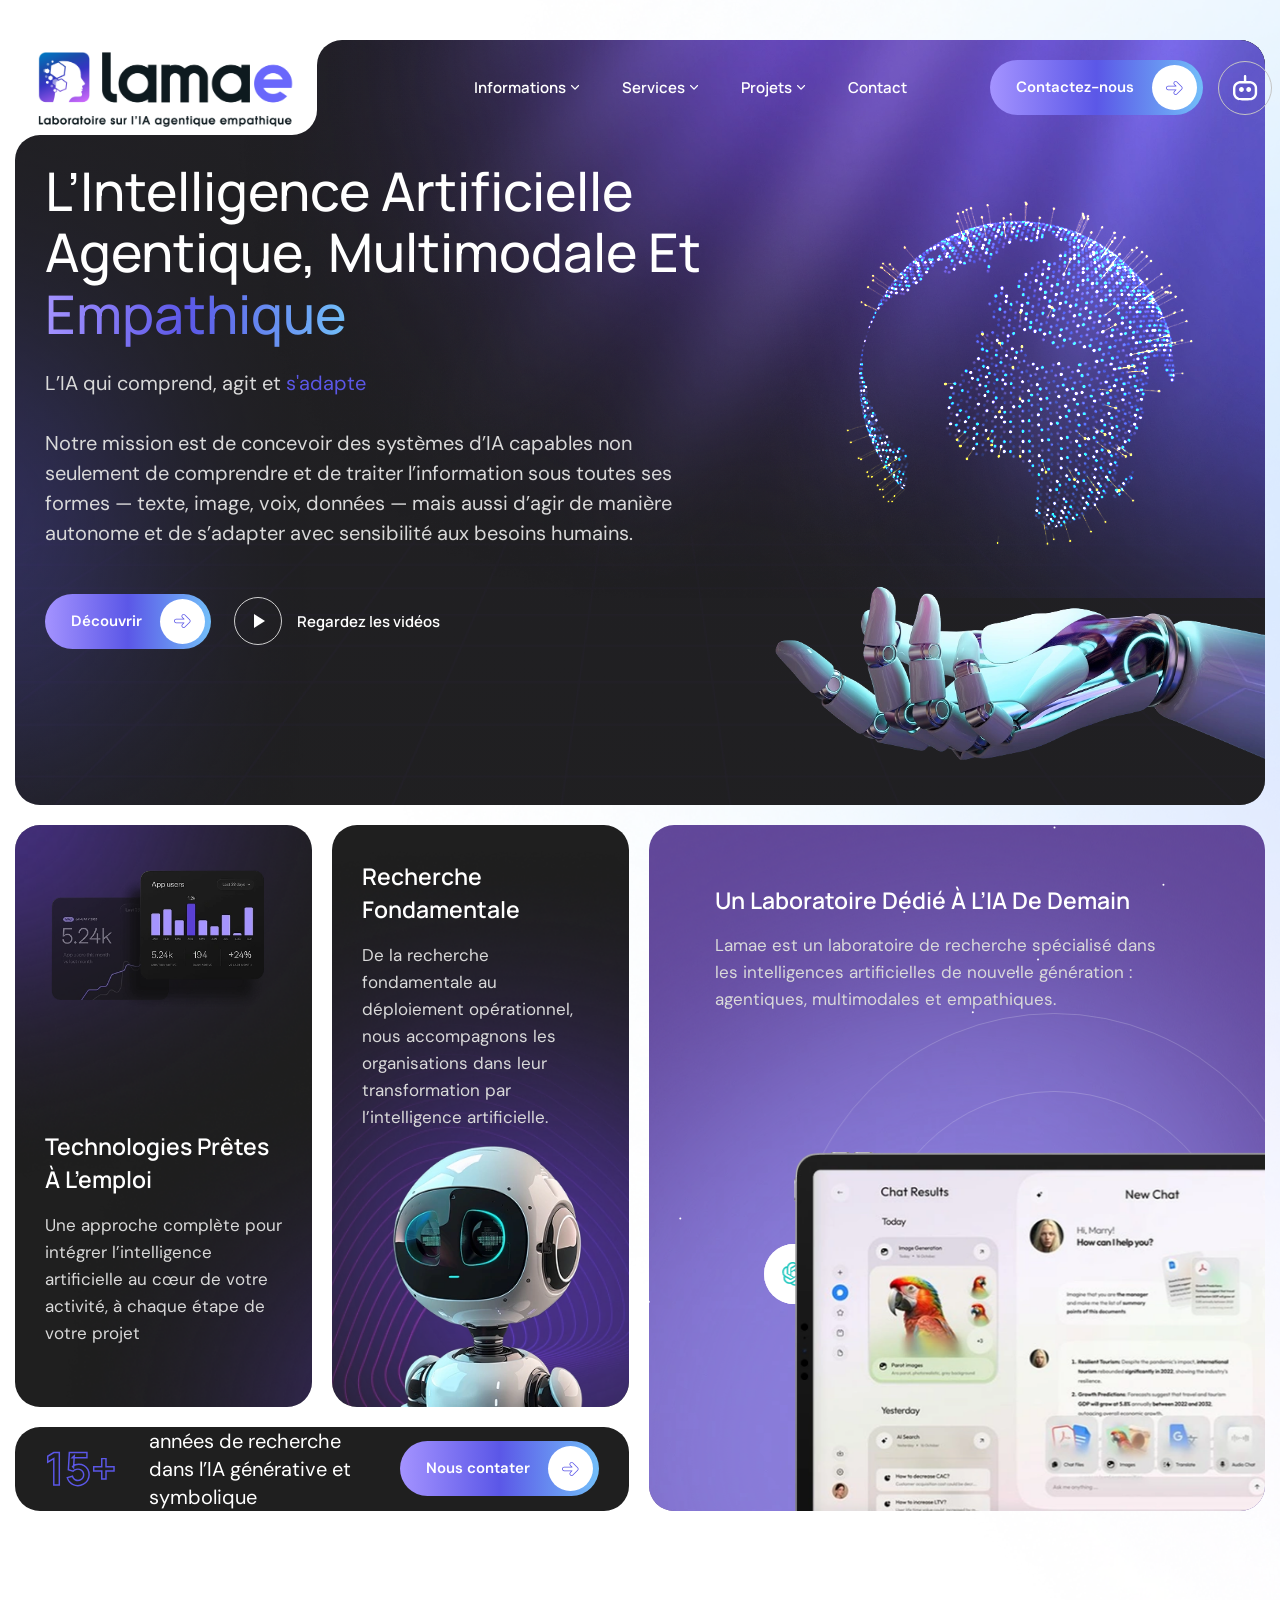
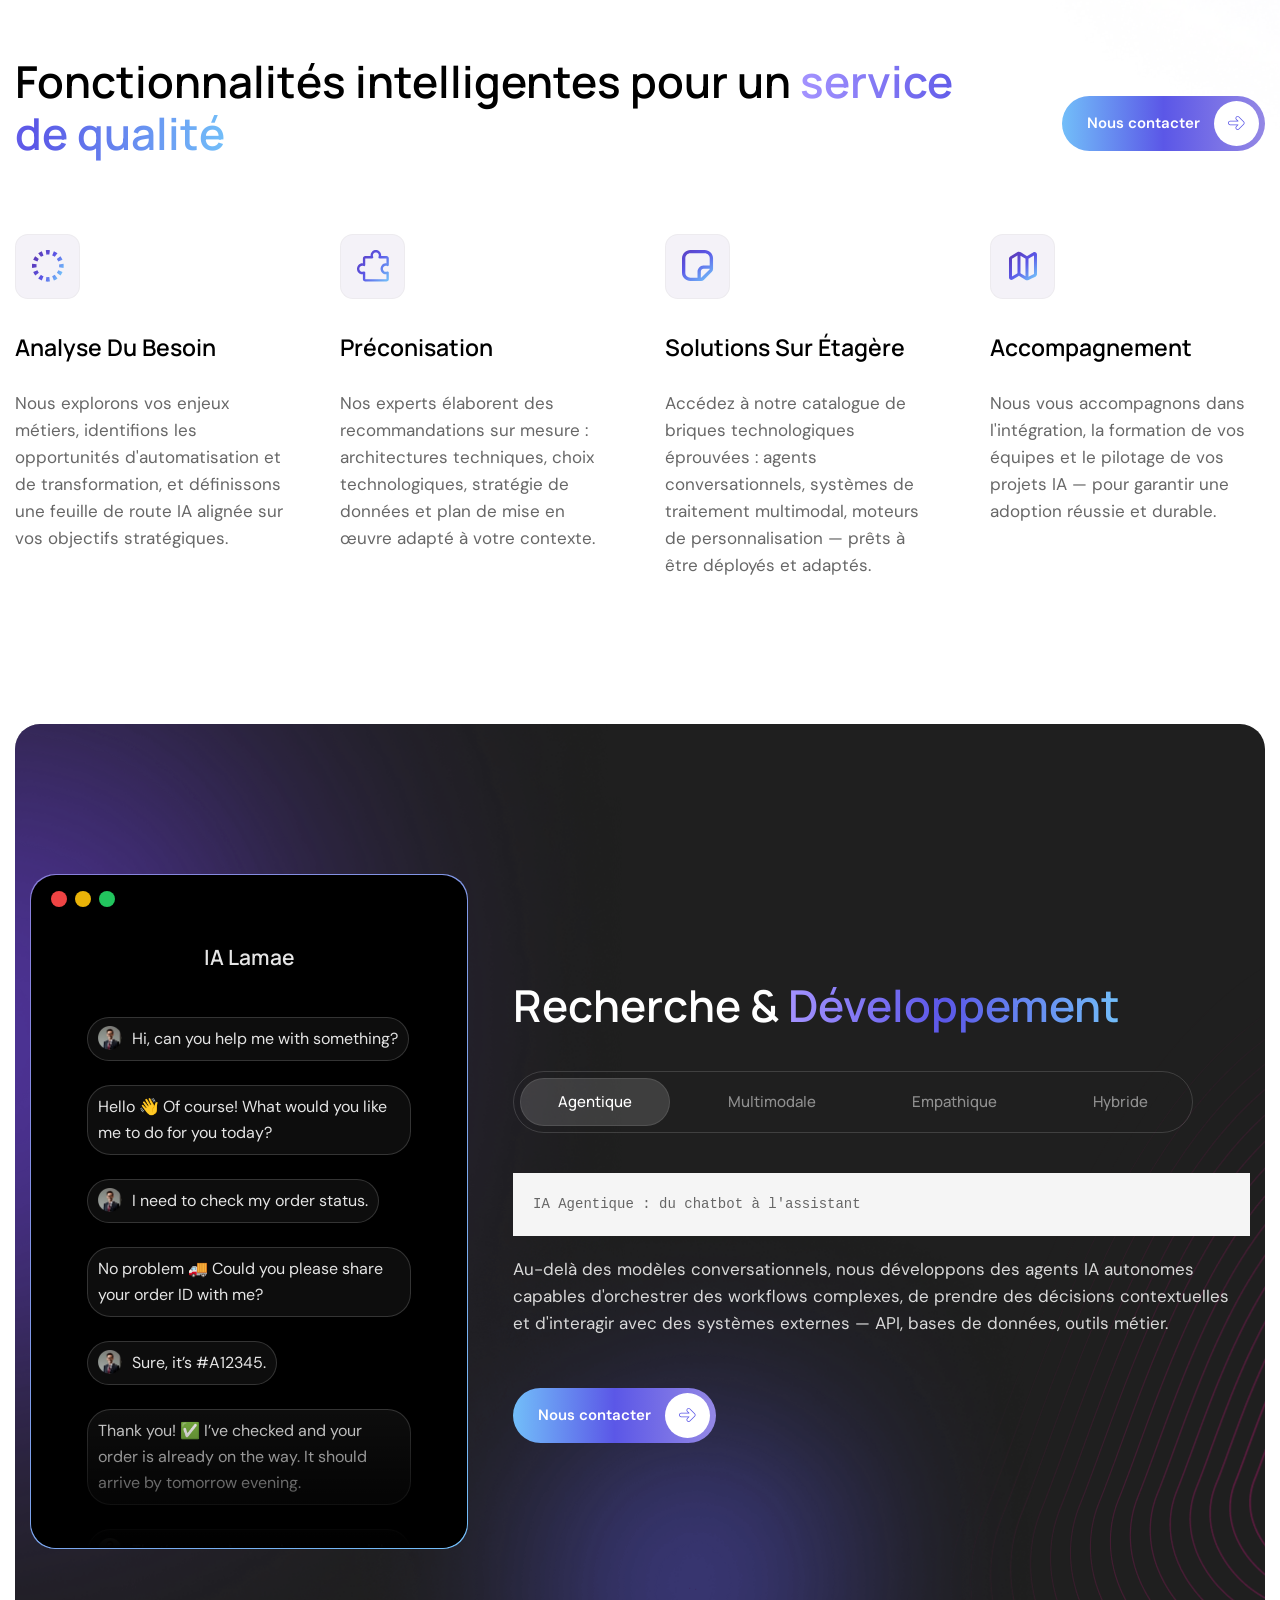
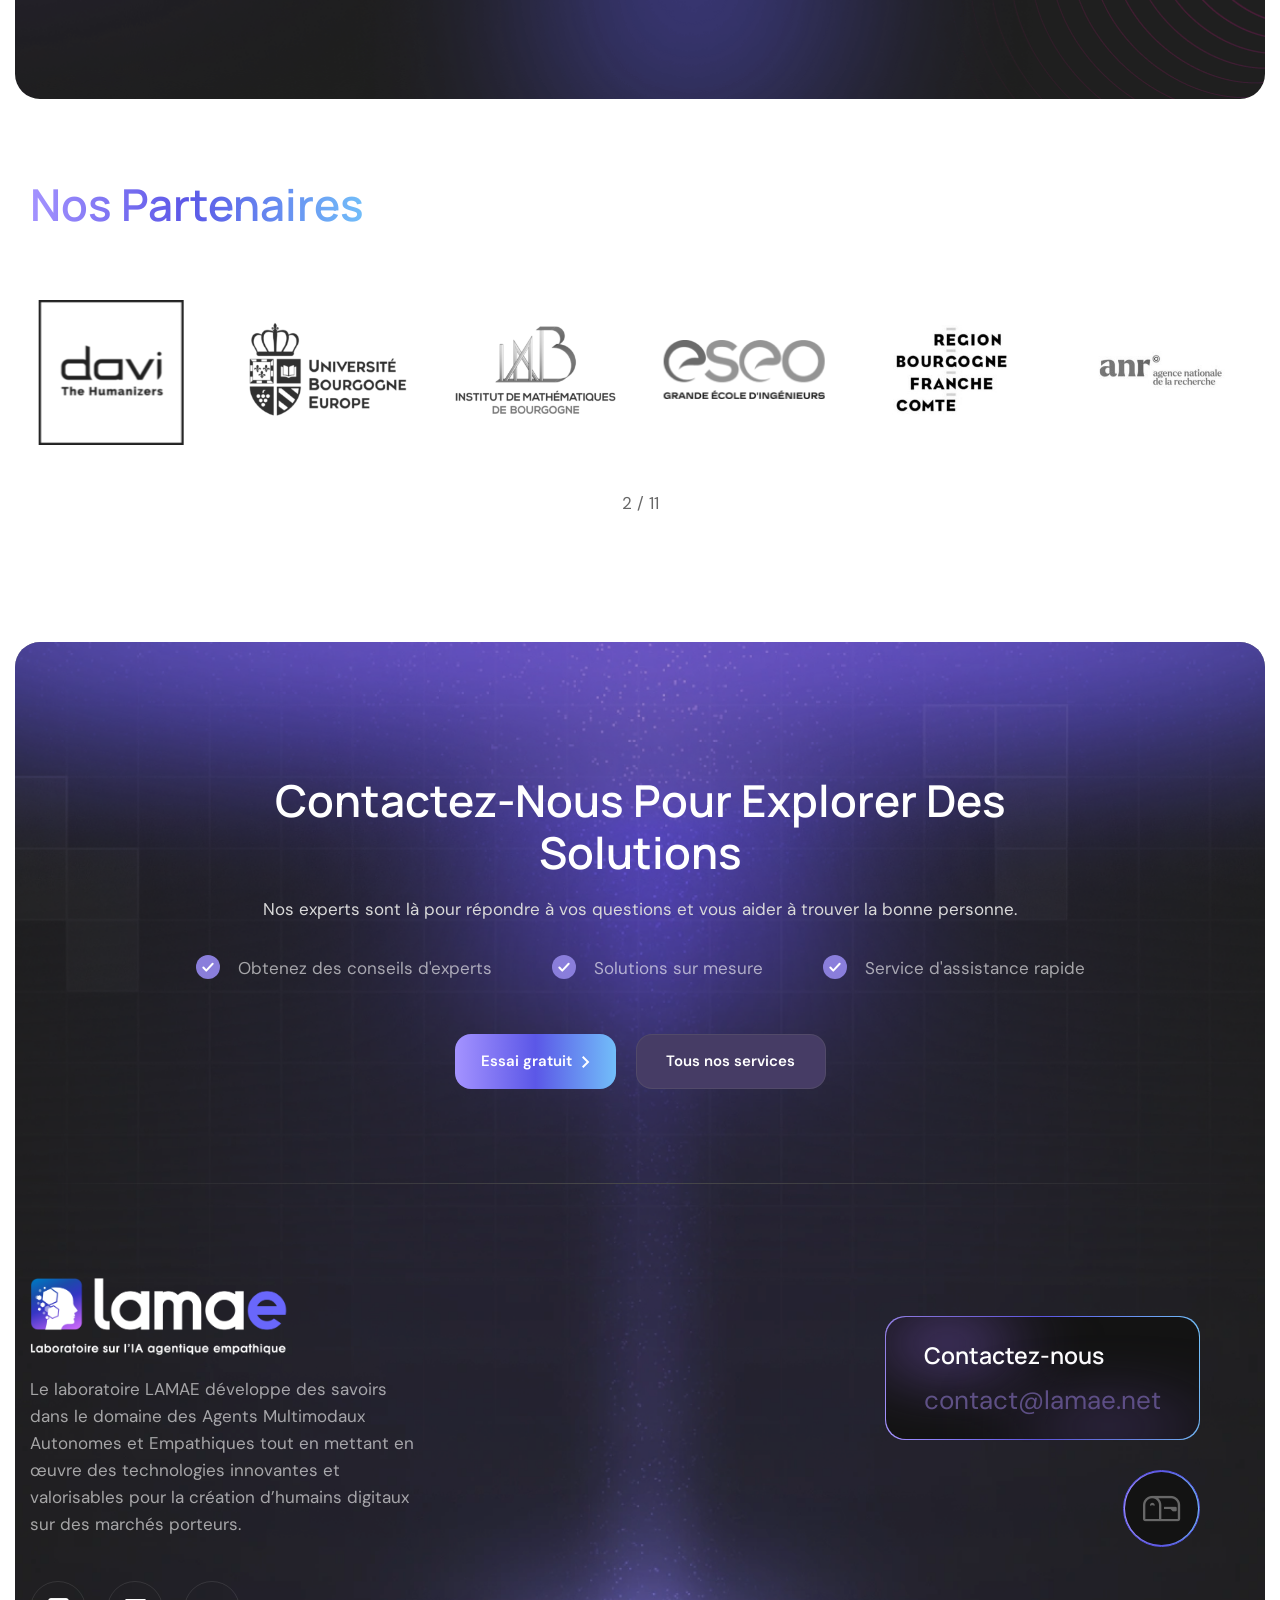
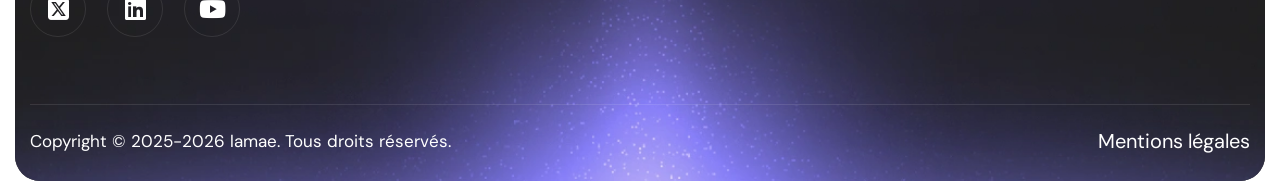
==== index.html @ 14d3033d "Site statique LAMAE (version initiale) Export statique du site WordPress (thème Auregon et Elementor" ====
<!DOCTYPE html>
<html lang="fr-FR">
<head>
    <meta charset="UTF-8">
    <meta name="viewport" content="width=device-width, initial-scale=1">
    <link rel="profile" href="http://gmpg.org/xfn/11">
    <title>lamae &#8211; IA Agentique et Empathique</title>
<meta name="description" content="LAMAE, laboratoire commun ICB (CNRS, Université Bourgogne Europe) et DAVI : IA agentique, multimodale et empathique, de la recherche fondamentale au déploiement." />
<meta property="og:type" content="website" />
<meta property="og:site_name" content="lamae" />
<meta property="og:locale" content="fr_FR" />
<meta property="og:title" content="lamae &#8211; IA Agentique et Empathique" />
<meta property="og:description" content="LAMAE, laboratoire commun ICB (CNRS, Université Bourgogne Europe) et DAVI : IA agentique, multimodale et empathique, de la recherche fondamentale au déploiement." />
<meta property="og:url" content="https://lamae.net/" />
<meta property="og:image" content="https://lamae.net/wp-content/uploads/2026/02/logo-rectangle-noir-vs2-scaled.png" />
<meta name="twitter:card" content="summary_large_image" />
<meta name='robots' content='max-image-preview:large' />
<style id='wp-img-auto-sizes-contain-inline-css' type='text/css'>
img:is([sizes=auto i],[sizes^="auto," i]){contain-intrinsic-size:3000px 1500px}
/*# sourceURL=wp-img-auto-sizes-contain-inline-css */
</style>
<link rel='stylesheet' id='font-awesome-css' href='wp-content/plugins/elementor/assets/lib/font-awesome/css/all.min.css' type='text/css' media='all' />
<link rel='stylesheet' id='pxl-main-css-css' href='wp-content/plugins/bravis-addons/assets/css/main.css' type='text/css' media='all' />
<style id='classic-theme-styles-inline-css' type='text/css'>
/*! This file is auto-generated */
.wp-block-button__link{color:#fff;background-color:#32373c;border-radius:9999px;box-shadow:none;text-decoration:none;padding:calc(.667em + 2px) calc(1.333em + 2px);font-size:1.125em}.wp-block-file__button{background:#32373c;color:#fff;text-decoration:none}
/*# sourceURL=/wp-includes/css/classic-themes.min.css */
</style>
<style id='global-styles-inline-css' type='text/css'>
:root{--wp--preset--aspect-ratio--square: 1;--wp--preset--aspect-ratio--4-3: 4/3;--wp--preset--aspect-ratio--3-4: 3/4;--wp--preset--aspect-ratio--3-2: 3/2;--wp--preset--aspect-ratio--2-3: 2/3;--wp--preset--aspect-ratio--16-9: 16/9;--wp--preset--aspect-ratio--9-16: 9/16;--wp--preset--color--black: #000000;--wp--preset--color--cyan-bluish-gray: #abb8c3;--wp--preset--color--white: #ffffff;--wp--preset--color--pale-pink: #f78da7;--wp--preset--color--vivid-red: #cf2e2e;--wp--preset--color--luminous-vivid-orange: #ff6900;--wp--preset--color--luminous-vivid-amber: #fcb900;--wp--preset--color--light-green-cyan: #7bdcb5;--wp--preset--color--vivid-green-cyan: #00d084;--wp--preset--color--pale-cyan-blue: #8ed1fc;--wp--preset--color--vivid-cyan-blue: #0693e3;--wp--preset--color--vivid-purple: #9b51e0;--wp--preset--gradient--vivid-cyan-blue-to-vivid-purple: linear-gradient(135deg,rgb(6,147,227) 0%,rgb(155,81,224) 100%);--wp--preset--gradient--light-green-cyan-to-vivid-green-cyan: linear-gradient(135deg,rgb(122,220,180) 0%,rgb(0,208,130) 100%);--wp--preset--gradient--luminous-vivid-amber-to-luminous-vivid-orange: linear-gradient(135deg,rgb(252,185,0) 0%,rgb(255,105,0) 100%);--wp--preset--gradient--luminous-vivid-orange-to-vivid-red: linear-gradient(135deg,rgb(255,105,0) 0%,rgb(207,46,46) 100%);--wp--preset--gradient--very-light-gray-to-cyan-bluish-gray: linear-gradient(135deg,rgb(238,238,238) 0%,rgb(169,184,195) 100%);--wp--preset--gradient--cool-to-warm-spectrum: linear-gradient(135deg,rgb(74,234,220) 0%,rgb(151,120,209) 20%,rgb(207,42,186) 40%,rgb(238,44,130) 60%,rgb(251,105,98) 80%,rgb(254,248,76) 100%);--wp--preset--gradient--blush-light-purple: linear-gradient(135deg,rgb(255,206,236) 0%,rgb(152,150,240) 100%);--wp--preset--gradient--blush-bordeaux: linear-gradient(135deg,rgb(254,205,165) 0%,rgb(254,45,45) 50%,rgb(107,0,62) 100%);--wp--preset--gradient--luminous-dusk: linear-gradient(135deg,rgb(255,203,112) 0%,rgb(199,81,192) 50%,rgb(65,88,208) 100%);--wp--preset--gradient--pale-ocean: linear-gradient(135deg,rgb(255,245,203) 0%,rgb(182,227,212) 50%,rgb(51,167,181) 100%);--wp--preset--gradient--electric-grass: linear-gradient(135deg,rgb(202,248,128) 0%,rgb(113,206,126) 100%);--wp--preset--gradient--midnight: linear-gradient(135deg,rgb(2,3,129) 0%,rgb(40,116,252) 100%);--wp--preset--font-size--small: 13px;--wp--preset--font-size--medium: 20px;--wp--preset--font-size--large: 36px;--wp--preset--font-size--x-large: 42px;--wp--preset--font-family--inter: "Inter", sans-serif;--wp--preset--font-family--cardo: Cardo;--wp--preset--spacing--20: 0.44rem;--wp--preset--spacing--30: 0.67rem;--wp--preset--spacing--40: 1rem;--wp--preset--spacing--50: 1.5rem;--wp--preset--spacing--60: 2.25rem;--wp--preset--spacing--70: 3.38rem;--wp--preset--spacing--80: 5.06rem;--wp--preset--shadow--natural: 6px 6px 9px rgba(0, 0, 0, 0.2);--wp--preset--shadow--deep: 12px 12px 50px rgba(0, 0, 0, 0.4);--wp--preset--shadow--sharp: 6px 6px 0px rgba(0, 0, 0, 0.2);--wp--preset--shadow--outlined: 6px 6px 0px -3px rgb(255, 255, 255), 6px 6px rgb(0, 0, 0);--wp--preset--shadow--crisp: 6px 6px 0px rgb(0, 0, 0);}:where(.is-layout-flex){gap: 0.5em;}:where(.is-layout-grid){gap: 0.5em;}body .is-layout-flex{display: flex;}.is-layout-flex{flex-wrap: wrap;align-items: center;}.is-layout-flex > :is(*, div){margin: 0;}body .is-layout-grid{display: grid;}.is-layout-grid > :is(*, div){margin: 0;}:where(.wp-block-columns.is-layout-flex){gap: 2em;}:where(.wp-block-columns.is-layout-grid){gap: 2em;}:where(.wp-block-post-template.is-layout-flex){gap: 1.25em;}:where(.wp-block-post-template.is-layout-grid){gap: 1.25em;}.has-black-color{color: var(--wp--preset--color--black) !important;}.has-cyan-bluish-gray-color{color: var(--wp--preset--color--cyan-bluish-gray) !important;}.has-white-color{color: var(--wp--preset--color--white) !important;}.has-pale-pink-color{color: var(--wp--preset--color--pale-pink) !important;}.has-vivid-red-color{color: var(--wp--preset--color--vivid-red) !important;}.has-luminous-vivid-orange-color{color: var(--wp--preset--color--luminous-vivid-orange) !important;}.has-luminous-vivid-amber-color{color: var(--wp--preset--color--luminous-vivid-amber) !important;}.has-light-green-cyan-color{color: var(--wp--preset--color--light-green-cyan) !important;}.has-vivid-green-cyan-color{color: var(--wp--preset--color--vivid-green-cyan) !important;}.has-pale-cyan-blue-color{color: var(--wp--preset--color--pale-cyan-blue) !important;}.has-vivid-cyan-blue-color{color: var(--wp--preset--color--vivid-cyan-blue) !important;}.has-vivid-purple-color{color: var(--wp--preset--color--vivid-purple) !important;}.has-black-background-color{background-color: var(--wp--preset--color--black) !important;}.has-cyan-bluish-gray-background-color{background-color: var(--wp--preset--color--cyan-bluish-gray) !important;}.has-white-background-color{background-color: var(--wp--preset--color--white) !important;}.has-pale-pink-background-color{background-color: var(--wp--preset--color--pale-pink) !important;}.has-vivid-red-background-color{background-color: var(--wp--preset--color--vivid-red) !important;}.has-luminous-vivid-orange-background-color{background-color: var(--wp--preset--color--luminous-vivid-orange) !important;}.has-luminous-vivid-amber-background-color{background-color: var(--wp--preset--color--luminous-vivid-amber) !important;}.has-light-green-cyan-background-color{background-color: var(--wp--preset--color--light-green-cyan) !important;}.has-vivid-green-cyan-background-color{background-color: var(--wp--preset--color--vivid-green-cyan) !important;}.has-pale-cyan-blue-background-color{background-color: var(--wp--preset--color--pale-cyan-blue) !important;}.has-vivid-cyan-blue-background-color{background-color: var(--wp--preset--color--vivid-cyan-blue) !important;}.has-vivid-purple-background-color{background-color: var(--wp--preset--color--vivid-purple) !important;}.has-black-border-color{border-color: var(--wp--preset--color--black) !important;}.has-cyan-bluish-gray-border-color{border-color: var(--wp--preset--color--cyan-bluish-gray) !important;}.has-white-border-color{border-color: var(--wp--preset--color--white) !important;}.has-pale-pink-border-color{border-color: var(--wp--preset--color--pale-pink) !important;}.has-vivid-red-border-color{border-color: var(--wp--preset--color--vivid-red) !important;}.has-luminous-vivid-orange-border-color{border-color: var(--wp--preset--color--luminous-vivid-orange) !important;}.has-luminous-vivid-amber-border-color{border-color: var(--wp--preset--color--luminous-vivid-amber) !important;}.has-light-green-cyan-border-color{border-color: var(--wp--preset--color--light-green-cyan) !important;}.has-vivid-green-cyan-border-color{border-color: var(--wp--preset--color--vivid-green-cyan) !important;}.has-pale-cyan-blue-border-color{border-color: var(--wp--preset--color--pale-cyan-blue) !important;}.has-vivid-cyan-blue-border-color{border-color: var(--wp--preset--color--vivid-cyan-blue) !important;}.has-vivid-purple-border-color{border-color: var(--wp--preset--color--vivid-purple) !important;}.has-vivid-cyan-blue-to-vivid-purple-gradient-background{background: var(--wp--preset--gradient--vivid-cyan-blue-to-vivid-purple) !important;}.has-light-green-cyan-to-vivid-green-cyan-gradient-background{background: var(--wp--preset--gradient--light-green-cyan-to-vivid-green-cyan) !important;}.has-luminous-vivid-amber-to-luminous-vivid-orange-gradient-background{background: var(--wp--preset--gradient--luminous-vivid-amber-to-luminous-vivid-orange) !important;}.has-luminous-vivid-orange-to-vivid-red-gradient-background{background: var(--wp--preset--gradient--luminous-vivid-orange-to-vivid-red) !important;}.has-very-light-gray-to-cyan-bluish-gray-gradient-background{background: var(--wp--preset--gradient--very-light-gray-to-cyan-bluish-gray) !important;}.has-cool-to-warm-spectrum-gradient-background{background: var(--wp--preset--gradient--cool-to-warm-spectrum) !important;}.has-blush-light-purple-gradient-background{background: var(--wp--preset--gradient--blush-light-purple) !important;}.has-blush-bordeaux-gradient-background{background: var(--wp--preset--gradient--blush-bordeaux) !important;}.has-luminous-dusk-gradient-background{background: var(--wp--preset--gradient--luminous-dusk) !important;}.has-pale-ocean-gradient-background{background: var(--wp--preset--gradient--pale-ocean) !important;}.has-electric-grass-gradient-background{background: var(--wp--preset--gradient--electric-grass) !important;}.has-midnight-gradient-background{background: var(--wp--preset--gradient--midnight) !important;}.has-small-font-size{font-size: var(--wp--preset--font-size--small) !important;}.has-medium-font-size{font-size: var(--wp--preset--font-size--medium) !important;}.has-large-font-size{font-size: var(--wp--preset--font-size--large) !important;}.has-x-large-font-size{font-size: var(--wp--preset--font-size--x-large) !important;}
:where(.wp-block-post-template.is-layout-flex){gap: 1.25em;}:where(.wp-block-post-template.is-layout-grid){gap: 1.25em;}
:where(.wp-block-term-template.is-layout-flex){gap: 1.25em;}:where(.wp-block-term-template.is-layout-grid){gap: 1.25em;}
:where(.wp-block-columns.is-layout-flex){gap: 2em;}:where(.wp-block-columns.is-layout-grid){gap: 2em;}
:root :where(.wp-block-pullquote){font-size: 1.5em;line-height: 1.6;}
/*# sourceURL=global-styles-inline-css */
</style>
<link rel='stylesheet' id='elementor-icons-css' href='wp-content/plugins/elementor/assets/lib/eicons/css/elementor-icons.min.css' type='text/css' media='all' />
<link rel='stylesheet' id='elementor-frontend-css' href='wp-content/uploads/elementor/css/custom-frontend.min.css' type='text/css' media='all' />
<style id='elementor-frontend-inline-css' type='text/css'>
.elementor-kit-8{--e-global-color-primary:#6EC1E4;--e-global-color-secondary:#54595F;--e-global-color-text:#7A7A7A;--e-global-color-accent:#61CE70;--e-global-typography-primary-font-family:"Roboto";--e-global-typography-primary-font-weight:600;--e-global-typography-secondary-font-family:"Roboto Slab";--e-global-typography-secondary-font-weight:400;--e-global-typography-text-font-family:"Roboto";--e-global-typography-text-font-weight:400;--e-global-typography-accent-font-family:"Roboto";--e-global-typography-accent-font-weight:500;}.elementor-section.elementor-section-boxed > .elementor-container{max-width:1620px;}.e-con{--container-max-width:1620px;}.elementor-widget:not(:last-child){--kit-widget-spacing:0px;}.elementor-element{--widgets-spacing:0px 0px;--widgets-spacing-row:0px;--widgets-spacing-column:0px;}{}h1.entry-title{display:var(--page-title-display);}@media(max-width:1024px){.elementor-section.elementor-section-boxed > .elementor-container{max-width:1024px;}.e-con{--container-max-width:1024px;}}@media(max-width:767px){.elementor-section.elementor-section-boxed > .elementor-container{max-width:767px;}.e-con{--container-max-width:767px;}}
.elementor-4391 .elementor-element.elementor-element-c1e612b{--display:flex;--flex-direction:column;--container-widget-width:100%;--container-widget-height:initial;--container-widget-flex-grow:0;--container-widget-align-self:initial;--flex-wrap-mobile:wrap;--padding-top:40px;--padding-bottom:0px;--padding-left:15px;--padding-right:15px;}.elementor-4391 .elementor-element.elementor-element-8efb3a3{--display:flex;--flex-direction:row;--container-widget-width:initial;--container-widget-height:100%;--container-widget-flex-grow:1;--container-widget-align-self:stretch;--flex-wrap-mobile:wrap;--overflow:hidden;--overlay-opacity:0.5;--border-radius:0px 25px 25px 25px;--padding-top:120px;--padding-bottom:0px;--padding-left:15px;--padding-right:0px;}.elementor-4391 .elementor-element.elementor-element-8efb3a3:not(.elementor-motion-effects-element-type-background), .elementor-4391 .elementor-element.elementor-element-8efb3a3 > .elementor-motion-effects-container > .elementor-motion-effects-layer{background-color:#1F1F1F;background-image:url("wp-content/uploads/2025/12/h2-shape2.webp");background-position:bottom left;background-repeat:no-repeat;background-size:contain;}.elementor-4391 .elementor-element.elementor-element-8efb3a3::before, .elementor-4391 .elementor-element.elementor-element-8efb3a3 > .elementor-background-video-container::before, .elementor-4391 .elementor-element.elementor-element-8efb3a3 > .e-con-inner > .elementor-background-video-container::before, .elementor-4391 .elementor-element.elementor-element-8efb3a3 > .elementor-background-slideshow::before, .elementor-4391 .elementor-element.elementor-element-8efb3a3 > .e-con-inner > .elementor-background-slideshow::before, .elementor-4391 .elementor-element.elementor-element-8efb3a3 > .elementor-motion-effects-container > .elementor-motion-effects-layer::before{background-image:url("wp-content/uploads/2025/12/h2-shape3.webp");--background-overlay:'';background-position:bottom center;background-repeat:no-repeat;background-size:contain;}.elementor-4391 .elementor-element.elementor-element-3c7f011{--display:flex;--position:absolute;--min-height:100%;--padding-top:0px;--padding-bottom:0px;--padding-left:0px;--padding-right:0px;top:0px;}.elementor-4391 .elementor-element.elementor-element-3c7f011:not(.elementor-motion-effects-element-type-background), .elementor-4391 .elementor-element.elementor-element-3c7f011 > .elementor-motion-effects-container > .elementor-motion-effects-layer{background-color:transparent;background-image:linear-gradient(18deg, #2120254D 0%, #212025 100%);}body:not(.rtl) .elementor-4391 .elementor-element.elementor-element-3c7f011{left:0px;}body.rtl .elementor-4391 .elementor-element.elementor-element-3c7f011{right:0px;}.elementor-4391 .elementor-element.elementor-element-e5d6609 .pxl-image-single img{width:auto;}.elementor-4391 .elementor-element.elementor-element-4e41af8{--display:flex;--justify-content:flex-end;--padding-top:0px;--padding-bottom:156px;--padding-left:0px;--padding-right:0px;--z-index:1;}.elementor-4391 .elementor-element.elementor-element-2a22c82 .pxl-heading .pxl-item--title{color:#FFFFFF;-webkit-text-stroke-color:#FFFFFF;font-weight:500;line-height:1.15;margin-bottom:24px;}.elementor-4391 .elementor-element.elementor-element-2a22c82 .pxl-heading .pxl-item--title.style-outline .pxl-text-line-backdrop svg{stroke:#FFFFFF;}.elementor-4391 .elementor-element.elementor-element-d3250b7 > .elementor-widget-container{margin:0px 0px 46px 0px;}.elementor-4391 .elementor-element.elementor-element-d3250b7 .pxl-text-editor .pxl-item--inner{max-width:660px;}.elementor-4391 .elementor-element.elementor-element-d3250b7 .pxl-text-editor , .elementor-4391 .elementor-element.elementor-element-d3250b7 .pxl-text-editor p{color:#D9D9D9;font-size:20px;font-weight:400;line-height:30px;}.elementor-4391 .elementor-element.elementor-element-db87e08{--display:flex;--flex-direction:row;--container-widget-width:calc( ( 1 - var( --container-widget-flex-grow ) ) * 100% );--container-widget-height:100%;--container-widget-flex-grow:1;--container-widget-align-self:stretch;--flex-wrap-mobile:wrap;--align-items:center;--gap:23px 23px;--row-gap:23px;--column-gap:23px;--padding-top:0px;--padding-bottom:0px;--padding-left:0px;--padding-right:0px;}.elementor-4391 .elementor-element.elementor-element-4ae4b01 .pxl-button .btn{padding:0px 69px 0px 26px;}.elementor-4391 .elementor-element.elementor-element-551b17d .pxl-video-player .pxl-btn-video{height:48px;width:48px;}.elementor-4391 .elementor-element.elementor-element-551b17d .pxl-video-player i{font-size:24px;}.elementor-4391 .elementor-element.elementor-element-551b17d .pxl-video-player svg{width:24px;height:24px;}.elementor-4391 .elementor-element.elementor-element-551b17d .pxl-video-player .label-text{font-family:"Manrope", Sans-serif;font-size:15px;font-weight:600;color:#FFFFFF;}.elementor-4391 .elementor-element.elementor-element-19a599b{--display:flex;--padding-top:0px;--padding-bottom:29px;--padding-left:0px;--padding-right:0px;}.elementor-4391 .elementor-element.elementor-element-b8f2804 > .elementor-widget-container{margin:0px 0px -24px 0px;}.elementor-4391 .elementor-element.elementor-element-b8f2804 .pxl-image-single{text-align:center;}.elementor-4391 .elementor-element.elementor-element-b8f2804 .pxl-image-single img{max-height:440px;width:auto;}.elementor-4391 .elementor-element.elementor-element-ad12f23 .pxl-image-single{text-align:right;}.elementor-4391 .elementor-element.elementor-element-b1a2fed{--display:flex;--flex-direction:row;--container-widget-width:initial;--container-widget-height:100%;--container-widget-flex-grow:1;--container-widget-align-self:stretch;--flex-wrap-mobile:wrap;--gap:20px 20px;--row-gap:20px;--column-gap:20px;--padding-top:20px;--padding-bottom:0px;--padding-left:15px;--padding-right:15px;}.elementor-4391 .elementor-element.elementor-element-97fa00d{--display:flex;--flex-direction:row;--container-widget-width:initial;--container-widget-height:100%;--container-widget-flex-grow:1;--container-widget-align-self:stretch;--flex-wrap-mobile:wrap;--gap:20px 20px;--row-gap:20px;--column-gap:20px;--flex-wrap:wrap;--padding-top:0px;--padding-bottom:0px;--padding-left:0px;--padding-right:0px;}.elementor-4391 .elementor-element.elementor-element-44e1d44{--display:flex;--overlay-opacity:1;--border-radius:25px 25px 25px 25px;--padding-top:35px;--padding-bottom:63px;--padding-left:50px;--padding-right:50px;}.elementor-4391 .elementor-element.elementor-element-44e1d44:not(.elementor-motion-effects-element-type-background), .elementor-4391 .elementor-element.elementor-element-44e1d44 > .elementor-motion-effects-container > .elementor-motion-effects-layer{background-color:#1F1F1F;}.elementor-4391 .elementor-element.elementor-element-44e1d44::before, .elementor-4391 .elementor-element.elementor-element-44e1d44 > .elementor-background-video-container::before, .elementor-4391 .elementor-element.elementor-element-44e1d44 > .e-con-inner > .elementor-background-video-container::before, .elementor-4391 .elementor-element.elementor-element-44e1d44 > .elementor-background-slideshow::before, .elementor-4391 .elementor-element.elementor-element-44e1d44 > .e-con-inner > .elementor-background-slideshow::before, .elementor-4391 .elementor-element.elementor-element-44e1d44 > .elementor-motion-effects-container > .elementor-motion-effects-layer::before{background-image:url("wp-content/uploads/2025/11/single-service2.webp");--background-overlay:'';background-position:center center;background-repeat:no-repeat;background-size:cover;}.elementor-4391 .elementor-element.elementor-element-f9f3468 > .elementor-widget-container{margin:0px 0px 70px 0px;}.elementor-4391 .elementor-element.elementor-element-f9f3468.elementor-element{--flex-grow:1;--flex-shrink:0;}.elementor-4391 .elementor-element.elementor-element-f9f3468 .pxl-image-single{text-align:center;}.elementor-4391 .elementor-element.elementor-element-710f279 .pxl-heading .pxl-item--title{color:#FFFFFF;-webkit-text-stroke-color:#FFFFFF;margin-bottom:16px;}.elementor-4391 .elementor-element.elementor-element-710f279 .pxl-heading .pxl-item--title.style-outline .pxl-text-line-backdrop svg{stroke:#FFFFFF;}.elementor-4391 .elementor-element.elementor-element-b12ae87 .pxl-text-editor , .elementor-4391 .elementor-element.elementor-element-b12ae87 .pxl-text-editor p{color:#D9D9D9;font-size:17px;line-height:27px;}.elementor-4391 .elementor-element.elementor-element-975a68b{--display:flex;--overflow:hidden;--overlay-opacity:1;--border-radius:25px 25px 25px 25px;--padding-top:54px;--padding-bottom:0px;--padding-left:50px;--padding-right:0px;}.elementor-4391 .elementor-element.elementor-element-975a68b:not(.elementor-motion-effects-element-type-background), .elementor-4391 .elementor-element.elementor-element-975a68b > .elementor-motion-effects-container > .elementor-motion-effects-layer{background-color:#1F1F1F;}.elementor-4391 .elementor-element.elementor-element-975a68b::before, .elementor-4391 .elementor-element.elementor-element-975a68b > .elementor-background-video-container::before, .elementor-4391 .elementor-element.elementor-element-975a68b > .e-con-inner > .elementor-background-video-container::before, .elementor-4391 .elementor-element.elementor-element-975a68b > .elementor-background-slideshow::before, .elementor-4391 .elementor-element.elementor-element-975a68b > .e-con-inner > .elementor-background-slideshow::before, .elementor-4391 .elementor-element.elementor-element-975a68b > .elementor-motion-effects-container > .elementor-motion-effects-layer::before{background-image:url("wp-content/uploads/2025/12/h2-img2.webp");--background-overlay:'';background-position:bottom right;background-repeat:no-repeat;background-size:cover;}.elementor-4391 .elementor-element.elementor-element-ae9da87 > .elementor-widget-container{padding:0px 50px 0px 0px;}.elementor-4391 .elementor-element.elementor-element-ae9da87 .pxl-heading .pxl-item--title{color:#FFFFFF;-webkit-text-stroke-color:#FFFFFF;margin-bottom:16px;}.elementor-4391 .elementor-element.elementor-element-ae9da87 .pxl-heading .pxl-item--title.style-outline .pxl-text-line-backdrop svg{stroke:#FFFFFF;}.elementor-4391 .elementor-element.elementor-element-87c04b1 > .elementor-widget-container{padding:0px 50px 0px 0px;}.elementor-4391 .elementor-element.elementor-element-87c04b1.elementor-element{--flex-grow:1;--flex-shrink:0;}.elementor-4391 .elementor-element.elementor-element-87c04b1 .pxl-text-editor , .elementor-4391 .elementor-element.elementor-element-87c04b1 .pxl-text-editor p{color:#D9D9D9;font-size:17px;line-height:27px;}.elementor-4391 .elementor-element.elementor-element-75a56c6 > .elementor-widget-container{--e-transform-translateX:-40px;}.elementor-4391 .elementor-element.elementor-element-75a56c6 .pxl-image-single{text-align:right;}.elementor-4391 .elementor-element.elementor-element-75a56c6 .pxl-image-single img{width:auto;}.elementor-4391 .elementor-element.elementor-element-6686a6f{--display:flex;--flex-direction:row;--container-widget-width:calc( ( 1 - var( --container-widget-flex-grow ) ) * 100% );--container-widget-height:100%;--container-widget-flex-grow:1;--container-widget-align-self:stretch;--flex-wrap-mobile:wrap;--justify-content:center;--align-items:center;--gap:32px 32px;--row-gap:32px;--column-gap:32px;--border-radius:25px 25px 25px 25px;--padding-top:0px;--padding-bottom:0px;--padding-left:50px;--padding-right:50px;}.elementor-4391 .elementor-element.elementor-element-6686a6f:not(.elementor-motion-effects-element-type-background), .elementor-4391 .elementor-element.elementor-element-6686a6f > .elementor-motion-effects-container > .elementor-motion-effects-layer{background-color:#1F1F1F;}.elementor-4391 .elementor-element.elementor-element-a21d0ba.elementor-element{--flex-grow:1;--flex-shrink:0;}.elementor-4391 .elementor-element.elementor-element-a21d0ba .pxl-counter .pxl-counter--number .pxl-counter--value{font-size:81px;font-weight:700;}.elementor-4391 .elementor-element.elementor-element-a21d0ba .pxl-counter .pxl-counter--number{margin-top:0px;}.elementor-4391 .elementor-element.elementor-element-a21d0ba .pxl-counter .pxl-counter--number .pxl-counter--suffix{font-size:82px;}.elementor-4391 .elementor-element.elementor-element-3862d47 .pxl-text-editor .pxl-item--inner{max-width:360px;}.elementor-4391 .elementor-element.elementor-element-3862d47 .pxl-text-editor , .elementor-4391 .elementor-element.elementor-element-3862d47 .pxl-text-editor p{color:#FFFFFF;font-family:"DM Sans", Sans-serif;font-size:20px;font-weight:400;line-height:28px;}.elementor-4391 .elementor-element.elementor-element-b71687b.elementor-element{--flex-shrink:0;}.elementor-4391 .elementor-element.elementor-element-b71687b .pxl-button .btn{padding:0px 69px 0px 26px;}.elementor-4391 .elementor-element.elementor-element-8b3a8f5{--display:flex;--flex-direction:column;--container-widget-width:100%;--container-widget-height:initial;--container-widget-flex-grow:0;--container-widget-align-self:initial;--flex-wrap-mobile:wrap;--overflow:hidden;--overlay-opacity:1;--border-radius:25px 25px 25px 25px;--padding-top:59px;--padding-bottom:0px;--padding-left:66px;--padding-right:28px;}.elementor-4391 .elementor-element.elementor-element-eecc088 .pxl-heading .pxl-item--title{color:#FFFFFF;-webkit-text-stroke-color:#FFFFFF;margin-bottom:15px;}.elementor-4391 .elementor-element.elementor-element-eecc088 .pxl-heading .pxl-item--title.style-outline .pxl-text-line-backdrop svg{stroke:#FFFFFF;}.elementor-4391 .elementor-element.elementor-element-0380729 .pxl-text-editor .pxl-item--inner{max-width:460px;}.elementor-4391 .elementor-element.elementor-element-0380729 .pxl-text-editor , .elementor-4391 .elementor-element.elementor-element-0380729 .pxl-text-editor p{color:#D9D9D9;}.elementor-4391 .elementor-element.elementor-element-b7450e1{--display:flex;--justify-content:flex-start;--margin-top:0px;--margin-bottom:0px;--margin-left:0px;--margin-right:0px;--padding-top:8.5417vw;--padding-bottom:0vw;--padding-left:0vw;--padding-right:0vw;}.elementor-4391 .elementor-element.elementor-element-883113a .pxl-image-single{text-align:center;}.elementor-4391 .elementor-element.elementor-element-b7450e1.e-con{--e-con-transform-translateX:15%;--flex-grow:1;--flex-shrink:0;}.elementor-4391 .elementor-element.elementor-element-8b3a8f5:not(.elementor-motion-effects-element-type-background), .elementor-4391 .elementor-element.elementor-element-8b3a8f5 > .elementor-motion-effects-container > .elementor-motion-effects-layer{background-color:#62489A;}.elementor-4391 .elementor-element.elementor-element-8b3a8f5::before, .elementor-4391 .elementor-element.elementor-element-8b3a8f5 > .elementor-background-video-container::before, .elementor-4391 .elementor-element.elementor-element-8b3a8f5 > .e-con-inner > .elementor-background-video-container::before, .elementor-4391 .elementor-element.elementor-element-8b3a8f5 > .elementor-background-slideshow::before, .elementor-4391 .elementor-element.elementor-element-8b3a8f5 > .e-con-inner > .elementor-background-slideshow::before, .elementor-4391 .elementor-element.elementor-element-8b3a8f5 > .elementor-motion-effects-container > .elementor-motion-effects-layer::before{background-image:url("wp-content/uploads/2025/12/h2-img4.webp");--background-overlay:'';background-position:bottom right;background-repeat:no-repeat;}.elementor-4391 .elementor-element.elementor-element-85787aa{--display:flex;--flex-direction:column;--container-widget-width:100%;--container-widget-height:initial;--container-widget-flex-grow:0;--container-widget-align-self:initial;--flex-wrap-mobile:wrap;--padding-top:145px;--padding-bottom:145px;--padding-left:15px;--padding-right:15px;}.elementor-4391 .elementor-element.elementor-element-f293f70{--display:flex;--flex-direction:row;--container-widget-width:calc( ( 1 - var( --container-widget-flex-grow ) ) * 100% );--container-widget-height:100%;--container-widget-flex-grow:1;--container-widget-align-self:stretch;--flex-wrap-mobile:wrap;--justify-content:space-between;--align-items:flex-end;--padding-top:0px;--padding-bottom:0px;--padding-left:0px;--padding-right:0px;}.elementor-4391 .elementor-element.elementor-element-4efbac7 > .elementor-widget-container{margin:0px 0px -16px 0px;}.elementor-4391 .elementor-element.elementor-element-4efbac7 .pxl-heading .pxl-heading--inner{max-width:989px;}.elementor-4391 .elementor-element.elementor-element-4efbac7 .pxl-heading .pxl-item--title{text-transform:none;margin-bottom:0px;}.elementor-4391 .elementor-element.elementor-element-7eb6778.elementor-element{--flex-shrink:0;}.elementor-4391 .elementor-element.elementor-element-7eb6778 .pxl-button .btn-2-icons-linear{--gradient-color-from:#72BEF9;--gradient-color-center:#5B57E7;--gradient-color-to:#9488E5;}.elementor-4391 .elementor-element.elementor-element-7eb6778 .pxl-button .btn{padding:0px 65px 0px 25px;}.elementor-4391 .elementor-element.elementor-element-7eb6778 .pxl-button .btn.pxl-icon--right:not(.btn-svg) i, .elementor-4391 .elementor-element.elementor-element-7eb6778 .pxl-button .btn.pxl-icon--right:not(.btn-svg) svg{margin-left:0px;}.elementor-4391 .elementor-element.elementor-element-7eb6778 .pxl-button .btn-svg.pxl-icon--right:hover svg{margin-left:0px;}.elementor-4391 .elementor-element.elementor-element-12c6d64{--display:flex;--flex-direction:row;--container-widget-width:initial;--container-widget-height:100%;--container-widget-flex-grow:1;--container-widget-align-self:stretch;--flex-wrap-mobile:wrap;--justify-content:space-between;--padding-top:83px;--padding-bottom:0px;--padding-left:0px;--padding-right:0px;}.elementor-4391 .elementor-element.elementor-element-d781157{width:var( --container-widget-width, 22% );max-width:22%;--container-widget-width:22%;--container-widget-flex-grow:0;}.elementor-4391 .elementor-element.elementor-element-58d6fd3{width:var( --container-widget-width, 22% );max-width:22%;--container-widget-width:22%;--container-widget-flex-grow:0;}.elementor-4391 .elementor-element.elementor-element-8a21520{width:var( --container-widget-width, 22% );max-width:22%;--container-widget-width:22%;--container-widget-flex-grow:0;}.elementor-4391 .elementor-element.elementor-element-609bd76{width:var( --container-widget-width, 22% );max-width:22%;--container-widget-width:22%;--container-widget-flex-grow:0;}.elementor-4391 .elementor-element.elementor-element-253caea{--display:flex;--flex-direction:column;--container-widget-width:100%;--container-widget-height:initial;--container-widget-flex-grow:0;--container-widget-align-self:initial;--flex-wrap-mobile:wrap;--padding-top:0px;--padding-bottom:0px;--padding-left:15px;--padding-right:15px;--z-index:1;}.elementor-4391 .elementor-element.elementor-element-b385f3c{--display:flex;--flex-direction:row;--container-widget-width:initial;--container-widget-height:100%;--container-widget-flex-grow:1;--container-widget-align-self:stretch;--flex-wrap-mobile:wrap;--overlay-opacity:1;--border-radius:25px 25px 25px 25px;--padding-top:150px;--padding-bottom:150px;--padding-left:15px;--padding-right:15px;}.elementor-4391 .elementor-element.elementor-element-b385f3c:not(.elementor-motion-effects-element-type-background), .elementor-4391 .elementor-element.elementor-element-b385f3c > .elementor-motion-effects-container > .elementor-motion-effects-layer{background-color:#1F1F1F;}.elementor-4391 .elementor-element.elementor-element-b385f3c::before, .elementor-4391 .elementor-element.elementor-element-b385f3c > .elementor-background-video-container::before, .elementor-4391 .elementor-element.elementor-element-b385f3c > .e-con-inner > .elementor-background-video-container::before, .elementor-4391 .elementor-element.elementor-element-b385f3c > .elementor-background-slideshow::before, .elementor-4391 .elementor-element.elementor-element-b385f3c > .e-con-inner > .elementor-background-slideshow::before, .elementor-4391 .elementor-element.elementor-element-b385f3c > .elementor-motion-effects-container > .elementor-motion-effects-layer::before{background-image:url("wp-content/uploads/2025/12/h2-img5.webp");--background-overlay:'';background-position:center center;background-repeat:no-repeat;background-size:cover;}.elementor-4391 .elementor-element.elementor-element-f2d6a05{--display:flex;--min-height:673px;--overflow:hidden;--border-radius:25px 25px 25px 25px;--padding-top:1px;--padding-bottom:1px;--padding-left:1px;--padding-right:1px;}.elementor-4391 .elementor-element.elementor-element-f2d6a05:not(.elementor-motion-effects-element-type-background), .elementor-4391 .elementor-element.elementor-element-f2d6a05 > .elementor-motion-effects-container > .elementor-motion-effects-layer{background-color:transparent;background-image:linear-gradient(135deg, #8A7EDB 0%, #72BEF9 100%);}.elementor-4391 .elementor-element.elementor-element-f2d6a05.e-con{--flex-grow:0;--flex-shrink:0;}.elementor-4391 .elementor-element.elementor-element-35bb46c{--display:flex;--min-height:100%;--overflow:hidden;--border-radius:25px 25px 25px 25px;--padding-top:0px;--padding-bottom:0px;--padding-left:0px;--padding-right:0px;}.elementor-4391 .elementor-element.elementor-element-35bb46c:not(.elementor-motion-effects-element-type-background), .elementor-4391 .elementor-element.elementor-element-35bb46c > .elementor-motion-effects-container > .elementor-motion-effects-layer{background-color:#000000;}.elementor-4391 .elementor-element.elementor-element-fe36035{z-index:2;}.elementor-4391 .elementor-element.elementor-element-a5f828e{--display:flex;--position:absolute;--min-height:471px;top:50%;}.elementor-4391 .elementor-element.elementor-element-a5f828e.e-con{--e-con-transform-translateX:-50%;--e-con-transform-translateY:-50%;}body:not(.rtl) .elementor-4391 .elementor-element.elementor-element-a5f828e{left:50%;}body.rtl .elementor-4391 .elementor-element.elementor-element-a5f828e{right:50%;}.elementor-4391 .elementor-element.elementor-element-c2767ea{--display:flex;--position:absolute;--min-height:139px;--border-radius:25px 25px 25px 25px;--padding-top:0px;--padding-bottom:0px;--padding-left:0px;--padding-right:0px;bottom:0px;--z-index:3;}.elementor-4391 .elementor-element.elementor-element-c2767ea:not(.elementor-motion-effects-element-type-background), .elementor-4391 .elementor-element.elementor-element-c2767ea > .elementor-motion-effects-container > .elementor-motion-effects-layer{background-color:transparent;background-image:linear-gradient(180deg, #00000000 0%, #000000 100%);}body:not(.rtl) .elementor-4391 .elementor-element.elementor-element-c2767ea{left:0px;}body.rtl .elementor-4391 .elementor-element.elementor-element-c2767ea{right:0px;}.elementor-4391 .elementor-element.elementor-element-272bdcf{--display:flex;--justify-content:center;--padding-top:0px;--padding-bottom:0px;--padding-left:86px;--padding-right:0px;}.elementor-4391 .elementor-element.elementor-element-ac9e65d .pxl-heading .pxl-item--title{color:#FFFFFF;-webkit-text-stroke-color:#FFFFFF;margin-bottom:40px;}.elementor-4391 .elementor-element.elementor-element-ac9e65d .pxl-heading .pxl-item--title.style-outline .pxl-text-line-backdrop svg{stroke:#FFFFFF;}.elementor-4391 .elementor-element.elementor-element-ac9e65d .pxl-heading .pxl-item--subtitle .pxl-item--subtext{color:#FFFFFF;-webkit-text-fill-color:unset;}.elementor-4391 .elementor-element.elementor-element-75fafb2 .pxl-tabs .pxl-item--content{color:#D9D9D9;}.elementor-4391 .elementor-element.elementor-element-07d7003 > .elementor-widget-container{margin:36px 0px 0px 0px;}.elementor-4391 .elementor-element.elementor-element-07d7003.elementor-element{--flex-shrink:0;}.elementor-4391 .elementor-element.elementor-element-07d7003 .pxl-button .btn-2-icons-linear{--gradient-color-from:#72BEF9;--gradient-color-center:#5B57E7;--gradient-color-to:#9488E5;}.elementor-4391 .elementor-element.elementor-element-07d7003 .pxl-button .btn{padding:0px 65px 0px 25px;}.elementor-4391 .elementor-element.elementor-element-07d7003 .pxl-button .btn.pxl-icon--right:not(.btn-svg) i, .elementor-4391 .elementor-element.elementor-element-07d7003 .pxl-button .btn.pxl-icon--right:not(.btn-svg) svg{margin-left:0px;}.elementor-4391 .elementor-element.elementor-element-07d7003 .pxl-button .btn-svg.pxl-icon--right:hover svg{margin-left:0px;}.elementor-4391 .elementor-element.elementor-element-d48bed5{--display:flex;--flex-direction:column;--container-widget-width:100%;--container-widget-height:initial;--container-widget-flex-grow:0;--container-widget-align-self:initial;--flex-wrap-mobile:wrap;--margin-top:050px;--margin-bottom:050px;--margin-left:0px;--margin-right:0px;}.elementor-4391 .elementor-element.elementor-element-0e1db6d{--display:flex;--min-height:0px;--flex-direction:row;--container-widget-width:initial;--container-widget-height:100%;--container-widget-flex-grow:1;--container-widget-align-self:stretch;--flex-wrap-mobile:wrap;--gap:0px 0px;--row-gap:0px;--column-gap:0px;--flex-wrap:wrap;}.elementor-4391 .elementor-element.elementor-element-5d8d138{--display:flex;--flex-direction:column;--container-widget-width:100%;--container-widget-height:initial;--container-widget-flex-grow:0;--container-widget-align-self:initial;--flex-wrap-mobile:wrap;}.elementor-4391 .elementor-element.elementor-element-f831f81 > .elementor-widget-container{margin:0px 0px 50px 0px;}.elementor-4391 .elementor-element.elementor-element-f831f81.elementor-element{--align-self:flex-start;}.elementor-4391 .elementor-element.elementor-element-f831f81 .pxl-heading{text-align:left;}.elementor-4391 .elementor-element.elementor-element-f831f81 .pxl-heading .pxl-item--title{margin-bottom:0px;}.elementor-4391 .elementor-element.elementor-element-52d7c37{--display:flex;--flex-direction:column;--container-widget-width:100%;--container-widget-height:initial;--container-widget-flex-grow:0;--container-widget-align-self:initial;--flex-wrap-mobile:wrap;}.elementor-4391 .elementor-element.elementor-element-9005c02 .pxl-partner-carousel .pxl-item--inner .pxl-item--logo{text-align:center;width:100%;}.elementor-4391 .elementor-element.elementor-element-9005c02{width:auto;max-width:auto;position:relative;}.elementor-4391 .elementor-element.elementor-element-9005c02 > .elementor-widget-container{background-color:#FFFFFF;margin:0px 0px 0px 0px;padding:0px 0px 0px 0px;border-style:none;}.elementor-4391 .elementor-element.elementor-element-9005c02.elementor-element{--align-self:stretch;--flex-grow:0;--flex-shrink:0;}.elementor-4391 .elementor-element.elementor-element-9005c02 .pxl-partner-carousel img{filter:brightness( 100% ) contrast( 100% ) saturate( 0% ) blur( 0px ) hue-rotate( 0deg );}.elementor-4391 .elementor-element.elementor-element-9005c02 .pxl-partner-carousel .pxl-item--logo:hover img{filter:brightness( 100% ) contrast( 100% ) saturate( 100% ) blur( 0px ) hue-rotate( 0deg );}@media(max-width:1366px){.elementor-4391 .elementor-element.elementor-element-44e1d44{--padding-top:35px;--padding-bottom:60px;--padding-left:30px;--padding-right:30px;}.elementor-4391 .elementor-element.elementor-element-975a68b{--padding-top:35px;--padding-bottom:0px;--padding-left:30px;--padding-right:0px;}.elementor-4391 .elementor-element.elementor-element-6686a6f{--padding-top:0px;--padding-bottom:0px;--padding-left:30px;--padding-right:30px;}.elementor-4391 .elementor-element.elementor-element-a21d0ba .pxl-counter .pxl-counter--number .pxl-counter--value{font-size:45px;}.elementor-4391 .elementor-element.elementor-element-a21d0ba .pxl-counter .pxl-counter--number .pxl-counter--suffix{font-size:45px;}.elementor-4391 .elementor-element.elementor-element-b7450e1{--justify-content:flex-end;}.elementor-4391 .elementor-element.elementor-element-b7450e1.e-con{--flex-grow:1;--flex-shrink:0;}.elementor-4391 .elementor-element.elementor-element-f293f70{--gap:30px 30px;--row-gap:30px;--column-gap:30px;}.elementor-4391 .elementor-element.elementor-element-4efbac7 > .elementor-widget-container{margin:0px 0px -8px 0px;}.elementor-4391 .elementor-element.elementor-element-272bdcf{--padding-top:0px;--padding-bottom:0px;--padding-left:45px;--padding-right:0px;}.elementor-4391 .elementor-element.elementor-element-9005c02{width:var( --container-widget-width, 1229.654px );max-width:1229.654px;--container-widget-width:1229.654px;--container-widget-flex-grow:0;}}@media(min-width:768px){.elementor-4391 .elementor-element.elementor-element-c1e612b{--content-width:1840px;}.elementor-4391 .elementor-element.elementor-element-4e41af8{--width:60%;}.elementor-4391 .elementor-element.elementor-element-19a599b{--width:40%;}.elementor-4391 .elementor-element.elementor-element-b1a2fed{--content-width:1840px;}.elementor-4391 .elementor-element.elementor-element-97fa00d{--width:50%;}.elementor-4391 .elementor-element.elementor-element-44e1d44{--width:calc(50% - 10px);}.elementor-4391 .elementor-element.elementor-element-975a68b{--width:calc(50% - 10px);}.elementor-4391 .elementor-element.elementor-element-8b3a8f5{--width:50%;}.elementor-4391 .elementor-element.elementor-element-253caea{--content-width:1840px;}.elementor-4391 .elementor-element.elementor-element-f2d6a05{--width:35.902%;}.elementor-4391 .elementor-element.elementor-element-a5f828e{--width:471px;}.elementor-4391 .elementor-element.elementor-element-5d8d138{--width:50%;}.elementor-4391 .elementor-element.elementor-element-52d7c37{--width:100%;}}@media(max-width:1200px) and (min-width:768px){.elementor-4391 .elementor-element.elementor-element-97fa00d{--width:100%;}.elementor-4391 .elementor-element.elementor-element-8b3a8f5{--width:100%;}}@media(max-width:1200px){.elementor-4391 .elementor-element.elementor-element-c1e612b{--padding-top:15px;--padding-bottom:0px;--padding-left:15px;--padding-right:15px;}.elementor-4391 .elementor-element.elementor-element-8efb3a3{--border-radius:20px 20px 20px 20px;}.elementor-4391 .elementor-element.elementor-element-b1a2fed{--flex-wrap:wrap;}.elementor-4391 .elementor-element.elementor-element-44e1d44{--padding-top:30px;--padding-bottom:40px;--padding-left:30px;--padding-right:30px;}.elementor-4391 .elementor-element.elementor-element-975a68b{--flex-direction:column;--container-widget-width:calc( ( 1 - var( --container-widget-flex-grow ) ) * 100% );--container-widget-height:initial;--container-widget-flex-grow:0;--container-widget-align-self:initial;--flex-wrap-mobile:wrap;--align-items:center;--padding-top:30px;--padding-bottom:0px;--padding-left:30px;--padding-right:0px;}.elementor-4391 .elementor-element.elementor-element-87c04b1 > .elementor-widget-container{margin:0px 0px 0px 0px;}.elementor-4391 .elementor-element.elementor-element-87c04b1.elementor-element{--flex-grow:1;--flex-shrink:0;}.elementor-4391 .elementor-element.elementor-element-6686a6f{--padding-top:30px;--padding-bottom:30px;--padding-left:30px;--padding-right:30px;}.elementor-4391 .elementor-element.elementor-element-85787aa{--padding-top:100px;--padding-bottom:100px;--padding-left:15px;--padding-right:15px;}.elementor-4391 .elementor-element.elementor-element-b385f3c{--padding-top:100px;--padding-bottom:100px;--padding-left:15px;--padding-right:15px;}}@media(max-width:1024px){.elementor-4391 .elementor-element.elementor-element-d3250b7 > .elementor-widget-container{margin:0px 0px 35px 0px;}.elementor-4391 .elementor-element.elementor-element-d3250b7 .pxl-text-editor , .elementor-4391 .elementor-element.elementor-element-d3250b7 .pxl-text-editor p{font-size:17px;line-height:1.5;}.elementor-4391 .elementor-element.elementor-element-b8f2804 .pxl-image-single img{max-height:400px;}.elementor-4391 .elementor-element.elementor-element-44e1d44{--padding-top:30px;--padding-bottom:40px;--padding-left:15px;--padding-right:15px;}.elementor-4391 .elementor-element.elementor-element-975a68b{--padding-top:30px;--padding-bottom:0px;--padding-left:15px;--padding-right:15px;}.elementor-4391 .elementor-element.elementor-element-6686a6f{--padding-top:30px;--padding-bottom:30px;--padding-left:15px;--padding-right:15px;}.elementor-4391 .elementor-element.elementor-element-8b3a8f5{--padding-top:45px;--padding-bottom:0px;--padding-left:15px;--padding-right:15px;}.elementor-4391 .elementor-element.elementor-element-85787aa{--padding-top:80px;--padding-bottom:80px;--padding-left:15px;--padding-right:15px;}.elementor-4391 .elementor-element.elementor-element-12c6d64{--gap:45px 20px;--row-gap:45px;--column-gap:20px;--flex-wrap:wrap;--padding-top:60px;--padding-bottom:0px;--padding-left:0px;--padding-right:0px;}.elementor-4391 .elementor-element.elementor-element-d781157{--container-widget-width:calc(50% - 10px);--container-widget-flex-grow:0;width:var( --container-widget-width, calc(50% - 10px) );max-width:calc(50% - 10px);}.elementor-4391 .elementor-element.elementor-element-58d6fd3{--container-widget-width:calc(50% - 10px);--container-widget-flex-grow:0;width:var( --container-widget-width, calc(50% - 10px) );max-width:calc(50% - 10px);}.elementor-4391 .elementor-element.elementor-element-8a21520{--container-widget-width:calc(50% - 10px);--container-widget-flex-grow:0;width:var( --container-widget-width, calc(50% - 10px) );max-width:calc(50% - 10px);}.elementor-4391 .elementor-element.elementor-element-609bd76{--container-widget-width:calc(50% - 10px);--container-widget-flex-grow:0;width:var( --container-widget-width, calc(50% - 10px) );max-width:calc(50% - 10px);}.elementor-4391 .elementor-element.elementor-element-272bdcf{--padding-top:0px;--padding-bottom:0px;--padding-left:30px;--padding-right:0px;}}@media(max-width:880px){.elementor-4391 .elementor-element.elementor-element-b8f2804 .pxl-image-single img{max-height:300px;}.elementor-4391 .elementor-element.elementor-element-b385f3c{--flex-direction:column;--container-widget-width:100%;--container-widget-height:initial;--container-widget-flex-grow:0;--container-widget-align-self:initial;--flex-wrap-mobile:wrap;--padding-top:80px;--padding-bottom:80px;--padding-left:15px;--padding-right:15px;}.elementor-4391 .elementor-element.elementor-element-272bdcf{--padding-top:65px;--padding-bottom:0px;--padding-left:0px;--padding-right:0px;}}@media(max-width:767px){.elementor-4391 .elementor-element.elementor-element-8efb3a3{--padding-top:80px;--padding-bottom:0px;--padding-left:0px;--padding-right:0px;}.elementor-4391 .elementor-element.elementor-element-e5d6609 .pxl-image-single img{width:auto;}.elementor-4391 .elementor-element.elementor-element-4e41af8{--padding-top:0px;--padding-bottom:45px;--padding-left:15px;--padding-right:15px;}.elementor-4391 .elementor-element.elementor-element-2a22c82 .pxl-heading .pxl-item--title{font-size:30px;}.elementor-4391 .elementor-element.elementor-element-b8f2804 .pxl-image-single img{max-height:250px;}.elementor-4391 .elementor-element.elementor-element-ad12f23 .pxl-image-single img{max-height:200px;width:auto;}.elementor-4391 .elementor-element.elementor-element-44e1d44{--padding-top:35px;--padding-bottom:45px;--padding-left:15px;--padding-right:15px;}.elementor-4391 .elementor-element.elementor-element-f9f3468 > .elementor-widget-container{margin:0px 0px 35px 0px;}.elementor-4391 .elementor-element.elementor-element-710f279 .pxl-heading .pxl-item--title{font-size:17px;}.elementor-4391 .elementor-element.elementor-element-b12ae87 .pxl-text-editor , .elementor-4391 .elementor-element.elementor-element-b12ae87 .pxl-text-editor p{font-size:15px;line-height:25px;}.elementor-4391 .elementor-element.elementor-element-975a68b{--align-items:stretch;--container-widget-width:calc( ( 1 - var( --container-widget-flex-grow ) ) * 100% );--padding-top:45px;--padding-bottom:0px;--padding-left:15px;--padding-right:15px;}.elementor-4391 .elementor-element.elementor-element-ae9da87 .pxl-heading .pxl-item--title{font-size:17px;}.elementor-4391 .elementor-element.elementor-element-87c04b1 .pxl-text-editor , .elementor-4391 .elementor-element.elementor-element-87c04b1 .pxl-text-editor p{font-size:15px;line-height:25px;}.elementor-4391 .elementor-element.elementor-element-75a56c6 .pxl-image-single img{max-height:200px;}.elementor-4391 .elementor-element.elementor-element-6686a6f{--flex-direction:column;--container-widget-width:calc( ( 1 - var( --container-widget-flex-grow ) ) * 100% );--container-widget-height:initial;--container-widget-flex-grow:0;--container-widget-align-self:initial;--flex-wrap-mobile:wrap;--justify-content:flex-start;--align-items:flex-start;--gap:30px 30px;--row-gap:30px;--column-gap:30px;--flex-wrap:wrap;--padding-top:45px;--padding-bottom:45px;--padding-left:15px;--padding-right:15px;}.elementor-4391 .elementor-element.elementor-element-a21d0ba.elementor-element{--flex-grow:0;--flex-shrink:0;}.elementor-4391 .elementor-element.elementor-element-3862d47 .pxl-text-editor , .elementor-4391 .elementor-element.elementor-element-3862d47 .pxl-text-editor p{font-size:17px;line-height:25px;}.elementor-4391 .elementor-element.elementor-element-b7450e1{--padding-top:40px;--padding-bottom:0px;--padding-left:0px;--padding-right:0px;}.elementor-4391 .elementor-element.elementor-element-85787aa{--padding-top:70px;--padding-bottom:70px;--padding-left:15px;--padding-right:15px;}.elementor-4391 .elementor-element.elementor-element-12c6d64{--gap:35px 35px;--row-gap:35px;--column-gap:35px;}.elementor-4391 .elementor-element.elementor-element-d781157{width:100%;max-width:100%;}.elementor-4391 .elementor-element.elementor-element-58d6fd3{width:100%;max-width:100%;}.elementor-4391 .elementor-element.elementor-element-8a21520{width:100%;max-width:100%;}.elementor-4391 .elementor-element.elementor-element-609bd76{width:100%;max-width:100%;}}
.elementor-4399 .elementor-element.elementor-element-dfe3433{--display:flex;--flex-direction:row;--container-widget-width:calc( ( 1 - var( --container-widget-flex-grow ) ) * 100% );--container-widget-height:100%;--container-widget-flex-grow:1;--container-widget-align-self:stretch;--flex-wrap-mobile:wrap;--justify-content:space-between;--align-items:stretch;--margin-top:40px;--margin-bottom:0px;--margin-left:0px;--margin-right:0px;--padding-top:0px;--padding-bottom:0px;--padding-left:15px;--padding-right:15px;}.elementor-4399 .elementor-element.elementor-element-dfe3433.e-con{--flex-grow:0;--flex-shrink:0;}.elementor-4399 .elementor-element.elementor-element-1245b89{--display:flex;--justify-content:center;--align-items:center;--container-widget-width:calc( ( 1 - var( --container-widget-flex-grow ) ) * 100% );--border-radius:0px 0px 25px 0px;--padding-top:0px;--padding-bottom:0px;--padding-left:0px;--padding-right:0px;}.elementor-4399 .elementor-element.elementor-element-1245b89:not(.elementor-motion-effects-element-type-background), .elementor-4399 .elementor-element.elementor-element-1245b89 > .elementor-motion-effects-container > .elementor-motion-effects-layer{background-color:#FFFFFF;}.elementor-4399 .elementor-element.elementor-element-1245b89.e-con{--flex-grow:0;--flex-shrink:0;}.elementor-4399 .elementor-element.elementor-element-d131f5f.elementor-element{--align-self:center;--order:99999 /* order end hack */;--flex-shrink:0;}.elementor-4399 .elementor-element.elementor-element-d131f5f .pxl-logo{text-align:center;}.elementor-4399 .elementor-element.elementor-element-d131f5f .pxl-logo img{max-height:80px;}.elementor-4399 .elementor-element.elementor-element-e63495d > .elementor-widget-container{padding:0px 0px 0px 74px;}.elementor-4399 .elementor-element.elementor-element-e63495d.elementor-element{--flex-grow:0;--flex-shrink:0;}.elementor-4399 .elementor-element.elementor-element-e63495d .pxl-nav-menu .pxl-menu-primary{text-align:left;}.elementor-4399 .elementor-element.elementor-element-e63495d .pxl-nav-menu .pxl-menu-primary > li{float:none;}.elementor-4399 .elementor-element.elementor-element-e63495d .pxl-nav-menu .pxl-menu-primary > li > a{color:#FFFFFF;font-family:"Manrope", Sans-serif;font-size:15px;font-weight:600;}.elementor-4399 .elementor-element.elementor-element-e63495d .pxl-nav-menu .pxl-menu-primary > li > a .bi-chevron-down{color:#FFFFFF;}.elementor-4399 .elementor-element.elementor-element-e63495d .pxl-nav-menu .pxl-menu-primary > li > a svg path{fill:#FFFFFF;}.elementor-4399 .elementor-element.elementor-element-e63495d .pxl-nav-menu.pxl-mega-boxed .pxl-megamenu > .sub-menu{max-width:1840px;}.elementor-4399 .elementor-element.elementor-element-e63495d .pxl-nav-menu li.pxl-megamenu, .elementor-4399 .elementor-element.elementor-element-e63495d .pxl-nav-menu .pxl-menu-primary li .sub-menu li > a, .elementor-4399 .elementor-element.elementor-element-e63495d .pxl-nav-menu .pxl-menu-primary li .sub-menu li > a > span{color:#6420A8;}.elementor-4399 .elementor-element.elementor-element-e63495d .pxl-nav-menu .pxl-menu-primary li .sub-menu li:hover > a,.elementor-4399 .elementor-element.elementor-element-e63495d .pxl-nav-menu .pxl-menu-primary li .sub-menu li:hover > a span, .elementor-4399 .elementor-element.elementor-element-e63495d .pxl-nav-menu .pxl-menu-primary li .sub-menu li.current_page_item > a,.elementor-4399 .elementor-element.elementor-element-e63495d .pxl-nav-menu .pxl-menu-primary li .sub-menu li.current_page_item > a span, .elementor-4399 .elementor-element.elementor-element-e63495d .pxl-nav-menu .pxl-menu-primary li .sub-menu li.current-menu-item > a, .elementor-4399 .elementor-element.elementor-element-e63495d .pxl-nav-menu .pxl-menu-primary li .sub-menu li.current_page_ancestor > a, .elementor-4399 .elementor-element.elementor-element-e63495d .pxl-nav-menu .pxl-menu-primary li .sub-menu li.current-menu-ancestor > a{color:#230CE0 !important;}.elementor-4399 .elementor-element.elementor-element-e63495d .pxl-nav-menu.sub-style-default .sub-menu > li .pxl-menu-item-text::before{background-color:#230CE0 !important;}.elementor-4399 .elementor-element.elementor-element-e63495d .pxl-menu-primary .sub-menu, .elementor-4399 .elementor-element.elementor-element-e63495d .pxl-menu-primary .children{border-radius:20px 20px 20px 20px;}.elementor-4399 .elementor-element.elementor-element-2726942{--display:flex;--flex-direction:row;--container-widget-width:calc( ( 1 - var( --container-widget-flex-grow ) ) * 100% );--container-widget-height:100%;--container-widget-flex-grow:1;--container-widget-align-self:stretch;--flex-wrap-mobile:wrap;--justify-content:flex-end;--align-items:center;--gap:32px 32px;--row-gap:32px;--column-gap:32px;--padding-top:0px;--padding-bottom:0px;--padding-left:0px;--padding-right:40px;}.elementor-4399 .elementor-element.elementor-element-2726942.e-con{--flex-grow:0;--flex-shrink:0;}.elementor-4399 .elementor-element.elementor-element-e589974.elementor-element{--flex-grow:0;--flex-shrink:0;}.elementor-4399 .elementor-element.elementor-element-e589974 .pxl-button .btn{padding:0px 069px 0px 26px;}.elementor-4399 .elementor-element.elementor-element-c74e487 > .elementor-widget-container{padding:0px 020px 0px 0px;}:root{--page-title-display:none;}@media(max-width:1366px){.elementor-4399 .elementor-element.elementor-element-2726942{--gap:15px 15px;--row-gap:15px;--column-gap:15px;--padding-top:0px;--padding-bottom:0px;--padding-left:0px;--padding-right:0px;}}@media(min-width:768px){.elementor-4399 .elementor-element.elementor-element-dfe3433{--content-width:1840px;}.elementor-4399 .elementor-element.elementor-element-1245b89{--width:306.974px;}.elementor-4399 .elementor-element.elementor-element-2726942{--width:22%;}}@media(max-width:1366px) and (min-width:768px){.elementor-4399 .elementor-element.elementor-element-1245b89{--width:301.971px;}}@media(max-width:1200px) and (min-width:768px){.elementor-4399 .elementor-element.elementor-element-2726942{--width:294.9px;}}@media(max-width:1200px){.elementor-4399 .elementor-element.elementor-element-d131f5f .pxl-logo img{max-height:576px;}.elementor-4399 .elementor-element.elementor-element-e63495d{width:var( --container-widget-width, 528.106px );max-width:528.106px;--container-widget-width:528.106px;--container-widget-flex-grow:0;}.elementor-4399 .elementor-element.elementor-element-e589974{width:var( --container-widget-width, 191.948px );max-width:191.948px;--container-widget-width:191.948px;--container-widget-flex-grow:0;}}@media(max-width:767px){.elementor-4399 .elementor-element.elementor-element-d131f5f .pxl-logo img{max-height:62px;}}
.elementor-37 .elementor-element.elementor-element-5a89010{--display:flex;--flex-direction:column;--container-widget-width:100%;--container-widget-height:initial;--container-widget-flex-grow:0;--container-widget-align-self:initial;--flex-wrap-mobile:wrap;--padding-top:0px;--padding-bottom:0px;--padding-left:015px;--padding-right:015px;}.elementor-37 .elementor-element.elementor-element-5a89010.e-con{--align-self:center;--flex-grow:0;--flex-shrink:0;}.elementor-37 .elementor-element.elementor-element-0ccfa0c{--display:flex;--flex-direction:column;--container-widget-width:100%;--container-widget-height:initial;--container-widget-flex-grow:0;--container-widget-align-self:initial;--flex-wrap-mobile:wrap;--overlay-opacity:1;--border-radius:25px 25px 25px 25px;--padding-top:133px;--padding-bottom:0px;--padding-left:15px;--padding-right:15px;}.elementor-37 .elementor-element.elementor-element-0ccfa0c:not(.elementor-motion-effects-element-type-background), .elementor-37 .elementor-element.elementor-element-0ccfa0c > .elementor-motion-effects-container > .elementor-motion-effects-layer{background-color:#1F1F1F;}.elementor-37 .elementor-element.elementor-element-0ccfa0c::before, .elementor-37 .elementor-element.elementor-element-0ccfa0c > .elementor-background-video-container::before, .elementor-37 .elementor-element.elementor-element-0ccfa0c > .e-con-inner > .elementor-background-video-container::before, .elementor-37 .elementor-element.elementor-element-0ccfa0c > .elementor-background-slideshow::before, .elementor-37 .elementor-element.elementor-element-0ccfa0c > .e-con-inner > .elementor-background-slideshow::before, .elementor-37 .elementor-element.elementor-element-0ccfa0c > .elementor-motion-effects-container > .elementor-motion-effects-layer::before{background-image:url("wp-content/uploads/2025/11/bg-footer.webp");--background-overlay:'';background-position:center center;background-repeat:no-repeat;background-size:cover;}.elementor-37 .elementor-element.elementor-element-cb2f01e .pxl-heading{text-align:center;}.elementor-37 .elementor-element.elementor-element-cb2f01e .pxl-heading .pxl-heading--inner{max-width:850px;}.elementor-37 .elementor-element.elementor-element-cb2f01e .pxl-heading .pxl-item--title{color:#FFFFFF;-webkit-text-stroke-color:#FFFFFF;margin-bottom:18px;}.elementor-37 .elementor-element.elementor-element-cb2f01e .pxl-heading .pxl-item--title.style-outline .pxl-text-line-backdrop svg{stroke:#FFFFFF;}.elementor-37 .elementor-element.elementor-element-760ef16 > .elementor-widget-container{margin:0px 0px 32px 0px;}.elementor-37 .elementor-element.elementor-element-760ef16 .pxl-text-editor{text-align:center;}.elementor-37 .elementor-element.elementor-element-760ef16 .pxl-text-editor , .elementor-37 .elementor-element.elementor-element-760ef16 .pxl-text-editor p{color:#D9D9D9;}.elementor-37 .elementor-element.elementor-element-25917d3 > .elementor-widget-container{margin:0px 0px 47px 0px;}.elementor-37 .elementor-element.elementor-element-25917d3 .pxl-link{text-align:center;justify-content:center;}.elementor-37 .elementor-element.elementor-element-25917d3 .pxl-link.type-horizontal li{margin-left:30px;margin-right:30px;}.elementor-37 .elementor-element.elementor-element-25917d3 .pxl-link a i, .elementor-37 .elementor-element.elementor-element-25917d3 .pxl-link a svg{margin-right:18px;}.elementor-37 .elementor-element.elementor-element-96fe4f8{--display:flex;--flex-direction:row;--container-widget-width:initial;--container-widget-height:100%;--container-widget-flex-grow:1;--container-widget-align-self:stretch;--flex-wrap-mobile:wrap;--justify-content:center;--gap:20px 20px;--row-gap:20px;--column-gap:20px;--padding-top:0px;--padding-bottom:0px;--padding-left:0px;--padding-right:0px;}.elementor-37 .elementor-element.elementor-element-7978119 .pxl-button .btn{text-transform:none;}.elementor-37 .elementor-element.elementor-element-7978119 .pxl-button .btn.pxl-icon--right:not(.btn-svg) i, .elementor-37 .elementor-element.elementor-element-7978119 .pxl-button .btn.pxl-icon--right:not(.btn-svg) svg{margin-left:10px;}.elementor-37 .elementor-element.elementor-element-7978119 .pxl-button .btn-svg.pxl-icon--right:hover svg{margin-left:10px;}.elementor-37 .elementor-element.elementor-element-32488bb .btn:not(.btn-stroke).btn-outline::before{background-color:transparent;background-image:linear-gradient(180deg, #8A717100 0%, #F2295B00 100%);}.elementor-37 .elementor-element.elementor-element-32488bb .pxl-button .btn{color:#FFFFFF;background-color:#463C65;line-height:53px;border-style:solid !important;border-width:1px 1px 1px 1px !important;border-color:#74747440 !important;border-radius:16px 16px 16px 16px;padding:0px 29px 0px 29px;}.elementor-37 .elementor-element.elementor-element-32488bb .pxl-button .btn.pxl-icon--right:not(.btn-svg) i, .elementor-37 .elementor-element.elementor-element-32488bb .pxl-button .btn.pxl-icon--right:not(.btn-svg) svg{margin-left:10px;}.elementor-37 .elementor-element.elementor-element-32488bb .pxl-button .btn-svg.pxl-icon--right:hover svg{margin-left:10px;}.elementor-37 .elementor-element.elementor-element-1a6df81 > .elementor-widget-container{margin:94px 0px 90px 0px;}.elementor-37 .elementor-element.elementor-element-1a6df81{--divider-start-color:#49494900;--divider-center-color:#494949;}.elementor-37 .elementor-element.elementor-element-1a6df81 .pxl-el-divider.gradient{background:linear-gradient(90deg, var(--divider-start-color, #000) 0%, var(--divider-center-color, #000) 50%, #49494900 100%);}.elementor-37 .elementor-element.elementor-element-d1ce282{--display:flex;--flex-direction:row;--container-widget-width:initial;--container-widget-height:100%;--container-widget-flex-grow:1;--container-widget-align-self:stretch;--flex-wrap-mobile:wrap;--padding-top:0px;--padding-bottom:0px;--padding-left:0px;--padding-right:0px;}.elementor-37 .elementor-element.elementor-element-70f4fcd{--display:flex;--padding-top:0px;--padding-bottom:69px;--padding-left:0px;--padding-right:0px;}.elementor-37 .elementor-element.elementor-element-70f4fcd.e-con{--flex-grow:0;--flex-shrink:0;}.elementor-37 .elementor-element.elementor-element-4dd9b56 > .elementor-widget-container{margin:0px 0px 21px 0px;}.elementor-37 .elementor-element.elementor-element-4dd9b56 .pxl-logo img{max-height:81px;}.elementor-37 .elementor-element.elementor-element-5b110b0 > .elementor-widget-container{margin:0px 0px 36px 0px;}.elementor-37 .elementor-element.elementor-element-5b110b0 .pxl-text-editor .pxl-item--inner{max-width:400px;}.elementor-37 .elementor-element.elementor-element-5b110b0 .pxl-text-editor , .elementor-37 .elementor-element.elementor-element-5b110b0 .pxl-text-editor p{color:#FFFFFF99;}.elementor-37 .elementor-element.elementor-element-e515197{--display:flex;--flex-direction:row;--container-widget-width:initial;--container-widget-height:100%;--container-widget-flex-grow:1;--container-widget-align-self:stretch;--flex-wrap-mobile:wrap;--gap:57px 57px;--row-gap:57px;--column-gap:57px;--margin-top:42px;--margin-bottom:0px;--margin-left:0px;--margin-right:0px;--padding-top:0px;--padding-bottom:0px;--padding-left:0px;--padding-right:0px;}.elementor-37 .elementor-element.elementor-element-9fcf7e4{width:var( --container-widget-width, 100.633% );max-width:100.633%;--container-widget-width:100.633%;--container-widget-flex-grow:0;}.elementor-37 .elementor-element.elementor-element-9fcf7e4 > .elementor-widget-container{padding:0px 50px 0px 0px;}.elementor-37 .elementor-element.elementor-element-9fcf7e4.elementor-element{--order:-99999 /* order start hack */;--flex-grow:0;--flex-shrink:0;}.elementor-37 .elementor-element.elementor-element-9fcf7e4 .pxl-icon-box{max-width:690px;}.elementor-37 .elementor-element.elementor-element-9fcf7e4 .pxl-icon-box .pxl-item--title,.elementor-37 .elementor-element.elementor-element-9fcf7e4 .pxl-icon-box .pxl-item--title a{color:#FFFFFF;text-transform:none;}.elementor-37 .elementor-element.elementor-element-9fcf7e4 .pxl-icon-box .pxl-item--title{margin-bottom:13px !important;}.elementor-37 .elementor-element.elementor-element-9fcf7e4 .pxl-icon-box .pxl-item--description,.elementor-37 .elementor-element.elementor-element-9fcf7e4 .pxl-icon-box .pxl-item--desc{color:#8730DF;font-size:26px;}.elementor-37 .elementor-element.elementor-element-9fcf7e4 .pxl-icon-box .pxl-item--description a,.elementor-37 .elementor-element.elementor-element-9fcf7e4 .pxl-icon-box .pxl-item--desc a{color:#7967ACBA;}.elementor-37 .elementor-element.elementor-element-9fcf7e4 .pxl-icon-box .pxl-item--description a:hover,.elementor-37 .elementor-element.elementor-element-9fcf7e4 .pxl-icon-box .pxl-item--desc a:hover{color:#6E3BD1;}.elementor-37 .elementor-element.elementor-element-9fcf7e4 .pxl-icon-box .pxl-item--icon{width:77px;height:77px;}.elementor-37 .elementor-element.elementor-element-9fcf7e4 .pxl-icon-box .pxl-item--icon i{font-size:37px;}.elementor-37 .elementor-element.elementor-element-9fcf7e4 .pxl-icon-box .pxl-item--icon svg{height:37px;width:37px;}.elementor-37 .elementor-element.elementor-element-2043f76{--display:flex;--flex-direction:row;--container-widget-width:calc( ( 1 - var( --container-widget-flex-grow ) ) * 100% );--container-widget-height:100%;--container-widget-flex-grow:1;--container-widget-align-self:stretch;--flex-wrap-mobile:wrap;--justify-content:space-between;--align-items:center;border-style:solid;--border-style:solid;border-width:1px 0px 0px 0px;--border-top-width:1px;--border-right-width:0px;--border-bottom-width:0px;--border-left-width:0px;border-color:#FFFFFF1A;--border-color:#FFFFFF1A;--padding-top:22px;--padding-bottom:25px;--padding-left:0px;--padding-right:0px;}.elementor-37 .elementor-element.elementor-element-2043f76 .pxl-bd-glow.top::before, .elementor-37 .elementor-element.elementor-element-2043f76 .pxl-bd-glow.bottom::before{background:linear-gradient(to right, transparent 0%, transparent calc(var(--pxl-bd-gx) - var(--pxl-bd-spread)), #000000 var(--pxl-bd-gx), transparent calc(var(--pxl-bd-gx) + var(--pxl-bd-spread)), transparent 100%);}.elementor-37 .elementor-element.elementor-element-2043f76 .pxl-bd-glow.left::before, .elementor-37 .elementor-element.elementor-element-2043f76 .pxl-bd-glow.right::before{background:linear-gradient(to bottom, transparent 0%, transparent calc(var(--pxl-bd-gy) - var(--pxl-bd-spread)), #000000 var(--pxl-bd-gy), transparent calc(var(--pxl-bd-gy) + var(--pxl-bd-spread)), transparent 100%);}.elementor-37 .elementor-element.elementor-element-f494afe .pxl-text-editor , .elementor-37 .elementor-element.elementor-element-f494afe .pxl-text-editor p{color:#FFFFFF;}.elementor-37 .elementor-element.elementor-element-f494afe .pxl-text-editor a{color:#FFFFFF;}.elementor-37 .elementor-element.elementor-element-f494afe .pxl-text-editor a:hover{color:#5653CF;}.elementor-37 .elementor-element.elementor-element-f494afe .pxl-text-editor.underline a:hover{text-decoration:underline #5653CF !important;}.elementor-37 .elementor-element.elementor-element-69d1fd8 > .elementor-widget-container{margin:0px 0px 00px 0px;}.elementor-37 .elementor-element.elementor-element-69d1fd8 .pxl-text-editor{text-align:center;}.elementor-37 .elementor-element.elementor-element-69d1fd8 .pxl-text-editor .pxl-item--inner{max-width:924px;}.elementor-37 .elementor-element.elementor-element-69d1fd8 .pxl-text-editor , .elementor-37 .elementor-element.elementor-element-69d1fd8 .pxl-text-editor p{color:#D9D9D9;font-size:20px;font-weight:400;line-height:30px;}.elementor-37 .elementor-element.elementor-element-69d1fd8 .pxl-text-editor a{color:#FFFFFF;}@media(max-width:1366px){.elementor-37 .elementor-element.elementor-element-70f4fcd{--padding-top:0px;--padding-bottom:60px;--padding-left:0px;--padding-right:15px;}.elementor-37 .elementor-element.elementor-element-9fcf7e4{width:var( --container-widget-width, 427.628px );max-width:427.628px;--container-widget-width:427.628px;--container-widget-flex-grow:0;}}@media(max-width:1200px){.elementor-37 .elementor-element.elementor-element-0ccfa0c{--padding-top:100px;--padding-bottom:0px;--padding-left:15px;--padding-right:15px;}.elementor-37 .elementor-element.elementor-element-1a6df81 > .elementor-widget-container{margin:60px 0px 60px 0px;}.elementor-37 .elementor-element.elementor-element-d1ce282{--flex-wrap:wrap;}.elementor-37 .elementor-element.elementor-element-70f4fcd{--padding-top:0px;--padding-bottom:0px;--padding-left:0px;--padding-right:30px;}}@media(max-width:1024px){.elementor-37 .elementor-element.elementor-element-0ccfa0c{--padding-top:80px;--padding-bottom:0px;--padding-left:15px;--padding-right:15px;}.elementor-37 .elementor-element.elementor-element-25917d3 .pxl-link.type-horizontal li{margin-left:15px;margin-right:15px;}.elementor-37 .elementor-element.elementor-element-25917d3 .pxl-link li a{align-items:Center;}.elementor-37 .elementor-element.elementor-element-25917d3 .pxl-link a i, .elementor-37 .elementor-element.elementor-element-25917d3 .pxl-link a svg{margin-right:7px;}.elementor-37 .elementor-element.elementor-element-25917d3 .pxl-link a i{font-size:16px;}.elementor-37 .elementor-element.elementor-element-25917d3 .pxl-link a svg{height:16px;min-width:16px;}.elementor-37 .elementor-element.elementor-element-25917d3 .pxl-link.style-3 a:hover i{font-size:16px !important;}.elementor-37 .elementor-element.elementor-element-e515197{--margin-top:35px;--margin-bottom:0px;--margin-left:0px;--margin-right:0px;}.elementor-37 .elementor-element.elementor-element-69d1fd8 > .elementor-widget-container{margin:0px 0px 35px 0px;}.elementor-37 .elementor-element.elementor-element-69d1fd8 .pxl-text-editor , .elementor-37 .elementor-element.elementor-element-69d1fd8 .pxl-text-editor p{font-size:17px;line-height:1.5;}}@media(max-width:767px){.elementor-37 .elementor-element.elementor-element-0ccfa0c{--padding-top:70px;--padding-bottom:0px;--padding-left:015px;--padding-right:015px;}.elementor-37 .elementor-element.elementor-element-25917d3 .pxl-link{text-align:left;justify-content:left;}.elementor-37 .elementor-element.elementor-element-25917d3 .pxl-link.type-horizontal li{margin-left:0px;margin-right:15px;}.elementor-37 .elementor-element.elementor-element-25917d3 .pxl-link li a{align-items:Center;}.elementor-37 .elementor-element.elementor-element-25917d3 .pxl-link a i, .elementor-37 .elementor-element.elementor-element-25917d3 .pxl-link a svg{margin-right:14px;}.elementor-37 .elementor-element.elementor-element-32488bb .pxl-button .btn{line-height:45px;}.elementor-37 .elementor-element.elementor-element-1a6df81 > .elementor-widget-container{margin:40px 0px 40px 0px;}.elementor-37 .elementor-element.elementor-element-e515197{--gap:15px 30px;--row-gap:15px;--column-gap:30px;--margin-top:25px;--margin-bottom:0px;--margin-left:0px;--margin-right:0px;}.elementor-37 .elementor-element.elementor-element-9fcf7e4 .pxl-icon-box .pxl-item--title,.elementor-37 .elementor-element.elementor-element-9fcf7e4 .pxl-icon-box .pxl-item--title a{font-size:17px;}.elementor-37 .elementor-element.elementor-element-9fcf7e4 .pxl-icon-box .pxl-item--title{margin-bottom:10px !important;}.elementor-37 .elementor-element.elementor-element-2043f76{--justify-content:center;--gap:30px 30px;--row-gap:30px;--column-gap:30px;}.elementor-37 .elementor-element.elementor-element-f494afe .pxl-text-editor{text-align:center;}}@media(min-width:768px){.elementor-37 .elementor-element.elementor-element-5a89010{--content-width:1840px;}.elementor-37 .elementor-element.elementor-element-70f4fcd{--width:65.146%;}}@media(max-width:1366px) and (min-width:768px){.elementor-37 .elementor-element.elementor-element-70f4fcd{--width:813.279px;}}@media(max-width:1200px) and (min-width:768px){.elementor-37 .elementor-element.elementor-element-70f4fcd{--width:40%;}}@media(max-width:1024px) and (min-width:768px){.elementor-37 .elementor-element.elementor-element-70f4fcd{--width:50%;}}
.elementor-110 .elementor-element.elementor-element-739fe6a{--display:flex;--flex-direction:column;--container-widget-width:100%;--container-widget-height:initial;--container-widget-flex-grow:0;--container-widget-align-self:initial;--flex-wrap-mobile:wrap;--padding-top:0px;--padding-bottom:0px;--padding-left:15px;--padding-right:15px;}.elementor-110 .elementor-element.elementor-element-eee3e0e{--display:flex;--overflow:hidden;--overlay-opacity:1;--border-radius:25px 25px 25px 25px;--padding-top:107px;--padding-bottom:135px;--padding-left:110px;--padding-right:15px;}.elementor-110 .elementor-element.elementor-element-eee3e0e:not(.elementor-motion-effects-element-type-background), .elementor-110 .elementor-element.elementor-element-eee3e0e > .elementor-motion-effects-container > .elementor-motion-effects-layer{background-color:#1C1C22;}.elementor-110 .elementor-element.elementor-element-eee3e0e::before, .elementor-110 .elementor-element.elementor-element-eee3e0e > .elementor-background-video-container::before, .elementor-110 .elementor-element.elementor-element-eee3e0e > .e-con-inner > .elementor-background-video-container::before, .elementor-110 .elementor-element.elementor-element-eee3e0e > .elementor-background-slideshow::before, .elementor-110 .elementor-element.elementor-element-eee3e0e > .e-con-inner > .elementor-background-slideshow::before, .elementor-110 .elementor-element.elementor-element-eee3e0e > .elementor-motion-effects-container > .elementor-motion-effects-layer::before{background-image:url("wp-content/uploads/2025/11/bg-pt.webp");--background-overlay:'';background-position:center center;background-repeat:no-repeat;background-size:cover;}.elementor-110 .elementor-element.elementor-element-ed0a794 .pxl-heading .pxl-item--title{color:#FFFFFF;-webkit-text-stroke-color:#FFFFFF;font-size:70px;line-height:1.31428;margin-bottom:11px;}.elementor-110 .elementor-element.elementor-element-ed0a794 .pxl-heading .pxl-item--title.style-outline .pxl-text-line-backdrop svg{stroke:#FFFFFF;}.elementor-110 .elementor-element.elementor-element-086dff0 .pxl-text-editor .pxl-item--inner{max-width:660px;}.elementor-110 .elementor-element.elementor-element-086dff0 .pxl-text-editor , .elementor-110 .elementor-element.elementor-element-086dff0 .pxl-text-editor p{color:#D9D9D9;font-family:"DM Sans", Sans-serif;font-size:20px;line-height:1.5;}body:not(.rtl) .elementor-110 .elementor-element.elementor-element-ab135c0{right:224px;}body.rtl .elementor-110 .elementor-element.elementor-element-ab135c0{left:224px;}.elementor-110 .elementor-element.elementor-element-ab135c0{bottom:0px;}@media(min-width:768px){.elementor-110 .elementor-element.elementor-element-739fe6a{--content-width:1840px;}}@media(max-width:1366px){.elementor-110 .elementor-element.elementor-element-eee3e0e{--padding-top:100px;--padding-bottom:115px;--padding-left:30px;--padding-right:30px;}body:not(.rtl) .elementor-110 .elementor-element.elementor-element-ab135c0{right:100px;}body.rtl .elementor-110 .elementor-element.elementor-element-ab135c0{left:100px;}}@media(max-width:1200px){.elementor-110 .elementor-element.elementor-element-ed0a794 .pxl-heading .pxl-item--title{font-size:46px;}.elementor-110 .elementor-element.elementor-element-086dff0 .pxl-text-editor , .elementor-110 .elementor-element.elementor-element-086dff0 .pxl-text-editor p{font-size:17px;}}@media(max-width:1024px){.elementor-110 .elementor-element.elementor-element-eee3e0e{--border-radius:20px 20px 20px 20px;}.elementor-110 .elementor-element.elementor-element-ed0a794 .pxl-heading .pxl-item--title{font-size:38px;}body:not(.rtl) .elementor-110 .elementor-element.elementor-element-ab135c0{right:30px;}body.rtl .elementor-110 .elementor-element.elementor-element-ab135c0{left:30px;}}@media(max-width:767px){.elementor-110 .elementor-element.elementor-element-eee3e0e{--border-radius:15px 15px 15px 15px;--padding-top:70px;--padding-bottom:70px;--padding-left:15px;--padding-right:15px;}.elementor-110 .elementor-element.elementor-element-ed0a794 .pxl-heading .pxl-item--title{font-size:34px;}.elementor-110 .elementor-element.elementor-element-086dff0 > .elementor-widget-container{margin:0px 0px 35px 0px;}.elementor-110 .elementor-element.elementor-element-086dff0 .pxl-text-editor , .elementor-110 .elementor-element.elementor-element-086dff0 .pxl-text-editor p{font-size:15px;}body:not(.rtl) .elementor-110 .elementor-element.elementor-element-ab135c0{right:0px;}body.rtl .elementor-110 .elementor-element.elementor-element-ab135c0{left:0px;}.elementor-110 .elementor-element.elementor-element-ab135c0{bottom:0px;}}
.elementor-945 .elementor-element.elementor-element-b80a597{--display:flex;--flex-direction:row;--container-widget-width:initial;--container-widget-height:100%;--container-widget-flex-grow:1;--container-widget-align-self:stretch;--flex-wrap-mobile:wrap;--gap:30px 30px;--row-gap:30px;--column-gap:30px;--padding-top:0px;--padding-bottom:0px;--padding-left:0px;--padding-right:0px;}.elementor-945 .elementor-element.elementor-element-752e14e{width:var( --container-widget-width, calc(50% - 15px) );max-width:calc(50% - 15px);--container-widget-width:calc(50% - 15px);--container-widget-flex-grow:0;}.elementor-945 .elementor-element.elementor-element-8e615cc{width:var( --container-widget-width, calc(50% - 15px) );max-width:calc(50% - 15px);--container-widget-width:calc(50% - 15px);--container-widget-flex-grow:0;}.elementor-945 .elementor-element.elementor-element-9c34193{width:var( --container-widget-width, calc(50% - 15px) );max-width:calc(50% - 15px);--container-widget-width:calc(50% - 15px);--container-widget-flex-grow:0;}@media(max-width:1024px){.elementor-945 .elementor-element.elementor-element-b80a597{--flex-wrap:wrap;}}@media(max-width:767px){.elementor-945 .elementor-element.elementor-element-752e14e{width:100%;max-width:100%;}.elementor-945 .elementor-element.elementor-element-8e615cc{width:100%;max-width:100%;}.elementor-945 .elementor-element.elementor-element-9c34193{width:100%;max-width:100%;}}
.elementor-969 .elementor-element.elementor-element-b80a597{--display:flex;--flex-direction:row;--container-widget-width:initial;--container-widget-height:100%;--container-widget-flex-grow:1;--container-widget-align-self:stretch;--flex-wrap-mobile:wrap;--gap:30px 30px;--row-gap:30px;--column-gap:30px;--padding-top:0px;--padding-bottom:0px;--padding-left:0px;--padding-right:0px;}.elementor-969 .elementor-element.elementor-element-752e14e{width:var( --container-widget-width, calc(50% - 15px) );max-width:calc(50% - 15px);--container-widget-width:calc(50% - 15px);--container-widget-flex-grow:0;}.elementor-969 .elementor-element.elementor-element-8e615cc{width:var( --container-widget-width, calc(50% - 15px) );max-width:calc(50% - 15px);--container-widget-width:calc(50% - 15px);--container-widget-flex-grow:0;}.elementor-969 .elementor-element.elementor-element-9c34193{width:var( --container-widget-width, calc(50% - 15px) );max-width:calc(50% - 15px);--container-widget-width:calc(50% - 15px);--container-widget-flex-grow:0;}@media(max-width:1024px){.elementor-969 .elementor-element.elementor-element-b80a597{--flex-wrap:wrap;}}@media(max-width:767px){.elementor-969 .elementor-element.elementor-element-752e14e{width:100%;max-width:100%;}.elementor-969 .elementor-element.elementor-element-8e615cc{width:100%;max-width:100%;}.elementor-969 .elementor-element.elementor-element-9c34193{width:100%;max-width:100%;}}
.elementor-9307 .elementor-element.elementor-element-dc99382{--display:flex;--flex-direction:row;--container-widget-width:initial;--container-widget-height:100%;--container-widget-flex-grow:1;--container-widget-align-self:stretch;--flex-wrap-mobile:wrap;--padding-top:0px;--padding-bottom:0px;--padding-left:15px;--padding-right:15px;}.elementor-9307 .elementor-element.elementor-element-dc99382 >.pxl-section-divider{height:1px;}.elementor-9307 .elementor-element.elementor-element-dc99382 .e-con-inner >.pxl-section-divider{height:1px;}.elementor-9307 .elementor-element.elementor-element-bbed477{--display:flex;border-style:solid;--border-style:solid;border-width:0px 1px 0px 0px;--border-top-width:0px;--border-right-width:1px;--border-bottom-width:0px;--border-left-width:0px;border-color:#D9D9D940;--border-color:#D9D9D940;--padding-top:90px;--padding-bottom:96px;--padding-left:0px;--padding-right:0px;}.elementor-9307 .elementor-element.elementor-element-bbed477 .pxl-bd-glow.top::before, .elementor-9307 .elementor-element.elementor-element-bbed477 .pxl-bd-glow.bottom::before{background:linear-gradient(to right, transparent 0%, transparent calc(var(--pxl-bd-gx) - var(--pxl-bd-spread)), #FFFFFFAD var(--pxl-bd-gx), transparent calc(var(--pxl-bd-gx) + var(--pxl-bd-spread)), transparent 100%);}.elementor-9307 .elementor-element.elementor-element-bbed477 .pxl-bd-glow.left::before, .elementor-9307 .elementor-element.elementor-element-bbed477 .pxl-bd-glow.right::before{background:linear-gradient(to bottom, transparent 0%, transparent calc(var(--pxl-bd-gy) - var(--pxl-bd-spread)), #FFFFFFAD var(--pxl-bd-gy), transparent calc(var(--pxl-bd-gy) + var(--pxl-bd-spread)), transparent 100%);}.elementor-9307 .elementor-element.elementor-element-3e8db11 .pxl-heading .pxl-heading--inner{max-width:420px;}.elementor-9307 .elementor-element.elementor-element-3e8db11 .pxl-heading .pxl-item--title{color:#FFFFFF;-webkit-text-stroke-color:#FFFFFF;font-size:25px;margin-bottom:27px;}.elementor-9307 .elementor-element.elementor-element-3e8db11 .pxl-heading .pxl-item--title.style-outline .pxl-text-line-backdrop svg{stroke:#FFFFFF;}.elementor-9307 .elementor-element.elementor-element-bafa6d0 > .elementor-widget-container{margin:0px 0px 29px 0px;}.elementor-9307 .elementor-element.elementor-element-bafa6d0 .pxl-text-editor .pxl-item--inner{max-width:470px;}.elementor-9307 .elementor-element.elementor-element-bafa6d0 .pxl-text-editor , .elementor-9307 .elementor-element.elementor-element-bafa6d0 .pxl-text-editor p{color:#D9D9D9;font-family:"DM Sans", Sans-serif;font-size:16px;font-weight:400;line-height:27px;}.elementor-9307 .elementor-element.elementor-element-ef57115 .pxl-list .pxl-item-content{color:#FFFFFF;font-size:16px;font-weight:500;line-height:27px;}.elementor-9307 .elementor-element.elementor-element-ef57115 .pxl-list .pxl-item--icon{margin:5px 0px 0px 0px;}.elementor-9307 .elementor-element.elementor-element-ef57115 .pxl-list .pxl--item + .pxl--item{margin-top:10px;}.elementor-9307 .elementor-element.elementor-element-48a6a16{--display:flex;--justify-content:center;--align-items:flex-end;--container-widget-width:calc( ( 1 - var( --container-widget-flex-grow ) ) * 100% );--padding-top:0px;--padding-bottom:0px;--padding-left:0px;--padding-right:0px;}@media(max-width:767px){.elementor-9307 .elementor-element.elementor-element-bbed477{border-width:0px 0px 0px 0px;--border-top-width:0px;--border-right-width:0px;--border-bottom-width:0px;--border-left-width:0px;--padding-top:60px;--padding-bottom:30px;--padding-left:0px;--padding-right:0px;}.elementor-9307 .elementor-element.elementor-element-3e8db11 .pxl-heading .pxl-item--title{font-size:20px;margin-bottom:20px;}.elementor-9307 .elementor-element.elementor-element-48a6a16{--align-items:flex-start;--container-widget-width:calc( ( 1 - var( --container-widget-flex-grow ) ) * 100% );}}@media(min-width:768px){.elementor-9307 .elementor-element.elementor-element-dc99382{--content-width:1320px;}}
.elementor-9387 .elementor-element.elementor-element-dc99382{--display:flex;--flex-direction:row;--container-widget-width:initial;--container-widget-height:100%;--container-widget-flex-grow:1;--container-widget-align-self:stretch;--flex-wrap-mobile:wrap;--padding-top:0px;--padding-bottom:0px;--padding-left:15px;--padding-right:15px;}.elementor-9387 .elementor-element.elementor-element-dc99382 >.pxl-section-divider{height:1px;}.elementor-9387 .elementor-element.elementor-element-dc99382 .e-con-inner >.pxl-section-divider{height:1px;}.elementor-9387 .elementor-element.elementor-element-bbed477{--display:flex;border-style:solid;--border-style:solid;border-width:0px 1px 0px 0px;--border-top-width:0px;--border-right-width:1px;--border-bottom-width:0px;--border-left-width:0px;border-color:#D9D9D940;--border-color:#D9D9D940;--padding-top:90px;--padding-bottom:96px;--padding-left:0px;--padding-right:0px;}.elementor-9387 .elementor-element.elementor-element-bbed477 .pxl-bd-glow.top::before, .elementor-9387 .elementor-element.elementor-element-bbed477 .pxl-bd-glow.bottom::before{background:linear-gradient(to right, transparent 0%, transparent calc(var(--pxl-bd-gx) - var(--pxl-bd-spread)), #FFFFFFAD var(--pxl-bd-gx), transparent calc(var(--pxl-bd-gx) + var(--pxl-bd-spread)), transparent 100%);}.elementor-9387 .elementor-element.elementor-element-bbed477 .pxl-bd-glow.left::before, .elementor-9387 .elementor-element.elementor-element-bbed477 .pxl-bd-glow.right::before{background:linear-gradient(to bottom, transparent 0%, transparent calc(var(--pxl-bd-gy) - var(--pxl-bd-spread)), #FFFFFFAD var(--pxl-bd-gy), transparent calc(var(--pxl-bd-gy) + var(--pxl-bd-spread)), transparent 100%);}.elementor-9387 .elementor-element.elementor-element-3e8db11 .pxl-heading .pxl-heading--inner{max-width:420px;}.elementor-9387 .elementor-element.elementor-element-3e8db11 .pxl-heading .pxl-item--title{color:#FFFFFF;-webkit-text-stroke-color:#FFFFFF;font-size:25px;margin-bottom:27px;}.elementor-9387 .elementor-element.elementor-element-3e8db11 .pxl-heading .pxl-item--title.style-outline .pxl-text-line-backdrop svg{stroke:#FFFFFF;}.elementor-9387 .elementor-element.elementor-element-bafa6d0 > .elementor-widget-container{margin:0px 0px 29px 0px;}.elementor-9387 .elementor-element.elementor-element-bafa6d0 .pxl-text-editor .pxl-item--inner{max-width:470px;}.elementor-9387 .elementor-element.elementor-element-bafa6d0 .pxl-text-editor , .elementor-9387 .elementor-element.elementor-element-bafa6d0 .pxl-text-editor p{color:#D9D9D9;font-family:"DM Sans", Sans-serif;font-size:16px;font-weight:400;line-height:27px;}.elementor-9387 .elementor-element.elementor-element-ef57115 .pxl-list .pxl-item-content{color:#FFFFFF;font-size:16px;font-weight:500;line-height:27px;}.elementor-9387 .elementor-element.elementor-element-ef57115 .pxl-list .pxl-item--icon{margin:5px 0px 0px 0px;}.elementor-9387 .elementor-element.elementor-element-ef57115 .pxl-list .pxl--item + .pxl--item{margin-top:10px;}.elementor-9387 .elementor-element.elementor-element-48a6a16{--display:flex;--justify-content:center;--align-items:flex-end;--container-widget-width:calc( ( 1 - var( --container-widget-flex-grow ) ) * 100% );--padding-top:0px;--padding-bottom:0px;--padding-left:0px;--padding-right:0px;}.elementor-9387 .elementor-element.elementor-element-5a79644 > .elementor-widget-container{background-image:url("wp-content/uploads/2026/01/h5-img-03.webp");background-position:center center;background-repeat:no-repeat;background-size:contain;}@media(max-width:767px){.elementor-9387 .elementor-element.elementor-element-bbed477{border-width:0px 0px 0px 0px;--border-top-width:0px;--border-right-width:0px;--border-bottom-width:0px;--border-left-width:0px;--padding-top:60px;--padding-bottom:30px;--padding-left:0px;--padding-right:0px;}.elementor-9387 .elementor-element.elementor-element-3e8db11 .pxl-heading .pxl-item--title{font-size:20px;margin-bottom:20px;}.elementor-9387 .elementor-element.elementor-element-48a6a16{--align-items:flex-start;--container-widget-width:calc( ( 1 - var( --container-widget-flex-grow ) ) * 100% );}}@media(min-width:768px){.elementor-9387 .elementor-element.elementor-element-dc99382{--content-width:1320px;}}
.elementor-9389 .elementor-element.elementor-element-dc99382{--display:flex;--flex-direction:row;--container-widget-width:initial;--container-widget-height:100%;--container-widget-flex-grow:1;--container-widget-align-self:stretch;--flex-wrap-mobile:wrap;--padding-top:0px;--padding-bottom:0px;--padding-left:15px;--padding-right:15px;}.elementor-9389 .elementor-element.elementor-element-dc99382 >.pxl-section-divider{height:1px;}.elementor-9389 .elementor-element.elementor-element-dc99382 .e-con-inner >.pxl-section-divider{height:1px;}.elementor-9389 .elementor-element.elementor-element-bbed477{--display:flex;border-style:solid;--border-style:solid;border-width:0px 1px 0px 0px;--border-top-width:0px;--border-right-width:1px;--border-bottom-width:0px;--border-left-width:0px;border-color:#D9D9D940;--border-color:#D9D9D940;--padding-top:90px;--padding-bottom:96px;--padding-left:0px;--padding-right:0px;}.elementor-9389 .elementor-element.elementor-element-bbed477 .pxl-bd-glow.top::before, .elementor-9389 .elementor-element.elementor-element-bbed477 .pxl-bd-glow.bottom::before{background:linear-gradient(to right, transparent 0%, transparent calc(var(--pxl-bd-gx) - var(--pxl-bd-spread)), #FFFFFFAD var(--pxl-bd-gx), transparent calc(var(--pxl-bd-gx) + var(--pxl-bd-spread)), transparent 100%);}.elementor-9389 .elementor-element.elementor-element-bbed477 .pxl-bd-glow.left::before, .elementor-9389 .elementor-element.elementor-element-bbed477 .pxl-bd-glow.right::before{background:linear-gradient(to bottom, transparent 0%, transparent calc(var(--pxl-bd-gy) - var(--pxl-bd-spread)), #FFFFFFAD var(--pxl-bd-gy), transparent calc(var(--pxl-bd-gy) + var(--pxl-bd-spread)), transparent 100%);}.elementor-9389 .elementor-element.elementor-element-3e8db11 .pxl-heading .pxl-heading--inner{max-width:420px;}.elementor-9389 .elementor-element.elementor-element-3e8db11 .pxl-heading .pxl-item--title{color:#FFFFFF;-webkit-text-stroke-color:#FFFFFF;font-size:25px;margin-bottom:27px;}.elementor-9389 .elementor-element.elementor-element-3e8db11 .pxl-heading .pxl-item--title.style-outline .pxl-text-line-backdrop svg{stroke:#FFFFFF;}.elementor-9389 .elementor-element.elementor-element-bafa6d0 > .elementor-widget-container{margin:0px 0px 29px 0px;}.elementor-9389 .elementor-element.elementor-element-bafa6d0 .pxl-text-editor .pxl-item--inner{max-width:470px;}.elementor-9389 .elementor-element.elementor-element-bafa6d0 .pxl-text-editor , .elementor-9389 .elementor-element.elementor-element-bafa6d0 .pxl-text-editor p{color:#D9D9D9;font-family:"DM Sans", Sans-serif;font-size:16px;font-weight:400;line-height:27px;}.elementor-9389 .elementor-element.elementor-element-ef57115 .pxl-list .pxl-item-content{color:#FFFFFF;font-size:16px;font-weight:500;line-height:27px;}.elementor-9389 .elementor-element.elementor-element-ef57115 .pxl-list .pxl-item--icon{margin:5px 0px 0px 0px;}.elementor-9389 .elementor-element.elementor-element-ef57115 .pxl-list .pxl--item + .pxl--item{margin-top:10px;}.elementor-9389 .elementor-element.elementor-element-48a6a16{--display:flex;--justify-content:center;--align-items:flex-end;--container-widget-width:calc( ( 1 - var( --container-widget-flex-grow ) ) * 100% );--padding-top:0px;--padding-bottom:0px;--padding-left:0px;--padding-right:0px;}@media(max-width:767px){.elementor-9389 .elementor-element.elementor-element-bbed477{border-width:0px 0px 0px 0px;--border-top-width:0px;--border-right-width:0px;--border-bottom-width:0px;--border-left-width:0px;--padding-top:60px;--padding-bottom:30px;--padding-left:0px;--padding-right:0px;}.elementor-9389 .elementor-element.elementor-element-3e8db11 .pxl-heading .pxl-item--title{font-size:20px;margin-bottom:20px;}.elementor-9389 .elementor-element.elementor-element-48a6a16{--align-items:flex-start;--container-widget-width:calc( ( 1 - var( --container-widget-flex-grow ) ) * 100% );}}@media(min-width:768px){.elementor-9389 .elementor-element.elementor-element-dc99382{--content-width:1320px;}}
.elementor-8561 .elementor-element.elementor-element-ae87a43{--display:flex;--flex-direction:row;--container-widget-width:initial;--container-widget-height:100%;--container-widget-flex-grow:1;--container-widget-align-self:stretch;--flex-wrap-mobile:wrap;--gap:30px 30px;--row-gap:30px;--column-gap:30px;--padding-top:45px;--padding-bottom:15px;--padding-left:45px;--padding-right:45px;}.elementor-8561 .elementor-element.elementor-element-b3890ce{--display:flex;--min-height:450px;--padding-top:0px;--padding-bottom:0px;--padding-left:0px;--padding-right:0px;}.elementor-8561 .elementor-element.elementor-element-b6586cd{--display:flex;--padding-top:0px;--padding-bottom:0px;--padding-left:0px;--padding-right:0px;}.elementor-8561 .elementor-element.elementor-element-d45957a{--display:flex;--padding-top:0px;--padding-bottom:0px;--padding-left:0px;--padding-right:0px;}.elementor-8561 .elementor-element.elementor-element-d4f89cf{--display:flex;--flex-direction:row;--container-widget-width:initial;--container-widget-height:100%;--container-widget-flex-grow:1;--container-widget-align-self:stretch;--flex-wrap-mobile:wrap;--gap:30px 30px;--row-gap:30px;--column-gap:30px;--padding-top:15px;--padding-bottom:45px;--padding-left:45px;--padding-right:45px;}.elementor-8561 .elementor-element.elementor-element-47beb0d{--display:flex;--padding-top:0px;--padding-bottom:0px;--padding-left:0px;--padding-right:0px;}.elementor-8561 .elementor-element.elementor-element-bf9a631{--display:flex;--padding-top:0px;--padding-bottom:0px;--padding-left:0px;--padding-right:0px;}.elementor-8561 .elementor-element.elementor-element-391c245{--display:flex;--padding-top:0px;--padding-bottom:0px;--padding-left:0px;--padding-right:0px;}@media(max-width:1366px){.elementor-8561 .elementor-element.elementor-element-ae87a43{--gap:15px 15px;--row-gap:15px;--column-gap:15px;--padding-top:45px;--padding-bottom:15px;--padding-left:15px;--padding-right:15px;}.elementor-8561 .elementor-element.elementor-element-d4f89cf{--gap:15px 15px;--row-gap:15px;--column-gap:15px;--padding-top:15px;--padding-bottom:45px;--padding-left:15px;--padding-right:15px;}}@media(max-width:767px){.elementor-8561 .elementor-element.elementor-element-ae87a43{--padding-top:15px;--padding-bottom:0px;--padding-left:0px;--padding-right:0px;}.elementor-8561 .elementor-element.elementor-element-d4f89cf{--padding-top:15px;--padding-bottom:0px;--padding-left:0px;--padding-right:0px;}}
/*# sourceURL=elementor-frontend-inline-css */
</style>
<link rel='stylesheet' id='e-animation-fadeInDown-css' href='wp-content/plugins/elementor/assets/lib/animations/styles/fadeInDown.min.css' type='text/css' media='all' />
<link rel='stylesheet' id='e-animation-fadeInUp-css' href='wp-content/plugins/elementor/assets/lib/animations/styles/fadeInUp.min.css' type='text/css' media='all' />
<link rel='stylesheet' id='magnific-popup-css' href='wp-content/themes/auregon/assets/css/libs/magnific-popup.css' type='text/css' media='all' />
<link rel='stylesheet' id='wow-animate-css' href='wp-content/themes/auregon/assets/css/libs/animate.min.css' type='text/css' media='all' />
<link rel='stylesheet' id='bootstrap-icons-css' href='wp-content/themes/auregon/assets/fonts/bootstrap-icons/css/bootstrap-icons.css' type='text/css' media='all' />
<link rel='stylesheet' id='pxl-grid-css' href='wp-content/themes/auregon/assets/css/grid.css' type='text/css' media='all' />
<link rel='stylesheet' id='pxl-style-css' href='wp-content/themes/auregon/assets/css/style.css' type='text/css' media='all' />
<style id='pxl-style-inline-css' type='text/css'>
:root{--primary-color: #5B57E7;--secondary-color: #000000;--third-color: #676767;--four-color: #483886;--body_bg-color: #fff;--primary-color-rgb: 91,87,231;--secondary-color-rgb: 0,0,0;--third-color-rgb: 103,103,103;--four-color-rgb: 72,56,134;--body_bg-color-rgb: 255,255,255;--link-color: #000000;--link-color-hover: #5B57E7;--link-color-active: #5B57E7;--gradient-color-from: #A493FF;--gradient-color-center: #5B57E7;--gradient-color-to: #72BEF9;--gradient-two-color-from: #8160C7;--gradient-two-color-center: #62489A;--gradient-two-color-to: #503687;}
        @media screen and (min-width: 1201px) {
        #pxl-header-elementor .px-header--left_sidebar { border-color: ; }#pxl-header-elementor .px-header--left_sidebar { border-top-width: ; }#pxl-header-elementor .px-header--left_sidebar { border-right-width: ; }#pxl-header-elementor .px-header--left_sidebar { border-bottom-width: ; }#pxl-header-elementor .px-header--left_sidebar { border-left-width: ; }#pxl-header-elementor .px-header--left_sidebar { border-style: solid; }        }
/*# sourceURL=pxl-style-inline-css */
</style>
<link rel='stylesheet' id='pxl-base-css' href='wp-content/themes/auregon/style.css' type='text/css' media='all' />
<link rel='stylesheet' id='lamae-fonts-css' href='assets/fonts/fonts-pxl-egf-manrope-egf-dmsans.css' type='text/css' media='all' />
<link rel='stylesheet' id='elementor-icons-shared-0-css' href='wp-content/plugins/elementor/assets/lib/font-awesome/css/fontawesome.min.css' type='text/css' media='all' />
<link rel='stylesheet' id='elementor-icons-fa-brands-css' href='wp-content/plugins/elementor/assets/lib/font-awesome/css/brands.min.css' type='text/css' media='all' />
<script type="text/javascript" src="wp-includes/js/jquery/jquery.min.js" id="jquery-core-js"></script>
<script type="text/javascript" src="wp-includes/js/jquery/jquery-migrate.min.js" id="jquery-migrate-js"></script>
<script type="text/javascript" src="wp-content/plugins/bravis-addons/assets/js/libs/waypoints.min.js" id="waypoints-js"></script>
<script type="text/javascript" src="wp-content/plugins/bravis-addons/assets/js/libs/counter.min.js" id="pxl-counter-js"></script>
<script type="text/javascript" src="wp-content/themes/auregon/assets/js/libs/jarallax.min.js" id="pxl-jarallax-js"></script>
<link rel="canonical" href="https://lamae.net/" />
<link rel="icon" type="image/png" sizes="32x32" href="wp-content/uploads/2026/02/cropped-carre-vs2-32x32.png"/><link rel="icon" type="image/png" sizes="16x16" href="wp-content/uploads/2026/02/cropped-carre-vs2-16x16.png"/>	<noscript><style>.woocommerce-product-gallery{ opacity: 1 !important; }</style></noscript>
	<style>
				.e-con.e-parent:nth-of-type(n+4):not(.e-lazyloaded):not(.e-no-lazyload),
				.e-con.e-parent:nth-of-type(n+4):not(.e-lazyloaded):not(.e-no-lazyload) * {
					background-image: none !important;
				}
				@media screen and (max-height: 1024px) {
					.e-con.e-parent:nth-of-type(n+3):not(.e-lazyloaded):not(.e-no-lazyload),
					.e-con.e-parent:nth-of-type(n+3):not(.e-lazyloaded):not(.e-no-lazyload) * {
						background-image: none !important;
					}
				}
				@media screen and (max-height: 640px) {
					.e-con.e-parent:nth-of-type(n+2):not(.e-lazyloaded):not(.e-no-lazyload),
					.e-con.e-parent:nth-of-type(n+2):not(.e-lazyloaded):not(.e-no-lazyload) * {
						background-image: none !important;
					}
				}
			</style>
			<link rel="icon" href="wp-content/uploads/2026/02/cropped-carre-vs2-32x32.png" sizes="32x32" />
<link rel="icon" href="wp-content/uploads/2026/02/cropped-carre-vs2-192x192.png" sizes="192x192" />
<link rel="apple-touch-icon" href="wp-content/uploads/2026/02/cropped-carre-vs2-180x180.png" />
<meta name="msapplication-TileImage" content="wp-content/uploads/2026/02/cropped-carre-vs2-270x270.png" />
<style id="pxl-page-dynamic-css" data-type="redux-output-css">#pxl-wapper #pxl-main{padding-top:0px;padding-bottom:0px;}</style></head>
<body class="home wp-singular page-template-default page page-id-4391 wp-theme-auregon theme-auregon woocommerce-no-js   pxl-redux-page  body-default-font   heading-default-font   bd-px-header--transparent  woocommerce-layout-grid pxl-shape-body-show elementor-default elementor-kit-8 elementor-page elementor-page-4391">
        <div id="pxl-wapper" class="pxl-wapper">
                                                <div id="pxl-loadding" class="pxl-loader">
                            <div class="loader-circle">
                                <div class="loader-line-mask">
                                    <div class="loader-line"></div>
                                </div>
                                <div class="loader-logo"><img alt="lamae" src="wp-content/uploads/2026/02/cropped-carre-vs2.png" /></div>
                            </div>
                        </div>
<header id="pxl-header-elementor" class="is-sticky pxl-header-show"> 
            <div class="pxl-header-elementor-main px-header--transparent">
          <div class="pxl-header-content">
              <div class="row">
               <div class="col-12">
                   		<div data-elementor-type="wp-post" data-elementor-id="4399" class="elementor elementor-4399">
				<div class="elementor-element elementor-element-dfe3433 e-flex e-con-boxed pxl-row-scroll-none pxl-column-none pxl-full-content-with-space-none pxl-shadow-blur-no e-con e-parent " data-id="dfe3433" data-element_type="container" data-e-type="container">			<div class="e-con-inner">
		<div class="elementor-element elementor-element-1245b89 e-con-full boder-menu-left e-flex pxl-row-scroll-none pxl-column-none pxl-full-content-with-space-none pxl-shadow-blur-no e-con e-child " data-id="1245b89" data-element_type="container" data-e-type="container" data-settings="{&quot;background_background&quot;:&quot;classic&quot;}">		<div class="elementor-element elementor-element-d131f5f elementor-widget elementor-widget-pxl_logo" data-id="d131f5f" data-element_type="widget" data-e-type="widget" data-widget_type="pxl_logo.default">
				<div class="elementor-widget-container">
					    <div class="pxl-logo " data-wow-delay="ms">
        <a href="index.html">            <img fetchpriority="high" width="2560" height="803" src="wp-content/uploads/2026/02/logo-rectangle-noir-vs2-scaled.png" class="attachment-full" alt="lamae" />        </a>    </div>
				</div>
				</div>
				</div>
				<div class="elementor-element elementor-element-e63495d elementor-widget-tablet_extra__width-initial elementor-widget elementor-widget-pxl_menu" data-id="e63495d" data-element_type="widget" data-e-type="widget" data-widget_type="pxl_menu.default">
				<div class="elementor-widget-container">
					    <div class="pxl-nav-menu pxl-nav-menu1 pxl-mega-boxed df pxl-nav-horizontal fr-style-default show-effect-slideup  sub-style-default" data-wow-delay="ms">
        <div class="menu-lamae_menu-container"><ul id="menu-lamae_menu" class="pxl-menu-primary clearfix"><li id="menu-item-10118" class="menu-item menu-item-type-custom menu-item-object-custom menu-item-has-children menu-item-10118"><a href="index.html#"><span class="pxl-menu-item-text">Informations<svg class="pxl-hide" xmlns="http://www.w3.org/2000/svg" width="9" height="5" viewBox="0 0 9 5" fill="none">
  <path d="M4.05124 4.69322C3.9545 4.69322 3.85899 4.67478 3.77169 4.63925C3.6844 4.60373 3.60754 4.55201 3.54675 4.4879L0.14161 0.896213C0.0352163 0.782079 -0.0139389 0.636756 0.0048475 0.49189C0.0236339 0.347024 0.10884 0.214348 0.241913 0.122753C0.374986 0.0311584 0.545146 -0.0119361 0.71534 0.00285379C0.885533 0.0176437 1.04198 0.08912 1.1506 0.201718L4.05124 3.26122L6.95188 0.201718C7.06051 0.0891202 7.21695 0.0176439 7.38715 0.00285404C7.55734 -0.0119358 7.7275 0.0311587 7.86057 0.122753C7.99364 0.214348 8.07885 0.347024 8.09764 0.49189C8.11642 0.636756 8.06727 0.782079 7.96088 0.896213L4.55574 4.4879C4.49494 4.55201 4.41808 4.60373 4.33079 4.63925C4.2435 4.67478 4.14798 4.69322 4.05124 4.69322Z" fill="black"/>
</svg><span class="pxl-item-menu-icon pxl-hide "></span></span></a>
<ul class="sub-menu">
	<li id="menu-item-10180" class="menu-item menu-item-type-post_type menu-item-object-page menu-item-10180"><a href="creative-team/index.html"><span class="pxl-menu-item-text">Notre équipe<svg class="pxl-hide" xmlns="http://www.w3.org/2000/svg" width="9" height="5" viewBox="0 0 9 5" fill="none">
  <path d="M4.05124 4.69322C3.9545 4.69322 3.85899 4.67478 3.77169 4.63925C3.6844 4.60373 3.60754 4.55201 3.54675 4.4879L0.14161 0.896213C0.0352163 0.782079 -0.0139389 0.636756 0.0048475 0.49189C0.0236339 0.347024 0.10884 0.214348 0.241913 0.122753C0.374986 0.0311584 0.545146 -0.0119361 0.71534 0.00285379C0.885533 0.0176437 1.04198 0.08912 1.1506 0.201718L4.05124 3.26122L6.95188 0.201718C7.06051 0.0891202 7.21695 0.0176439 7.38715 0.00285404C7.55734 -0.0119358 7.7275 0.0311587 7.86057 0.122753C7.99364 0.214348 8.07885 0.347024 8.09764 0.49189C8.11642 0.636756 8.06727 0.782079 7.96088 0.896213L4.55574 4.4879C4.49494 4.55201 4.41808 4.60373 4.33079 4.63925C4.2435 4.67478 4.14798 4.69322 4.05124 4.69322Z" fill="black"/>
</svg><span class="pxl-item-menu-icon pxl-hide "></span></span></a></li>
	<li id="menu-item-10472" class="menu-item menu-item-type-custom menu-item-object-custom menu-item-10472"><a href="mentions-legales/index.html"><span class="pxl-menu-item-text">Mentions légales<svg class="pxl-hide" xmlns="http://www.w3.org/2000/svg" width="9" height="5" viewBox="0 0 9 5" fill="none">
  <path d="M4.05124 4.69322C3.9545 4.69322 3.85899 4.67478 3.77169 4.63925C3.6844 4.60373 3.60754 4.55201 3.54675 4.4879L0.14161 0.896213C0.0352163 0.782079 -0.0139389 0.636756 0.0048475 0.49189C0.0236339 0.347024 0.10884 0.214348 0.241913 0.122753C0.374986 0.0311584 0.545146 -0.0119361 0.71534 0.00285379C0.885533 0.0176437 1.04198 0.08912 1.1506 0.201718L4.05124 3.26122L6.95188 0.201718C7.06051 0.0891202 7.21695 0.0176439 7.38715 0.00285404C7.55734 -0.0119358 7.7275 0.0311587 7.86057 0.122753C7.99364 0.214348 8.07885 0.347024 8.09764 0.49189C8.11642 0.636756 8.06727 0.782079 7.96088 0.896213L4.55574 4.4879C4.49494 4.55201 4.41808 4.60373 4.33079 4.63925C4.2435 4.67478 4.14798 4.69322 4.05124 4.69322Z" fill="black"/>
</svg><span class="pxl-item-menu-icon pxl-hide "></span></span></a></li>
</ul>
</li>
<li id="menu-item-10119" class="menu-item menu-item-type-custom menu-item-object-custom menu-item-has-children menu-item-10119"><a href="index.html#"><span class="pxl-menu-item-text">Services<svg class="pxl-hide" xmlns="http://www.w3.org/2000/svg" width="9" height="5" viewBox="0 0 9 5" fill="none">
  <path d="M4.05124 4.69322C3.9545 4.69322 3.85899 4.67478 3.77169 4.63925C3.6844 4.60373 3.60754 4.55201 3.54675 4.4879L0.14161 0.896213C0.0352163 0.782079 -0.0139389 0.636756 0.0048475 0.49189C0.0236339 0.347024 0.10884 0.214348 0.241913 0.122753C0.374986 0.0311584 0.545146 -0.0119361 0.71534 0.00285379C0.885533 0.0176437 1.04198 0.08912 1.1506 0.201718L4.05124 3.26122L6.95188 0.201718C7.06051 0.0891202 7.21695 0.0176439 7.38715 0.00285404C7.55734 -0.0119358 7.7275 0.0311587 7.86057 0.122753C7.99364 0.214348 8.07885 0.347024 8.09764 0.49189C8.11642 0.636756 8.06727 0.782079 7.96088 0.896213L4.55574 4.4879C4.49494 4.55201 4.41808 4.60373 4.33079 4.63925C4.2435 4.67478 4.14798 4.69322 4.05124 4.69322Z" fill="black"/>
</svg><span class="pxl-item-menu-icon pxl-hide "></span></span></a>
<ul class="sub-menu">
	<li id="menu-item-10648" class="menu-item menu-item-type-post_type menu-item-object-page menu-item-10648"><a href="nos-services/index.html"><span class="pxl-menu-item-text">Nos services<svg class="pxl-hide" xmlns="http://www.w3.org/2000/svg" width="9" height="5" viewBox="0 0 9 5" fill="none">
  <path d="M4.05124 4.69322C3.9545 4.69322 3.85899 4.67478 3.77169 4.63925C3.6844 4.60373 3.60754 4.55201 3.54675 4.4879L0.14161 0.896213C0.0352163 0.782079 -0.0139389 0.636756 0.0048475 0.49189C0.0236339 0.347024 0.10884 0.214348 0.241913 0.122753C0.374986 0.0311584 0.545146 -0.0119361 0.71534 0.00285379C0.885533 0.0176437 1.04198 0.08912 1.1506 0.201718L4.05124 3.26122L6.95188 0.201718C7.06051 0.0891202 7.21695 0.0176439 7.38715 0.00285404C7.55734 -0.0119358 7.7275 0.0311587 7.86057 0.122753C7.99364 0.214348 8.07885 0.347024 8.09764 0.49189C8.11642 0.636756 8.06727 0.782079 7.96088 0.896213L4.55574 4.4879C4.49494 4.55201 4.41808 4.60373 4.33079 4.63925C4.2435 4.67478 4.14798 4.69322 4.05124 4.69322Z" fill="black"/>
</svg><span class="pxl-item-menu-icon pxl-hide "></span></span></a></li>
</ul>
</li>
<li id="menu-item-10121" class="menu-item menu-item-type-custom menu-item-object-custom menu-item-has-children menu-item-10121"><a href="index.html#"><span class="pxl-menu-item-text">Projets<svg class="pxl-hide" xmlns="http://www.w3.org/2000/svg" width="9" height="5" viewBox="0 0 9 5" fill="none">
  <path d="M4.05124 4.69322C3.9545 4.69322 3.85899 4.67478 3.77169 4.63925C3.6844 4.60373 3.60754 4.55201 3.54675 4.4879L0.14161 0.896213C0.0352163 0.782079 -0.0139389 0.636756 0.0048475 0.49189C0.0236339 0.347024 0.10884 0.214348 0.241913 0.122753C0.374986 0.0311584 0.545146 -0.0119361 0.71534 0.00285379C0.885533 0.0176437 1.04198 0.08912 1.1506 0.201718L4.05124 3.26122L6.95188 0.201718C7.06051 0.0891202 7.21695 0.0176439 7.38715 0.00285404C7.55734 -0.0119358 7.7275 0.0311587 7.86057 0.122753C7.99364 0.214348 8.07885 0.347024 8.09764 0.49189C8.11642 0.636756 8.06727 0.782079 7.96088 0.896213L4.55574 4.4879C4.49494 4.55201 4.41808 4.60373 4.33079 4.63925C4.2435 4.67478 4.14798 4.69322 4.05124 4.69322Z" fill="black"/>
</svg><span class="pxl-item-menu-icon pxl-hide "></span></span></a>
<ul class="sub-menu">
	<li id="menu-item-10582" class="menu-item menu-item-type-post_type menu-item-object-page menu-item-10582"><a href="architectures-neuro-symboliques-pour-lia-generative/index.html"><span class="pxl-menu-item-text">Architectures Neuro-Symboliques pour l’IA Générative<svg class="pxl-hide" xmlns="http://www.w3.org/2000/svg" width="9" height="5" viewBox="0 0 9 5" fill="none">
  <path d="M4.05124 4.69322C3.9545 4.69322 3.85899 4.67478 3.77169 4.63925C3.6844 4.60373 3.60754 4.55201 3.54675 4.4879L0.14161 0.896213C0.0352163 0.782079 -0.0139389 0.636756 0.0048475 0.49189C0.0236339 0.347024 0.10884 0.214348 0.241913 0.122753C0.374986 0.0311584 0.545146 -0.0119361 0.71534 0.00285379C0.885533 0.0176437 1.04198 0.08912 1.1506 0.201718L4.05124 3.26122L6.95188 0.201718C7.06051 0.0891202 7.21695 0.0176439 7.38715 0.00285404C7.55734 -0.0119358 7.7275 0.0311587 7.86057 0.122753C7.99364 0.214348 8.07885 0.347024 8.09764 0.49189C8.11642 0.636756 8.06727 0.782079 7.96088 0.896213L4.55574 4.4879C4.49494 4.55201 4.41808 4.60373 4.33079 4.63925C4.2435 4.67478 4.14798 4.69322 4.05124 4.69322Z" fill="black"/>
</svg><span class="pxl-item-menu-icon pxl-hide "></span></span></a></li>
	<li id="menu-item-10618" class="menu-item menu-item-type-post_type menu-item-object-page menu-item-10618"><a href="chaine-of-agents-du-texte-a-la-connaissance/index.html"><span class="pxl-menu-item-text">Chaine-of-Agents : du texte à la connaissance<svg class="pxl-hide" xmlns="http://www.w3.org/2000/svg" width="9" height="5" viewBox="0 0 9 5" fill="none">
  <path d="M4.05124 4.69322C3.9545 4.69322 3.85899 4.67478 3.77169 4.63925C3.6844 4.60373 3.60754 4.55201 3.54675 4.4879L0.14161 0.896213C0.0352163 0.782079 -0.0139389 0.636756 0.0048475 0.49189C0.0236339 0.347024 0.10884 0.214348 0.241913 0.122753C0.374986 0.0311584 0.545146 -0.0119361 0.71534 0.00285379C0.885533 0.0176437 1.04198 0.08912 1.1506 0.201718L4.05124 3.26122L6.95188 0.201718C7.06051 0.0891202 7.21695 0.0176439 7.38715 0.00285404C7.55734 -0.0119358 7.7275 0.0311587 7.86057 0.122753C7.99364 0.214348 8.07885 0.347024 8.09764 0.49189C8.11642 0.636756 8.06727 0.782079 7.96088 0.896213L4.55574 4.4879C4.49494 4.55201 4.41808 4.60373 4.33079 4.63925C4.2435 4.67478 4.14798 4.69322 4.05124 4.69322Z" fill="black"/>
</svg><span class="pxl-item-menu-icon pxl-hide "></span></span></a></li>
	<li id="menu-item-10578" class="menu-item menu-item-type-post_type menu-item-object-page menu-item-10578"><a href="les-differents-types-de-memoire-dun-agent-intelligent/index.html"><span class="pxl-menu-item-text">Les différents types de mémoire d’un agent intelligent<svg class="pxl-hide" xmlns="http://www.w3.org/2000/svg" width="9" height="5" viewBox="0 0 9 5" fill="none">
  <path d="M4.05124 4.69322C3.9545 4.69322 3.85899 4.67478 3.77169 4.63925C3.6844 4.60373 3.60754 4.55201 3.54675 4.4879L0.14161 0.896213C0.0352163 0.782079 -0.0139389 0.636756 0.0048475 0.49189C0.0236339 0.347024 0.10884 0.214348 0.241913 0.122753C0.374986 0.0311584 0.545146 -0.0119361 0.71534 0.00285379C0.885533 0.0176437 1.04198 0.08912 1.1506 0.201718L4.05124 3.26122L6.95188 0.201718C7.06051 0.0891202 7.21695 0.0176439 7.38715 0.00285404C7.55734 -0.0119358 7.7275 0.0311587 7.86057 0.122753C7.99364 0.214348 8.07885 0.347024 8.09764 0.49189C8.11642 0.636756 8.06727 0.782079 7.96088 0.896213L4.55574 4.4879C4.49494 4.55201 4.41808 4.60373 4.33079 4.63925C4.2435 4.67478 4.14798 4.69322 4.05124 4.69322Z" fill="black"/>
</svg><span class="pxl-item-menu-icon pxl-hide "></span></span></a></li>
	<li id="menu-item-10635" class="menu-item menu-item-type-post_type menu-item-object-page menu-item-10635"><a href="analyse-temporelle-des-reseaux-cognitifs/index.html"><span class="pxl-menu-item-text">Analyse temporelle des dynamiques cognitives<svg class="pxl-hide" xmlns="http://www.w3.org/2000/svg" width="9" height="5" viewBox="0 0 9 5" fill="none">
  <path d="M4.05124 4.69322C3.9545 4.69322 3.85899 4.67478 3.77169 4.63925C3.6844 4.60373 3.60754 4.55201 3.54675 4.4879L0.14161 0.896213C0.0352163 0.782079 -0.0139389 0.636756 0.0048475 0.49189C0.0236339 0.347024 0.10884 0.214348 0.241913 0.122753C0.374986 0.0311584 0.545146 -0.0119361 0.71534 0.00285379C0.885533 0.0176437 1.04198 0.08912 1.1506 0.201718L4.05124 3.26122L6.95188 0.201718C7.06051 0.0891202 7.21695 0.0176439 7.38715 0.00285404C7.55734 -0.0119358 7.7275 0.0311587 7.86057 0.122753C7.99364 0.214348 8.07885 0.347024 8.09764 0.49189C8.11642 0.636756 8.06727 0.782079 7.96088 0.896213L4.55574 4.4879C4.49494 4.55201 4.41808 4.60373 4.33079 4.63925C4.2435 4.67478 4.14798 4.69322 4.05124 4.69322Z" fill="black"/>
</svg><span class="pxl-item-menu-icon pxl-hide "></span></span></a></li>
</ul>
</li>
<li id="menu-item-10179" class="menu-item menu-item-type-post_type menu-item-object-page menu-item-10179"><a href="contact/index.html"><span class="pxl-menu-item-text">Contact<svg class="pxl-hide" xmlns="http://www.w3.org/2000/svg" width="9" height="5" viewBox="0 0 9 5" fill="none">
  <path d="M4.05124 4.69322C3.9545 4.69322 3.85899 4.67478 3.77169 4.63925C3.6844 4.60373 3.60754 4.55201 3.54675 4.4879L0.14161 0.896213C0.0352163 0.782079 -0.0139389 0.636756 0.0048475 0.49189C0.0236339 0.347024 0.10884 0.214348 0.241913 0.122753C0.374986 0.0311584 0.545146 -0.0119361 0.71534 0.00285379C0.885533 0.0176437 1.04198 0.08912 1.1506 0.201718L4.05124 3.26122L6.95188 0.201718C7.06051 0.0891202 7.21695 0.0176439 7.38715 0.00285404C7.55734 -0.0119358 7.7275 0.0311587 7.86057 0.122753C7.99364 0.214348 8.07885 0.347024 8.09764 0.49189C8.11642 0.636756 8.06727 0.782079 7.96088 0.896213L4.55574 4.4879C4.49494 4.55201 4.41808 4.60373 4.33079 4.63925C4.2435 4.67478 4.14798 4.69322 4.05124 4.69322Z" fill="black"/>
</svg><span class="pxl-item-menu-icon pxl-hide "></span></span></a></li>
</ul></div>            </div>
				</div>
				</div>
		<div class="elementor-element elementor-element-2726942 e-con-full e-flex pxl-row-scroll-none pxl-column-none pxl-full-content-with-space-none pxl-shadow-blur-no e-con e-child " data-id="2726942" data-element_type="container" data-e-type="container">		<div class="elementor-element elementor-element-e589974 elementor-widget-tablet_extra__width-initial elementor-widget elementor-widget-pxl_button" data-id="e589974" data-element_type="widget" data-e-type="widget" data-widget_type="pxl_button.default">
				<div class="elementor-widget-container">
					<div id="pxl-pxl_button-e589974-1223" class="pxl-button pxl-atc-link " data-wow-delay="ms">
    <a href="contact/index.html" target="_blank" class="btn   btn-2-icons-linear  inline pxl-icon--left" data-wow-delay="ms" data-target=".pxl-page-popup-template-0">
                            <span class="btn-icon-left">
                <svg xmlns="http://www.w3.org/2000/svg" width="17" height="14" viewBox="0 0 17 14" fill="none"><path d="M0 6.9319L0 7.00332C0 8.2142 0.98507 9.19927 2.19576 9.19927H9.06635L8.08476 10.1809C7.22898 11.037 7.22882 12.4305 8.08533 13.2866C8.9429 14.1446 10.3328 14.1451 11.1909 13.2862L15.9584 8.51565C16.814 7.65964 16.8141 6.26724 15.958 5.41106L11.1906 0.643957C10.3329 -0.214577 8.94356 -0.214709 8.08566 0.643957C7.22822 1.501 7.22732 2.89261 8.08682 3.75047L9.07441 4.73631H2.19576C0.98507 4.73634 0 5.72141 0 6.9319ZM8.64543 3.1908C8.09592 2.64249 8.09552 1.75244 8.64467 1.2029C9.19381 0.653353 10.0826 0.653353 10.6318 1.2029L15.3991 5.97C15.9468 6.51812 15.947 7.40939 15.3993 7.95675L10.6316 12.7273C10.0834 13.2763 9.19341 13.2772 8.64427 12.7277L8.6437 12.7273C8.09622 12.1794 8.09595 11.2879 8.6437 10.7398L10.3002 9.08346C10.4135 8.96997 10.4475 8.80014 10.3859 8.65268C10.3247 8.50523 10.1805 8.40874 10.0207 8.40874H2.19576C1.42086 8.40874 0.790533 7.77841 0.790533 7.00332V6.9319C0.790533 6.1572 1.42086 5.52687 2.19576 5.52687H10.0298C10.1898 5.52687 10.334 5.43039 10.395 5.28253C10.456 5.13548 10.4222 4.96448 10.3091 4.85176L8.64543 3.1908Z" fill="#5B57E7"></path></svg>            </span>
                <span class="pxl--btn-text" data-text="Contactez-nous">
            Contactez-nous        </span>
            </a>
</div>				</div>
				</div>
				<div class="elementor-element elementor-element-c74e487 elementor-widget elementor-widget-pxl_anchor" data-id="c74e487" data-element_type="widget" data-e-type="widget" data-widget_type="pxl_anchor.default">
				<div class="elementor-widget-container">
					<div class="pxl-anchor-button pxl-cursor--cta style-2  " data-target=".pxl-hidden-template-8367" data-delay-hover="" data-wow-delay="ms">
			<svg xmlns="http://www.w3.org/2000/svg" width="25" height="26" viewBox="0 0 25 26" fill="none"><path fill-rule="evenodd" clip-rule="evenodd" d="M12.0834 0C12.7507 0 13.2917 0.540995 13.2917 1.20833V6.04167H14.5C14.5816 6.04167 14.6619 6.04164 14.7412 6.04162C16.7579 6.04109 18.0622 6.04075 19.1571 6.39651C21.3643 7.11366 23.0948 8.84412 23.8119 11.0513C24.1677 12.1462 24.1673 13.4504 24.1668 15.4672C24.1668 15.5464 24.1667 15.6268 24.1667 15.7083C24.1667 15.7899 24.1668 15.8703 24.1668 15.9495C24.1673 17.9662 24.1677 19.2705 23.8119 20.3654C23.0948 22.5725 21.3643 24.303 19.1571 25.0201C18.0622 25.376 16.7579 25.3756 14.7412 25.375C14.6619 25.375 14.5816 25.375 14.5 25.375H9.66675C9.58524 25.375 9.50486 25.375 9.42558 25.375C7.40889 25.3756 6.10464 25.376 5.00971 25.0201C2.80254 24.303 1.07207 22.5725 0.354928 20.3654C-0.000841647 19.2705 -0.000491373 17.9662 4.0294e-05 15.9495C6.44607e-05 15.8703 8.8693e-05 15.7899 8.8693e-05 15.7083C8.8693e-05 15.6268 6.44607e-05 15.5464 4.0294e-05 15.4672C-0.000491373 13.4504 -0.000841647 12.1462 0.354928 11.0513C1.07207 8.84412 2.80254 7.11366 5.00971 6.39651C6.10464 6.04075 7.4089 6.04109 9.42561 6.04162C9.50488 6.04164 9.58525 6.04167 9.66675 6.04167H10.875V1.20833C10.875 0.540995 11.4161 0 12.0834 0ZM9.66675 8.45833C7.32365 8.45833 6.43868 8.47324 5.7565 8.69489C4.28506 9.173 3.13141 10.3266 2.65331 11.798C2.43165 12.4803 2.41675 13.3653 2.41675 15.7083C2.41675 18.0514 2.43165 18.9364 2.65331 19.6186C3.13141 21.09 4.28506 22.2437 5.7565 22.7217C6.43868 22.9435 7.32365 22.9583 9.66675 22.9583H14.5C16.8432 22.9583 17.7282 22.9435 18.4103 22.7217C19.8818 22.2437 21.0354 21.09 21.5136 19.6186C21.7352 18.9364 21.75 18.0514 21.75 15.7083C21.75 13.3653 21.7352 12.4803 21.5136 11.798C21.0354 10.3266 19.8818 9.173 18.4103 8.69489C17.7282 8.47324 16.8432 8.45833 14.5 8.45833H9.66675ZM6.04176 14.5C6.04176 13.1653 7.12373 12.0833 8.45842 12.0833C9.79309 12.0833 10.875 13.1653 10.875 14.5C10.875 15.8347 9.79309 16.9167 8.45842 16.9167C7.12373 16.9167 6.04176 15.8347 6.04176 14.5ZM13.2917 14.5C13.2917 13.1653 14.3738 12.0833 15.7084 12.0833C17.0431 12.0833 18.125 13.1653 18.125 14.5C18.125 15.8347 17.0431 16.9167 15.7084 16.9167C14.3738 16.9167 13.2917 15.8347 13.2917 14.5Z" fill="white"></path></svg>	</div>				</div>
				</div>
				</div>
					</div>
				</div>
				</div>
		               </div>
           </div>
       </div>
   </div>
    <div id="pxl-header-mobile" class="style-light">
        <div id="pxl-header-main" class="pxl-header-main">
            <div class="container">
                <div class="row">
                                            <div class="pxl-header-mobile-default">
                            <div class="pxl-header-branding">
                                <a href="index.html" title="lamae" rel="home"><img src="wp-content/uploads/2026/02/logo-rectangle-noir-vs2-scaled.png" alt="lamae"/></a>                            </div>
                            <div id="pxl-nav-mobile">
                                <div class="pxl-nav-mobile-button pxl-anchor-divider pxl-cursor--cta">
                                    <span class="pxl-icon-line pxl-icon-line1"></span>
                                    <span class="pxl-icon-line pxl-icon-line2"></span>
                                    <span class="pxl-icon-line pxl-icon-line3"></span>
                                </div>
                            </div>
                        </div>
                                        <div class="pxl-header-menu">
                        <div class="pxl-header-menu-scroll">
                            <div class="pxl-menu-close pxl-hide-xl pxl-close"></div>
                            <div class="pxl-logo-mobile pxl-hide-xl">
                                <a href="index.html" title="lamae" rel="home"><img src="wp-content/uploads/2026/02/logo-rectangle-noir-vs2-scaled.png" alt="lamae"/></a>                            </div>
                                        <div class="pxl-header-mobile-search pxl-hide-xl">
                <form role="search" method="get" action="recherche/index.html">
                    <input type="text" placeholder="Rechercher..." name="s" class="search-field" />
                    <button type="submit" class="search-submit"><i class="bi-search"></i></button>
                </form>
            </div>
                                    <nav class="pxl-header-nav">
                                <ul id="menu-lamae_menu-1" class="pxl-menu-primary clearfix"><li class="menu-item menu-item-type-custom menu-item-object-custom menu-item-has-children menu-item-10118"><a href="index.html#"><span>Informations</span></a>
<ul class="sub-menu">
	<li class="menu-item menu-item-type-post_type menu-item-object-page menu-item-10180"><a href="creative-team/index.html"><span>Notre équipe</span></a></li>
	<li class="menu-item menu-item-type-custom menu-item-object-custom menu-item-10472"><a href="mentions-legales/index.html"><span>Mentions légales</span></a></li>
</ul>
</li>
<li class="menu-item menu-item-type-custom menu-item-object-custom menu-item-has-children menu-item-10119"><a href="index.html#"><span>Services</span></a>
<ul class="sub-menu">
	<li class="menu-item menu-item-type-post_type menu-item-object-page menu-item-10648"><a href="nos-services/index.html"><span>Nos services</span></a></li>
</ul>
</li>
<li class="menu-item menu-item-type-custom menu-item-object-custom menu-item-has-children menu-item-10121"><a href="index.html#"><span>Projets</span></a>
<ul class="sub-menu">
	<li class="menu-item menu-item-type-post_type menu-item-object-page menu-item-10582"><a href="architectures-neuro-symboliques-pour-lia-generative/index.html"><span>Architectures Neuro-Symboliques pour l’IA Générative</span></a></li>
	<li class="menu-item menu-item-type-post_type menu-item-object-page menu-item-10618"><a href="chaine-of-agents-du-texte-a-la-connaissance/index.html"><span>Chaine-of-Agents : du texte à la connaissance</span></a></li>
	<li class="menu-item menu-item-type-post_type menu-item-object-page menu-item-10578"><a href="les-differents-types-de-memoire-dun-agent-intelligent/index.html"><span>Les différents types de mémoire d’un agent intelligent</span></a></li>
	<li class="menu-item menu-item-type-post_type menu-item-object-page menu-item-10635"><a href="analyse-temporelle-des-reseaux-cognitifs/index.html"><span>Analyse temporelle des dynamiques cognitives</span></a></li>
</ul>
</li>
<li class="menu-item menu-item-type-post_type menu-item-object-page menu-item-10179"><a href="contact/index.html"><span>Contact</span></a></li>
</ul>                            </nav>
                        </div>
                    </div>
                    <div class="pxl-header-menu-backdrop"></div>
                </div>
            </div>
        </div>
    </div>
</header>
        <div id="pxl-main">
<div class="elementor-container">
    <div class="row pxl-content-wrap no-sidebar">
        <div id="pxl-content-area" class="pxl-content-area pxl-content-page col-12">
            <main id="pxl-content-main">
                <article id="pxl-post-4391" class="post-4391 page type-page status-publish hentry">
    <div class="pxl-entry-content clearfix">
        		<div data-elementor-type="wp-page" data-elementor-id="4391" class="elementor elementor-4391">
				<div class="elementor-element elementor-element-c1e612b e-flex e-con-boxed pxl-row-scroll-none pxl-column-none pxl-full-content-with-space-none pxl-shadow-blur-no e-con e-parent " data-id="c1e612b" data-element_type="container" data-e-type="container">			<div class="e-con-inner">
		<div class="elementor-element elementor-element-8efb3a3 e-con-full e-flex pxl-row-scroll-none pxl-column-none pxl-full-content-with-space-none pxl-shadow-blur-no e-con e-child " data-id="8efb3a3" data-element_type="container" data-e-type="container" data-settings="{&quot;background_background&quot;:&quot;classic&quot;}"><div class="elementor-element elementor-element-3c7f011 e-con-full even-none elementor-hidden-mobile e-flex pxl-row-scroll-none pxl-column-none pxl-full-content-with-space-none pxl-shadow-blur-no e-con e-child " data-id="3c7f011" data-element_type="container" data-e-type="container" data-settings="{&quot;background_background&quot;:&quot;gradient&quot;,&quot;position&quot;:&quot;absolute&quot;}">		<div class="elementor-element elementor-element-e5d6609 animated-slow elementor-hidden-mobile elementor-invisible elementor-widget elementor-widget-pxl_image" data-id="e5d6609" data-element_type="widget" data-e-type="widget" data-settings="{&quot;_animation&quot;:&quot;fadeInDown&quot;,&quot;_animation_delay&quot;:150}" data-widget_type="pxl_image.default">
				<div class="elementor-widget-container">
					<div id="pxl_image-e5d6609-7932" class="pxl-image-single  
" data-wow-delay="ms"  >
    <div class="pxl-item--inner " data-wow-delay="120ms">
                                <div class="pxl-item--image 
                    "
                         data-parallax-value="">
                                                    <img decoding="async" width="1839" height="821" src="wp-content/uploads/2025/12/h2-shape1.webp" class="no-lazyload attachment-full" alt="" />                                                </div>
                    </div>
</div>				</div>
				</div>
				</div>
		<div class="elementor-element elementor-element-4e41af8 e-con-full pxl-full-content-with-space-start e-flex pxl-row-scroll-none pxl-column-none pxl-shadow-blur-no e-con e-child " data-id="4e41af8" data-element_type="container" data-e-type="container" style="padding-left: max(15px, calc((100% - 1460px) / 2));">		<div class="elementor-element elementor-element-2a22c82 vw-80px elementor-widget elementor-widget-pxl_heading" data-id="2a22c82" data-element_type="widget" data-e-type="widget" data-widget_type="pxl_heading.default">
				<div class="elementor-widget-container">
<div id="pxl-pxl_heading-2a22c82-3721" class="pxl-heading px-sub-title-default-style ">
	<div class="pxl-heading--inner">
		<h3 class="pxl-item--title  style-default highlight-default wow PXLfadeInUp" data-wow-delay="150ms">
							L&#8217;Intelligence Artificielle Agentique, Multimodale et                 <span class="pxl-title--highlight ">
                     empathique                </span>
					</h3>
	</div>
</div>				</div>
				</div>
				<div class="elementor-element elementor-element-d3250b7 elementor-widget elementor-widget-pxl_text_editor" data-id="d3250b7" data-element_type="widget" data-e-type="widget" data-widget_type="pxl_text_editor.default">
				<div class="elementor-widget-container">
					<div class="pxl-text-editor default">
	<div class="pxl-item--inner wow PXLfadeInUp" data-wow-delay="350ms">
					<p>L&#8217;IA qui comprend, agit et                 <span class="pxl-text--highlight">
                    s&#039;adapte                </span>
            </p><p>Notre mission est de concevoir des systèmes d&#8217;IA capables non seulement de comprendre et de traiter l&#8217;information sous toutes ses formes — texte, image, voix, données — mais aussi d&#8217;agir de manière autonome et de s&#8217;adapter avec sensibilité aux besoins humains.</p>			</div>
</div>				</div>
				</div>
		<div class="elementor-element elementor-element-db87e08 e-con-full e-flex pxl-row-scroll-none pxl-column-none pxl-full-content-with-space-none pxl-shadow-blur-no e-con e-child " data-id="db87e08" data-element_type="container" data-e-type="container">		<div class="elementor-element elementor-element-4ae4b01 elementor-widget elementor-widget-pxl_button" data-id="4ae4b01" data-element_type="widget" data-e-type="widget" data-widget_type="pxl_button.default">
				<div class="elementor-widget-container">
					<div id="pxl-pxl_button-4ae4b01-4246" class="pxl-button pxl-atc-link wow fadeInRight" data-wow-delay="650ms">
    <a href="contact/index.html" class="btn   btn-2-icons-linear wow fadeInRight inline pxl-icon--left" data-wow-delay="650ms" data-target=".pxl-page-popup-template-0">
                            <span class="btn-icon-left">
                <svg xmlns="http://www.w3.org/2000/svg" width="17" height="14" viewBox="0 0 17 14" fill="none"><path d="M0 6.9319L0 7.00332C0 8.2142 0.98507 9.19927 2.19576 9.19927H9.06635L8.08476 10.1809C7.22898 11.037 7.22882 12.4305 8.08533 13.2866C8.9429 14.1446 10.3328 14.1451 11.1909 13.2862L15.9584 8.51565C16.814 7.65964 16.8141 6.26724 15.958 5.41106L11.1906 0.643957C10.3329 -0.214577 8.94356 -0.214709 8.08566 0.643957C7.22822 1.501 7.22732 2.89261 8.08682 3.75047L9.07441 4.73631H2.19576C0.98507 4.73634 0 5.72141 0 6.9319ZM8.64543 3.1908C8.09592 2.64249 8.09552 1.75244 8.64467 1.2029C9.19381 0.653353 10.0826 0.653353 10.6318 1.2029L15.3991 5.97C15.9468 6.51812 15.947 7.40939 15.3993 7.95675L10.6316 12.7273C10.0834 13.2763 9.19341 13.2772 8.64427 12.7277L8.6437 12.7273C8.09622 12.1794 8.09595 11.2879 8.6437 10.7398L10.3002 9.08346C10.4135 8.96997 10.4475 8.80014 10.3859 8.65268C10.3247 8.50523 10.1805 8.40874 10.0207 8.40874H2.19576C1.42086 8.40874 0.790533 7.77841 0.790533 7.00332V6.9319C0.790533 6.1572 1.42086 5.52687 2.19576 5.52687H10.0298C10.1898 5.52687 10.334 5.43039 10.395 5.28253C10.456 5.13548 10.4222 4.96448 10.3091 4.85176L8.64543 3.1908Z" fill="#5B57E7"></path></svg>            </span>
                <span class="pxl--btn-text" data-text="Découvrir">
            Découvrir        </span>
            </a>
</div>				</div>
				</div>
				<div class="elementor-element elementor-element-551b17d elementor-widget elementor-widget-pxl_video_player" data-id="551b17d" data-element_type="widget" data-e-type="widget" data-widget_type="pxl_video_player.default">
				<div class="elementor-widget-container">
					<div class="pxl-video-player pxl-video-player1 pxl-video-style-outline-2 wow fadeInRight" data-wow-delay="650ms">
    <div class="pxl-video--inner ">
                            <div class="btn-video-wrap  el-parallax-wrap ">
                <a class="pxl-btn-video pxl-action-popup el-parallax-item style-outline-2" href="https://www.youtube.com/@lab-lamae">
                                            <svg xmlns="http://www.w3.org/2000/svg" width="41" height="41" viewBox="0 0 41 41" fill="none"><path d="M13.666 32.4583V8.54163L32.4577 20.5L13.666 32.4583Z" fill="white"></path></svg>                                    </a>
                                <span class="label-text">
                    Regardez les vidéos                </span>
                            </div>
            </div>
</div>				</div>
				</div>
				</div>
				</div>
		<div class="elementor-element elementor-element-19a599b e-con-full e-flex pxl-row-scroll-none pxl-column-none pxl-full-content-with-space-none pxl-shadow-blur-no e-con e-child " data-id="19a599b" data-element_type="container" data-e-type="container">		<div class="elementor-element elementor-element-b8f2804 mix-dodge elementor-widget elementor-widget-pxl_image" data-id="b8f2804" data-element_type="widget" data-e-type="widget" data-widget_type="pxl_image.default">
				<div class="elementor-widget-container">
					<div id="pxl_image-b8f2804-1147" class="pxl-image-single  
wow zoomInSmall" data-wow-delay="750ms"  >
    <div class="pxl-item--inner " data-wow-delay="120ms">
                                <div class="pxl-item--image 
                    "
                         data-parallax-value="">
                                                    <img decoding="async" width="540" height="540" src="wp-content/uploads/2025/12/globle.gif" class="no-lazyload attachment-full" alt="" />                                                </div>
                    </div>
</div>				</div>
				</div>
				<div class="elementor-element elementor-element-ad12f23 elementor-widget elementor-widget-pxl_image" data-id="ad12f23" data-element_type="widget" data-e-type="widget" data-widget_type="pxl_image.default">
				<div class="elementor-widget-container">
					<div id="pxl_image-ad12f23-1857" class="pxl-image-single  
" data-wow-delay="ms"  >
    <div class="pxl-item--inner " data-wow-delay="120ms">
                                <div class="pxl-item--image 
                    "
                         data-parallax-value="">
                                                    <img loading="lazy" decoding="async" width="751" height="304" src="wp-content/uploads/2025/12/hand-robot-1.webp" class="no-lazyload attachment-full" alt="" />                                                </div>
                    </div>
</div>				</div>
				</div>
				</div>
				</div>
					</div>
				</div>
		<div class="elementor-element elementor-element-b1a2fed e-flex e-con-boxed pxl-row-scroll-none pxl-column-none pxl-full-content-with-space-none pxl-shadow-blur-no e-con e-parent " data-id="b1a2fed" data-element_type="container" data-e-type="container">			<div class="e-con-inner">
		<div class="elementor-element elementor-element-97fa00d e-con-full e-flex pxl-row-scroll-none pxl-column-none pxl-full-content-with-space-none pxl-shadow-blur-no e-con e-child " data-id="97fa00d" data-element_type="container" data-e-type="container"><div class="elementor-element elementor-element-44e1d44 e-con-full animated-fast e-flex pxl-row-scroll-none pxl-column-none pxl-full-content-with-space-none pxl-shadow-blur-no elementor-invisible e-con e-child " data-id="44e1d44" data-element_type="container" data-e-type="container" data-settings="{&quot;background_background&quot;:&quot;classic&quot;,&quot;animation&quot;:&quot;fadeInUp&quot;}">		<div class="elementor-element elementor-element-f9f3468 elementor-widget elementor-widget-pxl_image" data-id="f9f3468" data-element_type="widget" data-e-type="widget" data-widget_type="pxl_image.default">
				<div class="elementor-widget-container">
					<div id="pxl_image-f9f3468-1629" class="pxl-image-single  
" data-wow-delay="ms"  >
    <div class="pxl-item--inner " data-wow-delay="120ms">
                                <div class="pxl-item--image 
                    "
                         data-parallax-value="">
                                                    <img loading="lazy" decoding="async" width="404" height="260" src="wp-content/uploads/2025/11/single-service1.webp" class="no-lazyload attachment-full" alt="" />                                                </div>
                    </div>
</div>				</div>
				</div>
				<div class="elementor-element elementor-element-710f279 elementor-widget elementor-widget-pxl_heading" data-id="710f279" data-element_type="widget" data-e-type="widget" data-widget_type="pxl_heading.default">
				<div class="elementor-widget-container">
<div id="pxl-pxl_heading-710f279-2676" class="pxl-heading px-sub-title-default-style ">
	<div class="pxl-heading--inner">
		<h4 class="pxl-item--title  style-default highlight-default " data-wow-delay="ms">
							Technologies prêtes à l&#8217;emploi					</h4>
	</div>
</div>				</div>
				</div>
				<div class="elementor-element elementor-element-b12ae87 elementor-widget elementor-widget-pxl_text_editor" data-id="b12ae87" data-element_type="widget" data-e-type="widget" data-widget_type="pxl_text_editor.default">
				<div class="elementor-widget-container">
					<div class="pxl-text-editor default">
	<div class="pxl-item--inner " data-wow-delay="ms">
					<p>Une approche complète pour intégrer l&#8217;intelligence artificielle au cœur de votre activité, à chaque étape de votre projet</p>			</div>
</div>				</div>
				</div>
				</div>
		<div class="elementor-element elementor-element-975a68b e-con-full animated-fast e-flex pxl-row-scroll-none pxl-column-none pxl-full-content-with-space-none pxl-shadow-blur-no elementor-invisible e-con e-child " data-id="975a68b" data-element_type="container" data-e-type="container" data-settings="{&quot;background_background&quot;:&quot;classic&quot;,&quot;animation&quot;:&quot;fadeInUp&quot;}">		<div class="elementor-element elementor-element-ae9da87 elementor-widget elementor-widget-pxl_heading" data-id="ae9da87" data-element_type="widget" data-e-type="widget" data-widget_type="pxl_heading.default">
				<div class="elementor-widget-container">
<div id="pxl-pxl_heading-ae9da87-7544" class="pxl-heading px-sub-title-default-style ">
	<div class="pxl-heading--inner">
		<h4 class="pxl-item--title  style-default highlight-default " data-wow-delay="ms">
							Recherche fondamentale					</h4>
	</div>
</div>				</div>
				</div>
				<div class="elementor-element elementor-element-87c04b1 elementor-widget elementor-widget-pxl_text_editor" data-id="87c04b1" data-element_type="widget" data-e-type="widget" data-widget_type="pxl_text_editor.default">
				<div class="elementor-widget-container">
					<div class="pxl-text-editor default">
	<div class="pxl-item--inner " data-wow-delay="ms">
					<p>De la recherche fondamentale au déploiement opérationnel, nous accompagnons les organisations dans leur transformation par l&#8217;intelligence artificielle.</p>			</div>
</div>				</div>
				</div>
				<div class="elementor-element elementor-element-75a56c6 e-transform elementor-widget elementor-widget-pxl_image" data-id="75a56c6" data-element_type="widget" data-e-type="widget" data-settings="{&quot;_transform_translateX_effect&quot;:{&quot;unit&quot;:&quot;px&quot;,&quot;size&quot;:-40,&quot;sizes&quot;:[]},&quot;_transform_translateX_effect_laptop&quot;:{&quot;unit&quot;:&quot;px&quot;,&quot;size&quot;:&quot;&quot;,&quot;sizes&quot;:[]},&quot;_transform_translateX_effect_tablet_extra&quot;:{&quot;unit&quot;:&quot;px&quot;,&quot;size&quot;:&quot;&quot;,&quot;sizes&quot;:[]},&quot;_transform_translateX_effect_tablet&quot;:{&quot;unit&quot;:&quot;px&quot;,&quot;size&quot;:&quot;&quot;,&quot;sizes&quot;:[]},&quot;_transform_translateX_effect_mobile_extra&quot;:{&quot;unit&quot;:&quot;px&quot;,&quot;size&quot;:&quot;&quot;,&quot;sizes&quot;:[]},&quot;_transform_translateX_effect_mobile&quot;:{&quot;unit&quot;:&quot;px&quot;,&quot;size&quot;:&quot;&quot;,&quot;sizes&quot;:[]},&quot;_transform_translateY_effect&quot;:{&quot;unit&quot;:&quot;px&quot;,&quot;size&quot;:&quot;&quot;,&quot;sizes&quot;:[]},&quot;_transform_translateY_effect_laptop&quot;:{&quot;unit&quot;:&quot;px&quot;,&quot;size&quot;:&quot;&quot;,&quot;sizes&quot;:[]},&quot;_transform_translateY_effect_tablet_extra&quot;:{&quot;unit&quot;:&quot;px&quot;,&quot;size&quot;:&quot;&quot;,&quot;sizes&quot;:[]},&quot;_transform_translateY_effect_tablet&quot;:{&quot;unit&quot;:&quot;px&quot;,&quot;size&quot;:&quot;&quot;,&quot;sizes&quot;:[]},&quot;_transform_translateY_effect_mobile_extra&quot;:{&quot;unit&quot;:&quot;px&quot;,&quot;size&quot;:&quot;&quot;,&quot;sizes&quot;:[]},&quot;_transform_translateY_effect_mobile&quot;:{&quot;unit&quot;:&quot;px&quot;,&quot;size&quot;:&quot;&quot;,&quot;sizes&quot;:[]}}" data-widget_type="pxl_image.default">
				<div class="elementor-widget-container">
					<div id="pxl_image-75a56c6-8016" class="pxl-image-single  
pxl-parallax-scroll 
" data-wow-delay="ms"  data-parallax='{"x":40}' >
    <div class="pxl-item--inner " data-wow-delay="120ms">
                                <div class="pxl-item--image 
                    "
                         data-parallax-value="">
                                                    <img loading="lazy" decoding="async" width="339" height="350" src="wp-content/uploads/2025/12/h2-img1.webp" class="no-lazyload attachment-full" alt="" />                                                </div>
                    </div>
</div>				</div>
				</div>
				</div>
		<div class="elementor-element elementor-element-6686a6f e-con-full animated-fast e-flex pxl-row-scroll-none pxl-column-none pxl-full-content-with-space-none pxl-shadow-blur-no elementor-invisible e-con e-child " data-id="6686a6f" data-element_type="container" data-e-type="container" data-settings="{&quot;background_background&quot;:&quot;classic&quot;,&quot;animation&quot;:&quot;fadeInUp&quot;}">		<div class="elementor-element elementor-element-a21d0ba elementor-widget elementor-widget-pxl_counter" data-id="a21d0ba" data-element_type="widget" data-e-type="widget" data-widget_type="pxl_counter.default">
				<div class="elementor-widget-container">
					<div class="pxl-counter pxl-counter1 style-default" data-wow-delay="ms">
    <div class="pxl-counter--inner">
        <div class="pxl-counter--holder ">
                                    <div class="pxl-counter--number style-default">
                <span class="pxl-counter--prefix el-empty"></span>
                <span class="pxl-counter--value effect-default" data-duration="2000" data-startnumber="1" data-endnumber="15" data-to-value="15" data-delimiter="">1</span>
                                    <span class="pxl-counter--suffix">+</span>
                            </div>
        </div>
            </div>
</div>				</div>
				</div>
				<div class="elementor-element elementor-element-3862d47 elementor-widget elementor-widget-pxl_text_editor" data-id="3862d47" data-element_type="widget" data-e-type="widget" data-widget_type="pxl_text_editor.default">
				<div class="elementor-widget-container">
					<div class="pxl-text-editor default">
	<div class="pxl-item--inner " data-wow-delay="ms">
					<p>années de recherche dans l&#8217;IA générative et symbolique</p>			</div>
</div>				</div>
				</div>
				<div class="elementor-element elementor-element-b71687b elementor-widget elementor-widget-pxl_button" data-id="b71687b" data-element_type="widget" data-e-type="widget" data-widget_type="pxl_button.default">
				<div class="elementor-widget-container">
					<div id="pxl-pxl_button-b71687b-7143" class="pxl-button pxl-atc-link wow fadeInRight" data-wow-delay="650ms">
    <a href="contact/index.html" class="btn   btn-2-icons-linear wow fadeInRight inline pxl-icon--left" data-wow-delay="650ms" data-target=".pxl-page-popup-template-0">
                            <span class="btn-icon-left">
                <svg xmlns="http://www.w3.org/2000/svg" width="17" height="14" viewBox="0 0 17 14" fill="none"><path d="M0 6.9319L0 7.00332C0 8.2142 0.98507 9.19927 2.19576 9.19927H9.06635L8.08476 10.1809C7.22898 11.037 7.22882 12.4305 8.08533 13.2866C8.9429 14.1446 10.3328 14.1451 11.1909 13.2862L15.9584 8.51565C16.814 7.65964 16.8141 6.26724 15.958 5.41106L11.1906 0.643957C10.3329 -0.214577 8.94356 -0.214709 8.08566 0.643957C7.22822 1.501 7.22732 2.89261 8.08682 3.75047L9.07441 4.73631H2.19576C0.98507 4.73634 0 5.72141 0 6.9319ZM8.64543 3.1908C8.09592 2.64249 8.09552 1.75244 8.64467 1.2029C9.19381 0.653353 10.0826 0.653353 10.6318 1.2029L15.3991 5.97C15.9468 6.51812 15.947 7.40939 15.3993 7.95675L10.6316 12.7273C10.0834 13.2763 9.19341 13.2772 8.64427 12.7277L8.6437 12.7273C8.09622 12.1794 8.09595 11.2879 8.6437 10.7398L10.3002 9.08346C10.4135 8.96997 10.4475 8.80014 10.3859 8.65268C10.3247 8.50523 10.1805 8.40874 10.0207 8.40874H2.19576C1.42086 8.40874 0.790533 7.77841 0.790533 7.00332V6.9319C0.790533 6.1572 1.42086 5.52687 2.19576 5.52687H10.0298C10.1898 5.52687 10.334 5.43039 10.395 5.28253C10.456 5.13548 10.4222 4.96448 10.3091 4.85176L8.64543 3.1908Z" fill="#5B57E7"></path></svg>            </span>
                <span class="pxl--btn-text" data-text="Nous contater">
            Nous contater        </span>
            </a>
</div>				</div>
				</div>
				</div>
				</div>
		<div class="elementor-element elementor-element-8b3a8f5 e-con-full animated-fast e-flex pxl-row-scroll-none pxl-column-none pxl-full-content-with-space-none pxl-shadow-blur-no elementor-invisible e-con e-child " data-id="8b3a8f5" data-element_type="container" data-e-type="container" data-settings="{&quot;background_background&quot;:&quot;classic&quot;,&quot;animation&quot;:&quot;fadeInUp&quot;}"><div id="pxl-row-particles-6af42cb4a94e5" class="pxl-row-particles" data-number="20" data-size="1" data-size-random="false" data-move-direction="bottom-right" data-color='[&quot;#FFFFFF&quot;]'></div>		<div class="elementor-element elementor-element-eecc088 elementor-widget elementor-widget-pxl_heading" data-id="eecc088" data-element_type="widget" data-e-type="widget" data-widget_type="pxl_heading.default">
				<div class="elementor-widget-container">
<div id="pxl-pxl_heading-eecc088-5002" class="pxl-heading px-sub-title-default-style ">
	<div class="pxl-heading--inner">
		<h4 class="pxl-item--title  style-default highlight-default " data-wow-delay="ms">
							Un laboratoire dédié à l&#8217;IA de demain
					</h4>
	</div>
</div>				</div>
				</div>
				<div class="elementor-element elementor-element-0380729 elementor-widget elementor-widget-pxl_text_editor" data-id="0380729" data-element_type="widget" data-e-type="widget" data-widget_type="pxl_text_editor.default">
				<div class="elementor-widget-container">
					<div class="pxl-text-editor default">
	<div class="pxl-item--inner " data-wow-delay="100ms">
					<p>Lamae est un laboratoire de recherche spécialisé dans les intelligences artificielles de nouvelle génération : agentiques, multimodales et empathiques.</p>			</div>
</div>				</div>
				</div>
		<div class="elementor-element elementor-element-b7450e1 e-con-full e-transform e-flex pxl-row-scroll-none pxl-column-none pxl-full-content-with-space-none pxl-shadow-blur-no e-con e-child " data-id="b7450e1" data-element_type="container" data-e-type="container" data-settings="{&quot;_transform_translateX_effect&quot;:{&quot;unit&quot;:&quot;%&quot;,&quot;size&quot;:15,&quot;sizes&quot;:[]},&quot;_transform_translateX_effect_laptop&quot;:{&quot;unit&quot;:&quot;%&quot;,&quot;size&quot;:&quot;&quot;,&quot;sizes&quot;:[]},&quot;_transform_translateX_effect_tablet_extra&quot;:{&quot;unit&quot;:&quot;%&quot;,&quot;size&quot;:&quot;&quot;,&quot;sizes&quot;:[]},&quot;_transform_translateX_effect_tablet&quot;:{&quot;unit&quot;:&quot;%&quot;,&quot;size&quot;:&quot;&quot;,&quot;sizes&quot;:[]},&quot;_transform_translateX_effect_mobile_extra&quot;:{&quot;unit&quot;:&quot;%&quot;,&quot;size&quot;:&quot;&quot;,&quot;sizes&quot;:[]},&quot;_transform_translateX_effect_mobile&quot;:{&quot;unit&quot;:&quot;%&quot;,&quot;size&quot;:&quot;&quot;,&quot;sizes&quot;:[]},&quot;_transform_translateY_effect&quot;:{&quot;unit&quot;:&quot;px&quot;,&quot;size&quot;:&quot;&quot;,&quot;sizes&quot;:[]},&quot;_transform_translateY_effect_laptop&quot;:{&quot;unit&quot;:&quot;px&quot;,&quot;size&quot;:&quot;&quot;,&quot;sizes&quot;:[]},&quot;_transform_translateY_effect_tablet_extra&quot;:{&quot;unit&quot;:&quot;px&quot;,&quot;size&quot;:&quot;&quot;,&quot;sizes&quot;:[]},&quot;_transform_translateY_effect_tablet&quot;:{&quot;unit&quot;:&quot;px&quot;,&quot;size&quot;:&quot;&quot;,&quot;sizes&quot;:[]},&quot;_transform_translateY_effect_mobile_extra&quot;:{&quot;unit&quot;:&quot;px&quot;,&quot;size&quot;:&quot;&quot;,&quot;sizes&quot;:[]},&quot;_transform_translateY_effect_mobile&quot;:{&quot;unit&quot;:&quot;px&quot;,&quot;size&quot;:&quot;&quot;,&quot;sizes&quot;:[]}}"><div class="pxl-scene"><div class="orbit default" data-settings='{&quot;size&quot;:100,&quot;count&quot;:3,&quot;iconClass&quot;:&quot;orbit-white&quot;,&quot;icons&quot;:[&quot;&lt;img src=\&quot;wp-content\/uploads\/2025\/11\/slack-svgrepo-com-1.webp\&quot; alt=\&quot;\&quot; loading=\&quot;lazy\&quot; \/&gt;&quot;,&quot;&lt;img src=\&quot;wp-content\/uploads\/2025\/12\/h2-bot2.webp\&quot; alt=\&quot;\&quot; loading=\&quot;lazy\&quot; \/&gt;&quot;,&quot;&lt;img src=\&quot;wp-content\/uploads\/2025\/11\/chatgpt.webp\&quot; alt=\&quot;\&quot; loading=\&quot;lazy\&quot; \/&gt;&quot;],&quot;itemClasses&quot;:[&quot;&quot;,&quot;&quot;,&quot;&quot;],&quot;borderColor&quot;:&quot;#FFFFFF33&quot;}'></div><div class="orbit default" data-settings='{&quot;size&quot;:70,&quot;count&quot;:2,&quot;iconClass&quot;:&quot;orbit-white&quot;,&quot;icons&quot;:[&quot;&lt;img src=\&quot;wp-content\/uploads\/2025\/12\/h2-bot3.webp\&quot; alt=\&quot;\&quot; loading=\&quot;lazy\&quot; \/&gt;&quot;,&quot;&lt;img src=\&quot;wp-content\/uploads\/2025\/12\/h2-bot1.webp\&quot; alt=\&quot;\&quot; loading=\&quot;lazy\&quot; \/&gt;&quot;],&quot;itemClasses&quot;:[&quot;&quot;,&quot;&quot;],&quot;borderColor&quot;:&quot;#FFFFFF33&quot;}'></div></div>		<div class="elementor-element elementor-element-883113a elementor-widget elementor-widget-pxl_image" data-id="883113a" data-element_type="widget" data-e-type="widget" data-widget_type="pxl_image.default">
				<div class="elementor-widget-container">
					<div id="pxl_image-883113a-1107" class="pxl-image-single  
" data-wow-delay="ms"  >
    <div class="pxl-item--inner " data-wow-delay="120ms">
                                <div class="pxl-item--image 
                    "
                         data-parallax-value="">
                                                    <img loading="lazy" decoding="async" width="565" height="390" src="wp-content/uploads/2025/12/h2-img3.webp" class="no-lazyload attachment-full" alt="" />                                                </div>
                    </div>
</div>				</div>
				</div>
				</div>
				</div>
					</div>
				</div>
		<div class="elementor-element elementor-element-85787aa e-flex e-con-boxed pxl-row-scroll-none pxl-column-none pxl-full-content-with-space-none pxl-shadow-blur-no e-con e-parent " data-id="85787aa" data-element_type="container" data-e-type="container">			<div class="e-con-inner">
		<div class="elementor-element elementor-element-f293f70 e-con-full e-flex pxl-row-scroll-none pxl-column-none pxl-full-content-with-space-none pxl-shadow-blur-no e-con e-child " data-id="f293f70" data-element_type="container" data-e-type="container">		<div class="elementor-element elementor-element-4efbac7 elementor-widget elementor-widget-pxl_heading" data-id="4efbac7" data-element_type="widget" data-e-type="widget" data-widget_type="pxl_heading.default">
				<div class="elementor-widget-container">
<div id="pxl-pxl_heading-4efbac7-6046" class="pxl-heading px-sub-title-default-style ">
	<div class="pxl-heading--inner">
		<h1 class="pxl-item--title  style-default highlight-default wow PXLfadeInUp" data-wow-delay="ms">
Fonctionnalités intelligentes pour un                 <span class="pxl-title--highlight ">
                     service  de qualité                </span>
            					</h1>
	</div>
</div>				</div>
				</div>
				<div class="elementor-element elementor-element-7eb6778 pxl-gradient elementor-widget elementor-widget-pxl_button" data-id="7eb6778" data-element_type="widget" data-e-type="widget" data-widget_type="pxl_button.default">
				<div class="elementor-widget-container">
					<div id="pxl-pxl_button-7eb6778-2623" class="pxl-button pxl-atc-link " data-wow-delay="ms">
    <a href="contact/index.html" class="btn   btn-2-icons-linear  inline pxl-icon--right" data-wow-delay="ms" data-target=".pxl-page-popup-template-0">
                            <span class="btn-icon-left">
                <svg xmlns="http://www.w3.org/2000/svg" width="17" height="14" viewBox="0 0 17 14" fill="none"><path d="M0 6.9319L0 7.00332C0 8.2142 0.98507 9.19927 2.19576 9.19927H9.06635L8.08476 10.1809C7.22898 11.037 7.22882 12.4305 8.08533 13.2866C8.9429 14.1446 10.3328 14.1451 11.1909 13.2862L15.9584 8.51565C16.814 7.65964 16.8141 6.26724 15.958 5.41106L11.1906 0.643957C10.3329 -0.214577 8.94356 -0.214709 8.08566 0.643957C7.22822 1.501 7.22732 2.89261 8.08682 3.75047L9.07441 4.73631H2.19576C0.98507 4.73634 0 5.72141 0 6.9319ZM8.64543 3.1908C8.09592 2.64249 8.09552 1.75244 8.64467 1.2029C9.19381 0.653353 10.0826 0.653353 10.6318 1.2029L15.3991 5.97C15.9468 6.51812 15.947 7.40939 15.3993 7.95675L10.6316 12.7273C10.0834 13.2763 9.19341 13.2772 8.64427 12.7277L8.6437 12.7273C8.09622 12.1794 8.09595 11.2879 8.6437 10.7398L10.3002 9.08346C10.4135 8.96997 10.4475 8.80014 10.3859 8.65268C10.3247 8.50523 10.1805 8.40874 10.0207 8.40874H2.19576C1.42086 8.40874 0.790533 7.77841 0.790533 7.00332V6.9319C0.790533 6.1572 1.42086 5.52687 2.19576 5.52687H10.0298C10.1898 5.52687 10.334 5.43039 10.395 5.28253C10.456 5.13548 10.4222 4.96448 10.3091 4.85176L8.64543 3.1908Z" fill="#5B57E7"></path></svg>            </span>
                <span class="pxl--btn-text" data-text="Nous contacter">
            Nous contacter        </span>
            </a>
</div>				</div>
				</div>
				</div>
		<div class="elementor-element elementor-element-12c6d64 e-con-full e-flex pxl-row-scroll-none pxl-column-none pxl-full-content-with-space-none pxl-shadow-blur-no e-con e-child " data-id="12c6d64" data-element_type="container" data-e-type="container">		<div class="elementor-element elementor-element-d781157 elementor-widget__width-initial elementor-widget-mobile__width-inherit elementor-widget elementor-widget-pxl_icon_box" data-id="d781157" data-element_type="widget" data-e-type="widget" data-widget_type="pxl_icon_box.default">
				<div class="elementor-widget-container">
					<div class="pxl-icon-box pxl-icon-box2  style-1" data-wow-delay="ms">
        <div class="pxl-item--inner">
        <a class="pxl-item--link" ></a>
                    <div class="pxl-item--icon">
                <svg xmlns="http://www.w3.org/2000/svg" width="27" height="27" viewBox="0 0 27 27" fill="none"><path fill-rule="evenodd" clip-rule="evenodd" d="M21.5173 2.76482L19.1952 5.79859C18.8683 5.54835 18.5203 5.31542 18.1511 5.1023C17.782 4.88917 17.4062 4.70421 17.0261 4.54629L18.4923 1.01834C19.0247 1.23946 19.5488 1.49768 20.0614 1.79365C20.574 2.08961 21.0597 2.41434 21.5173 2.76482ZM15.1212 0.113162C13.9544 -0.0399708 12.7805 -0.036321 11.6302 0.115881L12.1316 3.90327C12.9547 3.79442 13.7929 3.79196 14.6241 3.90108L15.1212 0.113162ZM8.25799 1.01945L9.71747 4.55024C8.95004 4.8675 8.2231 5.28444 7.55779 5.79452L5.23321 2.76261C6.16717 2.04653 7.18556 1.46279 8.25799 1.01945ZM2.76636 5.23208L5.80014 7.55424C5.54993 7.88109 5.31702 8.22915 5.10389 8.59829C4.89076 8.96744 4.70579 9.34318 4.54783 9.72329L1.0199 8.25704C1.24111 7.72475 1.49928 7.20067 1.79524 6.68805C2.09121 6.17542 2.41598 5.6898 2.76636 5.23208ZM0.11469 11.6281L3.90271 12.1253C3.79361 12.9566 3.79595 13.7946 3.90493 14.6179L0.117474 15.1192C-0.0348094 13.9688 -0.0384582 12.795 0.11469 11.6281ZM1.02106 18.4914L4.55177 17.0319C4.86901 17.7993 5.28602 18.5263 5.79612 19.1916L2.76419 21.5162C2.04813 20.5822 1.46437 19.5639 1.02106 18.4914ZM5.23367 23.9831C5.69139 24.3334 6.17701 24.6582 6.68964 24.9542C7.20226 25.2501 7.72634 25.5083 8.25863 25.7295L9.72488 22.2016C9.34477 22.0436 8.96903 21.8587 8.59989 21.6455C8.23074 21.4324 7.88268 21.1995 7.55583 20.9493L5.23367 23.9831ZM11.6297 26.6347L12.1269 22.8467C12.9581 22.9558 13.7962 22.9534 14.6194 22.8445L15.1208 26.632C13.9704 26.7842 12.7966 26.7879 11.6297 26.6347ZM18.493 25.7284L17.0336 22.1977C17.8009 21.8804 18.528 21.4634 19.1933 20.9533L21.5177 23.9852C20.5838 24.7012 19.5654 25.285 18.493 25.7284ZM23.9846 21.5157L20.9508 19.1936C21.2011 18.8667 21.434 18.5187 21.6471 18.1495C21.8603 17.7804 22.0452 17.4046 22.2031 17.0245L25.7311 18.4907C25.51 19.0231 25.2517 19.5472 24.9558 20.0598C24.6598 20.5724 24.3351 21.0581 23.9846 21.5157ZM26.6362 15.1197L22.8483 14.6225C22.9574 13.7913 22.9549 12.9532 22.8461 12.1301L26.6336 11.6286C26.7857 12.779 26.7894 13.9528 26.6362 15.1197ZM25.73 8.25639L22.1992 9.71581C21.8819 8.94851 21.465 8.22146 20.9549 7.55617L23.9868 5.23168C24.7028 6.16566 25.2867 7.18388 25.73 8.25639Z" fill="url(#paint0_linear_4_19045)"></path><defs><linearGradient id="paint0_linear_4_19045" x1="1.79524" y1="6.68805" x2="24.9558" y2="20.0598" gradientUnits="userSpaceOnUse"><stop stop-color="#5B39B8"></stop><stop offset="0.548077" stop-color="#5B57E7"></stop><stop offset="1" stop-color="#72BEF9"></stop></linearGradient></defs></svg>            </div>
                        <h5 class="pxl-item--title el-empty">Analyse du besoin</h5>
                    <div class="pxl-item--desc">Nous explorons vos enjeux métiers, identifions les opportunités d'automatisation et de transformation, et définissons une feuille de route IA alignée sur vos objectifs stratégiques.</div>
            </div>
</div>				</div>
				</div>
				<div class="elementor-element elementor-element-58d6fd3 elementor-widget__width-initial elementor-widget-mobile__width-inherit elementor-widget elementor-widget-pxl_icon_box" data-id="58d6fd3" data-element_type="widget" data-e-type="widget" data-widget_type="pxl_icon_box.default">
				<div class="elementor-widget-container">
					<div class="pxl-icon-box pxl-icon-box2  style-1" data-wow-delay="ms">
        <div class="pxl-item--inner">
        <a class="pxl-item--link" ></a>
                    <div class="pxl-item--icon">
                <svg xmlns="http://www.w3.org/2000/svg" width="28" height="28" viewBox="0 0 28 28" fill="none"><path d="M27.3648 18.9309C27.2178 18.8354 27.0497 18.7797 26.8761 18.769C26.7026 18.7583 26.5293 18.793 26.3722 18.8699C25.9793 19.0613 25.5457 19.1473 25.1119 19.1199C24.678 19.0924 24.2579 18.9523 23.8907 18.7127C23.5235 18.4731 23.221 18.1417 23.0114 17.7494C22.8018 17.357 22.6919 16.9165 22.6919 16.4686C22.6919 16.0207 22.8018 15.5802 23.0114 15.1878C23.221 14.7955 23.5235 14.4641 23.8907 14.2245C24.2579 13.9849 24.678 13.8448 25.1119 13.8174C25.5457 13.7899 25.9793 13.8759 26.3722 14.0674C26.5295 14.1442 26.703 14.1789 26.8767 14.168C27.0504 14.1572 27.2186 14.1012 27.3657 14.0054C27.5127 13.9096 27.6339 13.7769 27.7178 13.6199C27.8017 13.4628 27.8457 13.2864 27.8456 13.1071V7.43735C27.8456 6.87377 27.6283 6.33326 27.2415 5.93475C26.8548 5.53623 26.3301 5.31235 25.7831 5.31235H21.1142C21.1333 5.13596 21.1428 4.95859 21.1425 4.7811C21.1416 4.12809 21.0112 3.48216 20.7594 2.8829C20.5076 2.28364 20.1396 1.74368 19.6781 1.2961C19.0391 0.677742 18.2431 0.258527 17.3824 0.0870026C16.5217 -0.0845222 15.6314 -0.00134054 14.8147 0.326915C13.9979 0.655171 13.2882 1.21507 12.7675 1.94178C12.2469 2.66849 11.9367 3.53229 11.8729 4.43313C11.8531 4.72616 11.8591 5.02044 11.8909 5.31235H7.22064C6.67363 5.31235 6.14902 5.53623 5.76223 5.93475C5.37544 6.33326 5.15814 6.87377 5.15814 7.43735V11.7166C4.98694 11.6968 4.81479 11.687 4.64251 11.6874C4.00872 11.6884 3.38181 11.8228 2.80019 12.0822C2.21856 12.3416 1.69447 12.7207 1.26001 13.1961C0.822438 13.6723 0.485503 14.2369 0.270502 14.8541C0.0555007 15.4713 -0.0328918 16.1278 0.0109111 16.782C0.0848105 17.934 0.559892 19.0198 1.34879 19.8397C2.13769 20.6595 3.18736 21.1584 4.30478 21.2445C4.58918 21.2656 4.87486 21.2594 5.15814 21.2259V25.4999C5.15814 26.0634 5.37544 26.6039 5.76223 27.0025C6.14902 27.401 6.67363 27.6249 7.22064 27.6249H25.7831C26.3301 27.6249 26.8548 27.401 27.2415 27.0025C27.6283 26.6039 27.8456 26.0634 27.8456 25.4999V19.8301C27.8457 19.6506 27.8017 19.4739 27.7176 19.3167C27.6335 19.1595 27.5122 19.0268 27.3648 18.9309ZM25.7831 25.4999H7.22064V19.8301C7.22069 19.6508 7.17671 19.4744 7.09279 19.3173C7.00887 19.1603 6.88774 19.0276 6.74067 18.9318C6.5936 18.836 6.42539 18.78 6.25169 18.7692C6.07799 18.7583 5.90445 18.793 5.74724 18.8699C5.35429 19.0613 4.92073 19.1473 4.48687 19.1199C4.053 19.0924 3.63293 18.9523 3.26569 18.7127C2.89845 18.4731 2.59597 18.1417 2.38638 17.7494C2.17679 17.357 2.06688 16.9165 2.06688 16.4686C2.06688 16.0207 2.17679 15.5802 2.38638 15.1878C2.59597 14.7955 2.89845 14.4641 3.26569 14.2245C3.63293 13.9849 4.053 13.8448 4.48687 13.8174C4.92073 13.7899 5.35429 13.8759 5.74724 14.0674C5.90445 14.1442 6.07799 14.1789 6.25169 14.168C6.42539 14.1572 6.5936 14.1012 6.74067 14.0054C6.88774 13.9096 7.00887 13.7769 7.09279 13.6199C7.17671 13.4628 7.22069 13.2864 7.22064 13.1071V7.43735H13.2393C13.4133 7.43741 13.5845 7.3921 13.7369 7.30563C13.8894 7.21917 14.0181 7.09436 14.1111 6.94284C14.2042 6.79132 14.2585 6.618 14.269 6.43904C14.2795 6.26008 14.2459 6.08128 14.1713 5.9193C13.9854 5.51445 13.902 5.06775 13.9286 4.62074C13.9553 4.17373 14.0912 3.74092 14.3238 3.36256C14.5563 2.98419 14.878 2.67255 15.2588 2.4566C15.6396 2.24066 16.0672 2.12742 16.5019 2.12742C16.9366 2.12742 17.3642 2.24066 17.745 2.4566C18.1258 2.67255 18.4475 2.98419 18.68 3.36256C18.9126 3.74092 19.0485 4.17373 19.0752 4.62074C19.1018 5.06775 19.0184 5.51445 18.8325 5.9193C18.7579 6.08128 18.7243 6.26008 18.7348 6.43904C18.7453 6.618 18.7996 6.79132 18.8926 6.94284C18.9857 7.09436 19.1144 7.21917 19.2668 7.30563C19.4193 7.3921 19.5905 7.43741 19.7645 7.43735H25.7831V11.7179C25.4999 11.6845 25.2142 11.6782 24.9298 11.6993C23.7295 11.7869 22.6092 12.3513 21.8052 13.2736C21.0011 14.1958 20.5762 15.4038 20.62 16.6427C20.6638 17.8816 21.173 19.0545 22.04 19.914C22.9071 20.7736 24.0643 21.2525 25.2675 21.2499C25.4398 21.2502 25.6119 21.2404 25.7831 21.2206V25.4999Z" fill="url(#paint0_linear_4_19050)"></path><defs><linearGradient id="paint0_linear_4_19050" x1="-2.60148" y1="2.49533e-07" x2="28.5788" y2="25.0052" gradientUnits="userSpaceOnUse"><stop stop-color="#5B39B8"></stop><stop offset="0.531376" stop-color="#5B57E7"></stop><stop offset="1" stop-color="#72BEF9"></stop></linearGradient></defs></svg>            </div>
                        <h5 class="pxl-item--title el-empty">Préconisation</h5>
                    <div class="pxl-item--desc">Nos experts élaborent des recommandations sur mesure : architectures techniques, choix technologiques, stratégie de données et plan de mise en œuvre adapté à votre contexte.</div>
            </div>
</div>				</div>
				</div>
				<div class="elementor-element elementor-element-8a21520 elementor-widget__width-initial elementor-widget-mobile__width-inherit elementor-widget elementor-widget-pxl_icon_box" data-id="8a21520" data-element_type="widget" data-e-type="widget" data-widget_type="pxl_icon_box.default">
				<div class="elementor-widget-container">
					<div class="pxl-icon-box pxl-icon-box2  style-1" data-wow-delay="ms">
        <div class="pxl-item--inner">
        <a class="pxl-item--link" ></a>
                    <div class="pxl-item--icon">
                <svg xmlns="http://www.w3.org/2000/svg" width="28" height="28" viewBox="0 0 28 28" fill="none"><path d="M19.8915 0C21.8216 0 23.6727 0.766723 25.0374 2.1315C26.4022 3.49628 27.1689 5.34731 27.1689 7.2774V16.6992C27.1689 17.6035 26.808 18.4691 26.1676 19.1056L19.0551 26.1812C18.4187 26.8139 17.5578 27.169 16.6604 27.1689H7.2774C5.34731 27.1689 3.49628 26.4022 2.1315 25.0374C0.766723 23.6727 0 21.8216 0 19.8915V7.2774C0 5.34731 0.766723 3.49628 2.1315 2.1315C3.49628 0.766723 5.34731 0 7.2774 0H19.8915ZM19.8915 2.91096H7.2774C6.11934 2.91096 5.00872 3.37099 4.18986 4.18986C3.37099 5.00872 2.91096 6.11934 2.91096 7.2774V19.8915C2.91096 21.0496 3.37099 22.1602 4.18986 22.9791C5.00872 23.798 6.11934 24.258 7.2774 24.258H13.5825L13.5845 18.9212C13.5844 17.5622 14.1028 16.2544 15.0339 15.2645C15.965 14.2746 17.2387 13.6772 18.5952 13.5942L18.9212 13.5845H24.258V7.2774C24.258 6.11934 23.798 5.00872 22.9791 4.18986C22.1602 3.37099 21.0496 2.91096 19.8915 2.91096ZM24.258 16.4954H18.9212C17.5822 16.4954 16.4954 17.5822 16.4954 18.9212L16.4935 24.258H16.6604C16.7885 24.2577 16.9113 24.2068 17.0019 24.1163L24.1144 17.0427C24.1598 16.9977 24.1958 16.9442 24.2204 16.8853C24.2451 16.8263 24.2578 16.7631 24.258 16.6992V16.4954Z" fill="url(#paint0_linear_4_19041)"></path><defs><linearGradient id="paint0_linear_4_19041" x1="-1.71167e-07" y1="-5.616" x2="23.1119" y2="27.1689" gradientUnits="userSpaceOnUse"><stop stop-color="#5B39B8"></stop><stop offset="0.494619" stop-color="#5B57E7"></stop><stop offset="1" stop-color="#72BEF9"></stop></linearGradient></defs></svg>            </div>
                        <h5 class="pxl-item--title el-empty">Solutions sur étagère</h5>
                    <div class="pxl-item--desc">Accédez à notre catalogue de briques technologiques éprouvées : agents conversationnels, systèmes de traitement multimodal, moteurs de personnalisation — prêts à être déployés et adaptés.</div>
            </div>
</div>				</div>
				</div>
				<div class="elementor-element elementor-element-609bd76 elementor-widget__width-initial elementor-widget-mobile__width-inherit elementor-widget elementor-widget-pxl_icon_box" data-id="609bd76" data-element_type="widget" data-e-type="widget" data-widget_type="pxl_icon_box.default">
				<div class="elementor-widget-container">
					<div class="pxl-icon-box pxl-icon-box2  style-1" data-wow-delay="ms">
        <div class="pxl-item--inner">
        <a class="pxl-item--link" ></a>
                    <div class="pxl-item--icon">
                <svg xmlns="http://www.w3.org/2000/svg" width="32" height="32" viewBox="0 0 32 32" fill="none"><path fill-rule="evenodd" clip-rule="evenodd" d="M10.1823 2.32112C11.3067 1.6597 12.7056 1.67851 13.8118 2.3699L19.7245 6.0653C19.8865 6.16654 20.0921 6.16666 20.2541 6.06558L26.1655 2.37962C27.8307 1.34131 29.9883 2.53862 29.9883 4.50102V24.3644C29.9883 25.3328 29.4291 26.214 28.5527 26.6264L21.6137 29.8918C20.5373 30.3984 19.2773 30.3236 18.2685 29.693L12.252 25.9328C12.0901 25.8314 11.8846 25.8314 11.7225 25.9324L5.81104 29.6184C4.14582 30.6568 1.98828 29.4594 1.98828 27.497V8.57098C1.98828 7.68506 2.45714 6.8653 3.22074 6.41614L10.1823 2.32112ZM4.98828 8.85694L10.4883 5.62166V23.1938C10.3679 23.2508 10.25 23.3152 10.1352 23.3868L4.98828 26.596V8.85694ZM13.842 23.3888C13.727 23.3168 13.6089 23.2522 13.4883 23.195V5.7054L18.1345 8.6093C18.2495 8.68118 18.3677 8.74576 18.4883 8.80308V26.2926L13.842 23.3888ZM21.4883 26.6354L26.9883 24.047V5.40202L21.8415 8.61126C21.7267 8.68284 21.6087 8.74718 21.4883 8.80426V26.6354Z" fill="url(#paint0_linear_4_19053)"></path><defs><linearGradient id="paint0_linear_4_19053" x1="3.74851" y1="3.87837" x2="26.9469" y2="28.9394" gradientUnits="userSpaceOnUse"><stop stop-color="#5B39B8"></stop><stop offset="0.51083" stop-color="#5B57E7"></stop><stop offset="1" stop-color="#72BEF9"></stop></linearGradient></defs></svg>            </div>
                        <h5 class="pxl-item--title el-empty">Accompagnement</h5>
                    <div class="pxl-item--desc">Nous vous accompagnons dans l'intégration, la formation de vos équipes et le pilotage de vos projets IA — pour garantir une adoption réussie et durable.</div>
            </div>
</div>				</div>
				</div>
				</div>
					</div>
				</div>
		<div class="elementor-element elementor-element-253caea e-flex e-con-boxed pxl-row-scroll-none pxl-column-none pxl-full-content-with-space-none pxl-shadow-blur-no e-con e-parent " data-id="253caea" data-element_type="container" data-e-type="container">			<div class="e-con-inner">
		<div class="elementor-element elementor-element-b385f3c e-flex e-con-boxed pxl-row-scroll-none pxl-column-none pxl-full-content-with-space-none pxl-shadow-blur-no e-con e-child " data-id="b385f3c" data-element_type="container" data-e-type="container" data-settings="{&quot;background_background&quot;:&quot;classic&quot;}">			<div class="e-con-inner">
		<div class="elementor-element elementor-element-f2d6a05 e-con-full e-flex pxl-row-scroll-none pxl-column-none pxl-full-content-with-space-none pxl-shadow-blur-no e-con e-child " data-id="f2d6a05" data-element_type="container" data-e-type="container" data-settings="{&quot;background_background&quot;:&quot;gradient&quot;}"><div class="elementor-element elementor-element-35bb46c e-con-full e-flex pxl-row-scroll-none pxl-column-none pxl-full-content-with-space-none pxl-shadow-blur-no e-con e-child " data-id="35bb46c" data-element_type="container" data-e-type="container" data-settings="{&quot;background_background&quot;:&quot;video&quot;,&quot;background_video_start&quot;:0,&quot;background_play_on_mobile&quot;:&quot;yes&quot;,&quot;background_privacy_mode&quot;:&quot;yes&quot;}">		<div class="elementor-element elementor-element-fe36035 elementor-widget elementor-widget-pxl_message" data-id="fe36035" data-element_type="widget" data-e-type="widget" data-widget_type="pxl_message.default">
				<div class="elementor-widget-container">
<div id="pxl-pxl_message-fe36035-5499" class="pxl-message-widget">
	<div class="chat-container">
		<div class="window-controls">
			<div class="control-dot red"></div>
			<div class="control-dot yellow"></div>
			<div class="control-dot green"></div>
		</div>
		<h2 class="title">IA lamae</h2>
		<div class="messages-wrapper">
			<div class="sliding-content"
				data-messages='[{&quot;_id&quot;:&quot;3754655&quot;,&quot;text&quot;:&quot;Hi, can you help me with something?&quot;,&quot;image&quot;:{&quot;url&quot;:&quot;wp-content\/uploads\/2025\/11\/avatar3.webp&quot;,&quot;id&quot;:1326,&quot;size&quot;:&quot;&quot;,&quot;alt&quot;:&quot;&quot;,&quot;source&quot;:&quot;library&quot;},&quot;role&quot;:&quot;user&quot;},{&quot;role&quot;:&quot;assistant&quot;,&quot;text&quot;:&quot;Hello \ud83d\udc4b Of course! What would you like me to do for you today?&quot;,&quot;_id&quot;:&quot;6eb99a7&quot;,&quot;image&quot;:null},{&quot;text&quot;:&quot;I need to check my order status.&quot;,&quot;image&quot;:{&quot;url&quot;:&quot;wp-content\/uploads\/2025\/11\/avatar3.webp&quot;,&quot;id&quot;:1326,&quot;size&quot;:&quot;&quot;,&quot;alt&quot;:&quot;&quot;,&quot;source&quot;:&quot;library&quot;},&quot;_id&quot;:&quot;0ab524a&quot;,&quot;role&quot;:&quot;user&quot;},{&quot;_id&quot;:&quot;b7ac858&quot;,&quot;role&quot;:&quot;assistant&quot;,&quot;text&quot;:&quot;No problem \ud83d\ude9a Could you please share your order ID with me?&quot;,&quot;image&quot;:null},{&quot;text&quot;:&quot;Sure, it\u2019s #A12345.&quot;,&quot;image&quot;:{&quot;url&quot;:&quot;wp-content\/uploads\/2025\/11\/avatar3.webp&quot;,&quot;id&quot;:1326,&quot;size&quot;:&quot;&quot;,&quot;alt&quot;:&quot;&quot;,&quot;source&quot;:&quot;library&quot;},&quot;_id&quot;:&quot;31aba36&quot;,&quot;role&quot;:&quot;user&quot;},{&quot;_id&quot;:&quot;794c383&quot;,&quot;role&quot;:&quot;assistant&quot;,&quot;text&quot;:&quot;Thank you! \u2705 I\u2019ve checked and your order is already on the way. It should arrive by tomorrow evening.&quot;,&quot;image&quot;:null},{&quot;_id&quot;:&quot;4e08f87&quot;,&quot;image&quot;:{&quot;url&quot;:&quot;wp-content\/uploads\/2025\/11\/avatar3.webp&quot;,&quot;id&quot;:1326,&quot;size&quot;:&quot;&quot;,&quot;alt&quot;:&quot;&quot;,&quot;source&quot;:&quot;library&quot;},&quot;text&quot;:&quot;That\u2019s great. Appreciate your quick response.&quot;,&quot;role&quot;:&quot;user&quot;},{&quot;_id&quot;:&quot;613efcb&quot;,&quot;role&quot;:&quot;assistant&quot;,&quot;text&quot;:&quot;You\u2019re welcome \ud83d\ude4c I\u2019m always here to assist you 24\/7. Anything else I can help you with?&quot;,&quot;image&quot;:null}]'></div>
		</div>
	</div>
</div>				</div>
				</div>
		<div class="elementor-element elementor-element-a5f828e e-con-full even-none e-transform e-flex pxl-row-scroll-none pxl-column-none pxl-full-content-with-space-none pxl-shadow-blur-no e-con e-child " data-id="a5f828e" data-element_type="container" data-e-type="container" data-settings="{&quot;background_background&quot;:&quot;video&quot;,&quot;background_video_link&quot;:&quot;wp-content\/uploads\/2025\/12\/ui_converted.mp4&quot;,&quot;background_video_start&quot;:0,&quot;background_play_on_mobile&quot;:&quot;yes&quot;,&quot;background_privacy_mode&quot;:&quot;yes&quot;,&quot;position&quot;:&quot;absolute&quot;,&quot;_transform_translateX_effect&quot;:{&quot;unit&quot;:&quot;%&quot;,&quot;size&quot;:-50,&quot;sizes&quot;:[]},&quot;_transform_translateX_effect_laptop&quot;:{&quot;unit&quot;:&quot;%&quot;,&quot;size&quot;:&quot;&quot;,&quot;sizes&quot;:[]},&quot;_transform_translateX_effect_tablet_extra&quot;:{&quot;unit&quot;:&quot;%&quot;,&quot;size&quot;:&quot;&quot;,&quot;sizes&quot;:[]},&quot;_transform_translateX_effect_tablet&quot;:{&quot;unit&quot;:&quot;%&quot;,&quot;size&quot;:&quot;&quot;,&quot;sizes&quot;:[]},&quot;_transform_translateX_effect_mobile_extra&quot;:{&quot;unit&quot;:&quot;%&quot;,&quot;size&quot;:&quot;&quot;,&quot;sizes&quot;:[]},&quot;_transform_translateX_effect_mobile&quot;:{&quot;unit&quot;:&quot;%&quot;,&quot;size&quot;:&quot;&quot;,&quot;sizes&quot;:[]},&quot;_transform_translateY_effect&quot;:{&quot;unit&quot;:&quot;%&quot;,&quot;size&quot;:-50,&quot;sizes&quot;:[]},&quot;_transform_translateY_effect_laptop&quot;:{&quot;unit&quot;:&quot;%&quot;,&quot;size&quot;:&quot;&quot;,&quot;sizes&quot;:[]},&quot;_transform_translateY_effect_tablet_extra&quot;:{&quot;unit&quot;:&quot;%&quot;,&quot;size&quot;:&quot;&quot;,&quot;sizes&quot;:[]},&quot;_transform_translateY_effect_tablet&quot;:{&quot;unit&quot;:&quot;%&quot;,&quot;size&quot;:&quot;&quot;,&quot;sizes&quot;:[]},&quot;_transform_translateY_effect_mobile_extra&quot;:{&quot;unit&quot;:&quot;%&quot;,&quot;size&quot;:&quot;&quot;,&quot;sizes&quot;:[]},&quot;_transform_translateY_effect_mobile&quot;:{&quot;unit&quot;:&quot;%&quot;,&quot;size&quot;:&quot;&quot;,&quot;sizes&quot;:[]}}"><div class="elementor-background-video-container">
							<video class="elementor-background-video-hosted" role="presentation" autoplay muted playsinline loop></video>
					</div>		</div>
		<div class="elementor-element elementor-element-c2767ea e-con-full e-flex pxl-row-scroll-none pxl-column-none pxl-full-content-with-space-none pxl-shadow-blur-no e-con e-child " data-id="c2767ea" data-element_type="container" data-e-type="container" data-settings="{&quot;background_background&quot;:&quot;gradient&quot;,&quot;position&quot;:&quot;absolute&quot;}">		</div>
				</div>
				</div>
		<div class="elementor-element elementor-element-272bdcf e-con-full e-flex pxl-row-scroll-none pxl-column-none pxl-full-content-with-space-none pxl-shadow-blur-no e-con e-child " data-id="272bdcf" data-element_type="container" data-e-type="container">		<div class="elementor-element elementor-element-ac9e65d elementor-widget elementor-widget-pxl_heading" data-id="ac9e65d" data-element_type="widget" data-e-type="widget" data-widget_type="pxl_heading.default">
				<div class="elementor-widget-container">
<div id="pxl-pxl_heading-ac9e65d-9038" class="pxl-heading px-sub-title-default-style ">
	<div class="pxl-heading--inner">
		<h1 class="pxl-item--title  style-default highlight-default wow PXLfadeInUp" data-wow-delay="ms">
							Recherche &#038;                 <span class="pxl-title--highlight ">
                    Développement                </span>
              					</h1>
	</div>
</div>				</div>
				</div>
				<div class="elementor-element elementor-element-75fafb2 elementor-widget elementor-widget-pxl_tabs" data-id="75fafb2" data-element_type="widget" data-e-type="widget" data-widget_type="pxl_tabs.default">
				<div class="elementor-widget-container">
					    <div class="pxl-tabs pxl-tabs1 tab-effect-slide style-default " data-wow-delay="ms">
        <div class="pxl-tabs--inner">
            <div class="pxl-tabs--title">
                                    <span class="pxl-item--title active" data-target="#pxl_tabs-75fafb2-8557-084b93b">
                                                    <span class="icon-tab">
                                                            </span>
                                                <span class="pxl-title--text">
                            Agentique                        </span>
                    </span>
                                                        <span class="pxl-item--title " data-target="#pxl_tabs-75fafb2-8557-e574cc6">
                                                    <span class="icon-tab">
                                                            </span>
                                                <span class="pxl-title--text">
                            Multimodale                        </span>
                    </span>
                                                        <span class="pxl-item--title " data-target="#pxl_tabs-75fafb2-8557-02bea4f">
                                                    <span class="icon-tab">
                                                            </span>
                                                <span class="pxl-title--text">
                            Empathique                        </span>
                    </span>
                                                        <span class="pxl-item--title " data-target="#pxl_tabs-75fafb2-8557-cc60356">
                                                    <span class="icon-tab">
                                                            </span>
                                                <span class="pxl-title--text">
                            Hybride                        </span>
                    </span>
                                                </div>
            <div class="pxl-tabs--content">
                                    <div id="pxl_tabs-75fafb2-8557-084b93b" class="pxl-item--content active " style="display: block;" >
                        <pre>IA Agentique : du chatbot à l'assistant</pre><p>Au-delà des modèles conversationnels, nous développons des agents IA autonomes capables d'orchestrer des workflows complexes, de prendre des décisions contextuelles et d'interagir avec des systèmes externes — API, bases de données, outils métier.</p>                    </div>
                                    <div id="pxl_tabs-75fafb2-8557-e574cc6" class="pxl-item--content  " >
                        <pre>IA Multimodale : au-delà du texte</pre><p>Le monde réel n'est pas que du texte. Vos données non plus. Nous concevons des systèmes capables de traiter simultanément plusieurs modalités — et surtout de les croiser pour en extraire un sens plus riche.</p>                    </div>
                                    <div id="pxl_tabs-75fafb2-8557-02bea4f" class="pxl-item--content  " >
                        <pre>IA Empathique : la technologie qui comprend l'humain</pre><p>Une IA véritablement utile ne se contente pas de traiter des requêtes — elle perçoit le contexte, s'adapte au ton, et répond avec justesse. Nous concevons des systèmes qui placent l'expérience humaine au centre.</p>                    </div>
                                    <div id="pxl_tabs-75fafb2-8557-cc60356" class="pxl-item--content  " >
                        <pre>IA Neurosymbolique : le meilleur des deux mondes</pre><p>Nous combinons la puissance des réseaux de neurones — capables d'extraire des connaissances profondes à partir des données — avec la rigueur des systèmes symboliques, qui encodent le savoir expert et les règles métier.</p>                    </div>
                            </div>
        </div>
    </div>
				</div>
				</div>
				<div class="elementor-element elementor-element-07d7003 pxl-gradient elementor-widget elementor-widget-pxl_button" data-id="07d7003" data-element_type="widget" data-e-type="widget" data-widget_type="pxl_button.default">
				<div class="elementor-widget-container">
					<div id="pxl-pxl_button-07d7003-5173" class="pxl-button pxl-atc-link " data-wow-delay="ms">
    <a href="contact/index.html" class="btn   btn-2-icons-linear  inline pxl-icon--right" data-wow-delay="ms" data-target=".pxl-page-popup-template-0">
                            <span class="btn-icon-left">
                <svg xmlns="http://www.w3.org/2000/svg" width="17" height="14" viewBox="0 0 17 14" fill="none"><path d="M0 6.9319L0 7.00332C0 8.2142 0.98507 9.19927 2.19576 9.19927H9.06635L8.08476 10.1809C7.22898 11.037 7.22882 12.4305 8.08533 13.2866C8.9429 14.1446 10.3328 14.1451 11.1909 13.2862L15.9584 8.51565C16.814 7.65964 16.8141 6.26724 15.958 5.41106L11.1906 0.643957C10.3329 -0.214577 8.94356 -0.214709 8.08566 0.643957C7.22822 1.501 7.22732 2.89261 8.08682 3.75047L9.07441 4.73631H2.19576C0.98507 4.73634 0 5.72141 0 6.9319ZM8.64543 3.1908C8.09592 2.64249 8.09552 1.75244 8.64467 1.2029C9.19381 0.653353 10.0826 0.653353 10.6318 1.2029L15.3991 5.97C15.9468 6.51812 15.947 7.40939 15.3993 7.95675L10.6316 12.7273C10.0834 13.2763 9.19341 13.2772 8.64427 12.7277L8.6437 12.7273C8.09622 12.1794 8.09595 11.2879 8.6437 10.7398L10.3002 9.08346C10.4135 8.96997 10.4475 8.80014 10.3859 8.65268C10.3247 8.50523 10.1805 8.40874 10.0207 8.40874H2.19576C1.42086 8.40874 0.790533 7.77841 0.790533 7.00332V6.9319C0.790533 6.1572 1.42086 5.52687 2.19576 5.52687H10.0298C10.1898 5.52687 10.334 5.43039 10.395 5.28253C10.456 5.13548 10.4222 4.96448 10.3091 4.85176L8.64543 3.1908Z" fill="#5B57E7"></path></svg>            </span>
                <span class="pxl--btn-text" data-text="Nous contacter">
            Nous contacter        </span>
            </a>
</div>				</div>
				</div>
				</div>
					</div>
				</div>
					</div>
				</div>
		<div class="elementor-element elementor-element-d48bed5 e-flex e-con-boxed pxl-row-scroll-none pxl-column-none pxl-full-content-with-space-none pxl-shadow-blur-no e-con e-parent " data-id="d48bed5" data-element_type="container" data-e-type="container">			<div class="e-con-inner">
		<div class="elementor-element elementor-element-0e1db6d e-con-full e-flex pxl-row-scroll-none pxl-column-none pxl-full-content-with-space-none pxl-shadow-blur-no e-con e-child " data-id="0e1db6d" data-element_type="container" data-e-type="container"><div class="elementor-element elementor-element-5d8d138 e-con-full e-flex pxl-row-scroll-none pxl-column-none pxl-full-content-with-space-none pxl-shadow-blur-no e-con e-child " data-id="5d8d138" data-element_type="container" data-e-type="container">		<div class="elementor-element elementor-element-f831f81 elementor-widget elementor-widget-pxl_heading" data-id="f831f81" data-element_type="widget" data-e-type="widget" data-widget_type="pxl_heading.default">
				<div class="elementor-widget-container">
<div id="pxl-pxl_heading-f831f81-1179" class="pxl-heading px-sub-title-default-style ">
	<div class="pxl-heading--inner">
		<h1 class="pxl-item--title  style-default highlight-default " data-wow-delay="ms">
							                <span class="pxl-title--highlight ">
                    Nos partenaires                </span>
            					</h1>
	</div>
</div>				</div>
				</div>
				</div>
		<div class="elementor-element elementor-element-52d7c37 e-con-full e-flex pxl-row-scroll-none pxl-column-none pxl-full-content-with-space-none pxl-shadow-blur-no e-con e-child " data-id="52d7c37" data-element_type="container" data-e-type="container">		<div class="elementor-element elementor-element-9005c02 elementor-align-center elementor-widget__width-auto elementor-widget-laptop__width-initial elementor-widget elementor-widget-pxl_partner_carousel" data-id="9005c02" data-element_type="widget" data-e-type="widget" data-widget_type="pxl_partner_carousel.default">
				<div class="elementor-widget-container">
					    <div class="pxl-swiper-slider pxl-partner-carousel pxl-partner-carousel1 df">
        <div class="pxl-carousel-inner">
            <div class="pxl-swiper-container" dir="ltr" data-settings="{&quot;slide_direction&quot;:&quot;horizontal&quot;,&quot;slide_percolumn&quot;:1,&quot;slide_mode&quot;:&quot;slide&quot;,&quot;slides_to_show&quot;:6,&quot;slides_to_show_xxl&quot;:3,&quot;slides_to_show_lg&quot;:6,&quot;slides_to_show_md&quot;:1,&quot;slides_to_show_sm&quot;:2,&quot;slides_to_show_xs&quot;:1,&quot;slides_to_scroll&quot;:1,&quot;arrow&quot;:false,&quot;pagination&quot;:true,&quot;pagination_type&quot;:&quot;fraction&quot;,&quot;autoplay&quot;:true,&quot;pause_on_hover&quot;:true,&quot;pause_on_interaction&quot;:true,&quot;delay&quot;:500,&quot;loop&quot;:true,&quot;speed&quot;:2000}">
                <div class="pxl-swiper-wrapper">
                                            <div class="pxl-swiper-slide">
                            <div class="pxl-item--inner " data-wow-delay="ms">
                                                                     <div class="pxl-item--logo">
                                        <a href="https://icb.cnrs.fr"><img loading="lazy" decoding="async" width="200" height="149" src="wp-content/uploads/2026/02/OIP-3395856712-e1771801460510.jpg" class="no-lazyload attachment-full" alt="" /></a>
                                    </div>
                                                           </div>
                        </div>
                                            <div class="pxl-swiper-slide">
                            <div class="pxl-item--inner " data-wow-delay="ms">
                                                                     <div class="pxl-item--logo">
                                        <a href="https://davi.ai/"><img loading="lazy" decoding="async" width="145" height="145" src="wp-content/uploads/2026/02/davi-e1771801531410.webp" class="no-lazyload attachment-full" alt="DAVI The Humanizers" /></a>
                                    </div>
                                                           </div>
                        </div>
                                            <div class="pxl-swiper-slide">
                            <div class="pxl-item--inner " data-wow-delay="ms">
                                                                     <div class="pxl-item--logo">
                                        <a href="https://www.ube.fr/"><img loading="lazy" decoding="async" width="233" height="145" src="wp-content/uploads/2026/02/ube-e1771801552886.webp" class="no-lazyload attachment-full" alt="Université Bourgogne Europe" /></a>
                                    </div>
                                                           </div>
                        </div>
                                            <div class="pxl-swiper-slide">
                            <div class="pxl-item--inner " data-wow-delay="ms">
                                                                     <div class="pxl-item--logo">
                                        <a href="https://math.ube.fr/"><img loading="lazy" decoding="async" width="265" height="145" src="wp-content/uploads/2026/02/imb-e1771801571967.webp" class="no-lazyload attachment-full" alt="Institut de Mathématiques de Bourgogne" /></a>
                                    </div>
                                                           </div>
                        </div>
                                            <div class="pxl-swiper-slide">
                            <div class="pxl-item--inner " data-wow-delay="ms">
                                                                     <div class="pxl-item--logo">
                                        <a href="https://www.eseo.fr/"><img loading="lazy" decoding="async" width="328" height="120" src="wp-content/uploads/2026/02/eseo-e1771802099644.webp" class="no-lazyload attachment-full" alt="ESEO" /></a>
                                    </div>
                                                           </div>
                        </div>
                                            <div class="pxl-swiper-slide">
                            <div class="pxl-item--inner " data-wow-delay="ms">
                                                                     <div class="pxl-item--logo">
                                        <a href="https://www.bourgognefranchecomte.fr/"><img loading="lazy" decoding="async" width="258" height="145" src="wp-content/uploads/2026/02/rbfc-e1771802203740.jpg" class="no-lazyload attachment-full" alt="Région Bourgogne-Franche-Comté" /></a>
                                    </div>
                                                           </div>
                        </div>
                                            <div class="pxl-swiper-slide">
                            <div class="pxl-item--inner " data-wow-delay="ms">
                                                                     <div class="pxl-item--logo">
                                        <a href="https://anr.fr/"><img loading="lazy" decoding="async" width="285" height="145" src="wp-content/uploads/2026/02/anr-e1771805224968.jpg" class="no-lazyload attachment-full" alt="Agence nationale de la recherche" /></a>
                                    </div>
                                                           </div>
                        </div>
                                            <div class="pxl-swiper-slide">
                            <div class="pxl-item--inner " data-wow-delay="ms">
                                                                     <div class="pxl-item--logo">
                                        <a href="https://www.cnrs.fr/fr"><img loading="lazy" decoding="async" width="258" height="145" src="wp-content/uploads/2026/02/cnrs-scaled-e1771804984504.webp" class="no-lazyload attachment-full" alt="CNRS" /></a>
                                    </div>
                                                           </div>
                        </div>
                                            <div class="pxl-swiper-slide">
                            <div class="pxl-item--inner " data-wow-delay="ms">
                                                                     <div class="pxl-item--logo">
                                        <a href="https://www.sayens.fr"><img loading="lazy" decoding="async" width="278" height="145" src="wp-content/uploads/2026/02/satt-scaled-e1771805052548.webp" class="no-lazyload attachment-full" alt="SATT SAYENS" /></a>
                                    </div>
                                                           </div>
                        </div>
                                            <div class="pxl-swiper-slide">
                            <div class="pxl-item--inner " data-wow-delay="ms">
                                                                     <div class="pxl-item--logo">
                                        <a href="https://til.ube.fr"><img loading="lazy" decoding="async" width="135" height="145" src="wp-content/uploads/2026/02/til-e1771805163934.webp" class="no-lazyload attachment-full" alt="" /></a>
                                    </div>
                                                           </div>
                        </div>
                                            <div class="pxl-swiper-slide">
                            <div class="pxl-item--inner " data-wow-delay="ms">
                                                                     <div class="pxl-item--logo">
                                        <a href="https://www.linkedin.com/company/actiabfc/posts/"><img loading="lazy" decoding="async" width="167" height="145" src="wp-content/uploads/2026/02/act.ia-bfc-e1772233162567.webp" class="no-lazyload attachment-full" alt="ACT.IA BFC" /></a>
                                    </div>
                                                           </div>
                        </div>
                                    </div>
            </div>
                            <div class="pxl-swiper-dots style-1"></div>
                    </div>
    </div>
				</div>
				</div>
				</div>
				<div class="elementor-element elementor-element-8fbd213 elementor-widget elementor-widget-pxl_divider" data-id="8fbd213" data-element_type="widget" data-e-type="widget" data-widget_type="pxl_divider.default">
				<div class="elementor-widget-container">
					<div class="pxl-el-divider  default " data-wow-delay="ms"></div>				</div>
				</div>
				</div>
					</div>
				</div>
				</div>
		    </div> 
</article> 
            </main>
        </div>
    </div>
</div>
</div>
        <footer id="pxl-footer-elementor" class="pxl-footer-show">
                    <div class="footer-elementor-inner">
                		<div data-elementor-type="wp-post" data-elementor-id="37" class="elementor elementor-37">
				<div class="elementor-element elementor-element-5a89010 e-flex e-con-boxed pxl-row-scroll-none pxl-column-none pxl-full-content-with-space-none pxl-shadow-blur-no e-con e-parent " data-id="5a89010" data-element_type="container" data-e-type="container">			<div class="e-con-inner">
		<div class="elementor-element elementor-element-0ccfa0c e-con-full e-flex pxl-row-scroll-none pxl-column-none pxl-full-content-with-space-none pxl-shadow-blur-no e-con e-child " data-id="0ccfa0c" data-element_type="container" data-e-type="container" data-settings="{&quot;background_background&quot;:&quot;classic&quot;}">		<div class="elementor-element elementor-element-cb2f01e elementor-widget elementor-widget-pxl_heading" data-id="cb2f01e" data-element_type="widget" data-e-type="widget" data-widget_type="pxl_heading.default">
				<div class="elementor-widget-container">
<div id="pxl-pxl_heading-cb2f01e-3044" class="pxl-heading px-sub-title-default-style ">
	<div class="pxl-heading--inner">
		<h1 class="pxl-item--title  style-default highlight-default wow PXLZoom2" data-wow-delay="ms">
							Contactez-nous pour explorer des solutions					</h1>
	</div>
</div>				</div>
				</div>
				<div class="elementor-element elementor-element-760ef16 elementor-widget elementor-widget-pxl_text_editor" data-id="760ef16" data-element_type="widget" data-e-type="widget" data-widget_type="pxl_text_editor.default">
				<div class="elementor-widget-container">
					<div class="pxl-text-editor default">
	<div class="pxl-item--inner wow PXLZoom2" data-wow-delay="150ms">
					<p>Nos experts sont là pour répondre à vos questions et vous aider à trouver la bonne personne.</p>			</div>
</div>				</div>
				</div>
				<div class="elementor-element elementor-element-25917d3 elementor-widget elementor-widget-pxl_link" data-id="25917d3" data-element_type="widget" data-e-type="widget" data-widget_type="pxl_link.default">
				<div class="elementor-widget-container">
					<div class="pxl-link-wrap">
    <h3 class="pxl-widget-title pxl-empty"></h3>
            <ul id="pxl-link-pxl_link-25917d3-3632" class="pxl-link pxl-link-l1 style-none type-horizontal">
                                <li class="pxl-item--link  wow PXLZoom2">
                        <a class="" >
                            <svg xmlns="http://www.w3.org/2000/svg" width="24" height="24" viewBox="0 0 24 24" fill="none"><circle cx="12" cy="12" r="12" fill="#8A7EDB"></circle><path d="M16.6693 8.75L10.2526 15.625L7.33594 12.5" stroke="white" stroke-width="2" stroke-linecap="round" stroke-linejoin="round"></path></svg>                            <span>Obtenez des conseils d'experts</span>
                                                    </a>
                    </li>
                                <li class="pxl-item--link  wow PXLZoom2">
                        <a class="" >
                            <svg xmlns="http://www.w3.org/2000/svg" width="24" height="24" viewBox="0 0 24 24" fill="none"><circle cx="12" cy="12" r="12" fill="#8A7EDB"></circle><path d="M16.6693 8.75L10.2526 15.625L7.33594 12.5" stroke="white" stroke-width="2" stroke-linecap="round" stroke-linejoin="round"></path></svg>                            <span>Solutions sur mesure</span>
                                                    </a>
                    </li>
                                <li class="pxl-item--link  wow PXLZoom2">
                        <a class="" >
                            <svg xmlns="http://www.w3.org/2000/svg" width="24" height="24" viewBox="0 0 24 24" fill="none"><circle cx="12" cy="12" r="12" fill="#8A7EDB"></circle><path d="M16.6693 8.75L10.2526 15.625L7.33594 12.5" stroke="white" stroke-width="2" stroke-linecap="round" stroke-linejoin="round"></path></svg>                            <span>Service d'assistance rapide</span>
                                                    </a>
                    </li>
                    </ul>
    </div>				</div>
				</div>
		<div class="elementor-element elementor-element-96fe4f8 e-con-full e-flex pxl-row-scroll-none pxl-column-none pxl-full-content-with-space-none pxl-shadow-blur-no e-con e-child " data-id="96fe4f8" data-element_type="container" data-e-type="container">		<div class="elementor-element elementor-element-7978119 animated-fast elementor-invisible elementor-widget elementor-widget-pxl_button" data-id="7978119" data-element_type="widget" data-e-type="widget" data-settings="{&quot;_animation&quot;:&quot;fadeInRight&quot;,&quot;_animation_delay&quot;:450}" data-widget_type="pxl_button.default">
				<div class="elementor-widget-container">
					<div id="pxl-pxl_button-7978119-6637" class="pxl-button pxl-atc-link " data-wow-delay="ms">
    <a href="contact/index.html" class="btn  btn-text-nina btn-linear  inline pxl-icon--right" data-wow-delay="ms" data-target=".pxl-page-popup-template-0">
                    <svg xmlns="http://www.w3.org/2000/svg" width="8" height="12" viewBox="0 0 8 12" fill="none"><path d="M4.59844 6L-0.00156266 1.4L1.39844 -2.62268e-07L7.39844 6L1.39844 12L-0.00156306 10.6L4.59844 6Z" fill="white"></path></svg>                        <span class="pxl--btn-text" data-text="Essai gratuit">
            <span>E</span><span>s</span><span>s</span><span>a</span><span>i</span><span class="spacer">&nbsp;</span><span>g</span><span>r</span><span>a</span><span>t</span><span>u</span><span>i</span><span>t</span>        </span>
            </a>
</div>				</div>
				</div>
				<div class="elementor-element elementor-element-32488bb animated-fast elementor-invisible elementor-widget elementor-widget-pxl_button" data-id="32488bb" data-element_type="widget" data-e-type="widget" data-settings="{&quot;_animation&quot;:&quot;fadeInLeft&quot;,&quot;_animation_delay&quot;:450}" data-widget_type="pxl_button.default">
				<div class="elementor-widget-container">
					<div id="pxl-pxl_button-32488bb-7810" class="pxl-button pxl-atc-link " data-wow-delay="ms">
    <a href="nos-services/index.html" class="btn  btn-text-nina btn-outline  inline pxl-icon--right" data-wow-delay="ms" data-target=".pxl-page-popup-template-0">
                                            <span class="pxl--btn-text" data-text="Tous nos services">
            <span>T</span><span>o</span><span>u</span><span>s</span><span class="spacer">&nbsp;</span><span>n</span><span>o</span><span>s</span><span class="spacer">&nbsp;</span><span>s</span><span>e</span><span>r</span><span>v</span><span>i</span><span>c</span><span>e</span><span>s</span>        </span>
            </a>
</div>				</div>
				</div>
				</div>
				<div class="elementor-element elementor-element-1a6df81 elementor-widget elementor-widget-pxl_divider" data-id="1a6df81" data-element_type="widget" data-e-type="widget" data-widget_type="pxl_divider.default">
				<div class="elementor-widget-container">
					<div class="pxl-el-divider wow skewIn gradient " data-wow-delay="ms"></div>				</div>
				</div>
		<div class="elementor-element elementor-element-d1ce282 e-flex e-con-boxed pxl-row-scroll-none pxl-column-none pxl-full-content-with-space-none pxl-shadow-blur-no e-con e-child " data-id="d1ce282" data-element_type="container" data-e-type="container">			<div class="e-con-inner">
		<div class="elementor-element elementor-element-70f4fcd e-con-full e-flex pxl-row-scroll-none pxl-column-none pxl-full-content-with-space-none pxl-shadow-blur-no e-con e-child " data-id="70f4fcd" data-element_type="container" data-e-type="container">		<div class="elementor-element elementor-element-4dd9b56 elementor-widget elementor-widget-pxl_logo" data-id="4dd9b56" data-element_type="widget" data-e-type="widget" data-widget_type="pxl_logo.default">
				<div class="elementor-widget-container">
					    <div class="pxl-logo " data-wow-delay="ms">
        <a href="index.html">            <img loading="lazy" decoding="async" width="2560" height="803" src="wp-content/uploads/2026/02/logo-rectangle-blanc-v2-scaled.webp" class="attachment-full" alt="lamae" />        </a>    </div>
				</div>
				</div>
				<div class="elementor-element elementor-element-5b110b0 elementor-widget elementor-widget-pxl_text_editor" data-id="5b110b0" data-element_type="widget" data-e-type="widget" data-widget_type="pxl_text_editor.default">
				<div class="elementor-widget-container">
					<div class="pxl-text-editor default">
	<div class="pxl-item--inner " data-wow-delay="ms">
					<p>Le laboratoire LAMAE développe des savoirs dans le domaine des Agents Multimodaux Autonomes et Empathiques tout en mettant en œuvre des technologies innovantes et valorisables pour la création d’humains digitaux sur des marchés porteurs. </p>			</div>
</div>				</div>
				</div>
				<div class="elementor-element elementor-element-85eedad elementor-widget elementor-widget-pxl_icon" data-id="85eedad" data-element_type="widget" data-e-type="widget" data-widget_type="pxl_icon.default">
				<div class="elementor-widget-container">
					    <div class="pxl-icon-list pxl-icon1  style-2  " data-wow-delay="ms">
                                    <a class="elementor-repeater-item-646c7e5 " href="https://x.com/Lab_lamae">
                                            <i aria-hidden="true" class="fab fa-x-twitter-square"></i>                                                                                </a>
                                                <a class="elementor-repeater-item-02564ba " href="https://www.linkedin.com/in/laboratoire-lamae-1715433b1/">
                                            <i aria-hidden="true" class="fab fa-linkedin"></i>                                                                                </a>
                                                <a class="elementor-repeater-item-298f940 " href="https://www.youtube.com/@lab-lamae">
                                            <i aria-hidden="true" class="fab fa-youtube"></i>                                                                                </a>
                        </div>
				</div>
				</div>
				</div>
		<div class="elementor-element elementor-element-e515197 e-con-full e-flex pxl-row-scroll-none pxl-column-none pxl-full-content-with-space-none pxl-shadow-blur-no e-con e-child " data-id="e515197" data-element_type="container" data-e-type="container">		<div class="elementor-element elementor-element-9fcf7e4 elementor-widget-laptop__width-initial elementor-widget__width-initial elementor-widget elementor-widget-pxl_icon_box" data-id="9fcf7e4" data-element_type="widget" data-e-type="widget" data-widget_type="pxl_icon_box.default">
				<div class="elementor-widget-container">
					<div class="pxl-icon-box pxl-icon-box7   " data-wow-delay="ms">
    <div class="pxl-item--inner">
        <div class="pxl-item--meta">
            <div class="pxl-item--shape"></div>
            <h5 class="pxl-item--title el-empty">
                                    Contactez-nous                                </h5>
            <div class="pxl-item--description el-empty"><a href="mailto:contact@lamae.net">contact@lamae.net</a></div>
        </div>
                    <div class="pxl-item--icon pxl-flex-center">
                                    <i aria-hidden="true" class="bootstrap-icons bi-mailbox"></i>                                </div>
                    </div>
</div>				</div>
				</div>
				</div>
					</div>
				</div>
		<div class="pxl-border-section-anm elementor-element elementor-element-2043f76 e-flex e-con-boxed pxl-row-scroll-none pxl-column-none pxl-full-content-with-space-none pxl-shadow-blur-no pxl-border-section-anm e-con e-child " data-id="2043f76" data-element_type="container" data-e-type="container"><div class="pxl-border-animated num-1">
        <div class="pxl-border-anm bt w-100  bw-yes" style="--bd-width: 1px 0 0 0; border-style: solid; border-color: #FFFFFF1A;"></div>
        <div class="pxl-border-anm br h-100  bw-no" style="--bd-width: 0 0px 0 0; border-style: solid; border-color: #FFFFFF1A;"></div>
        <div class="pxl-border-anm bb w-100  bw-no" style="--bd-width: 0 0 0px 0; border-style: solid; border-color: #FFFFFF1A;"></div>
        <div class="pxl-border-anm bl h-100  bw-no" style="--bd-width: 0 0 0 0px; border-style: solid; border-color: #FFFFFF1A;"></div>
        <div class="pxl-border-glow">
        <div class="pxl-bd-glow top  bw-yes"></div>
        <div class="pxl-bd-glow right  bw-no"></div>
        <div class="pxl-bd-glow bottom  bw-no"></div>
        <div class="pxl-bd-glow left  bw-no"></div>
        </div>
        </div>			<div class="e-con-inner">
				<div class="elementor-element elementor-element-f494afe elementor-widget elementor-widget-pxl_text_editor" data-id="f494afe" data-element_type="widget" data-e-type="widget" data-widget_type="pxl_text_editor.default">
				<div class="elementor-widget-container">
					<div class="pxl-text-editor default">
	<div class="pxl-item--inner " data-wow-delay="ms">
					<p>Copyright © 2025-2026 lamae. Tous droits réservés.</p>			</div>
</div>				</div>
				</div>
				<div class="elementor-element elementor-element-69d1fd8 elementor-widget elementor-widget-pxl_text_editor" data-id="69d1fd8" data-element_type="widget" data-e-type="widget" data-widget_type="pxl_text_editor.default">
				<div class="elementor-widget-container">
					<div class="pxl-text-editor default">
	<div class="pxl-item--inner wow PXLfadeInUp" data-wow-delay="350ms">
					<p><a href="mentions-legales/index.html">Mentions légales</a></p>			</div>
</div>				</div>
				</div>
					</div>
				</div>
				</div>
					</div>
				</div>
				</div>
		            </div>
            </footer>
                    <a class="pxl-scroll-top style-default" href="index.html#">
                    <i class="bi-arrow-right"></i>
                    <svg class="pxl-scroll-progress-circle" width="100%" height="100%" viewBox="-1 -1 102 102">
                        <path d="M50,1 a49,49 0 0,1 0,98 a49,49 0 0,1 0,-98"/>
                    </svg>
                </a>
                        <div class="pxl-cursor pxl-js-cursor">
                <div class="pxl-cursor-wrapper">
                    <div class="pxl-cursor--follower pxl-js-follower"></div>
                    <div class="pxl-cursor--label pxl-js-label"></div>
                    <div class="pxl-cursor--drap pxl-js-drap"></div>
                    <div class="pxl-cursor--icon pxl-js-icon"></div>
                </div>
            </div>
                                        <div class="pxl-hidden-panel-popup pxl-hidden-template-8367 pxl-pos-right">
            <div class="pxl-popup--overlay pxl-cursor--cta"></div>
            <div class="pxl-popup--conent" style="height:px; background-color:;">
                <div class="pxl-conent-elementor">
                    <style id="elementor-post-8367">.elementor-8367 .elementor-element.elementor-element-991d693{--display:flex;--min-height:100%;--flex-direction:column;--container-widget-width:100%;--container-widget-height:initial;--container-widget-flex-grow:0;--container-widget-align-self:initial;--flex-wrap-mobile:wrap;--border-radius:25px 25px 25px 25px;--margin-top:40px;--margin-bottom:0px;--margin-left:0px;--margin-right:0px;--padding-top:75px;--padding-bottom:75px;--padding-left:65px;--padding-right:65px;}.elementor-8367 .elementor-element.elementor-element-991d693:not(.elementor-motion-effects-element-type-background), .elementor-8367 .elementor-element.elementor-element-991d693 > .elementor-motion-effects-container > .elementor-motion-effects-layer{background-color:#1F1F1F;}.elementor-8367 .elementor-element.elementor-element-6da5f8d > .elementor-widget-container{margin:0px 0px 165px 0px;}.elementor-8367 .elementor-element.elementor-element-6da5f8d .pxl-logo{text-align:left;}.elementor-8367 .elementor-element.elementor-element-6da5f8d .pxl-logo img{max-height:141px;}body:not(.rtl) .elementor-8367 .elementor-element.elementor-element-c129508{right:40px;}body.rtl .elementor-8367 .elementor-element.elementor-element-c129508{left:40px;}.elementor-8367 .elementor-element.elementor-element-c129508{top:40px;}.elementor-8367 .elementor-element.elementor-element-43e1453 .pxl-heading .pxl-item--title{color:#FFFFFF;-webkit-text-stroke-color:#FFFFFF;font-family:"DM Sans", Sans-serif;font-size:17px;text-transform:uppercase;margin-bottom:24px;}.elementor-8367 .elementor-element.elementor-element-43e1453 .pxl-heading .pxl-item--title.style-outline .pxl-text-line-backdrop svg{stroke:#FFFFFF;}.elementor-8367 .elementor-element.elementor-element-196677b .pxl-link{max-width:200px;}.elementor-8367 .elementor-element.elementor-element-196677b .pxl-link a:not(:hover){color:#FFFFFF;}.elementor-8367 .elementor-element.elementor-element-196677b .pxl-link.type-vertical li + li{margin-top:20px;}.elementor-8367 .elementor-element.elementor-element-e99843d > .elementor-widget-container{margin:20px 0px 20px 0px;}.elementor-8367 .elementor-element.elementor-element-e99843d.elementor-element{--flex-grow:1;--flex-shrink:0;}.elementor-8367 .elementor-element.elementor-element-e99843d .pxl-button .btn{line-height:52px;}.elementor-8367 .elementor-element.elementor-element-e99843d .pxl-button .btn.pxl-icon--left:not(.btn-svg) i, .elementor-8367 .elementor-element.elementor-element-e99843d .pxl-button .btn.pxl-icon--left:not(.btn-svg) svg{margin-right:10px;}.elementor-8367 .elementor-element.elementor-element-e99843d .pxl-button .btn-svg.pxl-icon--left:hover  svg{margin-right:10px;}.elementor-8367 .elementor-element.elementor-element-15b51f3.elementor-element{--order:99999 /* order end hack */;}.elementor-8367 .elementor-element.elementor-element-15b51f3 .pxl-icon1 a{color:#FFFFFF;margin:0px 15px 0px 15px;}.elementor-8367 .elementor-element.elementor-element-15b51f3 .pxl-icon1 a i{color:#FFFFFF;}.elementor-8367 .elementor-element.elementor-element-15b51f3 .pxl-icon1 a svg path{fill:#FFFFFF;}.elementor-8367 .elementor-element.elementor-element-15b51f3 .pxl-icon1 a:hover,.elementor-8367 .elementor-element.elementor-element-15b51f3 .pxl-icon1 a:hover i{color:#5B57E7;}.elementor-8367 .elementor-element.elementor-element-15b51f3 .pxl-icon1 a:hover svg path{fill:#5B57E7;}.elementor-8367 .elementor-element.elementor-element-15b51f3 .pxl-icon1{margin-left:-15px;margin-right:-15px;}@media(min-width:768px){.elementor-8367 .elementor-element.elementor-element-991d693{--width:calc(100% - 40px);}}@media(max-width:1366px) and (min-width:768px){.elementor-8367 .elementor-element.elementor-element-991d693{--width:calc(100% - 15px);}}</style>		<div data-elementor-type="wp-post" data-elementor-id="8367" class="elementor elementor-8367">
				<div class="elementor-element elementor-element-991d693 e-con-full e-flex pxl-row-scroll-none pxl-column-none pxl-full-content-with-space-none pxl-shadow-blur-no e-con e-parent " data-id="991d693" data-element_type="container" data-e-type="container" data-settings="{&quot;background_background&quot;:&quot;classic&quot;}">		<div class="elementor-element elementor-element-6da5f8d elementor-widget elementor-widget-pxl_logo" data-id="6da5f8d" data-element_type="widget" data-e-type="widget" data-widget_type="pxl_logo.default">
				<div class="elementor-widget-container">
					    <div class="pxl-logo " data-wow-delay="ms">
        <a href="index.html">            <img width="2560" height="803" src="wp-content/uploads/2026/02/logo-rectangle-blanc-v2-scaled.webp" class="attachment-full" alt="lamae" />        </a>    </div>
				</div>
				</div>
				<div class="elementor-element elementor-element-c129508 elementor-absolute elementor-widget elementor-widget-pxl_close_popup" data-id="c129508" data-element_type="widget" data-e-type="widget" data-settings="{&quot;_position&quot;:&quot;absolute&quot;}" data-widget_type="pxl_close_popup.default">
				<div class="elementor-widget-container">
					<div class="pxl-close-popup  pxl-cursor--cta " data-wow-delay="ms">x</div>				</div>
				</div>
				<div class="elementor-element elementor-element-43e1453 elementor-widget elementor-widget-pxl_heading" data-id="43e1453" data-element_type="widget" data-e-type="widget" data-widget_type="pxl_heading.default">
				<div class="elementor-widget-container">
<div id="pxl-pxl_heading-43e1453-5062" class="pxl-heading px-sub-title-default-style ">
	<div class="pxl-heading--inner">
		<h5 class="pxl-item--title  style-default highlight-default " data-wow-delay="ms">
							Contacts					</h5>
	</div>
</div>				</div>
				</div>
				<div class="elementor-element elementor-element-196677b elementor-widget elementor-widget-pxl_link" data-id="196677b" data-element_type="widget" data-e-type="widget" data-widget_type="pxl_link.default">
				<div class="elementor-widget-container">
					<div class="pxl-link-wrap">
    <h3 class="pxl-widget-title pxl-empty"></h3>
            <ul id="pxl-link-pxl_link-196677b-1560" class="pxl-link pxl-link-l1 style-divider type-vertical">
                                <li class="pxl-item--link  ">
                        <a class="" >
                                                        <span>Laboratoire sur les Agents Multimodaux Autonomes et Empathiques – LAMAE</span>
                                                    </a>
                    </li>
                                <li class="pxl-item--link  ">
                        <a class="" href="https://anr.fr/fr/projets-finances-et-impact/projets-finances/projet/funded/project/anr-24-lcv1-0008/?tx_anrprojects_funded%5Bcontroller%5D=Funded&amp;cHash=33eeeb759b74c380412731565f7eed11">
                                                        <span>Laboratoire commun organisme de recherche public</span>
                                                    </a>
                    </li>
                                <li class="pxl-item--link  ">
                        <a class="" >
                                                        <span>Christophe Cruz, </br>Directeur Scientifique</span>
                                                    </a>
                    </li>
                                <li class="pxl-item--link  ">
                        <a class="" >
                                                        <span>+33 (0)6 61 33 62 97</span>
                                                    </a>
                    </li>
                                <li class="pxl-item--link  ">
                        <a class="" href="mailto:contact@lamae.net">
                                                        <span>contact@lamae.net</span>
                                                    </a>
                    </li>
                    </ul>
    </div>				</div>
				</div>
				<div class="elementor-element elementor-element-e99843d elementor-widget elementor-widget-pxl_button" data-id="e99843d" data-element_type="widget" data-e-type="widget" data-widget_type="pxl_button.default">
				<div class="elementor-widget-container">
					<div id="pxl-pxl_button-e99843d-6069" class="pxl-button pxl-atc-link " data-wow-delay="ms">
    <a href="contact/index.html" class="btn  btn-text-nina btn-outline  inline pxl-icon--left" data-wow-delay="ms" data-target=".pxl-page-popup-template-0">
                                            <span class="pxl--btn-text" data-text="Contactez-nous">
            <span>C</span><span>o</span><span>n</span><span>t</span><span>a</span><span>c</span><span>t</span><span>e</span><span>z</span><span>-</span><span>n</span><span>o</span><span>u</span><span>s</span>        </span>
            </a>
</div>				</div>
				</div>
				<div class="elementor-element elementor-element-15b51f3 elementor-widget elementor-widget-pxl_icon" data-id="15b51f3" data-element_type="widget" data-e-type="widget" data-widget_type="pxl_icon.default">
				<div class="elementor-widget-container">
					    <div class="pxl-icon-list pxl-icon1  style-1  " data-wow-delay="ms">
                                    <a class="elementor-repeater-item-aa0463f " href="https://x.com/Lab_lamae">
                                            <i aria-hidden="true" class="fab fa-x-twitter"></i>                                                                                </a>
                                                <a class="elementor-repeater-item-eafa446 " href="https://www.linkedin.com/in/laboratoire-lamae-1715433b1/" target="_blank">
                                            <i aria-hidden="true" class="fab fa-linkedin-in"></i>                                                                                </a>
                                                <a class="elementor-repeater-item-70f2096 " href="https://www.youtube.com/@lab-lamae">
                                            <i aria-hidden="true" class="bootstrap-icons bi-youtube"></i>                                                                                </a>
                        </div>
				</div>
				</div>
				</div>
				</div>
		                </div>
            </div>
        </div>
            <div id="pxl-search-popup">
            <div class="pxl-item--overlay"></div>
            <div class="pxl-item--logo">
                <a href="index.html" title="lamae" rel="home">
                    <img src="wp-content/uploads/2026/02/logo-rectangle-noir-vs2-scaled.png" alt="lamae" class="logo-light"/>
                    </a>            </div>
            <div class="pxl-item--conent">
                <div class="pxl-item--close pxl-close"></div>
                <form role="search" method="get" action="recherche/index.html">
                    <input type="text" required placeholder="Rechercher sur le site..." name="s" class="search-field" />
                    <button type="submit" class="search-submit rm-style-default"><svg xmlns="http://www.w3.org/2000/svg" width="24" height="24" viewBox="0 0 24 24" fill="none">
                            <g clip-path="url(#clip0_243_485)">
                                <path d="M10.5 18C14.6421 18 18 14.6421 18 10.5C18 6.35786 14.6421 3 10.5 3C6.35786 3 3 6.35786 3 10.5C3 14.6421 6.35786 18 10.5 18Z" stroke="black" stroke-width="2" stroke-linecap="round" stroke-linejoin="round" />
                                <path d="M15.8047 15.8037L21.0012 21.0003" stroke="black" stroke-width="2" stroke-linecap="round" stroke-linejoin="round" />
                            </g>
                            <defs>
                                <clipPath id="clip0_243_485">
                                    <rect width="24" height="24" fill="black" />
                                </clipPath>
                            </defs>
                        </svg></button>
                    <div class="pxl--search-divider"></div>
                </form>
            </div>
        </div>
    </div>
<div id="woosw_wishlist" class="woosw-popup woosw-popup-center"></div>    <script>
				const lazyloadRunObserver = () => {
					const lazyloadBackgrounds = document.querySelectorAll( `.e-con.e-parent:not(.e-lazyloaded)` );
					const lazyloadBackgroundObserver = new IntersectionObserver( ( entries ) => {
						entries.forEach( ( entry ) => {
							if ( entry.isIntersecting ) {
								let lazyloadBackground = entry.target;
								if( lazyloadBackground ) {
									lazyloadBackground.classList.add( 'e-lazyloaded' );
								}
								lazyloadBackgroundObserver.unobserve( entry.target );
							}
						});
					}, { rootMargin: '200px 0px 200px 0px' } );
					lazyloadBackgrounds.forEach( ( lazyloadBackground ) => {
						lazyloadBackgroundObserver.observe( lazyloadBackground );
					} );
				};
				const events = [
					'DOMContentLoaded',
					'elementor/lazyload/observe',
				];
				events.forEach( ( event ) => {
					document.addEventListener( event, lazyloadRunObserver );
				} );
			</script>
				<script type='text/javascript'>
		(function () {
			var c = document.body.className;
			c = c.replace(/woocommerce-no-js/, 'woocommerce-js');
			document.body.className = c;
		})();
	</script>
	<link rel='stylesheet' id='e-animation-fadeInRight-css' href='wp-content/plugins/elementor/assets/lib/animations/styles/fadeInRight.min.css' type='text/css' media='all' />
<link rel='stylesheet' id='e-animation-fadeInLeft-css' href='wp-content/plugins/elementor/assets/lib/animations/styles/fadeInLeft.min.css' type='text/css' media='all' />
<script type="text/javascript" src="wp-content/plugins/bravis-addons/assets/js/main.js" id="pxl-core-main-js"></script>
<script type="text/javascript" src="wp-content/plugins/elementor/assets/js/webpack.runtime.min.js" id="elementor-webpack-runtime-js"></script>
<script type="text/javascript" src="wp-content/plugins/elementor/assets/js/frontend-modules.min.js" id="elementor-frontend-modules-js"></script>
<script type="text/javascript" src="wp-includes/js/jquery/ui/core.min.js" id="jquery-ui-core-js"></script>
<script type="text/javascript" id="elementor-frontend-js-before">
/* <![CDATA[ */
var elementorFrontendConfig = {"environmentMode":{"edit":false,"wpPreview":false,"isScriptDebug":false},"i18n":{"shareOnFacebook":"Partager sur Facebook","shareOnTwitter":"Partager sur Twitter","pinIt":"L\u2019\u00e9pingler","download":"T\u00e9l\u00e9charger","downloadImage":"T\u00e9l\u00e9charger une image","fullscreen":"Plein \u00e9cran","zoom":"Zoom","share":"Partager","playVideo":"Lire la vid\u00e9o","previous":"Pr\u00e9c\u00e9dent","next":"Suivant","close":"Fermer","a11yCarouselPrevSlideMessage":"Diapositive pr\u00e9c\u00e9dente","a11yCarouselNextSlideMessage":"Diapositive suivante","a11yCarouselFirstSlideMessage":"Ceci est la premi\u00e8re diapositive","a11yCarouselLastSlideMessage":"Ceci est la derni\u00e8re diapositive","a11yCarouselPaginationBulletMessage":"Aller \u00e0 la diapositive"},"is_rtl":false,"breakpoints":{"xs":0,"sm":480,"md":768,"lg":1025,"xl":1440,"xxl":1600},"responsive":{"breakpoints":{"mobile":{"label":"Portrait mobile","value":767,"default_value":767,"direction":"max","is_enabled":true},"mobile_extra":{"label":"Mobile Paysage","value":880,"default_value":880,"direction":"max","is_enabled":true},"tablet":{"label":"Tablette en mode portrait","value":1024,"default_value":1024,"direction":"max","is_enabled":true},"tablet_extra":{"label":"Tablette en mode paysage","value":1200,"default_value":1200,"direction":"max","is_enabled":true},"laptop":{"label":"Portable","value":1366,"default_value":1366,"direction":"max","is_enabled":true},"widescreen":{"label":"\u00c9cran large","value":2400,"default_value":2400,"direction":"min","is_enabled":false}},"hasCustomBreakpoints":true},"version":"3.35.4","is_static":false,"experimentalFeatures":{"additional_custom_breakpoints":true,"container":true,"e_optimized_markup":true,"e_pro_free_trial_popup":true,"nested-elements":true,"home_screen":true,"global_classes_should_enforce_capabilities":true,"e_variables":true,"cloud-library":true,"e_opt_in_v4_page":true,"e_components":true,"e_interactions":true,"e_editor_one":true,"import-export-customization":true},"urls":{"assets":"wp-content\/plugins\/elementor\/assets\/","ajaxurl":"wp-admin\/admin-ajax.php","uploadUrl":"wp-content\/uploads"},"nonces":{"floatingButtonsClickTracking":"2f0c3084b8"},"swiperClass":"swiper","settings":{"page":[],"editorPreferences":[]},"kit":{"active_breakpoints":["viewport_mobile","viewport_mobile_extra","viewport_tablet","viewport_tablet_extra","viewport_laptop"],"global_image_lightbox":"yes","lightbox_enable_counter":"yes","lightbox_enable_fullscreen":"yes","lightbox_enable_zoom":"yes","lightbox_enable_share":"yes","lightbox_title_src":"title","lightbox_description_src":"description"},"post":{"id":37,"title":"lamae%20%E2%80%93%20IA%20Agentique%20et%20Empathique","excerpt":"","featuredImage":false}};
//# sourceURL=elementor-frontend-js-before
/* ]]> */
</script>
<script type="text/javascript" src="wp-content/plugins/elementor/assets/js/frontend.min.js" id="elementor-frontend-js"></script>
<script type="text/javascript" src="wp-content/plugins/elementor/assets/lib/jquery-numerator/jquery-numerator.min.js" id="jquery-numerator-js"></script>
<script type="text/javascript" src="wp-content/plugins/bravis-addons/assets/js/libs/swiper/v8/swiper.min.js" id="swiper-js"></script>
<script type="text/javascript" src="wp-content/themes/auregon/assets/js/libs/gsap.min.js" id="gsap-js"></script>
<script type="text/javascript" src="wp-content/themes/auregon/assets/js/libs/scroll-trigger.js" id="pxl-scroll-trigger-js"></script>
<script type="text/javascript" src="wp-content/themes/auregon/assets/js/libs/split-text.js" id="pxl-splitText-js"></script>
<script type="text/javascript" src="wp-content/themes/auregon/elements/widgets/js/pxl-countdown.js" id="auregon-countdown-js"></script>
<script type="text/javascript" src="wp-content/themes/auregon/assets/js/libs/imagesloaded.min.js" id="auregon-imagesloaded-js"></script>
<script type="text/javascript" src="wp-content/themes/auregon/assets/js/libs/ripple.js" id="auregon-ripple-js"></script>
<script type="text/javascript" src="wp-content/themes/auregon/elements/widgets/js/Snap.svg.js" id="Snap.svg-js"></script>
<script type="text/javascript" src="wp-content/themes/auregon/elements/widgets/js/carousel.js" id="pxl-swiper-js"></script>
<script type="text/javascript" src="wp-content/themes/auregon/elements/widgets/js/counter.js" id="auregon-counter-js"></script>
<script type="text/javascript" src="wp-content/themes/auregon/elements/widgets/js/tabs.js" id="auregon-tabs-js"></script>
<script type="text/javascript" src="wp-content/themes/auregon/elements/widgets/js/pxl-message.js" id="pxl-message-js"></script>
<script type="text/javascript" src="wp-content/themes/auregon/elements/widgets/js/elementor.js" id="auregon-elementor-js"></script>
<script type="text/javascript" defer="defer" src="wp-content/themes/auregon/assets/js/libs/magnific-popup.min.js" id="magnific-popup-js"></script>
<script type="text/javascript" defer="defer" src="wp-content/themes/auregon/assets/js/libs/wow.min.js" id="wow-animate-js"></script>
<script type="text/javascript" src="wp-content/themes/auregon/assets/js/libs/tilt.min.js" id="tilt-js"></script>
<script type="text/javascript" defer="defer" src="wp-content/themes/auregon/assets/js/libs/nice-select.min.js" id="nice-select-js"></script>
<script type="text/javascript" src="wp-content/themes/auregon/assets/js/libs/modernizr.min.js" id="modernizr-js"></script>
<script type="text/javascript" src="wp-content/themes/auregon/assets/js/libs/counter-slide.min.js" id="pxl-counter-slide-js"></script>
<script type="text/javascript" defer="defer" src="wp-content/themes/auregon/assets/js/libs/slick.min.js" id="slick-lib-js"></script>
<script type="text/javascript" defer="defer" src="wp-content/themes/auregon/assets/js/libs/parallax-background.js" id="pxl-parallax-background-js"></script>
<script type="text/javascript" defer="defer" src="wp-content/themes/auregon/assets/js/libs/parallax-scroll.js" id="pxl-parallax-scroll-js"></script>
<script type="text/javascript" src="wp-content/themes/auregon/assets/js/libs/tweenmax.min.js" id="pxl-tweenmax-js"></script>
<script type="text/javascript" id="pxl-main-js-extra">
/* <![CDATA[ */
var main_data = {"ajax_url":"index.html","nonce":""};
//# sourceURL=pxl-main-js-extra
/* ]]> */
</script>
<script type="text/javascript" defer="defer" src="wp-content/themes/auregon/assets/js/theme.js" id="pxl-main-js"></script>
<script type="text/javascript" src="wp-content/themes/auregon/assets/js/libs/particles.min.js" id="particles-background-js"></script>
<script type="text/javascript" src="wp-content/themes/auregon/assets/js/libs/cursor.js" id="auregon-cursor-js"></script>
<script type="text/javascript" src="wp-content/themes/auregon/assets/js/libs/cookie.js" id="pxl-cookie-js"></script>
</body>
</html>
---- wp-content/plugins/bravis-addons/assets/css/main.css ----
.site-content .elementor-row {
	flex-wrap: wrap;
}
.elementor-widget-inner {
    margin-left: auto;
    margin-right: auto;
    display: -webkit-box;
	display: -ms-flexbox;
	display: flex;
	position: relative;
	width: 100%;
	-ms-flex-wrap: wrap;
	flex-wrap: wrap;
	-ms-flex-line-pack: start;
	align-content: flex-start;
}
@media (prefers-reduced-motion: no-preference) {
    html.pxl-onepage-wrap {
        scroll-behavior: inherit;
    }
}
---- wp-content/plugins/elementor/assets/lib/eicons/css/elementor-icons.min.css ----
/*! elementor-icons - v5.47.0 - 19-01-2026 */
@font-face{font-family:eicons;src:url(../fonts/eicons.eot);src:url(../fonts/eicons.eot) format("embedded-opentype"),url(../fonts/eicons.woff2) format("woff2"),url(../fonts/eicons.woff) format("woff"),url(../fonts/eicons.ttf) format("truetype"),url(../fonts/eicons.svg) format("svg");font-weight:400;font-style:normal}[class*=" eicon-"],[class^=eicon]{display:inline-block;font-family:eicons;font-size:inherit;font-weight:400;font-style:normal;font-variant:normal;line-height:1;text-rendering:auto;-webkit-font-smoothing:antialiased;-moz-osx-font-smoothing:grayscale}@keyframes a{0%{transform:rotate(0deg)}to{transform:rotate(359deg)}}.eicon-animation-spin{animation:a 2s infinite linear}.eicon-editor-link:before{content:"\e800"}.eicon-editor-unlink:before{content:"\e801"}.eicon-editor-external-link:before{content:"\e802"}.eicon-editor-close:before{content:"\e803"}.eicon-editor-list-ol:before{content:"\e804"}.eicon-editor-list-ul:before{content:"\e805"}.eicon-editor-bold:before{content:"\e806"}.eicon-editor-italic:before{content:"\e807"}.eicon-editor-underline:before{content:"\e808"}.eicon-editor-paragraph:before{content:"\e809"}.eicon-editor-h1:before{content:"\e80a"}.eicon-editor-h2:before{content:"\e80b"}.eicon-editor-h3:before{content:"\e80c"}.eicon-editor-h4:before{content:"\e80d"}.eicon-editor-h5:before{content:"\e80e"}.eicon-editor-h6:before{content:"\e80f"}.eicon-editor-quote:before{content:"\e810"}.eicon-editor-code:before{content:"\e811"}.eicon-elementor:before{content:"\e812"}.eicon-elementor-circle:before{content:"\e813"}.eicon-pojome:before{content:"\e814"}.eicon-plus:before{content:"\e815"}.eicon-menu-bar:before{content:"\e816"}.eicon-apps:before{content:"\e817"}.eicon-accordion:before{content:"\e818"}.eicon-alert:before{content:"\e819"}.eicon-animation-text:before{content:"\e81a"}.eicon-animation:before{content:"\e81b"}.eicon-banner:before{content:"\e81c"}.eicon-blockquote:before{content:"\e81d"}.eicon-button:before{content:"\e81e"}.eicon-call-to-action:before{content:"\e81f"}.eicon-captcha:before{content:"\e820"}.eicon-carousel:before{content:"\e821"}.eicon-checkbox:before{content:"\e822"}.eicon-columns:before{content:"\e823"}.eicon-countdown:before{content:"\e824"}.eicon-counter:before{content:"\e825"}.eicon-date:before{content:"\e826"}.eicon-divider-shape:before{content:"\e827"}.eicon-divider:before{content:"\e828"}.eicon-download-button:before{content:"\e829"}.eicon-dual-button:before{content:"\e82a"}.eicon-email-field:before{content:"\e82b"}.eicon-facebook-comments:before{content:"\e82c"}.eicon-facebook-like-box:before{content:"\e82d"}.eicon-form-horizontal:before{content:"\e82e"}.eicon-form-vertical:before{content:"\e82f"}.eicon-gallery-grid:before{content:"\e830"}.eicon-gallery-group:before{content:"\e831"}.eicon-gallery-justified:before{content:"\e832"}.eicon-gallery-masonry:before{content:"\e833"}.eicon-icon-box:before{content:"\e834"}.eicon-image-before-after:before{content:"\e835"}.eicon-image-box:before{content:"\e836"}.eicon-image-hotspot:before{content:"\e837"}.eicon-image-rollover:before{content:"\e838"}.eicon-info-box:before{content:"\e839"}.eicon-inner-section:before{content:"\e83a"}.eicon-mailchimp:before{content:"\e83b"}.eicon-menu-card:before{content:"\e83c"}.eicon-navigation-horizontal:before{content:"\e83d"}.eicon-nav-menu:before{content:"\e83e"}.eicon-navigation-vertical:before{content:"\e83f"}.eicon-number-field:before{content:"\e840"}.eicon-parallax:before{content:"\e841"}.eicon-php7:before{content:"\e842"}.eicon-post-list:before{content:"\e843"}.eicon-post-slider:before{content:"\e844"}.eicon-post:before{content:"\e845"}.eicon-posts-carousel:before{content:"\e846"}.eicon-posts-grid:before{content:"\e847"}.eicon-posts-group:before{content:"\e848"}.eicon-posts-justified:before{content:"\e849"}.eicon-posts-masonry:before{content:"\e84a"}.eicon-posts-ticker:before{content:"\e84b"}.eicon-price-list:before{content:"\e84c"}.eicon-price-table:before{content:"\e84d"}.eicon-radio:before{content:"\e84e"}.eicon-rtl:before{content:"\e84f"}.eicon-scroll:before{content:"\e850"}.eicon-search:before{content:"\e851"}.eicon-select:before{content:"\e852"}.eicon-share:before{content:"\e853"}.eicon-sidebar:before{content:"\e854"}.eicon-skill-bar:before{content:"\e855"}.eicon-slider-3d:before{content:"\e856"}.eicon-slider-album:before{content:"\e857"}.eicon-slider-device:before{content:"\e858"}.eicon-slider-full-screen:before{content:"\e859"}.eicon-slider-push:before{content:"\e85a"}.eicon-slider-vertical:before{content:"\e85b"}.eicon-slider-video:before{content:"\e85c"}.eicon-slides:before{content:"\e85d"}.eicon-social-icons:before{content:"\e85e"}.eicon-spacer:before{content:"\e85f"}.eicon-table:before{content:"\e860"}.eicon-tabs:before{content:"\e861"}.eicon-tel-field:before{content:"\e862"}.eicon-text-area:before{content:"\e863"}.eicon-text-field:before{content:"\e864"}.eicon-thumbnails-down:before{content:"\e865"}.eicon-thumbnails-half:before{content:"\e866"}.eicon-thumbnails-right:before{content:"\e867"}.eicon-time-line:before{content:"\e868"}.eicon-toggle:before{content:"\e869"}.eicon-url:before{content:"\e86a"}.eicon-t-letter:before{content:"\e86b"}.eicon-wordpress:before{content:"\e86c"}.eicon-text:before{content:"\e86d"}.eicon-anchor:before{content:"\e86e"}.eicon-bullet-list:before{content:"\e86f"}.eicon-code:before{content:"\e870"}.eicon-favorite:before{content:"\e871"}.eicon-google-maps:before{content:"\e872"}.eicon-image:before{content:"\e873"}.eicon-photo-library:before{content:"\e874"}.eicon-woocommerce:before{content:"\e875"}.eicon-youtube:before{content:"\e876"}.eicon-flip-box:before{content:"\e877"}.eicon-settings:before{content:"\e878"}.eicon-headphones:before{content:"\e879"}.eicon-testimonial:before{content:"\e87a"}.eicon-counter-circle:before{content:"\e87b"}.eicon-person:before{content:"\e87c"}.eicon-chevron-right:before{content:"\e87d"}.eicon-chevron-left:before{content:"\e87e"}.eicon-close:before{content:"\e87f"}.eicon-file-download:before{content:"\e880"}.eicon-save:before{content:"\e881"}.eicon-zoom-in:before{content:"\e882"}.eicon-shortcode:before{content:"\e883"}.eicon-nerd:before{content:"\e884"}.eicon-device-desktop:before{content:"\e885"}.eicon-device-tablet:before{content:"\e886"}.eicon-device-mobile:before{content:"\e887"}.eicon-document-file:before{content:"\e888"}.eicon-folder-o:before{content:"\e889"}.eicon-hypster:before{content:"\e88a"}.eicon-h-align-left:before{content:"\e88b"}.eicon-h-align-right:before{content:"\e88c"}.eicon-h-align-center:before{content:"\e88d"}.eicon-h-align-stretch:before{content:"\e88e"}.eicon-v-align-top:before{content:"\e88f"}.eicon-v-align-bottom:before{content:"\e890"}.eicon-v-align-middle:before{content:"\e891"}.eicon-v-align-stretch:before{content:"\e892"}.eicon-pro-icon:before{content:"\e893"}.eicon-mail:before{content:"\e894"}.eicon-lock-user:before{content:"\e895"}.eicon-testimonial-carousel:before{content:"\e896"}.eicon-media-carousel:before{content:"\e897"}.eicon-section:before{content:"\e898"}.eicon-column:before{content:"\e899"}.eicon-edit:before{content:"\e89a"}.eicon-clone:before{content:"\e89b"}.eicon-trash:before{content:"\e89c"}.eicon-play:before{content:"\e89d"}.eicon-angle-right:before{content:"\e89e"}.eicon-angle-left:before{content:"\e89f"}.eicon-animated-headline:before{content:"\e8a0"}.eicon-menu-toggle:before{content:"\e8a1"}.eicon-fb-embed:before{content:"\e8a2"}.eicon-fb-feed:before{content:"\e8a3"}.eicon-twitter-embed:before{content:"\e8a4"}.eicon-twitter-feed:before{content:"\e8a5"}.eicon-sync:before{content:"\e8a6"}.eicon-import-export:before{content:"\e8a7"}.eicon-check-circle:before{content:"\e8a8"}.eicon-library-save:before{content:"\e8a9"}.eicon-library-download:before{content:"\e9dd"}.eicon-insert:before{content:"\e8ab"}.eicon-preview-medium:before{content:"\e8ac"}.eicon-sort-down:before{content:"\e8ad"}.eicon-sort-up:before{content:"\e8ae"}.eicon-heading:before{content:"\e8af"}.eicon-logo:before{content:"\e8b0"}.eicon-meta-data:before{content:"\e8b1"}.eicon-post-content:before{content:"\e8b2"}.eicon-post-excerpt:before{content:"\e8b3"}.eicon-post-navigation:before{content:"\e8b4"}.eicon-yoast:before{content:"\e8b5"}.eicon-nerd-chuckle:before{content:"\e8b6"}.eicon-nerd-wink:before{content:"\e8b7"}.eicon-comments:before{content:"\e8b8"}.eicon-download-circle-o:before{content:"\e8b9"}.eicon-library-upload:before{content:"\e8ba"}.eicon-save-o:before{content:"\e8bb"}.eicon-upload-circle-o:before{content:"\e8bc"}.eicon-ellipsis-h:before{content:"\e8bd"}.eicon-ellipsis-v:before{content:"\e8be"}.eicon-arrow-left:before{content:"\e8bf"}.eicon-arrow-right:before{content:"\e8c0"}.eicon-arrow-up:before{content:"\e8c1"}.eicon-arrow-down:before{content:"\e8c2"}.eicon-play-o:before{content:"\e8c3"}.eicon-archive-posts:before{content:"\e8c4"}.eicon-archive-title:before{content:"\e8c5"}.eicon-featured-image:before{content:"\e8c6"}.eicon-post-info:before{content:"\e8c7"}.eicon-post-title:before{content:"\e8c8"}.eicon-site-logo:before{content:"\e8c9"}.eicon-site-search:before{content:"\e8ca"}.eicon-site-title:before{content:"\e8cb"}.eicon-plus-square:before{content:"\e8cc"}.eicon-minus-square:before{content:"\e8cd"}.eicon-cloud-check:before{content:"\e8ce"}.eicon-drag-n-drop:before{content:"\e8cf"}.eicon-welcome:before{content:"\e8d0"}.eicon-handle:before{content:"\e8d1"}.eicon-cart:before{content:"\e8d2"}.eicon-product-add-to-cart:before{content:"\e8d3"}.eicon-product-breadcrumbs:before{content:"\e8d4"}.eicon-product-categories:before{content:"\e8d5"}.eicon-product-description:before{content:"\e8d6"}.eicon-product-images:before{content:"\e8d7"}.eicon-product-info:before{content:"\e8d8"}.eicon-product-meta:before{content:"\e8d9"}.eicon-product-pages:before{content:"\e8da"}.eicon-product-price:before{content:"\e8db"}.eicon-product-rating:before{content:"\e8dc"}.eicon-product-related:before{content:"\e8dd"}.eicon-product-stock:before{content:"\e8de"}.eicon-product-tabs:before{content:"\e8df"}.eicon-product-title:before{content:"\e8e0"}.eicon-product-upsell:before{content:"\e8e1"}.eicon-products:before{content:"\e8e2"}.eicon-bag-light:before{content:"\e8e3"}.eicon-bag-medium:before{content:"\e8e4"}.eicon-bag-solid:before{content:"\e8e5"}.eicon-basket-light:before{content:"\e8e6"}.eicon-basket-medium:before{content:"\e8e7"}.eicon-basket-solid:before{content:"\e8e8"}.eicon-cart-light:before{content:"\e8e9"}.eicon-cart-medium:before{content:"\e8ea"}.eicon-cart-solid:before{content:"\e8eb"}.eicon-exchange:before{content:"\e8ec"}.eicon-preview-thin:before{content:"\e8ed"}.eicon-device-laptop:before{content:"\e8ee"}.eicon-collapse:before{content:"\e8ef"}.eicon-expand:before{content:"\e8f0"}.eicon-navigator:before{content:"\e8f1"}.eicon-plug:before{content:"\e8f2"}.eicon-dashboard:before{content:"\e8f3"}.eicon-typography:before{content:"\e8f4"}.eicon-info-circle-o:before{content:"\e8f5"}.eicon-integration:before{content:"\e8f6"}.eicon-plus-circle-o:before{content:"\e8f7"}.eicon-rating:before{content:"\e8f8"}.eicon-review:before{content:"\e8f9"}.eicon-tools:before{content:"\e8fa"}.eicon-loading:before{content:"\e8fb"}.eicon-sitemap:before{content:"\e8fc"}.eicon-click:before{content:"\e8fd"}.eicon-clock:before{content:"\e8fe"}.eicon-library-open:before{content:"\e8ff"}.eicon-warning:before{content:"\e900"}.eicon-flow:before{content:"\e901"}.eicon-cursor-move:before{content:"\e902"}.eicon-arrow-circle-left:before{content:"\e903"}.eicon-flash:before{content:"\e904"}.eicon-redo:before{content:"\e905"}.eicon-ban:before{content:"\e906"}.eicon-barcode:before{content:"\e907"}.eicon-calendar:before{content:"\e908"}.eicon-caret-left:before{content:"\e909"}.eicon-caret-right:before{content:"\e90a"}.eicon-caret-up:before{content:"\e90b"}.eicon-chain-broken:before{content:"\e90c"}.eicon-check-circle-o:before{content:"\e90d"}.eicon-check:before{content:"\e90e"}.eicon-chevron-double-left:before{content:"\e90f"}.eicon-chevron-double-right:before{content:"\e910"}.eicon-undo:before{content:"\e911"}.eicon-filter:before{content:"\e912"}.eicon-circle-o:before{content:"\e913"}.eicon-circle:before{content:"\e914"}.eicon-clock-o:before{content:"\e915"}.eicon-cog:before{content:"\e916"}.eicon-cogs:before{content:"\e917"}.eicon-commenting-o:before{content:"\e918"}.eicon-copy:before{content:"\e919"}.eicon-database:before{content:"\e91a"}.eicon-dot-circle-o:before{content:"\e91b"}.eicon-envelope:before{content:"\e91c"}.eicon-external-link-square:before{content:"\e91d"}.eicon-eyedropper:before{content:"\e91e"}.eicon-folder:before{content:"\e91f"}.eicon-font:before{content:"\e920"}.eicon-adjust:before{content:"\e921"}.eicon-lightbox:before{content:"\e922"}.eicon-heart-o:before{content:"\e923"}.eicon-history:before{content:"\e924"}.eicon-image-bold:before{content:"\e925"}.eicon-info-circle:before{content:"\e926"}.eicon-link:before{content:"\e927"}.eicon-long-arrow-left:before{content:"\e928"}.eicon-long-arrow-right:before{content:"\e929"}.eicon-caret-down:before{content:"\e92a"}.eicon-paint-brush:before{content:"\e92b"}.eicon-pencil:before{content:"\e92c"}.eicon-plus-circle:before{content:"\e92d"}.eicon-zoom-in-bold:before{content:"\e92e"}.eicon-sort-amount-desc:before{content:"\e92f"}.eicon-sign-out:before{content:"\e930"}.eicon-spinner:before{content:"\e931"}.eicon-square:before{content:"\e932"}.eicon-star-o:before{content:"\e933"}.eicon-star:before{content:"\e934"}.eicon-text-align-justify:before{content:"\e935"}.eicon-text-align-center:before{content:"\e936"}.eicon-tags:before{content:"\e937"}.eicon-text-align-left:before{content:"\e938"}.eicon-text-align-right:before{content:"\e939"}.eicon-close-circle:before{content:"\e93a"}.eicon-trash-o:before{content:"\e93b"}.eicon-font-awesome:before{content:"\e93c"}.eicon-user-circle-o:before{content:"\e93d"}.eicon-video-camera:before{content:"\e93e"}.eicon-heart:before{content:"\e93f"}.eicon-wrench:before{content:"\e940"}.eicon-help:before{content:"\e941"}.eicon-help-o:before{content:"\e942"}.eicon-zoom-out-bold:before{content:"\e943"}.eicon-plus-square-o:before{content:"\e944"}.eicon-minus-square-o:before{content:"\e945"}.eicon-minus-circle:before{content:"\e946"}.eicon-minus-circle-o:before{content:"\e947"}.eicon-code-bold:before{content:"\e948"}.eicon-cloud-upload:before{content:"\e949"}.eicon-search-bold:before{content:"\e94a"}.eicon-map-pin:before{content:"\e94b"}.eicon-meetup:before{content:"\e94c"}.eicon-slideshow:before{content:"\e94d"}.eicon-t-letter-bold:before{content:"\e94e"}.eicon-preferences:before{content:"\e94f"}.eicon-table-of-contents:before{content:"\e950"}.eicon-tv:before{content:"\e951"}.eicon-upload:before{content:"\e952"}.eicon-instagram-comments:before{content:"\e953"}.eicon-instagram-nested-gallery:before{content:"\e954"}.eicon-instagram-post:before{content:"\e955"}.eicon-instagram-video:before{content:"\e956"}.eicon-instagram-gallery:before{content:"\e957"}.eicon-instagram-likes:before{content:"\e958"}.eicon-facebook:before{content:"\e959"}.eicon-twitter:before{content:"\e95a"}.eicon-pinterest:before{content:"\e95b"}.eicon-frame-expand:before{content:"\e95c"}.eicon-frame-minimize:before{content:"\e95d"}.eicon-archive:before{content:"\e95e"}.eicon-colors-typography:before{content:"\e95f"}.eicon-custom:before{content:"\e960"}.eicon-footer:before{content:"\e961"}.eicon-header:before{content:"\e962"}.eicon-layout-settings:before{content:"\e963"}.eicon-lightbox-expand:before{content:"\e964"}.eicon-error-404:before{content:"\e965"}.eicon-theme-style:before{content:"\e966"}.eicon-search-results:before{content:"\e967"}.eicon-single-post:before{content:"\e968"}.eicon-site-identity:before{content:"\e969"}.eicon-theme-builder:before{content:"\e96a"}.eicon-download-bold:before{content:"\e96b"}.eicon-share-arrow:before{content:"\e96c"}.eicon-global-settings:before{content:"\e96d"}.eicon-user-preferences:before{content:"\e96e"}.eicon-lock:before{content:"\e96f"}.eicon-export-kit:before{content:"\e970"}.eicon-import-kit:before{content:"\e971"}.eicon-lottie:before{content:"\e972"}.eicon-products-archive:before{content:"\e973"}.eicon-single-product:before{content:"\e974"}.eicon-disable-trash-o:before{content:"\e975"}.eicon-single-page:before{content:"\e976"}.eicon-wordpress-light:before{content:"\e977"}.eicon-cogs-check:before{content:"\e978"}.eicon-custom-css:before{content:"\e979"}.eicon-global-colors:before{content:"\e97a"}.eicon-globe:before{content:"\e97b"}.eicon-typography-1:before{content:"\e97c"}.eicon-background:before{content:"\e97d"}.eicon-device-responsive:before{content:"\e97e"}.eicon-device-wide:before{content:"\e97f"}.eicon-code-highlight:before{content:"\e980"}.eicon-video-playlist:before{content:"\e981"}.eicon-download-kit:before{content:"\e982"}.eicon-kit-details:before{content:"\e983"}.eicon-kit-parts:before{content:"\e984"}.eicon-kit-upload:before{content:"\e985"}.eicon-kit-plugins:before{content:"\e986"}.eicon-kit-upload-alt:before{content:"\e987"}.eicon-hotspot:before{content:"\e988"}.eicon-paypal-button:before{content:"\e989"}.eicon-shape:before{content:"\e98a"}.eicon-wordart:before{content:"\e98b"}.eicon-checkout:before{content:"\e98c"}.eicon-container:before{content:"\e98d"}.eicon-flip:before{content:"\e98e"}.eicon-info:before{content:"\e98f"}.eicon-my-account:before{content:"\e990"}.eicon-purchase-summary:before{content:"\e991"}.eicon-page-transition:before{content:"\e992"}.eicon-spotify:before{content:"\e993"}.eicon-stripe-button:before{content:"\e994"}.eicon-woo-settings:before{content:"\e995"}.eicon-woo-cart:before{content:"\e996"}.eicon-grow:before{content:"\e997"}.eicon-order-end:before{content:"\e998"}.eicon-nowrap:before{content:"\e999"}.eicon-order-start:before{content:"\e99a"}.eicon-progress-tracker:before{content:"\e99b"}.eicon-shrink:before{content:"\e99c"}.eicon-wrap:before{content:"\e99d"}.eicon-align-center-h:before{content:"\e99e"}.eicon-align-center-v:before{content:"\e99f"}.eicon-align-end-h:before{content:"\e9a0"}.eicon-align-end-v:before{content:"\e9a1"}.eicon-align-start-h:before{content:"\e9a2"}.eicon-align-start-v:before{content:"\e9a3"}.eicon-align-stretch-h:before{content:"\e9a4"}.eicon-align-stretch-v:before{content:"\e9a5"}.eicon-justify-center-h:before{content:"\e9a6"}.eicon-justify-center-v:before{content:"\e9a7"}.eicon-justify-end-h:before{content:"\e9a8"}.eicon-justify-end-v:before{content:"\e9a9"}.eicon-justify-space-around-h:before{content:"\e9aa"}.eicon-justify-space-around-v:before{content:"\e9ab"}.eicon-justify-space-between-h:before{content:"\e9ac"}.eicon-justify-space-between-v:before{content:"\e9ad"}.eicon-justify-space-evenly-h:before{content:"\e9ae"}.eicon-justify-space-evenly-v:before{content:"\e9af"}.eicon-justify-start-h:before{content:"\e9b0"}.eicon-justify-start-v:before{content:"\e9b1"}.eicon-woocommerce-cross-sells:before{content:"\e9b2"}.eicon-woocommerce-notices:before{content:"\e9b3"}.eicon-inner-container:before{content:"\e9b4"}.eicon-warning-full:before{content:"\e9b5"}.eicon-exit:before{content:"\e9b6"}.eicon-loop-builder:before{content:"\e9b7"}.eicon-notes:before{content:"\e9b8"}.eicon-read:before{content:"\e9b9"}.eicon-unread:before{content:"\e9ba"}.eicon-carousel-loop:before{content:"\e9bb"}.eicon-mega-menu:before{content:"\eb78"}.eicon-nested-carousel:before{content:"\e9bd"}.eicon-ai:before{content:"\e9be"}.eicon-taxonomy-filter:before{content:"\eb7d"}.eicon-container-grid:before{content:"\ef02"}.eicon-upgrade:before{content:"\e9c1"}.eicon-advanced:before{content:"\eb84"}.eicon-div-block:before{content:"\eb9b"}.eicon-notification:before{content:"\e9c3"}.eicon-light-mode:before{content:"\e9c4"}.eicon-dark-mode:before{content:"\e9c5"}.eicon-upgrade-crown:before{content:"\e9c6"}.eicon-off-canvas:before{content:"\e9c7"}.eicon-speakerphone:before{content:"\e9c9"}.eicon-ehp-cta:before{content:"\e9cb"}.eicon-ehp-forms:before{content:"\e9bc"}.eicon-ehp-hero:before{content:"\e9ca"}.eicon-ehp-zigzag:before{content:"\e9cc"}.eicon-e-button:before{content:"\e9ce"}.eicon-flexbox:before{content:"\e9d0"}.eicon-paragraph:before{content:"\e9d1"}.eicon-icon:before{content:"\e9d2"}.eicon-e-image:before{content:"\e9d3"}.eicon-video:before{content:"\e9d4"}.eicon-svg:before{content:"\e9d5"}.eicon-e-divider:before{content:"\e9d6"}.eicon-e-heading:before{content:"\e9d7"}.eicon-atomic:before{content:"\ebae"}.eicon-library-delete:before{content:"\e9d8"}.eicon-library-copy:before{content:"\e9d9"}.eicon-library-folder-empty:before{content:"\e9da"}.eicon-library-move:before{content:"\e9db"}.eicon-library-edit:before{content:"\e9dc"}.eicon-library-subscription-upgrade:before{content:"\e9de"}.eicon-library-folder-view:before{content:"\e9df"}.eicon-library-grid:before{content:"\e9e1"}.eicon-library-cloud-connect:before{content:"\e9e2"}.eicon-library-import:before{content:"\e9e3"}.eicon-library-list:before{content:"\e9e4"}.eicon-library-cloud-empty:before{content:"\e9e5"}.eicon-folder-plus:before{content:"\e8aa"}.eicon-library-folder:before{content:"\e9e6"}.eicon-accessibility:before{content:"\e9bf"}.eicon-lock-outline:before{content:"\e9e7"}.eicon-e-youtube:before{content:"\e9e8"}.eicon-contact:before{content:"\ebd2"}.eicon-layout:before{content:"\ebd8"}.eicon-components:before{content:"\ebd9"}.eicon-tab-content:before{content:"\ebda"}.eicon-tab-menu:before{content:"\ebdb"}.eicon-atomic-label:before{content:"\e9ee"}.eicon-atomic-form:before{content:"\e9ef"}.eicon-atomic-submit-button:before{content:"\e9f0"}.eicon-atomic-input:before{content:"\e9f1"}.eicon-atomic-text-area:before{content:"\e9f2"}.eicon-eye:before{content:"\e8ac"}.eicon-elementor-square:before{content:"\e813"}
---- wp-content/uploads/elementor/css/custom-frontend.min.css ----
:root{--direction-multiplier:1}body.rtl,html[dir=rtl]{--direction-multiplier:-1}.elementor-hidden{display:none}.elementor-visibility-hidden{visibility:hidden}.elementor-screen-only,.screen-reader-text,.screen-reader-text span,.ui-helper-hidden-accessible{height:1px;margin:-1px;overflow:hidden;padding:0;position:absolute;top:-10000em;width:1px;clip:rect(0,0,0,0);border:0}.elementor-clearfix:after{clear:both;content:"";display:block;height:0;width:0}.e-logo-wrapper{display:inline-block;line-height:1}.e-logo-wrapper i{color:var(--e-a-color-circle-logo);font-size:2.5em}.elementor *,.elementor :after,.elementor :before{box-sizing:border-box}.elementor a{box-shadow:none;text-decoration:none}.elementor hr{background-color:transparent;margin:0}.elementor img{border:none;border-radius:0;box-shadow:none;height:auto;max-width:100%}.elementor .elementor-widget:not(.elementor-widget-text-editor):not(.elementor-widget-theme-post-content) figure{margin:0}.elementor embed,.elementor iframe,.elementor object,.elementor video{border:none;line-height:1;margin:0;max-width:100%;width:100%}.elementor .elementor-background,.elementor .elementor-background-holder,.elementor .elementor-background-video-container{direction:ltr;inset:0;overflow:hidden;position:absolute;z-index:0}.elementor .elementor-background-video-container{pointer-events:none;transition:opacity 1s}.elementor .elementor-background-video-container.elementor-loading{opacity:0}.elementor .elementor-background-video,.elementor .elementor-background-video-embed{max-width:none}.elementor .elementor-background-video,.elementor .elementor-background-video-embed,.elementor .elementor-background-video-hosted{inset-block-start:50%;inset-inline-start:50%;position:absolute;transform:translate(-50%,-50%)}.elementor .elementor-background-video-hosted{-o-object-fit:cover;object-fit:cover}.elementor .elementor-background-overlay{inset:0;position:absolute}.elementor .elementor-background-slideshow{inset:0;position:absolute;z-index:0}.elementor .elementor-background-slideshow__slide__image{background-position:50%;background-size:cover;height:100%;width:100%}.e-con-inner>.elementor-element.elementor-absolute,.e-con>.elementor-element.elementor-absolute,.elementor-widget-wrap>.elementor-element.elementor-absolute{position:absolute}.e-con-inner>.elementor-element.elementor-fixed,.e-con>.elementor-element.elementor-fixed,.elementor-widget-wrap>.elementor-element.elementor-fixed{position:fixed}.elementor-widget-wrap .elementor-element.elementor-widget__width-auto,.elementor-widget-wrap .elementor-element.elementor-widget__width-initial{max-width:100%}@media (max-width:1024px){.elementor-widget-wrap .elementor-element.elementor-widget-tablet__width-auto,.elementor-widget-wrap .elementor-element.elementor-widget-tablet__width-initial{max-width:100%}}@media (max-width:767px){.elementor-widget-wrap .elementor-element.elementor-widget-mobile__width-auto,.elementor-widget-wrap .elementor-element.elementor-widget-mobile__width-initial{max-width:100%}}.elementor-element.elementor-absolute,.elementor-element.elementor-fixed{z-index:1}.elementor-element{--flex-direction:initial;--flex-wrap:initial;--justify-content:initial;--align-items:initial;--align-content:initial;--gap:initial;--flex-basis:initial;--flex-grow:initial;--flex-shrink:initial;--order:initial;--align-self:initial;align-self:var(--align-self);flex-basis:var(--flex-basis);flex-grow:var(--flex-grow);flex-shrink:var(--flex-shrink);order:var(--order)}.elementor-element:where(.e-con-full,.elementor-widget){align-content:var(--align-content);align-items:var(--align-items);flex-direction:var(--flex-direction);flex-wrap:var(--flex-wrap);gap:var(--row-gap) var(--column-gap);justify-content:var(--justify-content)}.elementor-invisible{visibility:hidden}.elementor-custom-embed-play{inset-block-start:50%;inset-inline-start:50%;position:absolute;transform:translate(calc(-50% * var(--direction-multiplier)),-50%)}.elementor-custom-embed-play i{color:#fff;font-size:100px;text-shadow:1px 0 6px rgba(0,0,0,.3)}.elementor-custom-embed-play svg{fill:#fff;filter:drop-shadow(1px 0 6px rgba(0,0,0,.3));height:100px;width:100px}.elementor-custom-embed-play i,.elementor-custom-embed-play svg{opacity:.8;transition:all .5s}.elementor-custom-embed-play.elementor-playing i{font-family:eicons}.elementor-custom-embed-play.elementor-playing i:before{content:"\e8fb"}.elementor-custom-embed-play.elementor-playing i,.elementor-custom-embed-play.elementor-playing svg{animation:eicon-spin 2s linear infinite}.elementor-tag{display:inline-flex}.elementor-ken-burns{transition-duration:10s;transition-property:transform;transition-timing-function:linear}.elementor-ken-burns--out{transform:scale(1.3)}.elementor-ken-burns--active{transition-duration:20s}.elementor-ken-burns--active.elementor-ken-burns--out{transform:scale(1)}.elementor-ken-burns--active.elementor-ken-burns--in{transform:scale(1.3)}.elementor-align-center{text-align:center}.elementor-align-right{text-align:right}.elementor-align-left{text-align:left}.elementor-align-center .elementor-button,.elementor-align-left .elementor-button,.elementor-align-right .elementor-button{width:auto}.elementor-align-justify .elementor-button{width:100%}@media (min-width:-1){.elementor-widescreen-align-center{text-align:center}.elementor-widescreen-align-right{text-align:right}.elementor-widescreen-align-left{text-align:left}.elementor-widescreen-align-center .elementor-button,.elementor-widescreen-align-left .elementor-button,.elementor-widescreen-align-right .elementor-button{width:auto}.elementor-widescreen-align-justify .elementor-button{width:100%}}@media (max-width:1366px){.elementor-laptop-align-center{text-align:center}.elementor-laptop-align-right{text-align:right}.elementor-laptop-align-left{text-align:left}.elementor-laptop-align-center .elementor-button,.elementor-laptop-align-left .elementor-button,.elementor-laptop-align-right .elementor-button{width:auto}.elementor-laptop-align-justify .elementor-button{width:100%}}@media (max-width:1200px){.elementor-tablet_extra-align-center{text-align:center}.elementor-tablet_extra-align-right{text-align:right}.elementor-tablet_extra-align-left{text-align:left}.elementor-tablet_extra-align-center .elementor-button,.elementor-tablet_extra-align-left .elementor-button,.elementor-tablet_extra-align-right .elementor-button{width:auto}.elementor-tablet_extra-align-justify .elementor-button{width:100%}}@media (max-width:1024px){.elementor-tablet-align-center{text-align:center}.elementor-tablet-align-right{text-align:right}.elementor-tablet-align-left{text-align:left}.elementor-tablet-align-center .elementor-button,.elementor-tablet-align-left .elementor-button,.elementor-tablet-align-right .elementor-button{width:auto}.elementor-tablet-align-justify .elementor-button{width:100%}}@media (max-width:880px){.elementor-mobile_extra-align-center{text-align:center}.elementor-mobile_extra-align-right{text-align:right}.elementor-mobile_extra-align-left{text-align:left}.elementor-mobile_extra-align-center .elementor-button,.elementor-mobile_extra-align-left .elementor-button,.elementor-mobile_extra-align-right .elementor-button{width:auto}.elementor-mobile_extra-align-justify .elementor-button{width:100%}}@media (max-width:767px){.elementor-mobile-align-center{text-align:center}.elementor-mobile-align-right{text-align:right}.elementor-mobile-align-left{text-align:left}.elementor-mobile-align-center .elementor-button,.elementor-mobile-align-left .elementor-button,.elementor-mobile-align-right .elementor-button{width:auto}.elementor-mobile-align-justify .elementor-button{width:100%}}:root{--page-title-display:block}.elementor-page-title,h1.entry-title{display:var(--page-title-display)}@keyframes eicon-spin{0%{transform:rotate(0deg)}to{transform:rotate(359deg)}}.eicon-animation-spin{animation:eicon-spin 2s linear infinite}.elementor-section{position:relative}.elementor-section .elementor-container{display:flex;margin-inline:auto;position:relative}@media (max-width:1024px){.elementor-section .elementor-container{flex-wrap:wrap}}.elementor-section.elementor-section-boxed>.elementor-container{max-width:1140px}.elementor-section.elementor-section-stretched{position:relative;width:100%}.elementor-section.elementor-section-items-top>.elementor-container{align-items:flex-start}.elementor-section.elementor-section-items-middle>.elementor-container{align-items:center}.elementor-section.elementor-section-items-bottom>.elementor-container{align-items:flex-end}@media (min-width:768px){.elementor-section.elementor-section-height-full{height:100vh}.elementor-section.elementor-section-height-full>.elementor-container{height:100%}}.elementor-bc-flex-widget .elementor-section-content-top>.elementor-container>.elementor-column>.elementor-widget-wrap{align-items:flex-start}.elementor-bc-flex-widget .elementor-section-content-middle>.elementor-container>.elementor-column>.elementor-widget-wrap{align-items:center}.elementor-bc-flex-widget .elementor-section-content-bottom>.elementor-container>.elementor-column>.elementor-widget-wrap{align-items:flex-end}.elementor-widget-wrap{align-content:flex-start;flex-wrap:wrap;position:relative;width:100%}.elementor:not(.elementor-bc-flex-widget) .elementor-widget-wrap{display:flex}.elementor-widget-wrap>.elementor-element{width:100%}.elementor-widget-wrap.e-swiper-container{width:calc(100% - (var(--e-column-margin-left, 0px) + var(--e-column-margin-right, 0px)))}.elementor-widget{position:relative}.elementor-widget:not(:last-child){margin-block-end:var(--kit-widget-spacing,20px)}.elementor-widget:not(:last-child).elementor-absolute,.elementor-widget:not(:last-child).elementor-widget__width-auto,.elementor-widget:not(:last-child).elementor-widget__width-initial{margin-block-end:0}.elementor-column{display:flex;min-height:1px;position:relative}.elementor-column-gap-narrow>.elementor-column>.elementor-element-populated{padding:5px}.elementor-column-gap-default>.elementor-column>.elementor-element-populated{padding:10px}.elementor-column-gap-extended>.elementor-column>.elementor-element-populated{padding:15px}.elementor-column-gap-wide>.elementor-column>.elementor-element-populated{padding:20px}.elementor-column-gap-wider>.elementor-column>.elementor-element-populated{padding:30px}.elementor-inner-section .elementor-column-gap-no .elementor-element-populated{padding:0}@media (min-width:768px){.elementor-column.elementor-col-10,.elementor-column[data-col="10"]{width:10%}.elementor-column.elementor-col-11,.elementor-column[data-col="11"]{width:11.111%}.elementor-column.elementor-col-12,.elementor-column[data-col="12"]{width:12.5%}.elementor-column.elementor-col-14,.elementor-column[data-col="14"]{width:14.285%}.elementor-column.elementor-col-16,.elementor-column[data-col="16"]{width:16.666%}.elementor-column.elementor-col-20,.elementor-column[data-col="20"]{width:20%}.elementor-column.elementor-col-25,.elementor-column[data-col="25"]{width:25%}.elementor-column.elementor-col-30,.elementor-column[data-col="30"]{width:30%}.elementor-column.elementor-col-33,.elementor-column[data-col="33"]{width:33.333%}.elementor-column.elementor-col-40,.elementor-column[data-col="40"]{width:40%}.elementor-column.elementor-col-50,.elementor-column[data-col="50"]{width:50%}.elementor-column.elementor-col-60,.elementor-column[data-col="60"]{width:60%}.elementor-column.elementor-col-66,.elementor-column[data-col="66"]{width:66.666%}.elementor-column.elementor-col-70,.elementor-column[data-col="70"]{width:70%}.elementor-column.elementor-col-75,.elementor-column[data-col="75"]{width:75%}.elementor-column.elementor-col-80,.elementor-column[data-col="80"]{width:80%}.elementor-column.elementor-col-83,.elementor-column[data-col="83"]{width:83.333%}.elementor-column.elementor-col-90,.elementor-column[data-col="90"]{width:90%}.elementor-column.elementor-col-100,.elementor-column[data-col="100"]{width:100%}}@media (max-width:479px){.elementor-column.elementor-xs-10{width:10%}.elementor-column.elementor-xs-11{width:11.111%}.elementor-column.elementor-xs-12{width:12.5%}.elementor-column.elementor-xs-14{width:14.285%}.elementor-column.elementor-xs-16{width:16.666%}.elementor-column.elementor-xs-20{width:20%}.elementor-column.elementor-xs-25{width:25%}.elementor-column.elementor-xs-30{width:30%}.elementor-column.elementor-xs-33{width:33.333%}.elementor-column.elementor-xs-40{width:40%}.elementor-column.elementor-xs-50{width:50%}.elementor-column.elementor-xs-60{width:60%}.elementor-column.elementor-xs-66{width:66.666%}.elementor-column.elementor-xs-70{width:70%}.elementor-column.elementor-xs-75{width:75%}.elementor-column.elementor-xs-80{width:80%}.elementor-column.elementor-xs-83{width:83.333%}.elementor-column.elementor-xs-90{width:90%}.elementor-column.elementor-xs-100{width:100%}}@media (max-width:767px){.elementor-column.elementor-sm-10{width:10%}.elementor-column.elementor-sm-11{width:11.111%}.elementor-column.elementor-sm-12{width:12.5%}.elementor-column.elementor-sm-14{width:14.285%}.elementor-column.elementor-sm-16{width:16.666%}.elementor-column.elementor-sm-20{width:20%}.elementor-column.elementor-sm-25{width:25%}.elementor-column.elementor-sm-30{width:30%}.elementor-column.elementor-sm-33{width:33.333%}.elementor-column.elementor-sm-40{width:40%}.elementor-column.elementor-sm-50{width:50%}.elementor-column.elementor-sm-60{width:60%}.elementor-column.elementor-sm-66{width:66.666%}.elementor-column.elementor-sm-70{width:70%}.elementor-column.elementor-sm-75{width:75%}.elementor-column.elementor-sm-80{width:80%}.elementor-column.elementor-sm-83{width:83.333%}.elementor-column.elementor-sm-90{width:90%}.elementor-column.elementor-sm-100{width:100%}}@media (min-width:768px) and (max-width:1024px){.elementor-column.elementor-md-10{width:10%}.elementor-column.elementor-md-11{width:11.111%}.elementor-column.elementor-md-12{width:12.5%}.elementor-column.elementor-md-14{width:14.285%}.elementor-column.elementor-md-16{width:16.666%}.elementor-column.elementor-md-20{width:20%}.elementor-column.elementor-md-25{width:25%}.elementor-column.elementor-md-30{width:30%}.elementor-column.elementor-md-33{width:33.333%}.elementor-column.elementor-md-40{width:40%}.elementor-column.elementor-md-50{width:50%}.elementor-column.elementor-md-60{width:60%}.elementor-column.elementor-md-66{width:66.666%}.elementor-column.elementor-md-70{width:70%}.elementor-column.elementor-md-75{width:75%}.elementor-column.elementor-md-80{width:80%}.elementor-column.elementor-md-83{width:83.333%}.elementor-column.elementor-md-90{width:90%}.elementor-column.elementor-md-100{width:100%}}@media (min-width:-1){.elementor-reverse-widescreen>.elementor-container>:first-child{order:10}.elementor-reverse-widescreen>.elementor-container>:nth-child(2){order:9}.elementor-reverse-widescreen>.elementor-container>:nth-child(3){order:8}.elementor-reverse-widescreen>.elementor-container>:nth-child(4){order:7}.elementor-reverse-widescreen>.elementor-container>:nth-child(5){order:6}.elementor-reverse-widescreen>.elementor-container>:nth-child(6){order:5}.elementor-reverse-widescreen>.elementor-container>:nth-child(7){order:4}.elementor-reverse-widescreen>.elementor-container>:nth-child(8){order:3}.elementor-reverse-widescreen>.elementor-container>:nth-child(9){order:2}.elementor-reverse-widescreen>.elementor-container>:nth-child(10){order:1}}@media (min-width:1025px) and (max-width:1366px){.elementor-reverse-laptop>.elementor-container>:first-child{order:10}.elementor-reverse-laptop>.elementor-container>:nth-child(2){order:9}.elementor-reverse-laptop>.elementor-container>:nth-child(3){order:8}.elementor-reverse-laptop>.elementor-container>:nth-child(4){order:7}.elementor-reverse-laptop>.elementor-container>:nth-child(5){order:6}.elementor-reverse-laptop>.elementor-container>:nth-child(6){order:5}.elementor-reverse-laptop>.elementor-container>:nth-child(7){order:4}.elementor-reverse-laptop>.elementor-container>:nth-child(8){order:3}.elementor-reverse-laptop>.elementor-container>:nth-child(9){order:2}.elementor-reverse-laptop>.elementor-container>:nth-child(10){order:1}}@media (min-width:1201px) and (max-width:1366px){.elementor-reverse-laptop>.elementor-container>:first-child{order:10}.elementor-reverse-laptop>.elementor-container>:nth-child(2){order:9}.elementor-reverse-laptop>.elementor-container>:nth-child(3){order:8}.elementor-reverse-laptop>.elementor-container>:nth-child(4){order:7}.elementor-reverse-laptop>.elementor-container>:nth-child(5){order:6}.elementor-reverse-laptop>.elementor-container>:nth-child(6){order:5}.elementor-reverse-laptop>.elementor-container>:nth-child(7){order:4}.elementor-reverse-laptop>.elementor-container>:nth-child(8){order:3}.elementor-reverse-laptop>.elementor-container>:nth-child(9){order:2}.elementor-reverse-laptop>.elementor-container>:nth-child(10){order:1}}@media (min-width:1025px) and (max-width:1200px){.elementor-reverse-laptop>.elementor-container>:first-child,.elementor-reverse-laptop>.elementor-container>:nth-child(10),.elementor-reverse-laptop>.elementor-container>:nth-child(2),.elementor-reverse-laptop>.elementor-container>:nth-child(3),.elementor-reverse-laptop>.elementor-container>:nth-child(4),.elementor-reverse-laptop>.elementor-container>:nth-child(5),.elementor-reverse-laptop>.elementor-container>:nth-child(6),.elementor-reverse-laptop>.elementor-container>:nth-child(7),.elementor-reverse-laptop>.elementor-container>:nth-child(8),.elementor-reverse-laptop>.elementor-container>:nth-child(9){order:0}.elementor-reverse-tablet_extra>.elementor-container>:first-child{order:10}.elementor-reverse-tablet_extra>.elementor-container>:nth-child(2){order:9}.elementor-reverse-tablet_extra>.elementor-container>:nth-child(3){order:8}.elementor-reverse-tablet_extra>.elementor-container>:nth-child(4){order:7}.elementor-reverse-tablet_extra>.elementor-container>:nth-child(5){order:6}.elementor-reverse-tablet_extra>.elementor-container>:nth-child(6){order:5}.elementor-reverse-tablet_extra>.elementor-container>:nth-child(7){order:4}.elementor-reverse-tablet_extra>.elementor-container>:nth-child(8){order:3}.elementor-reverse-tablet_extra>.elementor-container>:nth-child(9){order:2}.elementor-reverse-tablet_extra>.elementor-container>:nth-child(10){order:1}}@media (min-width:768px) and (max-width:1024px){.elementor-reverse-tablet>.elementor-container>:first-child{order:10}.elementor-reverse-tablet>.elementor-container>:nth-child(2){order:9}.elementor-reverse-tablet>.elementor-container>:nth-child(3){order:8}.elementor-reverse-tablet>.elementor-container>:nth-child(4){order:7}.elementor-reverse-tablet>.elementor-container>:nth-child(5){order:6}.elementor-reverse-tablet>.elementor-container>:nth-child(6){order:5}.elementor-reverse-tablet>.elementor-container>:nth-child(7){order:4}.elementor-reverse-tablet>.elementor-container>:nth-child(8){order:3}.elementor-reverse-tablet>.elementor-container>:nth-child(9){order:2}.elementor-reverse-tablet>.elementor-container>:nth-child(10){order:1}}@media (min-width:881px) and (max-width:1024px){.elementor-reverse-tablet>.elementor-container>:first-child{order:10}.elementor-reverse-tablet>.elementor-container>:nth-child(2){order:9}.elementor-reverse-tablet>.elementor-container>:nth-child(3){order:8}.elementor-reverse-tablet>.elementor-container>:nth-child(4){order:7}.elementor-reverse-tablet>.elementor-container>:nth-child(5){order:6}.elementor-reverse-tablet>.elementor-container>:nth-child(6){order:5}.elementor-reverse-tablet>.elementor-container>:nth-child(7){order:4}.elementor-reverse-tablet>.elementor-container>:nth-child(8){order:3}.elementor-reverse-tablet>.elementor-container>:nth-child(9){order:2}.elementor-reverse-tablet>.elementor-container>:nth-child(10){order:1}}@media (min-width:768px) and (max-width:880px){.elementor-reverse-tablet>.elementor-container>:first-child,.elementor-reverse-tablet>.elementor-container>:nth-child(10),.elementor-reverse-tablet>.elementor-container>:nth-child(2),.elementor-reverse-tablet>.elementor-container>:nth-child(3),.elementor-reverse-tablet>.elementor-container>:nth-child(4),.elementor-reverse-tablet>.elementor-container>:nth-child(5),.elementor-reverse-tablet>.elementor-container>:nth-child(6),.elementor-reverse-tablet>.elementor-container>:nth-child(7),.elementor-reverse-tablet>.elementor-container>:nth-child(8),.elementor-reverse-tablet>.elementor-container>:nth-child(9){order:0}.elementor-reverse-mobile_extra>.elementor-container>:first-child{order:10}.elementor-reverse-mobile_extra>.elementor-container>:nth-child(2){order:9}.elementor-reverse-mobile_extra>.elementor-container>:nth-child(3){order:8}.elementor-reverse-mobile_extra>.elementor-container>:nth-child(4){order:7}.elementor-reverse-mobile_extra>.elementor-container>:nth-child(5){order:6}.elementor-reverse-mobile_extra>.elementor-container>:nth-child(6){order:5}.elementor-reverse-mobile_extra>.elementor-container>:nth-child(7){order:4}.elementor-reverse-mobile_extra>.elementor-container>:nth-child(8){order:3}.elementor-reverse-mobile_extra>.elementor-container>:nth-child(9){order:2}.elementor-reverse-mobile_extra>.elementor-container>:nth-child(10){order:1}}@media (max-width:767px){.elementor-reverse-mobile>.elementor-container>:first-child{order:10}.elementor-reverse-mobile>.elementor-container>:nth-child(2){order:9}.elementor-reverse-mobile>.elementor-container>:nth-child(3){order:8}.elementor-reverse-mobile>.elementor-container>:nth-child(4){order:7}.elementor-reverse-mobile>.elementor-container>:nth-child(5){order:6}.elementor-reverse-mobile>.elementor-container>:nth-child(6){order:5}.elementor-reverse-mobile>.elementor-container>:nth-child(7){order:4}.elementor-reverse-mobile>.elementor-container>:nth-child(8){order:3}.elementor-reverse-mobile>.elementor-container>:nth-child(9){order:2}.elementor-reverse-mobile>.elementor-container>:nth-child(10){order:1}.elementor-column{width:100%}}.elementor-grid{display:grid;grid-column-gap:var(--grid-column-gap);grid-row-gap:var(--grid-row-gap)}.elementor-grid .elementor-grid-item{min-width:0}.elementor-grid-0 .elementor-grid{display:inline-block;margin-block-end:calc(-1 * var(--grid-row-gap));width:100%;word-spacing:var(--grid-column-gap)}.elementor-grid-0 .elementor-grid .elementor-grid-item{display:inline-block;margin-block-end:var(--grid-row-gap);word-break:break-word}.elementor-grid-1 .elementor-grid{grid-template-columns:repeat(1,1fr)}.elementor-grid-2 .elementor-grid{grid-template-columns:repeat(2,1fr)}.elementor-grid-3 .elementor-grid{grid-template-columns:repeat(3,1fr)}.elementor-grid-4 .elementor-grid{grid-template-columns:repeat(4,1fr)}.elementor-grid-5 .elementor-grid{grid-template-columns:repeat(5,1fr)}.elementor-grid-6 .elementor-grid{grid-template-columns:repeat(6,1fr)}.elementor-grid-7 .elementor-grid{grid-template-columns:repeat(7,1fr)}.elementor-grid-8 .elementor-grid{grid-template-columns:repeat(8,1fr)}.elementor-grid-9 .elementor-grid{grid-template-columns:repeat(9,1fr)}.elementor-grid-10 .elementor-grid{grid-template-columns:repeat(10,1fr)}.elementor-grid-11 .elementor-grid{grid-template-columns:repeat(11,1fr)}.elementor-grid-12 .elementor-grid{grid-template-columns:repeat(12,1fr)}@media (min-width:-1){.elementor-grid-widescreen-0 .elementor-grid{display:inline-block;margin-block-end:calc(-1 * var(--grid-row-gap));width:100%;word-spacing:var(--grid-column-gap)}.elementor-grid-widescreen-0 .elementor-grid .elementor-grid-item{display:inline-block;margin-block-end:var(--grid-row-gap);word-break:break-word}.elementor-grid-widescreen-1 .elementor-grid{grid-template-columns:repeat(1,1fr)}.elementor-grid-widescreen-2 .elementor-grid{grid-template-columns:repeat(2,1fr)}.elementor-grid-widescreen-3 .elementor-grid{grid-template-columns:repeat(3,1fr)}.elementor-grid-widescreen-4 .elementor-grid{grid-template-columns:repeat(4,1fr)}.elementor-grid-widescreen-5 .elementor-grid{grid-template-columns:repeat(5,1fr)}.elementor-grid-widescreen-6 .elementor-grid{grid-template-columns:repeat(6,1fr)}.elementor-grid-widescreen-7 .elementor-grid{grid-template-columns:repeat(7,1fr)}.elementor-grid-widescreen-8 .elementor-grid{grid-template-columns:repeat(8,1fr)}.elementor-grid-widescreen-9 .elementor-grid{grid-template-columns:repeat(9,1fr)}.elementor-grid-widescreen-10 .elementor-grid{grid-template-columns:repeat(10,1fr)}.elementor-grid-widescreen-11 .elementor-grid{grid-template-columns:repeat(11,1fr)}.elementor-grid-widescreen-12 .elementor-grid{grid-template-columns:repeat(12,1fr)}}@media (max-width:1366px){.elementor-grid-laptop-0 .elementor-grid{display:inline-block;margin-block-end:calc(-1 * var(--grid-row-gap));width:100%;word-spacing:var(--grid-column-gap)}.elementor-grid-laptop-0 .elementor-grid .elementor-grid-item{display:inline-block;margin-block-end:var(--grid-row-gap);word-break:break-word}.elementor-grid-laptop-1 .elementor-grid{grid-template-columns:repeat(1,1fr)}.elementor-grid-laptop-2 .elementor-grid{grid-template-columns:repeat(2,1fr)}.elementor-grid-laptop-3 .elementor-grid{grid-template-columns:repeat(3,1fr)}.elementor-grid-laptop-4 .elementor-grid{grid-template-columns:repeat(4,1fr)}.elementor-grid-laptop-5 .elementor-grid{grid-template-columns:repeat(5,1fr)}.elementor-grid-laptop-6 .elementor-grid{grid-template-columns:repeat(6,1fr)}.elementor-grid-laptop-7 .elementor-grid{grid-template-columns:repeat(7,1fr)}.elementor-grid-laptop-8 .elementor-grid{grid-template-columns:repeat(8,1fr)}.elementor-grid-laptop-9 .elementor-grid{grid-template-columns:repeat(9,1fr)}.elementor-grid-laptop-10 .elementor-grid{grid-template-columns:repeat(10,1fr)}.elementor-grid-laptop-11 .elementor-grid{grid-template-columns:repeat(11,1fr)}.elementor-grid-laptop-12 .elementor-grid{grid-template-columns:repeat(12,1fr)}}@media (max-width:1200px){.elementor-grid-tablet_extra-0 .elementor-grid{display:inline-block;margin-block-end:calc(-1 * var(--grid-row-gap));width:100%;word-spacing:var(--grid-column-gap)}.elementor-grid-tablet_extra-0 .elementor-grid .elementor-grid-item{display:inline-block;margin-block-end:var(--grid-row-gap);word-break:break-word}.elementor-grid-tablet_extra-1 .elementor-grid{grid-template-columns:repeat(1,1fr)}.elementor-grid-tablet_extra-2 .elementor-grid{grid-template-columns:repeat(2,1fr)}.elementor-grid-tablet_extra-3 .elementor-grid{grid-template-columns:repeat(3,1fr)}.elementor-grid-tablet_extra-4 .elementor-grid{grid-template-columns:repeat(4,1fr)}.elementor-grid-tablet_extra-5 .elementor-grid{grid-template-columns:repeat(5,1fr)}.elementor-grid-tablet_extra-6 .elementor-grid{grid-template-columns:repeat(6,1fr)}.elementor-grid-tablet_extra-7 .elementor-grid{grid-template-columns:repeat(7,1fr)}.elementor-grid-tablet_extra-8 .elementor-grid{grid-template-columns:repeat(8,1fr)}.elementor-grid-tablet_extra-9 .elementor-grid{grid-template-columns:repeat(9,1fr)}.elementor-grid-tablet_extra-10 .elementor-grid{grid-template-columns:repeat(10,1fr)}.elementor-grid-tablet_extra-11 .elementor-grid{grid-template-columns:repeat(11,1fr)}.elementor-grid-tablet_extra-12 .elementor-grid{grid-template-columns:repeat(12,1fr)}}@media (max-width:1024px){.elementor-grid-tablet-0 .elementor-grid{display:inline-block;margin-block-end:calc(-1 * var(--grid-row-gap));width:100%;word-spacing:var(--grid-column-gap)}.elementor-grid-tablet-0 .elementor-grid .elementor-grid-item{display:inline-block;margin-block-end:var(--grid-row-gap);word-break:break-word}.elementor-grid-tablet-1 .elementor-grid{grid-template-columns:repeat(1,1fr)}.elementor-grid-tablet-2 .elementor-grid{grid-template-columns:repeat(2,1fr)}.elementor-grid-tablet-3 .elementor-grid{grid-template-columns:repeat(3,1fr)}.elementor-grid-tablet-4 .elementor-grid{grid-template-columns:repeat(4,1fr)}.elementor-grid-tablet-5 .elementor-grid{grid-template-columns:repeat(5,1fr)}.elementor-grid-tablet-6 .elementor-grid{grid-template-columns:repeat(6,1fr)}.elementor-grid-tablet-7 .elementor-grid{grid-template-columns:repeat(7,1fr)}.elementor-grid-tablet-8 .elementor-grid{grid-template-columns:repeat(8,1fr)}.elementor-grid-tablet-9 .elementor-grid{grid-template-columns:repeat(9,1fr)}.elementor-grid-tablet-10 .elementor-grid{grid-template-columns:repeat(10,1fr)}.elementor-grid-tablet-11 .elementor-grid{grid-template-columns:repeat(11,1fr)}.elementor-grid-tablet-12 .elementor-grid{grid-template-columns:repeat(12,1fr)}}@media (max-width:880px){.elementor-grid-mobile_extra-0 .elementor-grid{display:inline-block;margin-block-end:calc(-1 * var(--grid-row-gap));width:100%;word-spacing:var(--grid-column-gap)}.elementor-grid-mobile_extra-0 .elementor-grid .elementor-grid-item{display:inline-block;margin-block-end:var(--grid-row-gap);word-break:break-word}.elementor-grid-mobile_extra-1 .elementor-grid{grid-template-columns:repeat(1,1fr)}.elementor-grid-mobile_extra-2 .elementor-grid{grid-template-columns:repeat(2,1fr)}.elementor-grid-mobile_extra-3 .elementor-grid{grid-template-columns:repeat(3,1fr)}.elementor-grid-mobile_extra-4 .elementor-grid{grid-template-columns:repeat(4,1fr)}.elementor-grid-mobile_extra-5 .elementor-grid{grid-template-columns:repeat(5,1fr)}.elementor-grid-mobile_extra-6 .elementor-grid{grid-template-columns:repeat(6,1fr)}.elementor-grid-mobile_extra-7 .elementor-grid{grid-template-columns:repeat(7,1fr)}.elementor-grid-mobile_extra-8 .elementor-grid{grid-template-columns:repeat(8,1fr)}.elementor-grid-mobile_extra-9 .elementor-grid{grid-template-columns:repeat(9,1fr)}.elementor-grid-mobile_extra-10 .elementor-grid{grid-template-columns:repeat(10,1fr)}.elementor-grid-mobile_extra-11 .elementor-grid{grid-template-columns:repeat(11,1fr)}.elementor-grid-mobile_extra-12 .elementor-grid{grid-template-columns:repeat(12,1fr)}}@media (max-width:767px){.elementor-grid-mobile-0 .elementor-grid{display:inline-block;margin-block-end:calc(-1 * var(--grid-row-gap));width:100%;word-spacing:var(--grid-column-gap)}.elementor-grid-mobile-0 .elementor-grid .elementor-grid-item{display:inline-block;margin-block-end:var(--grid-row-gap);word-break:break-word}.elementor-grid-mobile-1 .elementor-grid{grid-template-columns:repeat(1,1fr)}.elementor-grid-mobile-2 .elementor-grid{grid-template-columns:repeat(2,1fr)}.elementor-grid-mobile-3 .elementor-grid{grid-template-columns:repeat(3,1fr)}.elementor-grid-mobile-4 .elementor-grid{grid-template-columns:repeat(4,1fr)}.elementor-grid-mobile-5 .elementor-grid{grid-template-columns:repeat(5,1fr)}.elementor-grid-mobile-6 .elementor-grid{grid-template-columns:repeat(6,1fr)}.elementor-grid-mobile-7 .elementor-grid{grid-template-columns:repeat(7,1fr)}.elementor-grid-mobile-8 .elementor-grid{grid-template-columns:repeat(8,1fr)}.elementor-grid-mobile-9 .elementor-grid{grid-template-columns:repeat(9,1fr)}.elementor-grid-mobile-10 .elementor-grid{grid-template-columns:repeat(10,1fr)}.elementor-grid-mobile-11 .elementor-grid{grid-template-columns:repeat(11,1fr)}.elementor-grid-mobile-12 .elementor-grid{grid-template-columns:repeat(12,1fr)}}@media (min-width:1367px){#elementor-device-mode:after{content:"desktop"}}@media (min-width:-1){#elementor-device-mode:after{content:"widescreen"}}@media (max-width:1366px){#elementor-device-mode:after{content:"laptop"}}@media (max-width:1200px){#elementor-device-mode:after{content:"tablet_extra"}}@media (max-width:1024px){#elementor-device-mode:after{content:"tablet"}}@media (max-width:880px){#elementor-device-mode:after{content:"mobile_extra"}}@media (max-width:767px){#elementor-device-mode:after{content:"mobile"}}@media (prefers-reduced-motion:no-preference){html{scroll-behavior:smooth}}.e-con{--border-radius:0;--border-top-width:0px;--border-right-width:0px;--border-bottom-width:0px;--border-left-width:0px;--border-style:initial;--border-color:initial;--container-widget-width:100%;--container-widget-height:initial;--container-widget-flex-grow:0;--container-widget-align-self:initial;--content-width:min(100%,var(--container-max-width,1140px));--width:100%;--min-height:initial;--height:auto;--text-align:initial;--margin-top:0px;--margin-right:0px;--margin-bottom:0px;--margin-left:0px;--padding-top:var(--container-default-padding-top,10px);--padding-right:var(--container-default-padding-right,10px);--padding-bottom:var(--container-default-padding-bottom,10px);--padding-left:var(--container-default-padding-left,10px);--position:relative;--z-index:revert;--overflow:visible;--gap:var(--widgets-spacing,20px);--row-gap:var(--widgets-spacing-row,20px);--column-gap:var(--widgets-spacing-column,20px);--overlay-mix-blend-mode:initial;--overlay-opacity:1;--overlay-transition:0.3s;--e-con-grid-template-columns:repeat(3,1fr);--e-con-grid-template-rows:repeat(2,1fr);border-radius:var(--border-radius);height:var(--height);min-height:var(--min-height);min-width:0;overflow:var(--overflow);position:var(--position);width:var(--width);z-index:var(--z-index);--flex-wrap-mobile:wrap}.e-con:where(:not(.e-div-block-base)){transition:background var(--background-transition,.3s),border var(--border-transition,.3s),box-shadow var(--border-transition,.3s),transform var(--e-con-transform-transition-duration,.4s)}.e-con{--margin-block-start:var(--margin-top);--margin-block-end:var(--margin-bottom);--margin-inline-start:var(--margin-left);--margin-inline-end:var(--margin-right);--padding-inline-start:var(--padding-left);--padding-inline-end:var(--padding-right);--padding-block-start:var(--padding-top);--padding-block-end:var(--padding-bottom);--border-block-start-width:var(--border-top-width);--border-block-end-width:var(--border-bottom-width);--border-inline-start-width:var(--border-left-width);--border-inline-end-width:var(--border-right-width)}body.rtl .e-con{--padding-inline-start:var(--padding-right);--padding-inline-end:var(--padding-left);--margin-inline-start:var(--margin-right);--margin-inline-end:var(--margin-left);--border-inline-start-width:var(--border-right-width);--border-inline-end-width:var(--border-left-width)}.e-con{margin-block-end:var(--margin-block-end);margin-block-start:var(--margin-block-start);margin-inline-end:var(--margin-inline-end);margin-inline-start:var(--margin-inline-start);padding-inline-end:var(--padding-inline-end);padding-inline-start:var(--padding-inline-start)}.e-con.e-flex{--flex-direction:column;--flex-basis:auto;--flex-grow:0;--flex-shrink:1;flex:var(--flex-grow) var(--flex-shrink) var(--flex-basis)}.e-con-full,.e-con>.e-con-inner{padding-block-end:var(--padding-block-end);padding-block-start:var(--padding-block-start);text-align:var(--text-align)}.e-con-full.e-flex,.e-con.e-flex>.e-con-inner{flex-direction:var(--flex-direction)}.e-con,.e-con>.e-con-inner{display:var(--display)}.e-con.e-grid{--grid-justify-content:start;--grid-align-content:start;--grid-auto-flow:row}.e-con.e-grid,.e-con.e-grid>.e-con-inner{align-content:var(--grid-align-content);align-items:var(--align-items);grid-auto-flow:var(--grid-auto-flow);grid-template-columns:var(--e-con-grid-template-columns);grid-template-rows:var(--e-con-grid-template-rows);justify-content:var(--grid-justify-content);justify-items:var(--justify-items)}.e-con-boxed.e-flex{align-content:normal;align-items:normal;flex-direction:column;flex-wrap:nowrap;justify-content:normal}.e-con-boxed.e-grid{grid-template-columns:1fr;grid-template-rows:1fr;justify-items:legacy}.e-con-boxed{gap:initial;text-align:initial}.e-con.e-flex>.e-con-inner{align-content:var(--align-content);align-items:var(--align-items);align-self:auto;flex-basis:auto;flex-grow:1;flex-shrink:1;flex-wrap:var(--flex-wrap);justify-content:var(--justify-content)}.e-con.e-grid>.e-con-inner{align-items:var(--align-items);justify-items:var(--justify-items)}.e-con>.e-con-inner{gap:var(--row-gap) var(--column-gap);height:100%;margin:0 auto;max-width:var(--content-width);padding-inline-end:0;padding-inline-start:0;width:100%}:is(.elementor-section-wrap,[data-elementor-id])>.e-con{--margin-left:auto;--margin-right:auto;max-width:min(100%,var(--width))}:is([data-widget_type="e-component.default"],[data-widget_type="e-component.default"]>.elementor-section-wrap)>.e-con{--margin-right:0px;--margin-left:0px}.e-con .elementor-widget.elementor-widget{margin-block-end:0}.e-con:before,.e-con>.elementor-background-slideshow:before,.e-con>.elementor-motion-effects-container>.elementor-motion-effects-layer:before,:is(.e-con,.e-con>.e-con-inner)>.elementor-background-video-container:before{border-block-end-width:var(--border-block-end-width);border-block-start-width:var(--border-block-start-width);border-color:var(--border-color);border-inline-end-width:var(--border-inline-end-width);border-inline-start-width:var(--border-inline-start-width);border-radius:var(--border-radius);border-style:var(--border-style);content:var(--background-overlay);display:block;height:max(100% + var(--border-top-width) + var(--border-bottom-width),100%);left:calc(0px - var(--border-left-width));mix-blend-mode:var(--overlay-mix-blend-mode);opacity:var(--overlay-opacity);position:absolute;top:calc(0px - var(--border-top-width));transition:var(--overlay-transition,.3s);width:max(100% + var(--border-left-width) + var(--border-right-width),100%)}.e-con:before{transition:background var(--overlay-transition,.3s),border-radius var(--border-transition,.3s),opacity var(--overlay-transition,.3s)}.e-con>.elementor-background-slideshow,:is(.e-con,.e-con>.e-con-inner)>.elementor-background-video-container{border-block-end-width:var(--border-block-end-width);border-block-start-width:var(--border-block-start-width);border-color:var(--border-color);border-inline-end-width:var(--border-inline-end-width);border-inline-start-width:var(--border-inline-start-width);border-radius:var(--border-radius);border-style:var(--border-style);height:max(100% + var(--border-top-width) + var(--border-bottom-width),100%);left:calc(0px - var(--border-left-width));top:calc(0px - var(--border-top-width));width:max(100% + var(--border-left-width) + var(--border-right-width),100%)}@media (max-width:767px){:is(.e-con,.e-con>.e-con-inner)>.elementor-background-video-container.elementor-hidden-mobile{display:none}}:is(.e-con,.e-con>.e-con-inner)>.elementor-background-video-container:before{z-index:1}:is(.e-con,.e-con>.e-con-inner)>.elementor-background-slideshow:before{z-index:2}.e-con .elementor-widget{min-width:0}.e-con .elementor-widget-empty,.e-con .elementor-widget-google_maps,.e-con .elementor-widget-video,.e-con .elementor-widget.e-widget-swiper{width:100%}.e-con>.e-con-inner>.elementor-widget>.elementor-widget-container,.e-con>.elementor-widget>.elementor-widget-container{height:100%}.e-con.e-con>.e-con-inner>.elementor-widget,.elementor.elementor .e-con>.elementor-widget{max-width:100%}.e-con .elementor-widget:not(:last-child){--kit-widget-spacing:0px}@media (max-width:767px){.e-con.e-flex{--width:100%;--flex-wrap:var(--flex-wrap-mobile)}.e-con.e-flex .elementor-widget-archive-posts{width:100%}}.elementor-form-fields-wrapper{display:flex;flex-wrap:wrap}.elementor-form-fields-wrapper.elementor-labels-above .elementor-field-group .elementor-field-subgroup,.elementor-form-fields-wrapper.elementor-labels-above .elementor-field-group>.elementor-select-wrapper,.elementor-form-fields-wrapper.elementor-labels-above .elementor-field-group>input,.elementor-form-fields-wrapper.elementor-labels-above .elementor-field-group>textarea{flex-basis:100%;max-width:100%}.elementor-form-fields-wrapper.elementor-labels-inline>.elementor-field-group .elementor-select-wrapper,.elementor-form-fields-wrapper.elementor-labels-inline>.elementor-field-group>input{flex-grow:1}.elementor-field-group{align-items:center;flex-wrap:wrap}.elementor-field-group.elementor-field-type-submit{align-items:flex-end}.elementor-field-group .elementor-field-textual{background-color:transparent;border:1px solid #69727d;color:#1f2124;flex-grow:1;max-width:100%;vertical-align:middle;width:100%}.elementor-field-group .elementor-field-textual:focus{box-shadow:inset 0 0 0 1px rgba(0,0,0,.1);outline:0}.elementor-field-group .elementor-field-textual::-moz-placeholder{color:inherit;font-family:inherit;opacity:.6}.elementor-field-group .elementor-field-textual::placeholder{color:inherit;font-family:inherit;opacity:.6}.elementor-field-group .elementor-select-wrapper{display:flex;position:relative;width:100%}.elementor-field-group .elementor-select-wrapper select{-webkit-appearance:none;-moz-appearance:none;appearance:none;color:inherit;flex-basis:100%;font-family:inherit;font-size:inherit;font-style:inherit;font-weight:inherit;letter-spacing:inherit;line-height:inherit;padding-inline-end:20px;text-transform:inherit}.elementor-field-group .elementor-select-wrapper:before{content:"\e92a";font-family:eicons;font-size:15px;inset-block-start:50%;inset-inline-end:10px;pointer-events:none;position:absolute;text-shadow:0 0 3px rgba(0,0,0,.3);transform:translateY(-50%)}.elementor-field-group.elementor-field-type-select-multiple .elementor-select-wrapper:before{content:""}.elementor-field-subgroup{display:flex;flex-wrap:wrap}.elementor-field-subgroup .elementor-field-option label{display:inline-block}.elementor-field-subgroup.elementor-subgroup-inline .elementor-field-option{padding-inline-end:10px}.elementor-field-subgroup:not(.elementor-subgroup-inline) .elementor-field-option{flex-basis:100%}.elementor-field-type-acceptance .elementor-field-subgroup .elementor-field-option input,.elementor-field-type-acceptance .elementor-field-subgroup .elementor-field-option label,.elementor-field-type-checkbox .elementor-field-subgroup .elementor-field-option input,.elementor-field-type-checkbox .elementor-field-subgroup .elementor-field-option label,.elementor-field-type-radio .elementor-field-subgroup .elementor-field-option input,.elementor-field-type-radio .elementor-field-subgroup .elementor-field-option label{display:inline}.elementor-field-label{cursor:pointer}.elementor-mark-required .elementor-field-label:after{color:red;content:"*";padding-inline-start:.2em}.elementor-field-textual{border-radius:3px;font-size:15px;line-height:1.4;min-height:40px;padding:5px 14px}.elementor-field-textual.elementor-size-xs{border-radius:2px;font-size:13px;min-height:33px;padding:4px 12px}.elementor-field-textual.elementor-size-md{border-radius:4px;font-size:16px;min-height:47px;padding:6px 16px}.elementor-field-textual.elementor-size-lg{border-radius:5px;font-size:18px;min-height:59px;padding:7px 20px}.elementor-field-textual.elementor-size-xl{border-radius:6px;font-size:20px;min-height:72px;padding:8px 24px}.elementor-button-align-stretch .elementor-field-type-submit:not(.e-form__buttons__wrapper) .elementor-button{flex-basis:100%}.elementor-button-align-stretch .e-form__buttons__wrapper{flex-basis:50%;flex-grow:1}.elementor-button-align-stretch .e-form__buttons__wrapper__button{flex-basis:100%}.elementor-button-align-center .e-form__buttons,.elementor-button-align-center .elementor-field-type-submit{justify-content:center}.elementor-button-align-start .e-form__buttons,.elementor-button-align-start .elementor-field-type-submit{justify-content:flex-start}.elementor-button-align-end .e-form__buttons,.elementor-button-align-end .elementor-field-type-submit,[dir=rtl] .elementor-button-align-start .e-form__buttons,[dir=rtl] .elementor-button-align-start .elementor-field-type-submit{justify-content:flex-end}[dir=rtl] .elementor-button-align-end .e-form__buttons,[dir=rtl] .elementor-button-align-end .elementor-field-type-submit{justify-content:flex-start}.elementor-button-align-center .elementor-field-type-submit:not(.e-form__buttons__wrapper) .elementor-button,.elementor-button-align-end .elementor-field-type-submit:not(.e-form__buttons__wrapper) .elementor-button,.elementor-button-align-start .elementor-field-type-submit:not(.e-form__buttons__wrapper) .elementor-button{flex-basis:auto}.elementor-button-align-center .e-form__buttons__wrapper,.elementor-button-align-end .e-form__buttons__wrapper,.elementor-button-align-start .e-form__buttons__wrapper{flex-grow:0}.elementor-button-align-center .e-form__buttons__wrapper,.elementor-button-align-center .e-form__buttons__wrapper__button,.elementor-button-align-end .e-form__buttons__wrapper,.elementor-button-align-end .e-form__buttons__wrapper__button,.elementor-button-align-start .e-form__buttons__wrapper,.elementor-button-align-start .e-form__buttons__wrapper__button{flex-basis:auto}@media screen and (max-width:1024px){.elementor-tablet-button-align-stretch .elementor-field-type-submit:not(.e-form__buttons__wrapper) .elementor-button{flex-basis:100%}.elementor-tablet-button-align-stretch .e-form__buttons__wrapper{flex-basis:50%;flex-grow:1}.elementor-tablet-button-align-stretch .e-form__buttons__wrapper__button{flex-basis:100%}.elementor-tablet-button-align-center .e-form__buttons,.elementor-tablet-button-align-center .elementor-field-type-submit{justify-content:center}.elementor-tablet-button-align-start .e-form__buttons,.elementor-tablet-button-align-start .elementor-field-type-submit{justify-content:flex-start}.elementor-tablet-button-align-end .e-form__buttons,.elementor-tablet-button-align-end .elementor-field-type-submit,[dir=rtl] .elementor-tablet-button-align-start .e-form__buttons,[dir=rtl] .elementor-tablet-button-align-start .elementor-field-type-submit{justify-content:flex-end}[dir=rtl] .elementor-tablet-button-align-end .e-form__buttons,[dir=rtl] .elementor-tablet-button-align-end .elementor-field-type-submit{justify-content:flex-start}.elementor-tablet-button-align-center .elementor-field-type-submit:not(.e-form__buttons__wrapper) .elementor-button,.elementor-tablet-button-align-end .elementor-field-type-submit:not(.e-form__buttons__wrapper) .elementor-button,.elementor-tablet-button-align-start .elementor-field-type-submit:not(.e-form__buttons__wrapper) .elementor-button{flex-basis:auto}.elementor-tablet-button-align-center .e-form__buttons__wrapper,.elementor-tablet-button-align-end .e-form__buttons__wrapper,.elementor-tablet-button-align-start .e-form__buttons__wrapper{flex-grow:0}.elementor-tablet-button-align-center .e-form__buttons__wrapper,.elementor-tablet-button-align-center .e-form__buttons__wrapper__button,.elementor-tablet-button-align-end .e-form__buttons__wrapper,.elementor-tablet-button-align-end .e-form__buttons__wrapper__button,.elementor-tablet-button-align-start .e-form__buttons__wrapper,.elementor-tablet-button-align-start .e-form__buttons__wrapper__button{flex-basis:auto}}@media screen and (max-width:767px){.elementor-mobile-button-align-stretch .elementor-field-type-submit:not(.e-form__buttons__wrapper) .elementor-button{flex-basis:100%}.elementor-mobile-button-align-stretch .e-form__buttons__wrapper{flex-basis:50%;flex-grow:1}.elementor-mobile-button-align-stretch .e-form__buttons__wrapper__button{flex-basis:100%}.elementor-mobile-button-align-center .e-form__buttons,.elementor-mobile-button-align-center .elementor-field-type-submit{justify-content:center}.elementor-mobile-button-align-start .e-form__buttons,.elementor-mobile-button-align-start .elementor-field-type-submit{justify-content:flex-start}.elementor-mobile-button-align-end .e-form__buttons,.elementor-mobile-button-align-end .elementor-field-type-submit,[dir=rtl] .elementor-mobile-button-align-start .e-form__buttons,[dir=rtl] .elementor-mobile-button-align-start .elementor-field-type-submit{justify-content:flex-end}[dir=rtl] .elementor-mobile-button-align-end .e-form__buttons,[dir=rtl] .elementor-mobile-button-align-end .elementor-field-type-submit{justify-content:flex-start}.elementor-mobile-button-align-center .elementor-field-type-submit:not(.e-form__buttons__wrapper) .elementor-button,.elementor-mobile-button-align-end .elementor-field-type-submit:not(.e-form__buttons__wrapper) .elementor-button,.elementor-mobile-button-align-start .elementor-field-type-submit:not(.e-form__buttons__wrapper) .elementor-button{flex-basis:auto}.elementor-mobile-button-align-center .e-form__buttons__wrapper,.elementor-mobile-button-align-end .e-form__buttons__wrapper,.elementor-mobile-button-align-start .e-form__buttons__wrapper{flex-grow:0}.elementor-mobile-button-align-center .e-form__buttons__wrapper,.elementor-mobile-button-align-center .e-form__buttons__wrapper__button,.elementor-mobile-button-align-end .e-form__buttons__wrapper,.elementor-mobile-button-align-end .e-form__buttons__wrapper__button,.elementor-mobile-button-align-start .e-form__buttons__wrapper,.elementor-mobile-button-align-start .e-form__buttons__wrapper__button{flex-basis:auto}}.elementor-error .elementor-field{border-color:#d9534f}.elementor-error .help-inline{color:#d9534f;font-size:.9em}.elementor-message{font-size:1em;line-height:1;margin:10px 0}.elementor-message:before{content:"\e90e";display:inline-block;font-family:eicons;font-style:normal;font-weight:400;margin-inline-end:5px;vertical-align:middle}.elementor-message.elementor-message-danger{color:#d9534f}.elementor-message.elementor-message-danger:before{content:"\e87f"}.elementor-message.form-message-success{color:#5cb85c}.elementor-form .elementor-button{border:none;padding-block-end:0;padding-block-start:0}.elementor-form .elementor-button-content-wrapper,.elementor-form .elementor-button>span{display:flex;flex-direction:row;gap:5px;justify-content:center}.elementor-form .elementor-button.elementor-size-xs{min-height:33px}.elementor-form .elementor-button.elementor-size-sm{min-height:40px}.elementor-form .elementor-button.elementor-size-md{min-height:47px}.elementor-form .elementor-button.elementor-size-lg{min-height:59px}.elementor-form .elementor-button.elementor-size-xl{min-height:72px}.elementor-element:where(:not(.e-con)):where(:not(.e-div-block-base)) .elementor-widget-container,.elementor-element:where(:not(.e-con)):where(:not(.e-div-block-base)):not(:has(.elementor-widget-container)){transition:background .3s,border .3s,border-radius .3s,box-shadow .3s,transform var(--e-transform-transition-duration,.4s)}.elementor-heading-title{line-height:1;margin:0;padding:0}.elementor-button{background-color:#69727d;border-radius:3px;color:#fff;display:inline-block;fill:#fff;font-size:15px;line-height:1;padding:12px 24px;text-align:center;transition:all .3s}.elementor-button:focus,.elementor-button:hover,.elementor-button:visited{color:#fff}.elementor-button-content-wrapper{display:flex;flex-direction:row;gap:5px;justify-content:center}.elementor-button-icon{align-items:center;display:flex}.elementor-button-icon svg{height:auto;width:1em}.elementor-button-icon .e-font-icon-svg{height:1em}.elementor-button-text{display:inline-block}.elementor-button.elementor-size-xs{border-radius:2px;font-size:13px;padding:10px 20px}.elementor-button.elementor-size-md{border-radius:4px;font-size:16px;padding:15px 30px}.elementor-button.elementor-size-lg{border-radius:5px;font-size:18px;padding:20px 40px}.elementor-button.elementor-size-xl{border-radius:6px;font-size:20px;padding:25px 50px}.elementor-button span{text-decoration:inherit}.elementor-element.elementor-button-info .elementor-button{background-color:#5bc0de}.elementor-element.elementor-button-success .elementor-button{background-color:#5cb85c}.elementor-element.elementor-button-warning .elementor-button{background-color:#f0ad4e}.elementor-element.elementor-button-danger .elementor-button{background-color:#d9534f}.elementor-widget-button .elementor-button .elementor-button-info{background-color:#5bc0de}.elementor-widget-button .elementor-button .elementor-button-success{background-color:#5cb85c}.elementor-widget-button .elementor-button .elementor-button-warning{background-color:#f0ad4e}.elementor-widget-button .elementor-button .elementor-button-danger{background-color:#d9534f}.elementor-view-stacked .elementor-icon{background-color:#69727d;color:#fff;fill:#fff;padding:.5em}.elementor-view-framed .elementor-icon{background-color:transparent;border:3px solid #69727d;color:#69727d;padding:.5em}.elementor-icon{color:#69727d;display:inline-block;font-size:50px;line-height:1;text-align:center;transition:all .3s}.elementor-icon:hover{color:#69727d}.elementor-icon i,.elementor-icon svg{display:block;height:1em;position:relative;width:1em}.elementor-icon i:before,.elementor-icon svg:before{left:50%;position:absolute;transform:translateX(-50%)}.elementor-icon i.fad{width:auto}.elementor-shape-square .elementor-icon{border-radius:0}.elementor-shape-rounded .elementor-icon{border-radius:10%}.elementor-shape-circle .elementor-icon{border-radius:50%}.e-transform .elementor-widget-container,.e-transform:not(:has(.elementor-widget-container)){transform:perspective(var(--e-transform-perspective,0)) rotate(var(--e-transform-rotateZ,0)) rotateX(var(--e-transform-rotateX,0)) rotateY(var(--e-transform-rotateY,0)) translate(var(--e-transform-translate,0)) translateX(var(--e-transform-translateX,0)) translateY(var(--e-transform-translateY,0)) scaleX(calc(var(--e-transform-flipX, 1) * var(--e-transform-scaleX, var(--e-transform-scale, 1)))) scaleY(calc(var(--e-transform-flipY, 1) * var(--e-transform-scaleY, var(--e-transform-scale, 1)))) skewX(var(--e-transform-skewX,0)) skewY(var(--e-transform-skewY,0));transform-origin:var(--e-transform-origin-y) var(--e-transform-origin-x)}.e-con.e-transform{transform:perspective(var(--e-con-transform-perspective,0)) rotate(var(--e-con-transform-rotateZ,0)) rotateX(var(--e-con-transform-rotateX,0)) rotateY(var(--e-con-transform-rotateY,0)) translate(var(--e-con-transform-translate,0)) translateX(var(--e-con-transform-translateX,0)) translateY(var(--e-con-transform-translateY,0)) scaleX(calc(var(--e-con-transform-flipX, 1) * var(--e-con-transform-scaleX, var(--e-con-transform-scale, 1)))) scaleY(calc(var(--e-con-transform-flipY, 1) * var(--e-con-transform-scaleY, var(--e-con-transform-scale, 1)))) skewX(var(--e-con-transform-skewX,0)) skewY(var(--e-con-transform-skewY,0));transform-origin:var(--e-con-transform-origin-y) var(--e-con-transform-origin-x)}.animated{animation-duration:1.25s}.animated.animated-slow{animation-duration:2s}.animated.animated-fast{animation-duration:.75s}.animated.infinite{animation-iteration-count:infinite}.animated.reverse{animation-direction:reverse;animation-fill-mode:forwards}@media (prefers-reduced-motion:reduce){.animated{animation:none!important}html *{transition-delay:0s!important;transition-duration:0s!important}}@media (max-width:767px){.elementor .elementor-hidden-mobile,.elementor .elementor-hidden-phone{display:none}}@media (min-width:768px) and (max-width:880px){.elementor .elementor-hidden-mobile_extra{display:none}}@media (min-width:881px) and (max-width:1024px){.elementor .elementor-hidden-tablet{display:none}}@media (min-width:1025px) and (max-width:1200px){.elementor .elementor-hidden-tablet_extra{display:none}}@media (min-width:1201px) and (max-width:1366px){.elementor .elementor-hidden-laptop{display:none}}@media (min-width:1367px) and (max-width:99999px){.elementor .elementor-hidden-desktop{display:none}}@media (min-width:-1){.elementor .elementor-hidden-widescreen{display:none}}
---- wp-content/plugins/elementor/assets/lib/animations/styles/fadeInDown.min.css ----
@keyframes fadeInDown{from{opacity:0;transform:translate3d(0,-100%,0)}to{opacity:1;transform:none}}.fadeInDown{animation-name:fadeInDown}
---- wp-content/plugins/elementor/assets/lib/animations/styles/fadeInUp.min.css ----
@keyframes fadeInUp{from{opacity:0;transform:translate3d(0,100%,0)}to{opacity:1;transform:none}}.fadeInUp{animation-name:fadeInUp}
---- wp-content/themes/auregon/assets/css/grid.css ----
@-ms-viewport {
    width: device-width
}

html {
    box-sizing: border-box;
    -ms-overflow-style: scrollbar
}

*,
::after,
::before {
    box-sizing: inherit
}

.container {
    width: 100%;
    padding-right: 15px;
    padding-left: 15px;
    margin-right: auto;
    margin-left: auto
}

@media (min-width:576px) {
    .container {
        max-width: 540px
    }
}

@media (min-width:768px) {
    .container {
        max-width: 720px
    }
}

@media (min-width:992px) {
    .container {
        max-width: 960px
    }
}

@media (min-width:1200px) {
    .container {
        max-width: 1140px
    }
}

.container-fluid {
    width: 100%;
    padding-right: 15px;
    padding-left: 15px;
    margin-right: auto;
    margin-left: auto
}

.row {
    display: -webkit-box;
    display: -ms-flexbox;
    display: flex;
    -ms-flex-wrap: wrap;
    flex-wrap: wrap;
    margin-right: -15px;
    margin-left: -15px
}

.no-gutters {
    margin-right: 0;
    margin-left: 0
}

.no-gutters>.col,
.no-gutters>[class*=col-] {
    padding-right: 0;
    padding-left: 0
}

.col,
.col-1,
.col-10,
.col-11,
.col-12,
.col-2,
.col-3,
.col-4,
.col-5,
.col-6,
.col-7,
.col-8,
.col-9,
.col-auto,
.col-lg,
.col-lg-1,
.col-lg-10,
.col-lg-11,
.col-lg-12,
.col-lg-2,
.col-lg-3,
.col-lg-4,
.col-lg-5,
.col-lg-6,
.col-lg-7,
.col-lg-8,
.col-lg-9,
.col-lg-auto,
.col-md,
.col-md-1,
.col-md-10,
.col-md-11,
.col-md-12,
.col-md-2,
.col-md-3,
.col-md-4,
.col-md-5,
.col-md-6,
.col-md-7,
.col-md-8,
.col-md-9,
.col-md-auto,
.col-sm,
.col-sm-1,
.col-sm-10,
.col-sm-11,
.col-sm-12,
.col-sm-2,
.col-sm-3,
.col-sm-4,
.col-sm-5,
.col-sm-6,
.col-sm-7,
.col-sm-8,
.col-sm-9,
.col-sm-auto,
.col-xl,
.col-xl-1,
.col-xl-10,
.col-xl-11,
.col-xl-12,
.col-xl-2,
.col-xl-3,
.col-xl-4,
.col-xl-5,
.col-xl-6,
.col-xl-7,
.col-xl-8,
.col-xl-9,
.col-xl-auto {
    position: relative;
    width: 100%;
    min-height: 1px;
    padding-right: 15px;
    padding-left: 15px
}

.col {
    -ms-flex-preferred-size: 0;
    flex-basis: 0;
    -webkit-box-flex: 1;
    -ms-flex-positive: 1;
    flex-grow: 1;
    max-width: 100%
}

.col-auto {
    -webkit-box-flex: 0;
    -ms-flex: 0 0 auto;
    flex: 0 0 auto;
    width: auto;
    max-width: none
}

.col-1 {
    -webkit-box-flex: 0;
    -ms-flex: 0 0 8.333333%;
    flex: 0 0 8.333333%;
    max-width: 8.333333%
}

.col-2 {
    -webkit-box-flex: 0;
    -ms-flex: 0 0 16.666667%;
    flex: 0 0 16.666667%;
    max-width: 16.666667%
}

.col-3 {
    -webkit-box-flex: 0;
    -ms-flex: 0 0 25%;
    flex: 0 0 25%;
    max-width: 25%
}

.col-4 {
    -webkit-box-flex: 0;
    -ms-flex: 0 0 33.333333%;
    flex: 0 0 33.333333%;
    max-width: 33.333333%
}

.col-5 {
    -webkit-box-flex: 0;
    -ms-flex: 0 0 41.666667%;
    flex: 0 0 41.666667%;
    max-width: 41.666667%
}

.col-6 {
    -webkit-box-flex: 0;
    -ms-flex: 0 0 50%;
    flex: 0 0 50%;
    max-width: 50%
}

.col-7 {
    -webkit-box-flex: 0;
    -ms-flex: 0 0 58.333333%;
    flex: 0 0 58.333333%;
    max-width: 58.333333%
}

.col-8 {
    -webkit-box-flex: 0;
    -ms-flex: 0 0 66.666667%;
    flex: 0 0 66.666667%;
    max-width: 66.666667%
}

.col-9 {
    -webkit-box-flex: 0;
    -ms-flex: 0 0 75%;
    flex: 0 0 75%;
    max-width: 75%
}

.col-10 {
    -webkit-box-flex: 0;
    -ms-flex: 0 0 83.333333%;
    flex: 0 0 83.333333%;
    max-width: 83.333333%
}

.col-11 {
    -webkit-box-flex: 0;
    -ms-flex: 0 0 91.666667%;
    flex: 0 0 91.666667%;
    max-width: 91.666667%
}

.col-12 {
    -webkit-box-flex: 0;
    -ms-flex: 0 0 100%;
    flex: 0 0 100%;
    max-width: 100%
}

.order-first {
    -webkit-box-ordinal-group: 0;
    -ms-flex-order: -1;
    order: -1
}

.order-last {
    -webkit-box-ordinal-group: 14;
    -ms-flex-order: 13;
    order: 13
}

.order-0 {
    -webkit-box-ordinal-group: 1;
    -ms-flex-order: 0;
    order: 0
}

.order-1 {
    -webkit-box-ordinal-group: 2;
    -ms-flex-order: 1;
    order: 1
}

.order-2 {
    -webkit-box-ordinal-group: 3;
    -ms-flex-order: 2;
    order: 2
}

.order-3 {
    -webkit-box-ordinal-group: 4;
    -ms-flex-order: 3;
    order: 3
}

.order-4 {
    -webkit-box-ordinal-group: 5;
    -ms-flex-order: 4;
    order: 4
}

.order-5 {
    -webkit-box-ordinal-group: 6;
    -ms-flex-order: 5;
    order: 5
}

.order-6 {
    -webkit-box-ordinal-group: 7;
    -ms-flex-order: 6;
    order: 6
}

.order-7 {
    -webkit-box-ordinal-group: 8;
    -ms-flex-order: 7;
    order: 7
}

.order-8 {
    -webkit-box-ordinal-group: 9;
    -ms-flex-order: 8;
    order: 8
}

.order-9 {
    -webkit-box-ordinal-group: 10;
    -ms-flex-order: 9;
    order: 9
}

.order-10 {
    -webkit-box-ordinal-group: 11;
    -ms-flex-order: 10;
    order: 10
}

.order-11 {
    -webkit-box-ordinal-group: 12;
    -ms-flex-order: 11;
    order: 11
}

.order-12 {
    -webkit-box-ordinal-group: 13;
    -ms-flex-order: 12;
    order: 12
}

.offset-1 {
    margin-left: 8.333333%
}

.offset-2 {
    margin-left: 16.666667%
}

.offset-3 {
    margin-left: 25%
}

.offset-4 {
    margin-left: 33.333333%
}

.offset-5 {
    margin-left: 41.666667%
}

.offset-6 {
    margin-left: 50%
}

.offset-7 {
    margin-left: 58.333333%
}

.offset-8 {
    margin-left: 66.666667%
}

.offset-9 {
    margin-left: 75%
}

.offset-10 {
    margin-left: 83.333333%
}

.offset-11 {
    margin-left: 91.666667%
}

@media (min-width:576px) {
    .col-sm {
        -ms-flex-preferred-size: 0;
        flex-basis: 0;
        -webkit-box-flex: 1;
        -ms-flex-positive: 1;
        flex-grow: 1;
        max-width: 100%
    }

    .col-sm-auto {
        -webkit-box-flex: 0;
        -ms-flex: 0 0 auto;
        flex: 0 0 auto;
        width: auto;
        max-width: none
    }

    .col-sm-1 {
        -webkit-box-flex: 0;
        -ms-flex: 0 0 8.333333%;
        flex: 0 0 8.333333%;
        max-width: 8.333333%
    }

    .col-sm-2 {
        -webkit-box-flex: 0;
        -ms-flex: 0 0 16.666667%;
        flex: 0 0 16.666667%;
        max-width: 16.666667%
    }

    .col-sm-3 {
        -webkit-box-flex: 0;
        -ms-flex: 0 0 25%;
        flex: 0 0 25%;
        max-width: 25%
    }

    .col-sm-4 {
        -webkit-box-flex: 0;
        -ms-flex: 0 0 33.333333%;
        flex: 0 0 33.333333%;
        max-width: 33.333333%
    }

    .col-sm-5 {
        -webkit-box-flex: 0;
        -ms-flex: 0 0 41.666667%;
        flex: 0 0 41.666667%;
        max-width: 41.666667%
    }

    .col-sm-6 {
        -webkit-box-flex: 0;
        -ms-flex: 0 0 50%;
        flex: 0 0 50%;
        max-width: 50%
    }

    .col-sm-7 {
        -webkit-box-flex: 0;
        -ms-flex: 0 0 58.333333%;
        flex: 0 0 58.333333%;
        max-width: 58.333333%
    }

    .col-sm-8 {
        -webkit-box-flex: 0;
        -ms-flex: 0 0 66.666667%;
        flex: 0 0 66.666667%;
        max-width: 66.666667%
    }

    .col-sm-9 {
        -webkit-box-flex: 0;
        -ms-flex: 0 0 75%;
        flex: 0 0 75%;
        max-width: 75%
    }

    .col-sm-10 {
        -webkit-box-flex: 0;
        -ms-flex: 0 0 83.333333%;
        flex: 0 0 83.333333%;
        max-width: 83.333333%
    }

    .col-sm-11 {
        -webkit-box-flex: 0;
        -ms-flex: 0 0 91.666667%;
        flex: 0 0 91.666667%;
        max-width: 91.666667%
    }

    .col-sm-12 {
        -webkit-box-flex: 0;
        -ms-flex: 0 0 100%;
        flex: 0 0 100%;
        max-width: 100%
    }

    .order-sm-first {
        -webkit-box-ordinal-group: 0;
        -ms-flex-order: -1;
        order: -1
    }

    .order-sm-last {
        -webkit-box-ordinal-group: 14;
        -ms-flex-order: 13;
        order: 13
    }

    .order-sm-0 {
        -webkit-box-ordinal-group: 1;
        -ms-flex-order: 0;
        order: 0
    }

    .order-sm-1 {
        -webkit-box-ordinal-group: 2;
        -ms-flex-order: 1;
        order: 1
    }

    .order-sm-2 {
        -webkit-box-ordinal-group: 3;
        -ms-flex-order: 2;
        order: 2
    }

    .order-sm-3 {
        -webkit-box-ordinal-group: 4;
        -ms-flex-order: 3;
        order: 3
    }

    .order-sm-4 {
        -webkit-box-ordinal-group: 5;
        -ms-flex-order: 4;
        order: 4
    }

    .order-sm-5 {
        -webkit-box-ordinal-group: 6;
        -ms-flex-order: 5;
        order: 5
    }

    .order-sm-6 {
        -webkit-box-ordinal-group: 7;
        -ms-flex-order: 6;
        order: 6
    }

    .order-sm-7 {
        -webkit-box-ordinal-group: 8;
        -ms-flex-order: 7;
        order: 7
    }

    .order-sm-8 {
        -webkit-box-ordinal-group: 9;
        -ms-flex-order: 8;
        order: 8
    }

    .order-sm-9 {
        -webkit-box-ordinal-group: 10;
        -ms-flex-order: 9;
        order: 9
    }

    .order-sm-10 {
        -webkit-box-ordinal-group: 11;
        -ms-flex-order: 10;
        order: 10
    }

    .order-sm-11 {
        -webkit-box-ordinal-group: 12;
        -ms-flex-order: 11;
        order: 11
    }

    .order-sm-12 {
        -webkit-box-ordinal-group: 13;
        -ms-flex-order: 12;
        order: 12
    }

    .offset-sm-0 {
        margin-left: 0
    }

    .offset-sm-1 {
        margin-left: 8.333333%
    }

    .offset-sm-2 {
        margin-left: 16.666667%
    }

    .offset-sm-3 {
        margin-left: 25%
    }

    .offset-sm-4 {
        margin-left: 33.333333%
    }

    .offset-sm-5 {
        margin-left: 41.666667%
    }

    .offset-sm-6 {
        margin-left: 50%
    }

    .offset-sm-7 {
        margin-left: 58.333333%
    }

    .offset-sm-8 {
        margin-left: 66.666667%
    }

    .offset-sm-9 {
        margin-left: 75%
    }

    .offset-sm-10 {
        margin-left: 83.333333%
    }

    .offset-sm-11 {
        margin-left: 91.666667%
    }
}

@media (min-width:768px) {
    .col-md {
        -ms-flex-preferred-size: 0;
        flex-basis: 0;
        -webkit-box-flex: 1;
        -ms-flex-positive: 1;
        flex-grow: 1;
        max-width: 100%
    }

    .col-md-auto {
        -webkit-box-flex: 0;
        -ms-flex: 0 0 auto;
        flex: 0 0 auto;
        width: auto;
        max-width: none
    }

    .col-md-1 {
        -webkit-box-flex: 0;
        -ms-flex: 0 0 8.333333%;
        flex: 0 0 8.333333%;
        max-width: 8.333333%
    }

    .col-md-2 {
        -webkit-box-flex: 0;
        -ms-flex: 0 0 16.666667%;
        flex: 0 0 16.666667%;
        max-width: 16.666667%
    }

    .col-md-3 {
        -webkit-box-flex: 0;
        -ms-flex: 0 0 25%;
        flex: 0 0 25%;
        max-width: 25%
    }

    .col-md-4 {
        -webkit-box-flex: 0;
        -ms-flex: 0 0 33.333333%;
        flex: 0 0 33.333333%;
        max-width: 33.333333%
    }

    .col-md-5 {
        -webkit-box-flex: 0;
        -ms-flex: 0 0 41.666667%;
        flex: 0 0 41.666667%;
        max-width: 41.666667%
    }

    .col-md-6 {
        -webkit-box-flex: 0;
        -ms-flex: 0 0 50%;
        flex: 0 0 50%;
        max-width: 50%
    }

    .col-md-7 {
        -webkit-box-flex: 0;
        -ms-flex: 0 0 58.333333%;
        flex: 0 0 58.333333%;
        max-width: 58.333333%
    }

    .col-md-8 {
        -webkit-box-flex: 0;
        -ms-flex: 0 0 66.666667%;
        flex: 0 0 66.666667%;
        max-width: 66.666667%
    }

    .col-md-9 {
        -webkit-box-flex: 0;
        -ms-flex: 0 0 75%;
        flex: 0 0 75%;
        max-width: 75%
    }

    .col-md-10 {
        -webkit-box-flex: 0;
        -ms-flex: 0 0 83.333333%;
        flex: 0 0 83.333333%;
        max-width: 83.333333%
    }

    .col-md-11 {
        -webkit-box-flex: 0;
        -ms-flex: 0 0 91.666667%;
        flex: 0 0 91.666667%;
        max-width: 91.666667%
    }

    .col-md-12 {
        -webkit-box-flex: 0;
        -ms-flex: 0 0 100%;
        flex: 0 0 100%;
        max-width: 100%
    }

    .order-md-first {
        -webkit-box-ordinal-group: 0;
        -ms-flex-order: -1;
        order: -1
    }

    .order-md-last {
        -webkit-box-ordinal-group: 14;
        -ms-flex-order: 13;
        order: 13
    }

    .order-md-0 {
        -webkit-box-ordinal-group: 1;
        -ms-flex-order: 0;
        order: 0
    }

    .order-md-1 {
        -webkit-box-ordinal-group: 2;
        -ms-flex-order: 1;
        order: 1
    }

    .order-md-2 {
        -webkit-box-ordinal-group: 3;
        -ms-flex-order: 2;
        order: 2
    }

    .order-md-3 {
        -webkit-box-ordinal-group: 4;
        -ms-flex-order: 3;
        order: 3
    }

    .order-md-4 {
        -webkit-box-ordinal-group: 5;
        -ms-flex-order: 4;
        order: 4
    }

    .order-md-5 {
        -webkit-box-ordinal-group: 6;
        -ms-flex-order: 5;
        order: 5
    }

    .order-md-6 {
        -webkit-box-ordinal-group: 7;
        -ms-flex-order: 6;
        order: 6
    }

    .order-md-7 {
        -webkit-box-ordinal-group: 8;
        -ms-flex-order: 7;
        order: 7
    }

    .order-md-8 {
        -webkit-box-ordinal-group: 9;
        -ms-flex-order: 8;
        order: 8
    }

    .order-md-9 {
        -webkit-box-ordinal-group: 10;
        -ms-flex-order: 9;
        order: 9
    }

    .order-md-10 {
        -webkit-box-ordinal-group: 11;
        -ms-flex-order: 10;
        order: 10
    }

    .order-md-11 {
        -webkit-box-ordinal-group: 12;
        -ms-flex-order: 11;
        order: 11
    }

    .order-md-12 {
        -webkit-box-ordinal-group: 13;
        -ms-flex-order: 12;
        order: 12
    }

    .offset-md-0 {
        margin-left: 0
    }

    .offset-md-1 {
        margin-left: 8.333333%
    }

    .offset-md-2 {
        margin-left: 16.666667%
    }

    .offset-md-3 {
        margin-left: 25%
    }

    .offset-md-4 {
        margin-left: 33.333333%
    }

    .offset-md-5 {
        margin-left: 41.666667%
    }

    .offset-md-6 {
        margin-left: 50%
    }

    .offset-md-7 {
        margin-left: 58.333333%
    }

    .offset-md-8 {
        margin-left: 66.666667%
    }

    .offset-md-9 {
        margin-left: 75%
    }

    .offset-md-10 {
        margin-left: 83.333333%
    }

    .offset-md-11 {
        margin-left: 91.666667%
    }
}

@media (min-width:992px) {
    .col-lg {
        -ms-flex-preferred-size: 0;
        flex-basis: 0;
        -webkit-box-flex: 1;
        -ms-flex-positive: 1;
        flex-grow: 1;
        max-width: 100%
    }

    .col-lg-auto {
        -webkit-box-flex: 0;
        -ms-flex: 0 0 auto;
        flex: 0 0 auto;
        width: auto;
        max-width: none
    }

    .col-lg-1 {
        -webkit-box-flex: 0;
        -ms-flex: 0 0 8.333333%;
        flex: 0 0 8.333333%;
        max-width: 8.333333%
    }

    .col-lg-2 {
        -webkit-box-flex: 0;
        -ms-flex: 0 0 16.666667%;
        flex: 0 0 16.666667%;
        max-width: 16.666667%
    }

    .col-lg-3 {
        -webkit-box-flex: 0;
        -ms-flex: 0 0 25%;
        flex: 0 0 25%;
        max-width: 25%
    }

    .col-lg-4 {
        -webkit-box-flex: 0;
        -ms-flex: 0 0 33.333333%;
        flex: 0 0 33.333333%;
        max-width: 33.333333%
    }

    .col-lg-5 {
        -webkit-box-flex: 0;
        -ms-flex: 0 0 41.666667%;
        flex: 0 0 41.666667%;
        max-width: 41.666667%
    }

    .col-lg-6 {
        -webkit-box-flex: 0;
        -ms-flex: 0 0 50%;
        flex: 0 0 50%;
        max-width: 50%
    }

    .col-lg-7 {
        -webkit-box-flex: 0;
        -ms-flex: 0 0 58.333333%;
        flex: 0 0 58.333333%;
        max-width: 58.333333%
    }

    .col-lg-8 {
        -webkit-box-flex: 0;
        -ms-flex: 0 0 66.666667%;
        flex: 0 0 66.666667%;
        max-width: 66.666667%
    }

    .col-lg-9 {
        -webkit-box-flex: 0;
        -ms-flex: 0 0 75%;
        flex: 0 0 75%;
        max-width: 75%
    }

    .col-lg-10 {
        -webkit-box-flex: 0;
        -ms-flex: 0 0 83.333333%;
        flex: 0 0 83.333333%;
        max-width: 83.333333%
    }

    .col-lg-11 {
        -webkit-box-flex: 0;
        -ms-flex: 0 0 91.666667%;
        flex: 0 0 91.666667%;
        max-width: 91.666667%
    }

    .col-lg-12 {
        -webkit-box-flex: 0;
        -ms-flex: 0 0 100%;
        flex: 0 0 100%;
        max-width: 100%
    }

    .order-lg-first {
        -webkit-box-ordinal-group: 0;
        -ms-flex-order: -1;
        order: -1
    }

    .order-lg-last {
        -webkit-box-ordinal-group: 14;
        -ms-flex-order: 13;
        order: 13
    }

    .order-lg-0 {
        -webkit-box-ordinal-group: 1;
        -ms-flex-order: 0;
        order: 0
    }

    .order-lg-1 {
        -webkit-box-ordinal-group: 2;
        -ms-flex-order: 1;
        order: 1
    }

    .order-lg-2 {
        -webkit-box-ordinal-group: 3;
        -ms-flex-order: 2;
        order: 2
    }

    .order-lg-3 {
        -webkit-box-ordinal-group: 4;
        -ms-flex-order: 3;
        order: 3
    }

    .order-lg-4 {
        -webkit-box-ordinal-group: 5;
        -ms-flex-order: 4;
        order: 4
    }

    .order-lg-5 {
        -webkit-box-ordinal-group: 6;
        -ms-flex-order: 5;
        order: 5
    }

    .order-lg-6 {
        -webkit-box-ordinal-group: 7;
        -ms-flex-order: 6;
        order: 6
    }

    .order-lg-7 {
        -webkit-box-ordinal-group: 8;
        -ms-flex-order: 7;
        order: 7
    }

    .order-lg-8 {
        -webkit-box-ordinal-group: 9;
        -ms-flex-order: 8;
        order: 8
    }

    .order-lg-9 {
        -webkit-box-ordinal-group: 10;
        -ms-flex-order: 9;
        order: 9
    }

    .order-lg-10 {
        -webkit-box-ordinal-group: 11;
        -ms-flex-order: 10;
        order: 10
    }

    .order-lg-11 {
        -webkit-box-ordinal-group: 12;
        -ms-flex-order: 11;
        order: 11
    }

    .order-lg-12 {
        -webkit-box-ordinal-group: 13;
        -ms-flex-order: 12;
        order: 12
    }

    .offset-lg-0 {
        margin-left: 0
    }

    .offset-lg-1 {
        margin-left: 8.333333%
    }

    .offset-lg-2 {
        margin-left: 16.666667%
    }

    .offset-lg-3 {
        margin-left: 25%
    }

    .offset-lg-4 {
        margin-left: 33.333333%
    }

    .offset-lg-5 {
        margin-left: 41.666667%
    }

    .offset-lg-6 {
        margin-left: 50%
    }

    .offset-lg-7 {
        margin-left: 58.333333%
    }

    .offset-lg-8 {
        margin-left: 66.666667%
    }

    .offset-lg-9 {
        margin-left: 75%
    }

    .offset-lg-10 {
        margin-left: 83.333333%
    }

    .offset-lg-11 {
        margin-left: 91.666667%
    }
}

@media (min-width:1200px) {
    .col-xl {
        -ms-flex-preferred-size: 0;
        flex-basis: 0;
        -webkit-box-flex: 1;
        -ms-flex-positive: 1;
        flex-grow: 1;
        max-width: 100%
    }

    .col-xl-auto {
        -webkit-box-flex: 0;
        -ms-flex: 0 0 auto;
        flex: 0 0 auto;
        width: auto;
        max-width: none
    }

    .col-xl-1 {
        -webkit-box-flex: 0;
        -ms-flex: 0 0 8.333333%;
        flex: 0 0 8.333333%;
        max-width: 8.333333%
    }

    .col-xl-2 {
        -webkit-box-flex: 0;
        -ms-flex: 0 0 16.666667%;
        flex: 0 0 16.666667%;
        max-width: 16.666667%
    }

    .col-xl-3 {
        -webkit-box-flex: 0;
        -ms-flex: 0 0 25%;
        flex: 0 0 25%;
        max-width: 25%
    }

    .col-xl-4 {
        -ms-flex: 0 0 33.333333%;
        flex: 0 0 33.333333%;
        max-width: 33.333333%
    }

    .col-xl-5 {
        -webkit-box-flex: 0;
        -ms-flex: 0 0 41.666667%;
        flex: 0 0 41.666667%;
        max-width: 41.666667%
    }

    .col-xl-6 {
        -webkit-box-flex: 0;
        -ms-flex: 0 0 50%;
        flex: 0 0 50%;
        max-width: 50%
    }

    .col-xl-7 {
        -webkit-box-flex: 0;
        -ms-flex: 0 0 58.333333%;
        flex: 0 0 58.333333%;
        max-width: 58.333333%
    }

    .col-xl-8 {
        -webkit-box-flex: 0;
        -ms-flex: 0 0 66.666667%;
        flex: 0 0 66.666667%;
        max-width: 66.666667%
    }

    .col-xl-9 {
        -webkit-box-flex: 0;
        -ms-flex: 0 0 75%;
        flex: 0 0 75%;
        max-width: 75%
    }

    .col-xl-10 {
        -webkit-box-flex: 0;
        -ms-flex: 0 0 83.333333%;
        flex: 0 0 83.333333%;
        max-width: 83.333333%
    }

    .col-xl-11 {
        -webkit-box-flex: 0;
        -ms-flex: 0 0 91.666667%;
        flex: 0 0 91.666667%;
        max-width: 91.666667%
    }

    .col-xl-12 {
        -webkit-box-flex: 0;
        -ms-flex: 0 0 100%;
        flex: 0 0 100%;
        max-width: 100%
    }

    .order-xl-first {
        -webkit-box-ordinal-group: 0;
        -ms-flex-order: -1;
        order: -1
    }

    .order-xl-last {
        -webkit-box-ordinal-group: 14;
        -ms-flex-order: 13;
        order: 13
    }

    .order-xl-0 {
        -webkit-box-ordinal-group: 1;
        -ms-flex-order: 0;
        order: 0
    }

    .order-xl-1 {
        -webkit-box-ordinal-group: 2;
        -ms-flex-order: 1;
        order: 1
    }

    .order-xl-2 {
        -webkit-box-ordinal-group: 3;
        -ms-flex-order: 2;
        order: 2
    }

    .order-xl-3 {
        -webkit-box-ordinal-group: 4;
        -ms-flex-order: 3;
        order: 3
    }

    .order-xl-4 {
        -webkit-box-ordinal-group: 5;
        -ms-flex-order: 4;
        order: 4
    }

    .order-xl-5 {
        -webkit-box-ordinal-group: 6;
        -ms-flex-order: 5;
        order: 5
    }

    .order-xl-6 {
        -webkit-box-ordinal-group: 7;
        -ms-flex-order: 6;
        order: 6
    }

    .order-xl-7 {
        -webkit-box-ordinal-group: 8;
        -ms-flex-order: 7;
        order: 7
    }

    .order-xl-8 {
        -webkit-box-ordinal-group: 9;
        -ms-flex-order: 8;
        order: 8
    }

    .order-xl-9 {
        -webkit-box-ordinal-group: 10;
        -ms-flex-order: 9;
        order: 9
    }

    .order-xl-10 {
        -webkit-box-ordinal-group: 11;
        -ms-flex-order: 10;
        order: 10
    }

    .order-xl-11 {
        -webkit-box-ordinal-group: 12;
        -ms-flex-order: 11;
        order: 11
    }

    .order-xl-12 {
        -webkit-box-ordinal-group: 13;
        -ms-flex-order: 12;
        order: 12
    }

    .offset-xl-0 {
        margin-left: 0
    }

    .offset-xl-1 {
        margin-left: 8.333333%
    }

    .offset-xl-2 {
        margin-left: 16.666667%
    }

    .offset-xl-3 {
        margin-left: 25%
    }

    .offset-xl-4 {
        margin-left: 33.333333%
    }

    .offset-xl-5 {
        margin-left: 41.666667%
    }

    .offset-xl-6 {
        margin-left: 50%
    }

    .offset-xl-7 {
        margin-left: 58.333333%
    }

    .offset-xl-8 {
        margin-left: 66.666667%
    }

    .offset-xl-9 {
        margin-left: 75%
    }

    .offset-xl-10 {
        margin-left: 83.333333%
    }

    .offset-xl-11 {
        margin-left: 91.666667%
    }
}

@media (min-width:1400px) {
    .col-xxl {
        -ms-flex-preferred-size: 0;
        flex-basis: 0;
        -webkit-box-flex: 1;
        -ms-flex-positive: 1;
        flex-grow: 1;
        max-width: 100%
    }

    .col-xxl-auto {
        -webkit-box-flex: 0;
        -ms-flex: 0 0 auto;
        flex: 0 0 auto;
        width: auto;
        max-width: none
    }

    .col-xxl-1 {
        -webkit-box-flex: 0;
        -ms-flex: 0 0 8.333333%;
        flex: 0 0 8.333333%;
        max-width: 8.333333%
    }

    .col-xxl-2 {
        -webkit-box-flex: 0;
        -ms-flex: 0 0 16.666667%;
        flex: 0 0 16.666667%;
        max-width: 16.666667%
    }

    .col-xxl-3 {
        -webkit-box-flex: 0;
        -ms-flex: 0 0 25%;
        flex: 0 0 25%;
        max-width: 25%
    }

    .col-xxl-4 {
        -webkit-box-flex: 0;
        -ms-flex: 0 0 33.333333%;
        flex: 0 0 33.333333%;
        max-width: 33.333333%
    }

    .col-xxl-5 {
        -webkit-box-flex: 0;
        -ms-flex: 0 0 41.666667%;
        flex: 0 0 41.666667%;
        max-width: 41.666667%
    }

    .col-xxl-6 {
        -webkit-box-flex: 0;
        -ms-flex: 0 0 50%;
        flex: 0 0 50%;
        max-width: 50%
    }

    .col-xxl-7 {
        -webkit-box-flex: 0;
        -ms-flex: 0 0 58.333333%;
        flex: 0 0 58.333333%;
        max-width: 58.333333%
    }

    .col-xxl-8 {
        -webkit-box-flex: 0;
        -ms-flex: 0 0 66.666667%;
        flex: 0 0 66.666667%;
        max-width: 66.666667%
    }

    .col-xxl-9 {
        -webkit-box-flex: 0;
        -ms-flex: 0 0 75%;
        flex: 0 0 75%;
        max-width: 75%
    }

    .col-xxl-10 {
        -webkit-box-flex: 0;
        -ms-flex: 0 0 83.333333%;
        flex: 0 0 83.333333%;
        max-width: 83.333333%
    }

    .col-xxl-11 {
        -webkit-box-flex: 0;
        -ms-flex: 0 0 91.666667%;
        flex: 0 0 91.666667%;
        max-width: 91.666667%
    }

    .col-xxl-12 {
        -webkit-box-flex: 0;
        -ms-flex: 0 0 100%;
        flex: 0 0 100%;
        max-width: 100%
    }

    .order-xxl-first {
        -webkit-box-ordinal-group: 0;
        -ms-flex-order: -1;
        order: -1
    }

    .order-xxl-last {
        -webkit-box-ordinal-group: 14;
        -ms-flex-order: 13;
        order: 13
    }

    .order-xxl-0 {
        -webkit-box-ordinal-group: 1;
        -ms-flex-order: 0;
        order: 0
    }

    .order-xxl-1 {
        -webkit-box-ordinal-group: 2;
        -ms-flex-order: 1;
        order: 1
    }

    .order-xxl-2 {
        -webkit-box-ordinal-group: 3;
        -ms-flex-order: 2;
        order: 2
    }

    .order-xxl-3 {
        -webkit-box-ordinal-group: 4;
        -ms-flex-order: 3;
        order: 3
    }

    .order-xxl-4 {
        -webkit-box-ordinal-group: 5;
        -ms-flex-order: 4;
        order: 4
    }

    .order-xxl-5 {
        -webkit-box-ordinal-group: 6;
        -ms-flex-order: 5;
        order: 5
    }

    .order-xxl-6 {
        -webkit-box-ordinal-group: 7;
        -ms-flex-order: 6;
        order: 6
    }

    .order-xxl-7 {
        -webkit-box-ordinal-group: 8;
        -ms-flex-order: 7;
        order: 7
    }

    .order-xxl-8 {
        -webkit-box-ordinal-group: 9;
        -ms-flex-order: 8;
        order: 8
    }

    .order-xxl-9 {
        -webkit-box-ordinal-group: 10;
        -ms-flex-order: 9;
        order: 9
    }

    .order-xxl-10 {
        -webkit-box-ordinal-group: 11;
        -ms-flex-order: 10;
        order: 10
    }

    .order-xxl-11 {
        -webkit-box-ordinal-group: 12;
        -ms-flex-order: 11;
        order: 11
    }

    .order-xxl-12 {
        -webkit-box-ordinal-group: 13;
        -ms-flex-order: 12;
        order: 12
    }

    .offset-xxl-0 {
        margin-left: 0
    }

    .offset-xxl-1 {
        margin-left: 8.333333%
    }

    .offset-xxl-2 {
        margin-left: 16.666667%
    }

    .offset-xxl-3 {
        margin-left: 25%
    }

    .offset-xxl-4 {
        margin-left: 33.333333%
    }

    .offset-xxl-5 {
        margin-left: 41.666667%
    }

    .offset-xxl-6 {
        margin-left: 50%
    }

    .offset-xxl-7 {
        margin-left: 58.333333%
    }

    .offset-xxl-8 {
        margin-left: 66.666667%
    }

    .offset-xxl-9 {
        margin-left: 75%
    }

    .offset-xxl-10 {
        margin-left: 83.333333%
    }

    .offset-xxl-11 {
        margin-left: 91.666667%
    }
}

.d-none {
    display: none !important
}

.d-inline {
    display: inline !important
}

.d-inline-block {
    display: inline-block !important
}

.d-block {
    display: block !important
}

.d-table {
    display: table !important
}

.d-table-row {
    display: table-row !important
}

.d-table-cell {
    display: table-cell !important
}

.d-flex {
    display: -webkit-box !important;
    display: -ms-flexbox !important;
    display: flex !important
}

.d-inline-flex {
    display: -webkit-inline-box !important;
    display: -ms-inline-flexbox !important;
    display: inline-flex !important
}

@media (min-width:576px) {
    .d-sm-none {
        display: none !important
    }

    .d-sm-inline {
        display: inline !important
    }

    .d-sm-inline-block {
        display: inline-block !important
    }

    .d-sm-block {
        display: block !important
    }

    .d-sm-table {
        display: table !important
    }

    .d-sm-table-row {
        display: table-row !important
    }

    .d-sm-table-cell {
        display: table-cell !important
    }

    .d-sm-flex {
        display: -webkit-box !important;
        display: -ms-flexbox !important;
        display: flex !important
    }

    .d-sm-inline-flex {
        display: -webkit-inline-box !important;
        display: -ms-inline-flexbox !important;
        display: inline-flex !important
    }
}

@media (min-width:768px) {
    .d-md-none {
        display: none !important
    }

    .d-md-inline {
        display: inline !important
    }

    .d-md-inline-block {
        display: inline-block !important
    }

    .d-md-block {
        display: block !important
    }

    .d-md-table {
        display: table !important
    }

    .d-md-table-row {
        display: table-row !important
    }

    .d-md-table-cell {
        display: table-cell !important
    }

    .d-md-flex {
        display: -webkit-box !important;
        display: -ms-flexbox !important;
        display: flex !important
    }

    .d-md-inline-flex {
        display: -webkit-inline-box !important;
        display: -ms-inline-flexbox !important;
        display: inline-flex !important
    }
}

@media (min-width:992px) {
    .d-lg-none {
        display: none !important
    }

    .d-lg-inline {
        display: inline !important
    }

    .d-lg-inline-block {
        display: inline-block !important
    }

    .d-lg-block {
        display: block !important
    }

    .d-lg-table {
        display: table !important
    }

    .d-lg-table-row {
        display: table-row !important
    }

    .d-lg-table-cell {
        display: table-cell !important
    }

    .d-lg-flex {
        display: -webkit-box !important;
        display: -ms-flexbox !important;
        display: flex !important
    }

    .d-lg-inline-flex {
        display: -webkit-inline-box !important;
        display: -ms-inline-flexbox !important;
        display: inline-flex !important
    }
}

@media (min-width:1200px) {
    .d-xl-none {
        display: none !important
    }

    .d-xl-inline {
        display: inline !important
    }

    .d-xl-inline-block {
        display: inline-block !important
    }

    .d-xl-block {
        display: block !important
    }

    .d-xl-table {
        display: table !important
    }

    .d-xl-table-row {
        display: table-row !important
    }

    .d-xl-table-cell {
        display: table-cell !important
    }

    .d-xl-flex {
        display: -webkit-box !important;
        display: -ms-flexbox !important;
        display: flex !important
    }

    .d-xl-inline-flex {
        display: -webkit-inline-box !important;
        display: -ms-inline-flexbox !important;
        display: inline-flex !important
    }
}

@media (min-width:1400px) {
    .d-xxl-none {
        display: none !important
    }

    .d-xxl-inline {
        display: inline !important
    }

    .d-xxl-inline-block {
        display: inline-block !important
    }

    .d-xxl-block {
        display: block !important
    }

    .d-xxl-table {
        display: table !important
    }

    .d-xxl-table-row {
        display: table-row !important
    }

    .d-xxl-table-cell {
        display: table-cell !important
    }

    .d-xxl-flex {
        display: -webkit-box !important;
        display: -ms-flexbox !important;
        display: flex !important
    }

    .d-xxl-inline-flex {
        display: -webkit-inline-box !important;
        display: -ms-inline-flexbox !important;
        display: inline-flex !important
    }
}

@media print {
    .d-print-none {
        display: none !important
    }

    .d-print-inline {
        display: inline !important
    }

    .d-print-inline-block {
        display: inline-block !important
    }

    .d-print-block {
        display: block !important
    }

    .d-print-table {
        display: table !important
    }

    .d-print-table-row {
        display: table-row !important
    }

    .d-print-table-cell {
        display: table-cell !important
    }

    .d-print-flex {
        display: -webkit-box !important;
        display: -ms-flexbox !important;
        display: flex !important
    }

    .d-print-inline-flex {
        display: -webkit-inline-box !important;
        display: -ms-inline-flexbox !important;
        display: inline-flex !important
    }
}

.flex-row {
    -webkit-box-orient: horizontal !important;
    -webkit-box-direction: normal !important;
    -ms-flex-direction: row !important;
    flex-direction: row !important
}

.flex-column {
    -webkit-box-orient: vertical !important;
    -webkit-box-direction: normal !important;
    -ms-flex-direction: column !important;
    flex-direction: column !important
}

.flex-row-reverse {
    -webkit-box-orient: horizontal !important;
    -webkit-box-direction: reverse !important;
    -ms-flex-direction: row-reverse !important;
    flex-direction: row-reverse !important
}

.flex-column-reverse {
    -webkit-box-orient: vertical !important;
    -webkit-box-direction: reverse !important;
    -ms-flex-direction: column-reverse !important;
    flex-direction: column-reverse !important
}

.flex-wrap {
    -ms-flex-wrap: wrap !important;
    flex-wrap: wrap !important
}

.flex-nowrap {
    -ms-flex-wrap: nowrap !important;
    flex-wrap: nowrap !important
}

.flex-wrap-reverse {
    -ms-flex-wrap: wrap-reverse !important;
    flex-wrap: wrap-reverse !important
}

.justify-content-start {
    -webkit-box-pack: start !important;
    -ms-flex-pack: start !important;
    justify-content: flex-start !important
}

.justify-content-end {
    -webkit-box-pack: end !important;
    -ms-flex-pack: end !important;
    justify-content: flex-end !important
}

.justify-content-center {
    -webkit-box-pack: center !important;
    -ms-flex-pack: center !important;
    justify-content: center !important
}

.justify-content-between {
    -webkit-box-pack: justify !important;
    -ms-flex-pack: justify !important;
    justify-content: space-between !important
}

.justify-content-around {
    -ms-flex-pack: distribute !important;
    justify-content: space-around !important
}

.align-items-start {
    -webkit-box-align: start !important;
    -ms-flex-align: start !important;
    align-items: flex-start !important
}

.align-items-end {
    -webkit-box-align: end !important;
    -ms-flex-align: end !important;
    align-items: flex-end !important
}

.align-items-center {
    -webkit-box-align: center !important;
    -ms-flex-align: center !important;
    align-items: center !important
}

.align-items-baseline {
    -webkit-box-align: baseline !important;
    -ms-flex-align: baseline !important;
    align-items: baseline !important
}

.align-items-stretch {
    -webkit-box-align: stretch !important;
    -ms-flex-align: stretch !important;
    align-items: stretch !important
}

.align-content-start {
    -ms-flex-line-pack: start !important;
    align-content: flex-start !important
}

.align-content-end {
    -ms-flex-line-pack: end !important;
    align-content: flex-end !important
}

.align-content-center {
    -ms-flex-line-pack: center !important;
    align-content: center !important
}

.align-content-between {
    -ms-flex-line-pack: justify !important;
    align-content: space-between !important
}

.align-content-around {
    -ms-flex-line-pack: distribute !important;
    align-content: space-around !important
}

.align-content-stretch {
    -ms-flex-line-pack: stretch !important;
    align-content: stretch !important
}

.align-self-auto {
    -ms-flex-item-align: auto !important;
    align-self: auto !important
}

.align-self-start {
    -ms-flex-item-align: start !important;
    align-self: flex-start !important
}

.align-self-end {
    -ms-flex-item-align: end !important;
    align-self: flex-end !important
}

.align-self-center {
    -ms-flex-item-align: center !important;
    align-self: center !important
}

.align-self-baseline {
    -ms-flex-item-align: baseline !important;
    align-self: baseline !important
}

.align-self-stretch {
    -ms-flex-item-align: stretch !important;
    align-self: stretch !important
}

@media (min-width:576px) {
    .flex-sm-row {
        -webkit-box-orient: horizontal !important;
        -webkit-box-direction: normal !important;
        -ms-flex-direction: row !important;
        flex-direction: row !important
    }

    .flex-sm-column {
        -webkit-box-orient: vertical !important;
        -webkit-box-direction: normal !important;
        -ms-flex-direction: column !important;
        flex-direction: column !important
    }

    .flex-sm-row-reverse {
        -webkit-box-orient: horizontal !important;
        -webkit-box-direction: reverse !important;
        -ms-flex-direction: row-reverse !important;
        flex-direction: row-reverse !important
    }

    .flex-sm-column-reverse {
        -webkit-box-orient: vertical !important;
        -webkit-box-direction: reverse !important;
        -ms-flex-direction: column-reverse !important;
        flex-direction: column-reverse !important
    }

    .flex-sm-wrap {
        -ms-flex-wrap: wrap !important;
        flex-wrap: wrap !important
    }

    .flex-sm-nowrap {
        -ms-flex-wrap: nowrap !important;
        flex-wrap: nowrap !important
    }

    .flex-sm-wrap-reverse {
        -ms-flex-wrap: wrap-reverse !important;
        flex-wrap: wrap-reverse !important
    }

    .justify-content-sm-start {
        -webkit-box-pack: start !important;
        -ms-flex-pack: start !important;
        justify-content: flex-start !important
    }

    .justify-content-sm-end {
        -webkit-box-pack: end !important;
        -ms-flex-pack: end !important;
        justify-content: flex-end !important
    }

    .justify-content-sm-center {
        -webkit-box-pack: center !important;
        -ms-flex-pack: center !important;
        justify-content: center !important
    }

    .justify-content-sm-between {
        -webkit-box-pack: justify !important;
        -ms-flex-pack: justify !important;
        justify-content: space-between !important
    }

    .justify-content-sm-around {
        -ms-flex-pack: distribute !important;
        justify-content: space-around !important
    }

    .align-items-sm-start {
        -webkit-box-align: start !important;
        -ms-flex-align: start !important;
        align-items: flex-start !important
    }

    .align-items-sm-end {
        -webkit-box-align: end !important;
        -ms-flex-align: end !important;
        align-items: flex-end !important
    }

    .align-items-sm-center {
        -webkit-box-align: center !important;
        -ms-flex-align: center !important;
        align-items: center !important
    }

    .align-items-sm-baseline {
        -webkit-box-align: baseline !important;
        -ms-flex-align: baseline !important;
        align-items: baseline !important
    }

    .align-items-sm-stretch {
        -webkit-box-align: stretch !important;
        -ms-flex-align: stretch !important;
        align-items: stretch !important
    }

    .align-content-sm-start {
        -ms-flex-line-pack: start !important;
        align-content: flex-start !important
    }

    .align-content-sm-end {
        -ms-flex-line-pack: end !important;
        align-content: flex-end !important
    }

    .align-content-sm-center {
        -ms-flex-line-pack: center !important;
        align-content: center !important
    }

    .align-content-sm-between {
        -ms-flex-line-pack: justify !important;
        align-content: space-between !important
    }

    .align-content-sm-around {
        -ms-flex-line-pack: distribute !important;
        align-content: space-around !important
    }

    .align-content-sm-stretch {
        -ms-flex-line-pack: stretch !important;
        align-content: stretch !important
    }

    .align-self-sm-auto {
        -ms-flex-item-align: auto !important;
        align-self: auto !important
    }

    .align-self-sm-start {
        -ms-flex-item-align: start !important;
        align-self: flex-start !important
    }

    .align-self-sm-end {
        -ms-flex-item-align: end !important;
        align-self: flex-end !important
    }

    .align-self-sm-center {
        -ms-flex-item-align: center !important;
        align-self: center !important
    }

    .align-self-sm-baseline {
        -ms-flex-item-align: baseline !important;
        align-self: baseline !important
    }

    .align-self-sm-stretch {
        -ms-flex-item-align: stretch !important;
        align-self: stretch !important
    }
}

@media (min-width:768px) {
    .flex-md-row {
        -webkit-box-orient: horizontal !important;
        -webkit-box-direction: normal !important;
        -ms-flex-direction: row !important;
        flex-direction: row !important
    }

    .flex-md-column {
        -webkit-box-orient: vertical !important;
        -webkit-box-direction: normal !important;
        -ms-flex-direction: column !important;
        flex-direction: column !important
    }

    .flex-md-row-reverse {
        -webkit-box-orient: horizontal !important;
        -webkit-box-direction: reverse !important;
        -ms-flex-direction: row-reverse !important;
        flex-direction: row-reverse !important
    }

    .flex-md-column-reverse {
        -webkit-box-orient: vertical !important;
        -webkit-box-direction: reverse !important;
        -ms-flex-direction: column-reverse !important;
        flex-direction: column-reverse !important
    }

    .flex-md-wrap {
        -ms-flex-wrap: wrap !important;
        flex-wrap: wrap !important
    }

    .flex-md-nowrap {
        -ms-flex-wrap: nowrap !important;
        flex-wrap: nowrap !important
    }

    .flex-md-wrap-reverse {
        -ms-flex-wrap: wrap-reverse !important;
        flex-wrap: wrap-reverse !important
    }

    .justify-content-md-start {
        -webkit-box-pack: start !important;
        -ms-flex-pack: start !important;
        justify-content: flex-start !important
    }

    .justify-content-md-end {
        -webkit-box-pack: end !important;
        -ms-flex-pack: end !important;
        justify-content: flex-end !important
    }

    .justify-content-md-center {
        -webkit-box-pack: center !important;
        -ms-flex-pack: center !important;
        justify-content: center !important
    }

    .justify-content-md-between {
        -webkit-box-pack: justify !important;
        -ms-flex-pack: justify !important;
        justify-content: space-between !important
    }

    .justify-content-md-around {
        -ms-flex-pack: distribute !important;
        justify-content: space-around !important
    }

    .align-items-md-start {
        -webkit-box-align: start !important;
        -ms-flex-align: start !important;
        align-items: flex-start !important
    }

    .align-items-md-end {
        -webkit-box-align: end !important;
        -ms-flex-align: end !important;
        align-items: flex-end !important
    }

    .align-items-md-center {
        -webkit-box-align: center !important;
        -ms-flex-align: center !important;
        align-items: center !important
    }

    .align-items-md-baseline {
        -webkit-box-align: baseline !important;
        -ms-flex-align: baseline !important;
        align-items: baseline !important
    }

    .align-items-md-stretch {
        -webkit-box-align: stretch !important;
        -ms-flex-align: stretch !important;
        align-items: stretch !important
    }

    .align-content-md-start {
        -ms-flex-line-pack: start !important;
        align-content: flex-start !important
    }

    .align-content-md-end {
        -ms-flex-line-pack: end !important;
        align-content: flex-end !important
    }

    .align-content-md-center {
        -ms-flex-line-pack: center !important;
        align-content: center !important
    }

    .align-content-md-between {
        -ms-flex-line-pack: justify !important;
        align-content: space-between !important
    }

    .align-content-md-around {
        -ms-flex-line-pack: distribute !important;
        align-content: space-around !important
    }

    .align-content-md-stretch {
        -ms-flex-line-pack: stretch !important;
        align-content: stretch !important
    }

    .align-self-md-auto {
        -ms-flex-item-align: auto !important;
        align-self: auto !important
    }

    .align-self-md-start {
        -ms-flex-item-align: start !important;
        align-self: flex-start !important
    }

    .align-self-md-end {
        -ms-flex-item-align: end !important;
        align-self: flex-end !important
    }

    .align-self-md-center {
        -ms-flex-item-align: center !important;
        align-self: center !important
    }

    .align-self-md-baseline {
        -ms-flex-item-align: baseline !important;
        align-self: baseline !important
    }

    .align-self-md-stretch {
        -ms-flex-item-align: stretch !important;
        align-self: stretch !important
    }
}

@media (min-width:992px) {
    .flex-lg-row {
        -webkit-box-orient: horizontal !important;
        -webkit-box-direction: normal !important;
        -ms-flex-direction: row !important;
        flex-direction: row !important
    }

    .flex-lg-column {
        -webkit-box-orient: vertical !important;
        -webkit-box-direction: normal !important;
        -ms-flex-direction: column !important;
        flex-direction: column !important
    }

    .flex-lg-row-reverse {
        -webkit-box-orient: horizontal !important;
        -webkit-box-direction: reverse !important;
        -ms-flex-direction: row-reverse !important;
        flex-direction: row-reverse !important
    }

    .flex-lg-column-reverse {
        -webkit-box-orient: vertical !important;
        -webkit-box-direction: reverse !important;
        -ms-flex-direction: column-reverse !important;
        flex-direction: column-reverse !important
    }

    .flex-lg-wrap {
        -ms-flex-wrap: wrap !important;
        flex-wrap: wrap !important
    }

    .flex-lg-nowrap {
        -ms-flex-wrap: nowrap !important;
        flex-wrap: nowrap !important
    }

    .flex-lg-wrap-reverse {
        -ms-flex-wrap: wrap-reverse !important;
        flex-wrap: wrap-reverse !important
    }

    .justify-content-lg-start {
        -webkit-box-pack: start !important;
        -ms-flex-pack: start !important;
        justify-content: flex-start !important
    }

    .justify-content-lg-end {
        -webkit-box-pack: end !important;
        -ms-flex-pack: end !important;
        justify-content: flex-end !important
    }

    .justify-content-lg-center {
        -webkit-box-pack: center !important;
        -ms-flex-pack: center !important;
        justify-content: center !important
    }

    .justify-content-lg-between {
        -webkit-box-pack: justify !important;
        -ms-flex-pack: justify !important;
        justify-content: space-between !important
    }

    .justify-content-lg-around {
        -ms-flex-pack: distribute !important;
        justify-content: space-around !important
    }

    .align-items-lg-start {
        -webkit-box-align: start !important;
        -ms-flex-align: start !important;
        align-items: flex-start !important
    }

    .align-items-lg-end {
        -webkit-box-align: end !important;
        -ms-flex-align: end !important;
        align-items: flex-end !important
    }

    .align-items-lg-center {
        -webkit-box-align: center !important;
        -ms-flex-align: center !important;
        align-items: center !important
    }

    .align-items-lg-baseline {
        -webkit-box-align: baseline !important;
        -ms-flex-align: baseline !important;
        align-items: baseline !important
    }

    .align-items-lg-stretch {
        -webkit-box-align: stretch !important;
        -ms-flex-align: stretch !important;
        align-items: stretch !important
    }

    .align-content-lg-start {
        -ms-flex-line-pack: start !important;
        align-content: flex-start !important
    }

    .align-content-lg-end {
        -ms-flex-line-pack: end !important;
        align-content: flex-end !important
    }

    .align-content-lg-center {
        -ms-flex-line-pack: center !important;
        align-content: center !important
    }

    .align-content-lg-between {
        -ms-flex-line-pack: justify !important;
        align-content: space-between !important
    }

    .align-content-lg-around {
        -ms-flex-line-pack: distribute !important;
        align-content: space-around !important
    }

    .align-content-lg-stretch {
        -ms-flex-line-pack: stretch !important;
        align-content: stretch !important
    }

    .align-self-lg-auto {
        -ms-flex-item-align: auto !important;
        align-self: auto !important
    }

    .align-self-lg-start {
        -ms-flex-item-align: start !important;
        align-self: flex-start !important
    }

    .align-self-lg-end {
        -ms-flex-item-align: end !important;
        align-self: flex-end !important
    }

    .align-self-lg-center {
        -ms-flex-item-align: center !important;
        align-self: center !important
    }

    .align-self-lg-baseline {
        -ms-flex-item-align: baseline !important;
        align-self: baseline !important
    }

    .align-self-lg-stretch {
        -ms-flex-item-align: stretch !important;
        align-self: stretch !important
    }
}

@media (min-width:1200px) {
    .flex-xl-row {
        -webkit-box-orient: horizontal !important;
        -webkit-box-direction: normal !important;
        -ms-flex-direction: row !important;
        flex-direction: row !important
    }

    .flex-xl-column {
        -webkit-box-orient: vertical !important;
        -webkit-box-direction: normal !important;
        -ms-flex-direction: column !important;
        flex-direction: column !important
    }

    .flex-xl-row-reverse {
        -webkit-box-orient: horizontal !important;
        -webkit-box-direction: reverse !important;
        -ms-flex-direction: row-reverse !important;
        flex-direction: row-reverse !important
    }

    .flex-xl-column-reverse {
        -webkit-box-orient: vertical !important;
        -webkit-box-direction: reverse !important;
        -ms-flex-direction: column-reverse !important;
        flex-direction: column-reverse !important
    }

    .flex-xl-wrap {
        -ms-flex-wrap: wrap !important;
        flex-wrap: wrap !important
    }

    .flex-xl-nowrap {
        -ms-flex-wrap: nowrap !important;
        flex-wrap: nowrap !important
    }

    .flex-xl-wrap-reverse {
        -ms-flex-wrap: wrap-reverse !important;
        flex-wrap: wrap-reverse !important
    }

    .justify-content-xl-start {
        -webkit-box-pack: start !important;
        -ms-flex-pack: start !important;
        justify-content: flex-start !important
    }

    .justify-content-xl-end {
        -webkit-box-pack: end !important;
        -ms-flex-pack: end !important;
        justify-content: flex-end !important
    }

    .justify-content-xl-center {
        -webkit-box-pack: center !important;
        -ms-flex-pack: center !important;
        justify-content: center !important
    }

    .justify-content-xl-between {
        -webkit-box-pack: justify !important;
        -ms-flex-pack: justify !important;
        justify-content: space-between !important
    }

    .justify-content-xl-around {
        -ms-flex-pack: distribute !important;
        justify-content: space-around !important
    }

    .align-items-xl-start {
        -webkit-box-align: start !important;
        -ms-flex-align: start !important;
        align-items: flex-start !important
    }

    .align-items-xl-end {
        -webkit-box-align: end !important;
        -ms-flex-align: end !important;
        align-items: flex-end !important
    }

    .align-items-xl-center {
        -webkit-box-align: center !important;
        -ms-flex-align: center !important;
        align-items: center !important
    }

    .align-items-xl-baseline {
        -webkit-box-align: baseline !important;
        -ms-flex-align: baseline !important;
        align-items: baseline !important
    }

    .align-items-xl-stretch {
        -webkit-box-align: stretch !important;
        -ms-flex-align: stretch !important;
        align-items: stretch !important
    }

    .align-content-xl-start {
        -ms-flex-line-pack: start !important;
        align-content: flex-start !important
    }

    .align-content-xl-end {
        -ms-flex-line-pack: end !important;
        align-content: flex-end !important
    }

    .align-content-xl-center {
        -ms-flex-line-pack: center !important;
        align-content: center !important
    }

    .align-content-xl-between {
        -ms-flex-line-pack: justify !important;
        align-content: space-between !important
    }

    .align-content-xl-around {
        -ms-flex-line-pack: distribute !important;
        align-content: space-around !important
    }

    .align-content-xl-stretch {
        -ms-flex-line-pack: stretch !important;
        align-content: stretch !important
    }

    .align-self-xl-auto {
        -ms-flex-item-align: auto !important;
        align-self: auto !important
    }

    .align-self-xl-start {
        -ms-flex-item-align: start !important;
        align-self: flex-start !important
    }

    .align-self-xl-end {
        -ms-flex-item-align: end !important;
        align-self: flex-end !important
    }

    .align-self-xl-center {
        -ms-flex-item-align: center !important;
        align-self: center !important
    }

    .align-self-xl-baseline {
        -ms-flex-item-align: baseline !important;
        align-self: baseline !important
    }

    .align-self-xl-stretch {
        -ms-flex-item-align: stretch !important;
        align-self: stretch !important
    }
}

@media (min-width:1400px) {
    .flex-xxl-row {
        -webkit-box-orient: horizontal !important;
        -webkit-box-direction: normal !important;
        -ms-flex-direction: row !important;
        flex-direction: row !important
    }

    .flex-xxl-column {
        -webkit-box-orient: vertical !important;
        -webkit-box-direction: normal !important;
        -ms-flex-direction: column !important;
        flex-direction: column !important
    }

    .flex-xxl-row-reverse {
        -webkit-box-orient: horizontal !important;
        -webkit-box-direction: reverse !important;
        -ms-flex-direction: row-reverse !important;
        flex-direction: row-reverse !important
    }

    .flex-xxl-column-reverse {
        -webkit-box-orient: vertical !important;
        -webkit-box-direction: reverse !important;
        -ms-flex-direction: column-reverse !important;
        flex-direction: column-reverse !important
    }

    .flex-xxl-wrap {
        -ms-flex-wrap: wrap !important;
        flex-wrap: wrap !important
    }

    .flex-xxl-nowrap {
        -ms-flex-wrap: nowrap !important;
        flex-wrap: nowrap !important
    }

    .flex-xxl-wrap-reverse {
        -ms-flex-wrap: wrap-reverse !important;
        flex-wrap: wrap-reverse !important
    }

    .justify-content-xxl-start {
        -webkit-box-pack: start !important;
        -ms-flex-pack: start !important;
        justify-content: flex-start !important
    }

    .justify-content-xxl-end {
        -webkit-box-pack: end !important;
        -ms-flex-pack: end !important;
        justify-content: flex-end !important
    }

    .justify-content-xxl-center {
        -webkit-box-pack: center !important;
        -ms-flex-pack: center !important;
        justify-content: center !important
    }

    .justify-content-xxl-between {
        -webkit-box-pack: justify !important;
        -ms-flex-pack: justify !important;
        justify-content: space-between !important
    }

    .justify-content-xxl-around {
        -ms-flex-pack: distribute !important;
        justify-content: space-around !important
    }

    .align-items-xxl-start {
        -webkit-box-align: start !important;
        -ms-flex-align: start !important;
        align-items: flex-start !important
    }

    .align-items-xxl-end {
        -webkit-box-align: end !important;
        -ms-flex-align: end !important;
        align-items: flex-end !important
    }

    .align-items-xxl-center {
        -webkit-box-align: center !important;
        -ms-flex-align: center !important;
        align-items: center !important
    }

    .align-items-xxl-baseline {
        -webkit-box-align: baseline !important;
        -ms-flex-align: baseline !important;
        align-items: baseline !important
    }

    .align-items-xxl-stretch {
        -webkit-box-align: stretch !important;
        -ms-flex-align: stretch !important;
        align-items: stretch !important
    }

    .align-content-xxl-start {
        -ms-flex-line-pack: start !important;
        align-content: flex-start !important
    }

    .align-content-xxl-end {
        -ms-flex-line-pack: end !important;
        align-content: flex-end !important
    }

    .align-content-xxl-center {
        -ms-flex-line-pack: center !important;
        align-content: center !important
    }

    .align-content-xxl-between {
        -ms-flex-line-pack: justify !important;
        align-content: space-between !important
    }

    .align-content-xxl-around {
        -ms-flex-line-pack: distribute !important;
        align-content: space-around !important
    }

    .align-content-xxl-stretch {
        -ms-flex-line-pack: stretch !important;
        align-content: stretch !important
    }

    .align-self-xxl-auto {
        -ms-flex-item-align: auto !important;
        align-self: auto !important
    }

    .align-self-xxl-start {
        -ms-flex-item-align: start !important;
        align-self: flex-start !important
    }

    .align-self-xxl-end {
        -ms-flex-item-align: end !important;
        align-self: flex-end !important
    }

    .align-self-xxl-center {
        -ms-flex-item-align: center !important;
        align-self: center !important
    }

    .align-self-xxl-baseline {
        -ms-flex-item-align: baseline !important;
        align-self: baseline !important
    }

    .align-self-xxl-stretch {
        -ms-flex-item-align: stretch !important;
        align-self: stretch !important
    }
}

.pxl-border-glow {
    position: absolute;
    inset: 0;
    pointer-events: none;
    z-index: 3;

    --pxl-bd-inset-x: 0;
    --pxl-bd-inset-y: 0;
}

.pxl-bd-glow {
    position: absolute;
    transform: translateZ(0);
    opacity: 0;
    transition: opacity .18s ease;
    pointer-events: none;
}

/* ===== Edge glows ===== */
.pxl-bd-glow.top {
    top: var(--pxl-bd-inset-y);
    left: 0;
    right: 0;
    height: 1px;
}

.pxl-bd-glow.top::before {
    content: "";
    position: absolute;
    inset: 0;
    background: linear-gradient(to right,
            transparent 0%,
            transparent calc(var(--pxl-bd-gx) - var(--pxl-bd-spread)),
            rgba(255, 255, 255, var(--pxl-bd-alpha)) var(--pxl-bd-gx),
            transparent calc(var(--pxl-bd-gx) + var(--pxl-bd-spread)),
            transparent 100%);
}

.pxl-bd-glow.right {
    top: 0;
    bottom: 0;
    right: var(--pxl-bd-inset-x);
    width: 1px;
}

.pxl-bd-glow.right::before {
    content: "";
    position: absolute;
    inset: 0;
    background: linear-gradient(to bottom,
            transparent 0%,
            transparent calc(var(--pxl-bd-gy) - var(--pxl-bd-spread)),
            rgba(255, 255, 255, var(--pxl-bd-alpha)) var(--pxl-bd-gy),
            transparent calc(var(--pxl-bd-gy) + var(--pxl-bd-spread)),
            transparent 100%);
}

.pxl-bd-glow.bottom {
    bottom: var(--pxl-bd-inset-y);
    left: 0;
    right: 0;
    height: 1px;
}

.pxl-bd-glow.bottom::before {
    content: "";
    position: absolute;
    inset: 0;
    background: linear-gradient(to right,
            transparent 0%,
            transparent calc(var(--pxl-bd-gx) - var(--pxl-bd-spread)),
            rgba(255, 255, 255, var(--pxl-bd-alpha)) var(--pxl-bd-gx),
            transparent calc(var(--pxl-bd-gx) + var(--pxl-bd-spread)),
            transparent 100%);
}

.pxl-bd-glow.left {
    top: 0;
    bottom: 0;
    left: var(--pxl-bd-inset-x);
    width: 1px;
}

.pxl-bd-glow.left::before {
    content: "";
    position: absolute;
    inset: 0;
    background: linear-gradient(to bottom,
            transparent 0%,
            transparent calc(var(--pxl-bd-gy) - var(--pxl-bd-spread)),
            rgba(255, 255, 255, var(--pxl-bd-alpha)) var(--pxl-bd-gy),
            transparent calc(var(--pxl-bd-gy) + var(--pxl-bd-spread)),
            transparent 100%);
}

/* Hide glow when border is disabled */
.pxl-bd-glow.bw-no {
    display: none;
}

/* Responsive breakpoints for glows */
@media (max-width: 1599px) {
    .pxl-bd-glow.bw-laptop-no {
        display: none;
    }
}

@media (max-width: 1199px) {
    .pxl-bd-glow.bw-tablet_extra-no {
        display: none;
    }
}

@media (max-width: 991px) {
    .pxl-bd-glow.bw-tablet-no {
        display: none;
    }
}

@media (max-width: 768px) {
    .pxl-bd-glow.bw-mobile_extra-no {
        display: none;
    }
}

@media (max-width: 767px) {
    .pxl-bd-glow.bw-mobile-no {
        display: none !important;
    }
}
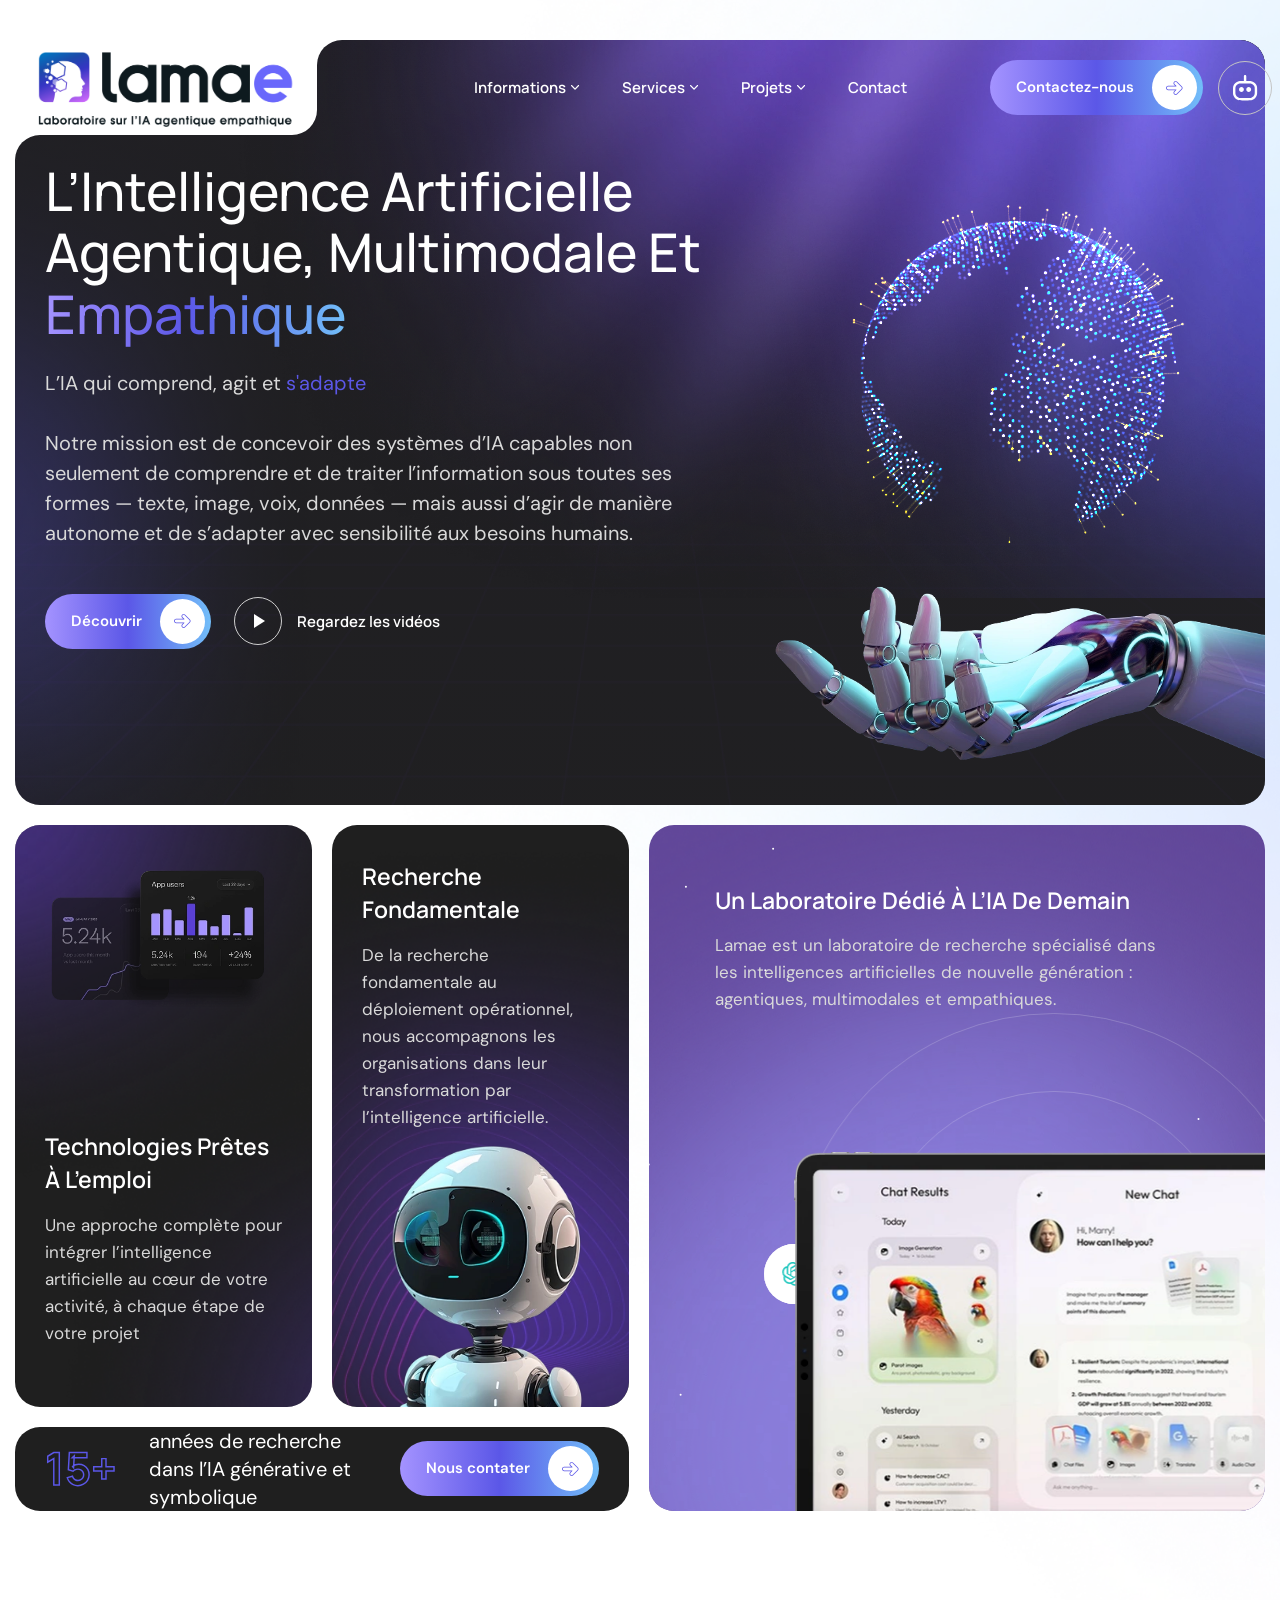
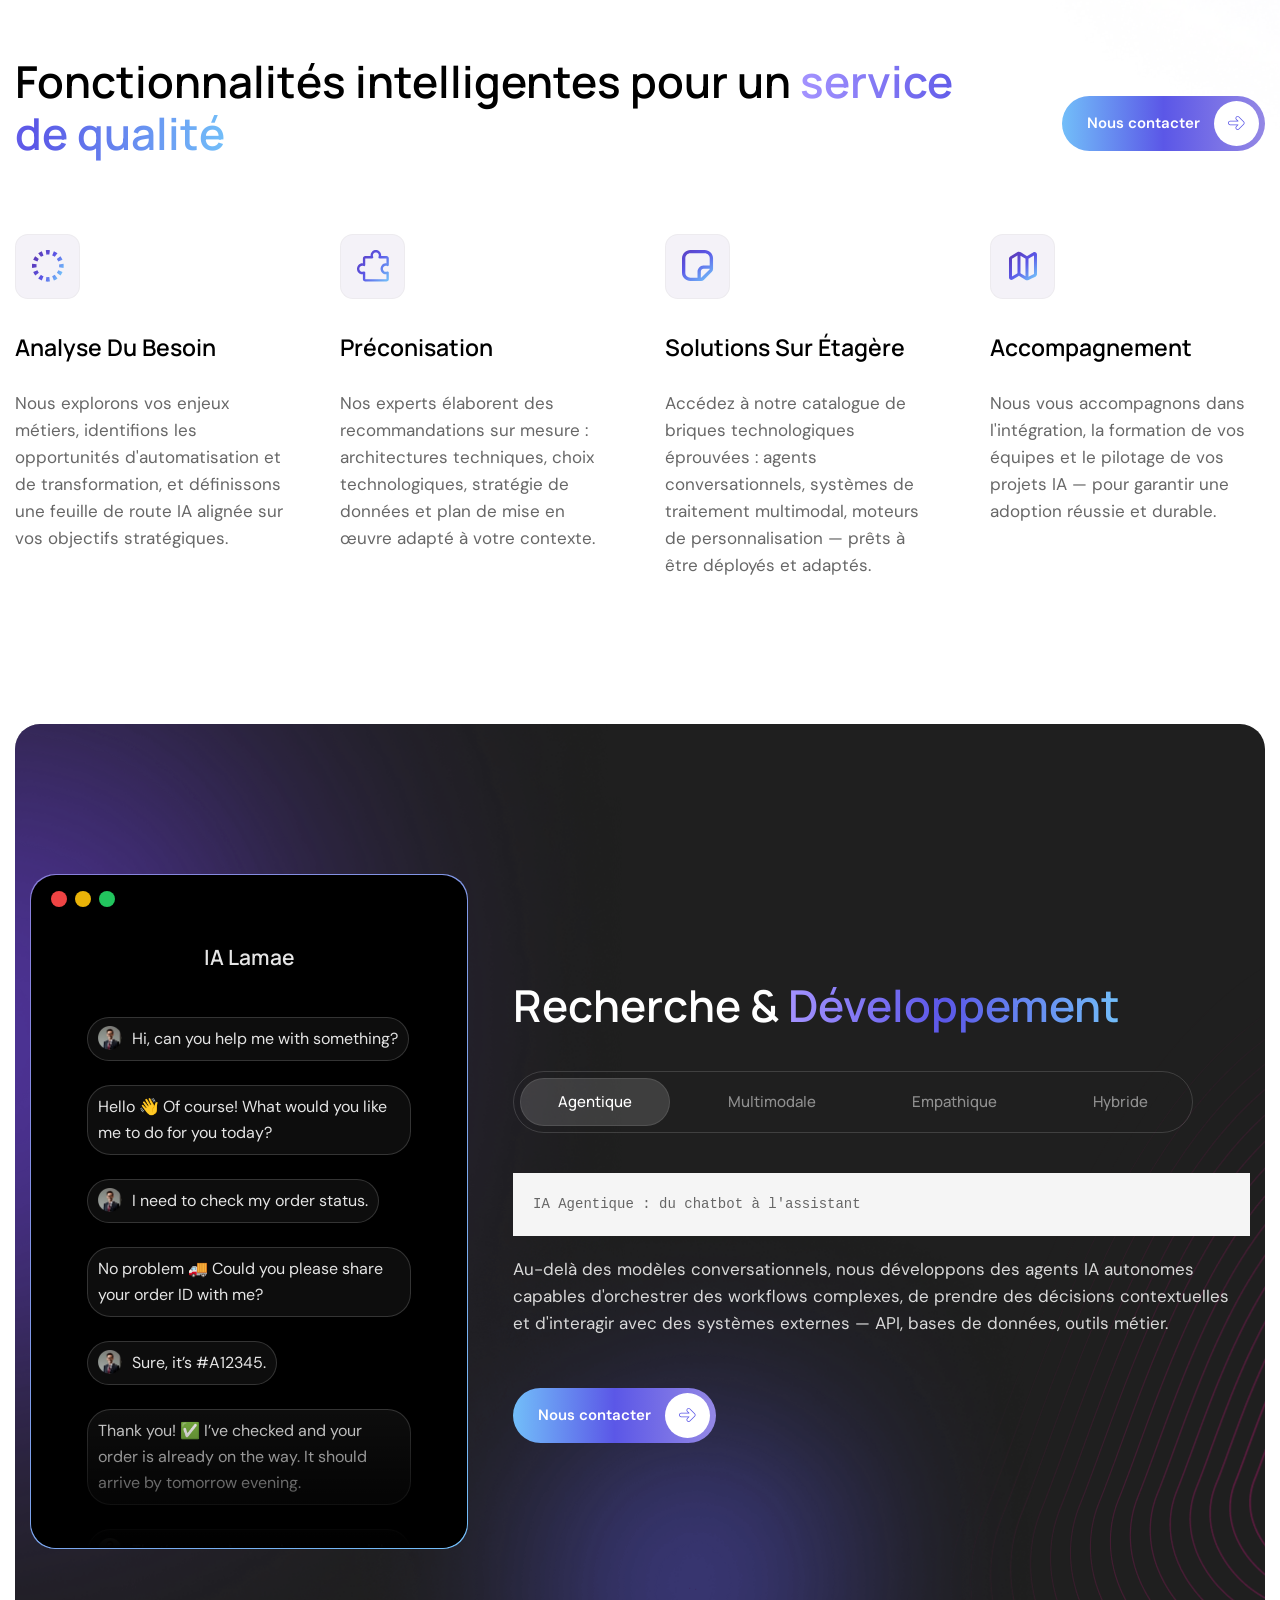
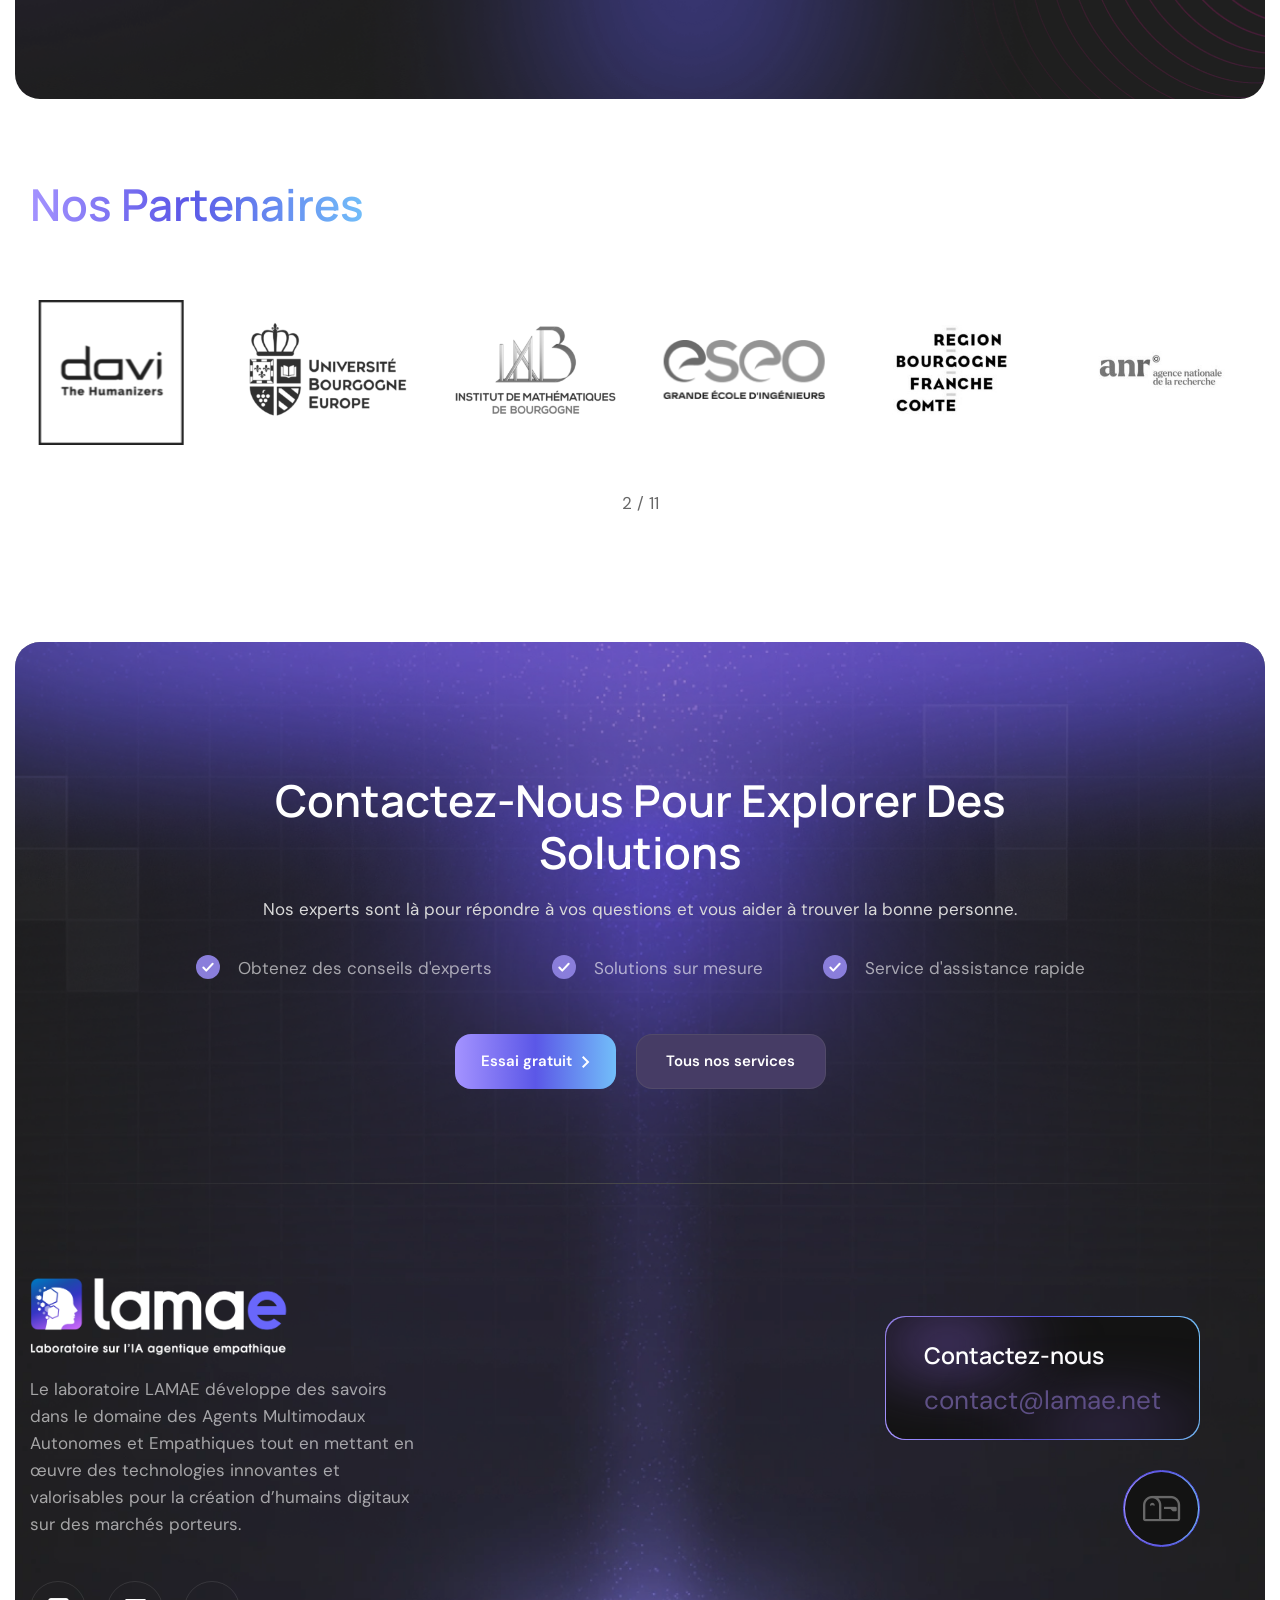
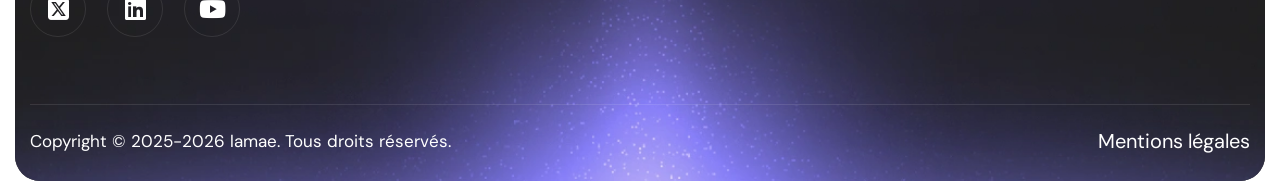
==== commit ade2ac80: "Domaine lamae.net : fichier CNAME, site servi depuis la racine Co-Authored-By: Claude Opus 5.5 <nore" ====
--- a/index.html
+++ b/index.html
@@ -171,7 +171,7 @@
 				</div>
 		<div class="elementor-element elementor-element-2726942 e-con-full e-flex pxl-row-scroll-none pxl-column-none pxl-full-content-with-space-none pxl-shadow-blur-no e-con e-child " data-id="2726942" data-element_type="container" data-e-type="container">		<div class="elementor-element elementor-element-e589974 elementor-widget-tablet_extra__width-initial elementor-widget elementor-widget-pxl_button" data-id="e589974" data-element_type="widget" data-e-type="widget" data-widget_type="pxl_button.default">
 				<div class="elementor-widget-container">
-					<div id="pxl-pxl_button-e589974-1223" class="pxl-button pxl-atc-link " data-wow-delay="ms">
+					<div id="pxl-pxl_button-e589974-6122" class="pxl-button pxl-atc-link " data-wow-delay="ms">
     <a href="contact/index.html" target="_blank" class="btn   btn-2-icons-linear  inline pxl-icon--left" data-wow-delay="ms" data-target=".pxl-page-popup-template-0">
                             <span class="btn-icon-left">
                 <svg xmlns="http://www.w3.org/2000/svg" width="17" height="14" viewBox="0 0 17 14" fill="none"><path d="M0 6.9319L0 7.00332C0 8.2142 0.98507 9.19927 2.19576 9.19927H9.06635L8.08476 10.1809C7.22898 11.037 7.22882 12.4305 8.08533 13.2866C8.9429 14.1446 10.3328 14.1451 11.1909 13.2862L15.9584 8.51565C16.814 7.65964 16.8141 6.26724 15.958 5.41106L11.1906 0.643957C10.3329 -0.214577 8.94356 -0.214709 8.08566 0.643957C7.22822 1.501 7.22732 2.89261 8.08682 3.75047L9.07441 4.73631H2.19576C0.98507 4.73634 0 5.72141 0 6.9319ZM8.64543 3.1908C8.09592 2.64249 8.09552 1.75244 8.64467 1.2029C9.19381 0.653353 10.0826 0.653353 10.6318 1.2029L15.3991 5.97C15.9468 6.51812 15.947 7.40939 15.3993 7.95675L10.6316 12.7273C10.0834 13.2763 9.19341 13.2772 8.64427 12.7277L8.6437 12.7273C8.09622 12.1794 8.09595 11.2879 8.6437 10.7398L10.3002 9.08346C10.4135 8.96997 10.4475 8.80014 10.3859 8.65268C10.3247 8.50523 10.1805 8.40874 10.0207 8.40874H2.19576C1.42086 8.40874 0.790533 7.77841 0.790533 7.00332V6.9319C0.790533 6.1572 1.42086 5.52687 2.19576 5.52687H10.0298C10.1898 5.52687 10.334 5.43039 10.395 5.28253C10.456 5.13548 10.4222 4.96448 10.3091 4.85176L8.64543 3.1908Z" fill="#5B57E7"></path></svg>            </span>
@@ -260,7 +260,7 @@
 				<div class="elementor-element elementor-element-c1e612b e-flex e-con-boxed pxl-row-scroll-none pxl-column-none pxl-full-content-with-space-none pxl-shadow-blur-no e-con e-parent " data-id="c1e612b" data-element_type="container" data-e-type="container">			<div class="e-con-inner">
 		<div class="elementor-element elementor-element-8efb3a3 e-con-full e-flex pxl-row-scroll-none pxl-column-none pxl-full-content-with-space-none pxl-shadow-blur-no e-con e-child " data-id="8efb3a3" data-element_type="container" data-e-type="container" data-settings="{&quot;background_background&quot;:&quot;classic&quot;}"><div class="elementor-element elementor-element-3c7f011 e-con-full even-none elementor-hidden-mobile e-flex pxl-row-scroll-none pxl-column-none pxl-full-content-with-space-none pxl-shadow-blur-no e-con e-child " data-id="3c7f011" data-element_type="container" data-e-type="container" data-settings="{&quot;background_background&quot;:&quot;gradient&quot;,&quot;position&quot;:&quot;absolute&quot;}">		<div class="elementor-element elementor-element-e5d6609 animated-slow elementor-hidden-mobile elementor-invisible elementor-widget elementor-widget-pxl_image" data-id="e5d6609" data-element_type="widget" data-e-type="widget" data-settings="{&quot;_animation&quot;:&quot;fadeInDown&quot;,&quot;_animation_delay&quot;:150}" data-widget_type="pxl_image.default">
 				<div class="elementor-widget-container">
-					<div id="pxl_image-e5d6609-7932" class="pxl-image-single  
+					<div id="pxl_image-e5d6609-9908" class="pxl-image-single  
 " data-wow-delay="ms"  >
     <div class="pxl-item--inner " data-wow-delay="120ms">
                                 <div class="pxl-item--image 
@@ -273,7 +273,7 @@
 				</div>
 		<div class="elementor-element elementor-element-4e41af8 e-con-full pxl-full-content-with-space-start e-flex pxl-row-scroll-none pxl-column-none pxl-shadow-blur-no e-con e-child " data-id="4e41af8" data-element_type="container" data-e-type="container" style="padding-left: max(15px, calc((100% - 1460px) / 2));">		<div class="elementor-element elementor-element-2a22c82 vw-80px elementor-widget elementor-widget-pxl_heading" data-id="2a22c82" data-element_type="widget" data-e-type="widget" data-widget_type="pxl_heading.default">
 				<div class="elementor-widget-container">
-<div id="pxl-pxl_heading-2a22c82-3721" class="pxl-heading px-sub-title-default-style ">
+<div id="pxl-pxl_heading-2a22c82-7991" class="pxl-heading px-sub-title-default-style ">
 	<div class="pxl-heading--inner">
 		<h3 class="pxl-item--title  style-default highlight-default wow PXLfadeInUp" data-wow-delay="150ms">
 							L&#8217;Intelligence Artificielle Agentique, Multimodale et                 <span class="pxl-title--highlight ">
@@ -293,7 +293,7 @@
 				</div>
 		<div class="elementor-element elementor-element-db87e08 e-con-full e-flex pxl-row-scroll-none pxl-column-none pxl-full-content-with-space-none pxl-shadow-blur-no e-con e-child " data-id="db87e08" data-element_type="container" data-e-type="container">		<div class="elementor-element elementor-element-4ae4b01 elementor-widget elementor-widget-pxl_button" data-id="4ae4b01" data-element_type="widget" data-e-type="widget" data-widget_type="pxl_button.default">
 				<div class="elementor-widget-container">
-					<div id="pxl-pxl_button-4ae4b01-4246" class="pxl-button pxl-atc-link wow fadeInRight" data-wow-delay="650ms">
+					<div id="pxl-pxl_button-4ae4b01-4373" class="pxl-button pxl-atc-link wow fadeInRight" data-wow-delay="650ms">
     <a href="contact/index.html" class="btn   btn-2-icons-linear wow fadeInRight inline pxl-icon--left" data-wow-delay="650ms" data-target=".pxl-page-popup-template-0">
                             <span class="btn-icon-left">
                 <svg xmlns="http://www.w3.org/2000/svg" width="17" height="14" viewBox="0 0 17 14" fill="none"><path d="M0 6.9319L0 7.00332C0 8.2142 0.98507 9.19927 2.19576 9.19927H9.06635L8.08476 10.1809C7.22898 11.037 7.22882 12.4305 8.08533 13.2866C8.9429 14.1446 10.3328 14.1451 11.1909 13.2862L15.9584 8.51565C16.814 7.65964 16.8141 6.26724 15.958 5.41106L11.1906 0.643957C10.3329 -0.214577 8.94356 -0.214709 8.08566 0.643957C7.22822 1.501 7.22732 2.89261 8.08682 3.75047L9.07441 4.73631H2.19576C0.98507 4.73634 0 5.72141 0 6.9319ZM8.64543 3.1908C8.09592 2.64249 8.09552 1.75244 8.64467 1.2029C9.19381 0.653353 10.0826 0.653353 10.6318 1.2029L15.3991 5.97C15.9468 6.51812 15.947 7.40939 15.3993 7.95675L10.6316 12.7273C10.0834 13.2763 9.19341 13.2772 8.64427 12.7277L8.6437 12.7273C8.09622 12.1794 8.09595 11.2879 8.6437 10.7398L10.3002 9.08346C10.4135 8.96997 10.4475 8.80014 10.3859 8.65268C10.3247 8.50523 10.1805 8.40874 10.0207 8.40874H2.19576C1.42086 8.40874 0.790533 7.77841 0.790533 7.00332V6.9319C0.790533 6.1572 1.42086 5.52687 2.19576 5.52687H10.0298C10.1898 5.52687 10.334 5.43039 10.395 5.28253C10.456 5.13548 10.4222 4.96448 10.3091 4.85176L8.64543 3.1908Z" fill="#5B57E7"></path></svg>            </span>
@@ -319,7 +319,7 @@
 				</div>
 		<div class="elementor-element elementor-element-19a599b e-con-full e-flex pxl-row-scroll-none pxl-column-none pxl-full-content-with-space-none pxl-shadow-blur-no e-con e-child " data-id="19a599b" data-element_type="container" data-e-type="container">		<div class="elementor-element elementor-element-b8f2804 mix-dodge elementor-widget elementor-widget-pxl_image" data-id="b8f2804" data-element_type="widget" data-e-type="widget" data-widget_type="pxl_image.default">
 				<div class="elementor-widget-container">
-					<div id="pxl_image-b8f2804-1147" class="pxl-image-single  
+					<div id="pxl_image-b8f2804-7855" class="pxl-image-single  
 wow zoomInSmall" data-wow-delay="750ms"  >
     <div class="pxl-item--inner " data-wow-delay="120ms">
                                 <div class="pxl-item--image 
@@ -331,7 +331,7 @@
 				</div>
 				<div class="elementor-element elementor-element-ad12f23 elementor-widget elementor-widget-pxl_image" data-id="ad12f23" data-element_type="widget" data-e-type="widget" data-widget_type="pxl_image.default">
 				<div class="elementor-widget-container">
-					<div id="pxl_image-ad12f23-1857" class="pxl-image-single  
+					<div id="pxl_image-ad12f23-1103" class="pxl-image-single  
 " data-wow-delay="ms"  >
     <div class="pxl-item--inner " data-wow-delay="120ms">
                                 <div class="pxl-item--image 
@@ -348,7 +348,7 @@
 		<div class="elementor-element elementor-element-b1a2fed e-flex e-con-boxed pxl-row-scroll-none pxl-column-none pxl-full-content-with-space-none pxl-shadow-blur-no e-con e-parent " data-id="b1a2fed" data-element_type="container" data-e-type="container">			<div class="e-con-inner">
 		<div class="elementor-element elementor-element-97fa00d e-con-full e-flex pxl-row-scroll-none pxl-column-none pxl-full-content-with-space-none pxl-shadow-blur-no e-con e-child " data-id="97fa00d" data-element_type="container" data-e-type="container"><div class="elementor-element elementor-element-44e1d44 e-con-full animated-fast e-flex pxl-row-scroll-none pxl-column-none pxl-full-content-with-space-none pxl-shadow-blur-no elementor-invisible e-con e-child " data-id="44e1d44" data-element_type="container" data-e-type="container" data-settings="{&quot;background_background&quot;:&quot;classic&quot;,&quot;animation&quot;:&quot;fadeInUp&quot;}">		<div class="elementor-element elementor-element-f9f3468 elementor-widget elementor-widget-pxl_image" data-id="f9f3468" data-element_type="widget" data-e-type="widget" data-widget_type="pxl_image.default">
 				<div class="elementor-widget-container">
-					<div id="pxl_image-f9f3468-1629" class="pxl-image-single  
+					<div id="pxl_image-f9f3468-5659" class="pxl-image-single  
 " data-wow-delay="ms"  >
     <div class="pxl-item--inner " data-wow-delay="120ms">
                                 <div class="pxl-item--image 
@@ -360,7 +360,7 @@
 				</div>
 				<div class="elementor-element elementor-element-710f279 elementor-widget elementor-widget-pxl_heading" data-id="710f279" data-element_type="widget" data-e-type="widget" data-widget_type="pxl_heading.default">
 				<div class="elementor-widget-container">
-<div id="pxl-pxl_heading-710f279-2676" class="pxl-heading px-sub-title-default-style ">
+<div id="pxl-pxl_heading-710f279-7246" class="pxl-heading px-sub-title-default-style ">
 	<div class="pxl-heading--inner">
 		<h4 class="pxl-item--title  style-default highlight-default " data-wow-delay="ms">
 							Technologies prêtes à l&#8217;emploi					</h4>
@@ -377,7 +377,7 @@
 				</div>
 		<div class="elementor-element elementor-element-975a68b e-con-full animated-fast e-flex pxl-row-scroll-none pxl-column-none pxl-full-content-with-space-none pxl-shadow-blur-no elementor-invisible e-con e-child " data-id="975a68b" data-element_type="container" data-e-type="container" data-settings="{&quot;background_background&quot;:&quot;classic&quot;,&quot;animation&quot;:&quot;fadeInUp&quot;}">		<div class="elementor-element elementor-element-ae9da87 elementor-widget elementor-widget-pxl_heading" data-id="ae9da87" data-element_type="widget" data-e-type="widget" data-widget_type="pxl_heading.default">
 				<div class="elementor-widget-container">
-<div id="pxl-pxl_heading-ae9da87-7544" class="pxl-heading px-sub-title-default-style ">
+<div id="pxl-pxl_heading-ae9da87-7929" class="pxl-heading px-sub-title-default-style ">
 	<div class="pxl-heading--inner">
 		<h4 class="pxl-item--title  style-default highlight-default " data-wow-delay="ms">
 							Recherche fondamentale					</h4>
@@ -393,7 +393,7 @@
 				</div>
 				<div class="elementor-element elementor-element-75a56c6 e-transform elementor-widget elementor-widget-pxl_image" data-id="75a56c6" data-element_type="widget" data-e-type="widget" data-settings="{&quot;_transform_translateX_effect&quot;:{&quot;unit&quot;:&quot;px&quot;,&quot;size&quot;:-40,&quot;sizes&quot;:[]},&quot;_transform_translateX_effect_laptop&quot;:{&quot;unit&quot;:&quot;px&quot;,&quot;size&quot;:&quot;&quot;,&quot;sizes&quot;:[]},&quot;_transform_translateX_effect_tablet_extra&quot;:{&quot;unit&quot;:&quot;px&quot;,&quot;size&quot;:&quot;&quot;,&quot;sizes&quot;:[]},&quot;_transform_translateX_effect_tablet&quot;:{&quot;unit&quot;:&quot;px&quot;,&quot;size&quot;:&quot;&quot;,&quot;sizes&quot;:[]},&quot;_transform_translateX_effect_mobile_extra&quot;:{&quot;unit&quot;:&quot;px&quot;,&quot;size&quot;:&quot;&quot;,&quot;sizes&quot;:[]},&quot;_transform_translateX_effect_mobile&quot;:{&quot;unit&quot;:&quot;px&quot;,&quot;size&quot;:&quot;&quot;,&quot;sizes&quot;:[]},&quot;_transform_translateY_effect&quot;:{&quot;unit&quot;:&quot;px&quot;,&quot;size&quot;:&quot;&quot;,&quot;sizes&quot;:[]},&quot;_transform_translateY_effect_laptop&quot;:{&quot;unit&quot;:&quot;px&quot;,&quot;size&quot;:&quot;&quot;,&quot;sizes&quot;:[]},&quot;_transform_translateY_effect_tablet_extra&quot;:{&quot;unit&quot;:&quot;px&quot;,&quot;size&quot;:&quot;&quot;,&quot;sizes&quot;:[]},&quot;_transform_translateY_effect_tablet&quot;:{&quot;unit&quot;:&quot;px&quot;,&quot;size&quot;:&quot;&quot;,&quot;sizes&quot;:[]},&quot;_transform_translateY_effect_mobile_extra&quot;:{&quot;unit&quot;:&quot;px&quot;,&quot;size&quot;:&quot;&quot;,&quot;sizes&quot;:[]},&quot;_transform_translateY_effect_mobile&quot;:{&quot;unit&quot;:&quot;px&quot;,&quot;size&quot;:&quot;&quot;,&quot;sizes&quot;:[]}}" data-widget_type="pxl_image.default">
 				<div class="elementor-widget-container">
-					<div id="pxl_image-75a56c6-8016" class="pxl-image-single  
+					<div id="pxl_image-75a56c6-8027" class="pxl-image-single  
 pxl-parallax-scroll 
 " data-wow-delay="ms"  data-parallax='{"x":40}' >
     <div class="pxl-item--inner " data-wow-delay="120ms">
@@ -428,7 +428,7 @@
 				</div>
 				<div class="elementor-element elementor-element-b71687b elementor-widget elementor-widget-pxl_button" data-id="b71687b" data-element_type="widget" data-e-type="widget" data-widget_type="pxl_button.default">
 				<div class="elementor-widget-container">
-					<div id="pxl-pxl_button-b71687b-7143" class="pxl-button pxl-atc-link wow fadeInRight" data-wow-delay="650ms">
+					<div id="pxl-pxl_button-b71687b-6511" class="pxl-button pxl-atc-link wow fadeInRight" data-wow-delay="650ms">
     <a href="contact/index.html" class="btn   btn-2-icons-linear wow fadeInRight inline pxl-icon--left" data-wow-delay="650ms" data-target=".pxl-page-popup-template-0">
                             <span class="btn-icon-left">
                 <svg xmlns="http://www.w3.org/2000/svg" width="17" height="14" viewBox="0 0 17 14" fill="none"><path d="M0 6.9319L0 7.00332C0 8.2142 0.98507 9.19927 2.19576 9.19927H9.06635L8.08476 10.1809C7.22898 11.037 7.22882 12.4305 8.08533 13.2866C8.9429 14.1446 10.3328 14.1451 11.1909 13.2862L15.9584 8.51565C16.814 7.65964 16.8141 6.26724 15.958 5.41106L11.1906 0.643957C10.3329 -0.214577 8.94356 -0.214709 8.08566 0.643957C7.22822 1.501 7.22732 2.89261 8.08682 3.75047L9.07441 4.73631H2.19576C0.98507 4.73634 0 5.72141 0 6.9319ZM8.64543 3.1908C8.09592 2.64249 8.09552 1.75244 8.64467 1.2029C9.19381 0.653353 10.0826 0.653353 10.6318 1.2029L15.3991 5.97C15.9468 6.51812 15.947 7.40939 15.3993 7.95675L10.6316 12.7273C10.0834 13.2763 9.19341 13.2772 8.64427 12.7277L8.6437 12.7273C8.09622 12.1794 8.09595 11.2879 8.6437 10.7398L10.3002 9.08346C10.4135 8.96997 10.4475 8.80014 10.3859 8.65268C10.3247 8.50523 10.1805 8.40874 10.0207 8.40874H2.19576C1.42086 8.40874 0.790533 7.77841 0.790533 7.00332V6.9319C0.790533 6.1572 1.42086 5.52687 2.19576 5.52687H10.0298C10.1898 5.52687 10.334 5.43039 10.395 5.28253C10.456 5.13548 10.4222 4.96448 10.3091 4.85176L8.64543 3.1908Z" fill="#5B57E7"></path></svg>            </span>
@@ -441,7 +441,7 @@
 				</div>
 		<div class="elementor-element elementor-element-8b3a8f5 e-con-full animated-fast e-flex pxl-row-scroll-none pxl-column-none pxl-full-content-with-space-none pxl-shadow-blur-no elementor-invisible e-con e-child " data-id="8b3a8f5" data-element_type="container" data-e-type="container" data-settings="{&quot;background_background&quot;:&quot;classic&quot;,&quot;animation&quot;:&quot;fadeInUp&quot;}"><div id="pxl-row-particles-6af42cb4a94e5" class="pxl-row-particles" data-number="20" data-size="1" data-size-random="false" data-move-direction="bottom-right" data-color='[&quot;#FFFFFF&quot;]'></div>		<div class="elementor-element elementor-element-eecc088 elementor-widget elementor-widget-pxl_heading" data-id="eecc088" data-element_type="widget" data-e-type="widget" data-widget_type="pxl_heading.default">
 				<div class="elementor-widget-container">
-<div id="pxl-pxl_heading-eecc088-5002" class="pxl-heading px-sub-title-default-style ">
+<div id="pxl-pxl_heading-eecc088-3118" class="pxl-heading px-sub-title-default-style ">
 	<div class="pxl-heading--inner">
 		<h4 class="pxl-item--title  style-default highlight-default " data-wow-delay="ms">
 							Un laboratoire dédié à l&#8217;IA de demain
@@ -458,7 +458,7 @@
 				</div>
 		<div class="elementor-element elementor-element-b7450e1 e-con-full e-transform e-flex pxl-row-scroll-none pxl-column-none pxl-full-content-with-space-none pxl-shadow-blur-no e-con e-child " data-id="b7450e1" data-element_type="container" data-e-type="container" data-settings="{&quot;_transform_translateX_effect&quot;:{&quot;unit&quot;:&quot;%&quot;,&quot;size&quot;:15,&quot;sizes&quot;:[]},&quot;_transform_translateX_effect_laptop&quot;:{&quot;unit&quot;:&quot;%&quot;,&quot;size&quot;:&quot;&quot;,&quot;sizes&quot;:[]},&quot;_transform_translateX_effect_tablet_extra&quot;:{&quot;unit&quot;:&quot;%&quot;,&quot;size&quot;:&quot;&quot;,&quot;sizes&quot;:[]},&quot;_transform_translateX_effect_tablet&quot;:{&quot;unit&quot;:&quot;%&quot;,&quot;size&quot;:&quot;&quot;,&quot;sizes&quot;:[]},&quot;_transform_translateX_effect_mobile_extra&quot;:{&quot;unit&quot;:&quot;%&quot;,&quot;size&quot;:&quot;&quot;,&quot;sizes&quot;:[]},&quot;_transform_translateX_effect_mobile&quot;:{&quot;unit&quot;:&quot;%&quot;,&quot;size&quot;:&quot;&quot;,&quot;sizes&quot;:[]},&quot;_transform_translateY_effect&quot;:{&quot;unit&quot;:&quot;px&quot;,&quot;size&quot;:&quot;&quot;,&quot;sizes&quot;:[]},&quot;_transform_translateY_effect_laptop&quot;:{&quot;unit&quot;:&quot;px&quot;,&quot;size&quot;:&quot;&quot;,&quot;sizes&quot;:[]},&quot;_transform_translateY_effect_tablet_extra&quot;:{&quot;unit&quot;:&quot;px&quot;,&quot;size&quot;:&quot;&quot;,&quot;sizes&quot;:[]},&quot;_transform_translateY_effect_tablet&quot;:{&quot;unit&quot;:&quot;px&quot;,&quot;size&quot;:&quot;&quot;,&quot;sizes&quot;:[]},&quot;_transform_translateY_effect_mobile_extra&quot;:{&quot;unit&quot;:&quot;px&quot;,&quot;size&quot;:&quot;&quot;,&quot;sizes&quot;:[]},&quot;_transform_translateY_effect_mobile&quot;:{&quot;unit&quot;:&quot;px&quot;,&quot;size&quot;:&quot;&quot;,&quot;sizes&quot;:[]}}"><div class="pxl-scene"><div class="orbit default" data-settings='{&quot;size&quot;:100,&quot;count&quot;:3,&quot;iconClass&quot;:&quot;orbit-white&quot;,&quot;icons&quot;:[&quot;&lt;img src=\&quot;wp-content\/uploads\/2025\/11\/slack-svgrepo-com-1.webp\&quot; alt=\&quot;\&quot; loading=\&quot;lazy\&quot; \/&gt;&quot;,&quot;&lt;img src=\&quot;wp-content\/uploads\/2025\/12\/h2-bot2.webp\&quot; alt=\&quot;\&quot; loading=\&quot;lazy\&quot; \/&gt;&quot;,&quot;&lt;img src=\&quot;wp-content\/uploads\/2025\/11\/chatgpt.webp\&quot; alt=\&quot;\&quot; loading=\&quot;lazy\&quot; \/&gt;&quot;],&quot;itemClasses&quot;:[&quot;&quot;,&quot;&quot;,&quot;&quot;],&quot;borderColor&quot;:&quot;#FFFFFF33&quot;}'></div><div class="orbit default" data-settings='{&quot;size&quot;:70,&quot;count&quot;:2,&quot;iconClass&quot;:&quot;orbit-white&quot;,&quot;icons&quot;:[&quot;&lt;img src=\&quot;wp-content\/uploads\/2025\/12\/h2-bot3.webp\&quot; alt=\&quot;\&quot; loading=\&quot;lazy\&quot; \/&gt;&quot;,&quot;&lt;img src=\&quot;wp-content\/uploads\/2025\/12\/h2-bot1.webp\&quot; alt=\&quot;\&quot; loading=\&quot;lazy\&quot; \/&gt;&quot;],&quot;itemClasses&quot;:[&quot;&quot;,&quot;&quot;],&quot;borderColor&quot;:&quot;#FFFFFF33&quot;}'></div></div>		<div class="elementor-element elementor-element-883113a elementor-widget elementor-widget-pxl_image" data-id="883113a" data-element_type="widget" data-e-type="widget" data-widget_type="pxl_image.default">
 				<div class="elementor-widget-container">
-					<div id="pxl_image-883113a-1107" class="pxl-image-single  
+					<div id="pxl_image-883113a-8618" class="pxl-image-single  
 " data-wow-delay="ms"  >
     <div class="pxl-item--inner " data-wow-delay="120ms">
                                 <div class="pxl-item--image 
@@ -475,7 +475,7 @@
 		<div class="elementor-element elementor-element-85787aa e-flex e-con-boxed pxl-row-scroll-none pxl-column-none pxl-full-content-with-space-none pxl-shadow-blur-no e-con e-parent " data-id="85787aa" data-element_type="container" data-e-type="container">			<div class="e-con-inner">
 		<div class="elementor-element elementor-element-f293f70 e-con-full e-flex pxl-row-scroll-none pxl-column-none pxl-full-content-with-space-none pxl-shadow-blur-no e-con e-child " data-id="f293f70" data-element_type="container" data-e-type="container">		<div class="elementor-element elementor-element-4efbac7 elementor-widget elementor-widget-pxl_heading" data-id="4efbac7" data-element_type="widget" data-e-type="widget" data-widget_type="pxl_heading.default">
 				<div class="elementor-widget-container">
-<div id="pxl-pxl_heading-4efbac7-6046" class="pxl-heading px-sub-title-default-style ">
+<div id="pxl-pxl_heading-4efbac7-6612" class="pxl-heading px-sub-title-default-style ">
 	<div class="pxl-heading--inner">
 		<h1 class="pxl-item--title  style-default highlight-default wow PXLfadeInUp" data-wow-delay="ms">
 Fonctionnalités intelligentes pour un                 <span class="pxl-title--highlight ">
@@ -486,7 +486,7 @@
 				</div>
 				<div class="elementor-element elementor-element-7eb6778 pxl-gradient elementor-widget elementor-widget-pxl_button" data-id="7eb6778" data-element_type="widget" data-e-type="widget" data-widget_type="pxl_button.default">
 				<div class="elementor-widget-container">
-					<div id="pxl-pxl_button-7eb6778-2623" class="pxl-button pxl-atc-link " data-wow-delay="ms">
+					<div id="pxl-pxl_button-7eb6778-4060" class="pxl-button pxl-atc-link " data-wow-delay="ms">
     <a href="contact/index.html" class="btn   btn-2-icons-linear  inline pxl-icon--right" data-wow-delay="ms" data-target=".pxl-page-popup-template-0">
                             <span class="btn-icon-left">
                 <svg xmlns="http://www.w3.org/2000/svg" width="17" height="14" viewBox="0 0 17 14" fill="none"><path d="M0 6.9319L0 7.00332C0 8.2142 0.98507 9.19927 2.19576 9.19927H9.06635L8.08476 10.1809C7.22898 11.037 7.22882 12.4305 8.08533 13.2866C8.9429 14.1446 10.3328 14.1451 11.1909 13.2862L15.9584 8.51565C16.814 7.65964 16.8141 6.26724 15.958 5.41106L11.1906 0.643957C10.3329 -0.214577 8.94356 -0.214709 8.08566 0.643957C7.22822 1.501 7.22732 2.89261 8.08682 3.75047L9.07441 4.73631H2.19576C0.98507 4.73634 0 5.72141 0 6.9319ZM8.64543 3.1908C8.09592 2.64249 8.09552 1.75244 8.64467 1.2029C9.19381 0.653353 10.0826 0.653353 10.6318 1.2029L15.3991 5.97C15.9468 6.51812 15.947 7.40939 15.3993 7.95675L10.6316 12.7273C10.0834 13.2763 9.19341 13.2772 8.64427 12.7277L8.6437 12.7273C8.09622 12.1794 8.09595 11.2879 8.6437 10.7398L10.3002 9.08346C10.4135 8.96997 10.4475 8.80014 10.3859 8.65268C10.3247 8.50523 10.1805 8.40874 10.0207 8.40874H2.19576C1.42086 8.40874 0.790533 7.77841 0.790533 7.00332V6.9319C0.790533 6.1572 1.42086 5.52687 2.19576 5.52687H10.0298C10.1898 5.52687 10.334 5.43039 10.395 5.28253C10.456 5.13548 10.4222 4.96448 10.3091 4.85176L8.64543 3.1908Z" fill="#5B57E7"></path></svg>            </span>
@@ -551,7 +551,7 @@
 		<div class="elementor-element elementor-element-b385f3c e-flex e-con-boxed pxl-row-scroll-none pxl-column-none pxl-full-content-with-space-none pxl-shadow-blur-no e-con e-child " data-id="b385f3c" data-element_type="container" data-e-type="container" data-settings="{&quot;background_background&quot;:&quot;classic&quot;}">			<div class="e-con-inner">
 		<div class="elementor-element elementor-element-f2d6a05 e-con-full e-flex pxl-row-scroll-none pxl-column-none pxl-full-content-with-space-none pxl-shadow-blur-no e-con e-child " data-id="f2d6a05" data-element_type="container" data-e-type="container" data-settings="{&quot;background_background&quot;:&quot;gradient&quot;}"><div class="elementor-element elementor-element-35bb46c e-con-full e-flex pxl-row-scroll-none pxl-column-none pxl-full-content-with-space-none pxl-shadow-blur-no e-con e-child " data-id="35bb46c" data-element_type="container" data-e-type="container" data-settings="{&quot;background_background&quot;:&quot;video&quot;,&quot;background_video_start&quot;:0,&quot;background_play_on_mobile&quot;:&quot;yes&quot;,&quot;background_privacy_mode&quot;:&quot;yes&quot;}">		<div class="elementor-element elementor-element-fe36035 elementor-widget elementor-widget-pxl_message" data-id="fe36035" data-element_type="widget" data-e-type="widget" data-widget_type="pxl_message.default">
 				<div class="elementor-widget-container">
-<div id="pxl-pxl_message-fe36035-5499" class="pxl-message-widget">
+<div id="pxl-pxl_message-fe36035-8352" class="pxl-message-widget">
 	<div class="chat-container">
 		<div class="window-controls">
 			<div class="control-dot red"></div>
@@ -574,7 +574,7 @@
 				</div>
 		<div class="elementor-element elementor-element-272bdcf e-con-full e-flex pxl-row-scroll-none pxl-column-none pxl-full-content-with-space-none pxl-shadow-blur-no e-con e-child " data-id="272bdcf" data-element_type="container" data-e-type="container">		<div class="elementor-element elementor-element-ac9e65d elementor-widget elementor-widget-pxl_heading" data-id="ac9e65d" data-element_type="widget" data-e-type="widget" data-widget_type="pxl_heading.default">
 				<div class="elementor-widget-container">
-<div id="pxl-pxl_heading-ac9e65d-9038" class="pxl-heading px-sub-title-default-style ">
+<div id="pxl-pxl_heading-ac9e65d-7242" class="pxl-heading px-sub-title-default-style ">
 	<div class="pxl-heading--inner">
 		<h1 class="pxl-item--title  style-default highlight-default wow PXLfadeInUp" data-wow-delay="ms">
 							Recherche &#038;                 <span class="pxl-title--highlight ">
@@ -588,25 +588,25 @@
 					    <div class="pxl-tabs pxl-tabs1 tab-effect-slide style-default " data-wow-delay="ms">
         <div class="pxl-tabs--inner">
             <div class="pxl-tabs--title">
-                                    <span class="pxl-item--title active" data-target="#pxl_tabs-75fafb2-8557-084b93b">
+                                    <span class="pxl-item--title active" data-target="#pxl_tabs-75fafb2-2894-084b93b">
                                                     <span class="icon-tab">
                                                             </span>
                                                 <span class="pxl-title--text">
                             Agentique                        </span>
                     </span>
-                                                        <span class="pxl-item--title " data-target="#pxl_tabs-75fafb2-8557-e574cc6">
+                                                        <span class="pxl-item--title " data-target="#pxl_tabs-75fafb2-2894-e574cc6">
                                                     <span class="icon-tab">
                                                             </span>
                                                 <span class="pxl-title--text">
                             Multimodale                        </span>
                     </span>
-                                                        <span class="pxl-item--title " data-target="#pxl_tabs-75fafb2-8557-02bea4f">
+                                                        <span class="pxl-item--title " data-target="#pxl_tabs-75fafb2-2894-02bea4f">
                                                     <span class="icon-tab">
                                                             </span>
                                                 <span class="pxl-title--text">
                             Empathique                        </span>
                     </span>
-                                                        <span class="pxl-item--title " data-target="#pxl_tabs-75fafb2-8557-cc60356">
+                                                        <span class="pxl-item--title " data-target="#pxl_tabs-75fafb2-2894-cc60356">
                                                     <span class="icon-tab">
                                                             </span>
                                                 <span class="pxl-title--text">
@@ -614,13 +614,13 @@
                     </span>
                                                 </div>
             <div class="pxl-tabs--content">
-                                    <div id="pxl_tabs-75fafb2-8557-084b93b" class="pxl-item--content active " style="display: block;" >
+                                    <div id="pxl_tabs-75fafb2-2894-084b93b" class="pxl-item--content active " style="display: block;" >
                         <pre>IA Agentique : du chatbot à l'assistant</pre><p>Au-delà des modèles conversationnels, nous développons des agents IA autonomes capables d'orchestrer des workflows complexes, de prendre des décisions contextuelles et d'interagir avec des systèmes externes — API, bases de données, outils métier.</p>                    </div>
-                                    <div id="pxl_tabs-75fafb2-8557-e574cc6" class="pxl-item--content  " >
+                                    <div id="pxl_tabs-75fafb2-2894-e574cc6" class="pxl-item--content  " >
                         <pre>IA Multimodale : au-delà du texte</pre><p>Le monde réel n'est pas que du texte. Vos données non plus. Nous concevons des systèmes capables de traiter simultanément plusieurs modalités — et surtout de les croiser pour en extraire un sens plus riche.</p>                    </div>
-                                    <div id="pxl_tabs-75fafb2-8557-02bea4f" class="pxl-item--content  " >
+                                    <div id="pxl_tabs-75fafb2-2894-02bea4f" class="pxl-item--content  " >
                         <pre>IA Empathique : la technologie qui comprend l'humain</pre><p>Une IA véritablement utile ne se contente pas de traiter des requêtes — elle perçoit le contexte, s'adapte au ton, et répond avec justesse. Nous concevons des systèmes qui placent l'expérience humaine au centre.</p>                    </div>
-                                    <div id="pxl_tabs-75fafb2-8557-cc60356" class="pxl-item--content  " >
+                                    <div id="pxl_tabs-75fafb2-2894-cc60356" class="pxl-item--content  " >
                         <pre>IA Neurosymbolique : le meilleur des deux mondes</pre><p>Nous combinons la puissance des réseaux de neurones — capables d'extraire des connaissances profondes à partir des données — avec la rigueur des systèmes symboliques, qui encodent le savoir expert et les règles métier.</p>                    </div>
                             </div>
         </div>
@@ -629,7 +629,7 @@
 				</div>
 				<div class="elementor-element elementor-element-07d7003 pxl-gradient elementor-widget elementor-widget-pxl_button" data-id="07d7003" data-element_type="widget" data-e-type="widget" data-widget_type="pxl_button.default">
 				<div class="elementor-widget-container">
-					<div id="pxl-pxl_button-07d7003-5173" class="pxl-button pxl-atc-link " data-wow-delay="ms">
+					<div id="pxl-pxl_button-07d7003-9076" class="pxl-button pxl-atc-link " data-wow-delay="ms">
     <a href="contact/index.html" class="btn   btn-2-icons-linear  inline pxl-icon--right" data-wow-delay="ms" data-target=".pxl-page-popup-template-0">
                             <span class="btn-icon-left">
                 <svg xmlns="http://www.w3.org/2000/svg" width="17" height="14" viewBox="0 0 17 14" fill="none"><path d="M0 6.9319L0 7.00332C0 8.2142 0.98507 9.19927 2.19576 9.19927H9.06635L8.08476 10.1809C7.22898 11.037 7.22882 12.4305 8.08533 13.2866C8.9429 14.1446 10.3328 14.1451 11.1909 13.2862L15.9584 8.51565C16.814 7.65964 16.8141 6.26724 15.958 5.41106L11.1906 0.643957C10.3329 -0.214577 8.94356 -0.214709 8.08566 0.643957C7.22822 1.501 7.22732 2.89261 8.08682 3.75047L9.07441 4.73631H2.19576C0.98507 4.73634 0 5.72141 0 6.9319ZM8.64543 3.1908C8.09592 2.64249 8.09552 1.75244 8.64467 1.2029C9.19381 0.653353 10.0826 0.653353 10.6318 1.2029L15.3991 5.97C15.9468 6.51812 15.947 7.40939 15.3993 7.95675L10.6316 12.7273C10.0834 13.2763 9.19341 13.2772 8.64427 12.7277L8.6437 12.7273C8.09622 12.1794 8.09595 11.2879 8.6437 10.7398L10.3002 9.08346C10.4135 8.96997 10.4475 8.80014 10.3859 8.65268C10.3247 8.50523 10.1805 8.40874 10.0207 8.40874H2.19576C1.42086 8.40874 0.790533 7.77841 0.790533 7.00332V6.9319C0.790533 6.1572 1.42086 5.52687 2.19576 5.52687H10.0298C10.1898 5.52687 10.334 5.43039 10.395 5.28253C10.456 5.13548 10.4222 4.96448 10.3091 4.85176L8.64543 3.1908Z" fill="#5B57E7"></path></svg>            </span>
@@ -646,7 +646,7 @@
 		<div class="elementor-element elementor-element-d48bed5 e-flex e-con-boxed pxl-row-scroll-none pxl-column-none pxl-full-content-with-space-none pxl-shadow-blur-no e-con e-parent " data-id="d48bed5" data-element_type="container" data-e-type="container">			<div class="e-con-inner">
 		<div class="elementor-element elementor-element-0e1db6d e-con-full e-flex pxl-row-scroll-none pxl-column-none pxl-full-content-with-space-none pxl-shadow-blur-no e-con e-child " data-id="0e1db6d" data-element_type="container" data-e-type="container"><div class="elementor-element elementor-element-5d8d138 e-con-full e-flex pxl-row-scroll-none pxl-column-none pxl-full-content-with-space-none pxl-shadow-blur-no e-con e-child " data-id="5d8d138" data-element_type="container" data-e-type="container">		<div class="elementor-element elementor-element-f831f81 elementor-widget elementor-widget-pxl_heading" data-id="f831f81" data-element_type="widget" data-e-type="widget" data-widget_type="pxl_heading.default">
 				<div class="elementor-widget-container">
-<div id="pxl-pxl_heading-f831f81-1179" class="pxl-heading px-sub-title-default-style ">
+<div id="pxl-pxl_heading-f831f81-6220" class="pxl-heading px-sub-title-default-style ">
 	<div class="pxl-heading--inner">
 		<h1 class="pxl-item--title  style-default highlight-default " data-wow-delay="ms">
 							                <span class="pxl-title--highlight ">
@@ -768,7 +768,7 @@
 				<div class="elementor-element elementor-element-5a89010 e-flex e-con-boxed pxl-row-scroll-none pxl-column-none pxl-full-content-with-space-none pxl-shadow-blur-no e-con e-parent " data-id="5a89010" data-element_type="container" data-e-type="container">			<div class="e-con-inner">
 		<div class="elementor-element elementor-element-0ccfa0c e-con-full e-flex pxl-row-scroll-none pxl-column-none pxl-full-content-with-space-none pxl-shadow-blur-no e-con e-child " data-id="0ccfa0c" data-element_type="container" data-e-type="container" data-settings="{&quot;background_background&quot;:&quot;classic&quot;}">		<div class="elementor-element elementor-element-cb2f01e elementor-widget elementor-widget-pxl_heading" data-id="cb2f01e" data-element_type="widget" data-e-type="widget" data-widget_type="pxl_heading.default">
 				<div class="elementor-widget-container">
-<div id="pxl-pxl_heading-cb2f01e-3044" class="pxl-heading px-sub-title-default-style ">
+<div id="pxl-pxl_heading-cb2f01e-6955" class="pxl-heading px-sub-title-default-style ">
 	<div class="pxl-heading--inner">
 		<h1 class="pxl-item--title  style-default highlight-default wow PXLZoom2" data-wow-delay="ms">
 							Contactez-nous pour explorer des solutions					</h1>
@@ -786,7 +786,7 @@
 				<div class="elementor-widget-container">
 					<div class="pxl-link-wrap">
     <h3 class="pxl-widget-title pxl-empty"></h3>
-            <ul id="pxl-link-pxl_link-25917d3-3632" class="pxl-link pxl-link-l1 style-none type-horizontal">
+            <ul id="pxl-link-pxl_link-25917d3-1742" class="pxl-link pxl-link-l1 style-none type-horizontal">
                                 <li class="pxl-item--link  wow PXLZoom2">
                         <a class="" >
                             <svg xmlns="http://www.w3.org/2000/svg" width="24" height="24" viewBox="0 0 24 24" fill="none"><circle cx="12" cy="12" r="12" fill="#8A7EDB"></circle><path d="M16.6693 8.75L10.2526 15.625L7.33594 12.5" stroke="white" stroke-width="2" stroke-linecap="round" stroke-linejoin="round"></path></svg>                            <span>Obtenez des conseils d'experts</span>
@@ -807,7 +807,7 @@
 				</div>
 		<div class="elementor-element elementor-element-96fe4f8 e-con-full e-flex pxl-row-scroll-none pxl-column-none pxl-full-content-with-space-none pxl-shadow-blur-no e-con e-child " data-id="96fe4f8" data-element_type="container" data-e-type="container">		<div class="elementor-element elementor-element-7978119 animated-fast elementor-invisible elementor-widget elementor-widget-pxl_button" data-id="7978119" data-element_type="widget" data-e-type="widget" data-settings="{&quot;_animation&quot;:&quot;fadeInRight&quot;,&quot;_animation_delay&quot;:450}" data-widget_type="pxl_button.default">
 				<div class="elementor-widget-container">
-					<div id="pxl-pxl_button-7978119-6637" class="pxl-button pxl-atc-link " data-wow-delay="ms">
+					<div id="pxl-pxl_button-7978119-7201" class="pxl-button pxl-atc-link " data-wow-delay="ms">
     <a href="contact/index.html" class="btn  btn-text-nina btn-linear  inline pxl-icon--right" data-wow-delay="ms" data-target=".pxl-page-popup-template-0">
                     <svg xmlns="http://www.w3.org/2000/svg" width="8" height="12" viewBox="0 0 8 12" fill="none"><path d="M4.59844 6L-0.00156266 1.4L1.39844 -2.62268e-07L7.39844 6L1.39844 12L-0.00156306 10.6L4.59844 6Z" fill="white"></path></svg>                        <span class="pxl--btn-text" data-text="Essai gratuit">
             <span>E</span><span>s</span><span>s</span><span>a</span><span>i</span><span class="spacer">&nbsp;</span><span>g</span><span>r</span><span>a</span><span>t</span><span>u</span><span>i</span><span>t</span>        </span>
@@ -816,7 +816,7 @@
 				</div>
 				<div class="elementor-element elementor-element-32488bb animated-fast elementor-invisible elementor-widget elementor-widget-pxl_button" data-id="32488bb" data-element_type="widget" data-e-type="widget" data-settings="{&quot;_animation&quot;:&quot;fadeInLeft&quot;,&quot;_animation_delay&quot;:450}" data-widget_type="pxl_button.default">
 				<div class="elementor-widget-container">
-					<div id="pxl-pxl_button-32488bb-7810" class="pxl-button pxl-atc-link " data-wow-delay="ms">
+					<div id="pxl-pxl_button-32488bb-5418" class="pxl-button pxl-atc-link " data-wow-delay="ms">
     <a href="nos-services/index.html" class="btn  btn-text-nina btn-outline  inline pxl-icon--right" data-wow-delay="ms" data-target=".pxl-page-popup-template-0">
                                             <span class="pxl--btn-text" data-text="Tous nos services">
             <span>T</span><span>o</span><span>u</span><span>s</span><span class="spacer">&nbsp;</span><span>n</span><span>o</span><span>s</span><span class="spacer">&nbsp;</span><span>s</span><span>e</span><span>r</span><span>v</span><span>i</span><span>c</span><span>e</span><span>s</span>        </span>
@@ -938,7 +938,7 @@
 				</div>
 				<div class="elementor-element elementor-element-43e1453 elementor-widget elementor-widget-pxl_heading" data-id="43e1453" data-element_type="widget" data-e-type="widget" data-widget_type="pxl_heading.default">
 				<div class="elementor-widget-container">
-<div id="pxl-pxl_heading-43e1453-5062" class="pxl-heading px-sub-title-default-style ">
+<div id="pxl-pxl_heading-43e1453-9282" class="pxl-heading px-sub-title-default-style ">
 	<div class="pxl-heading--inner">
 		<h5 class="pxl-item--title  style-default highlight-default " data-wow-delay="ms">
 							Contacts					</h5>
@@ -949,7 +949,7 @@
 				<div class="elementor-widget-container">
 					<div class="pxl-link-wrap">
     <h3 class="pxl-widget-title pxl-empty"></h3>
-            <ul id="pxl-link-pxl_link-196677b-1560" class="pxl-link pxl-link-l1 style-divider type-vertical">
+            <ul id="pxl-link-pxl_link-196677b-3390" class="pxl-link pxl-link-l1 style-divider type-vertical">
                                 <li class="pxl-item--link  ">
                         <a class="" >
                                                         <span>Laboratoire sur les Agents Multimodaux Autonomes et Empathiques – LAMAE</span>
@@ -980,7 +980,7 @@
 				</div>
 				<div class="elementor-element elementor-element-e99843d elementor-widget elementor-widget-pxl_button" data-id="e99843d" data-element_type="widget" data-e-type="widget" data-widget_type="pxl_button.default">
 				<div class="elementor-widget-container">
-					<div id="pxl-pxl_button-e99843d-6069" class="pxl-button pxl-atc-link " data-wow-delay="ms">
+					<div id="pxl-pxl_button-e99843d-3510" class="pxl-button pxl-atc-link " data-wow-delay="ms">
     <a href="contact/index.html" class="btn  btn-text-nina btn-outline  inline pxl-icon--left" data-wow-delay="ms" data-target=".pxl-page-popup-template-0">
                                             <span class="pxl--btn-text" data-text="Contactez-nous">
             <span>C</span><span>o</span><span>n</span><span>t</span><span>a</span><span>c</span><span>t</span><span>e</span><span>z</span><span>-</span><span>n</span><span>o</span><span>u</span><span>s</span>        </span>
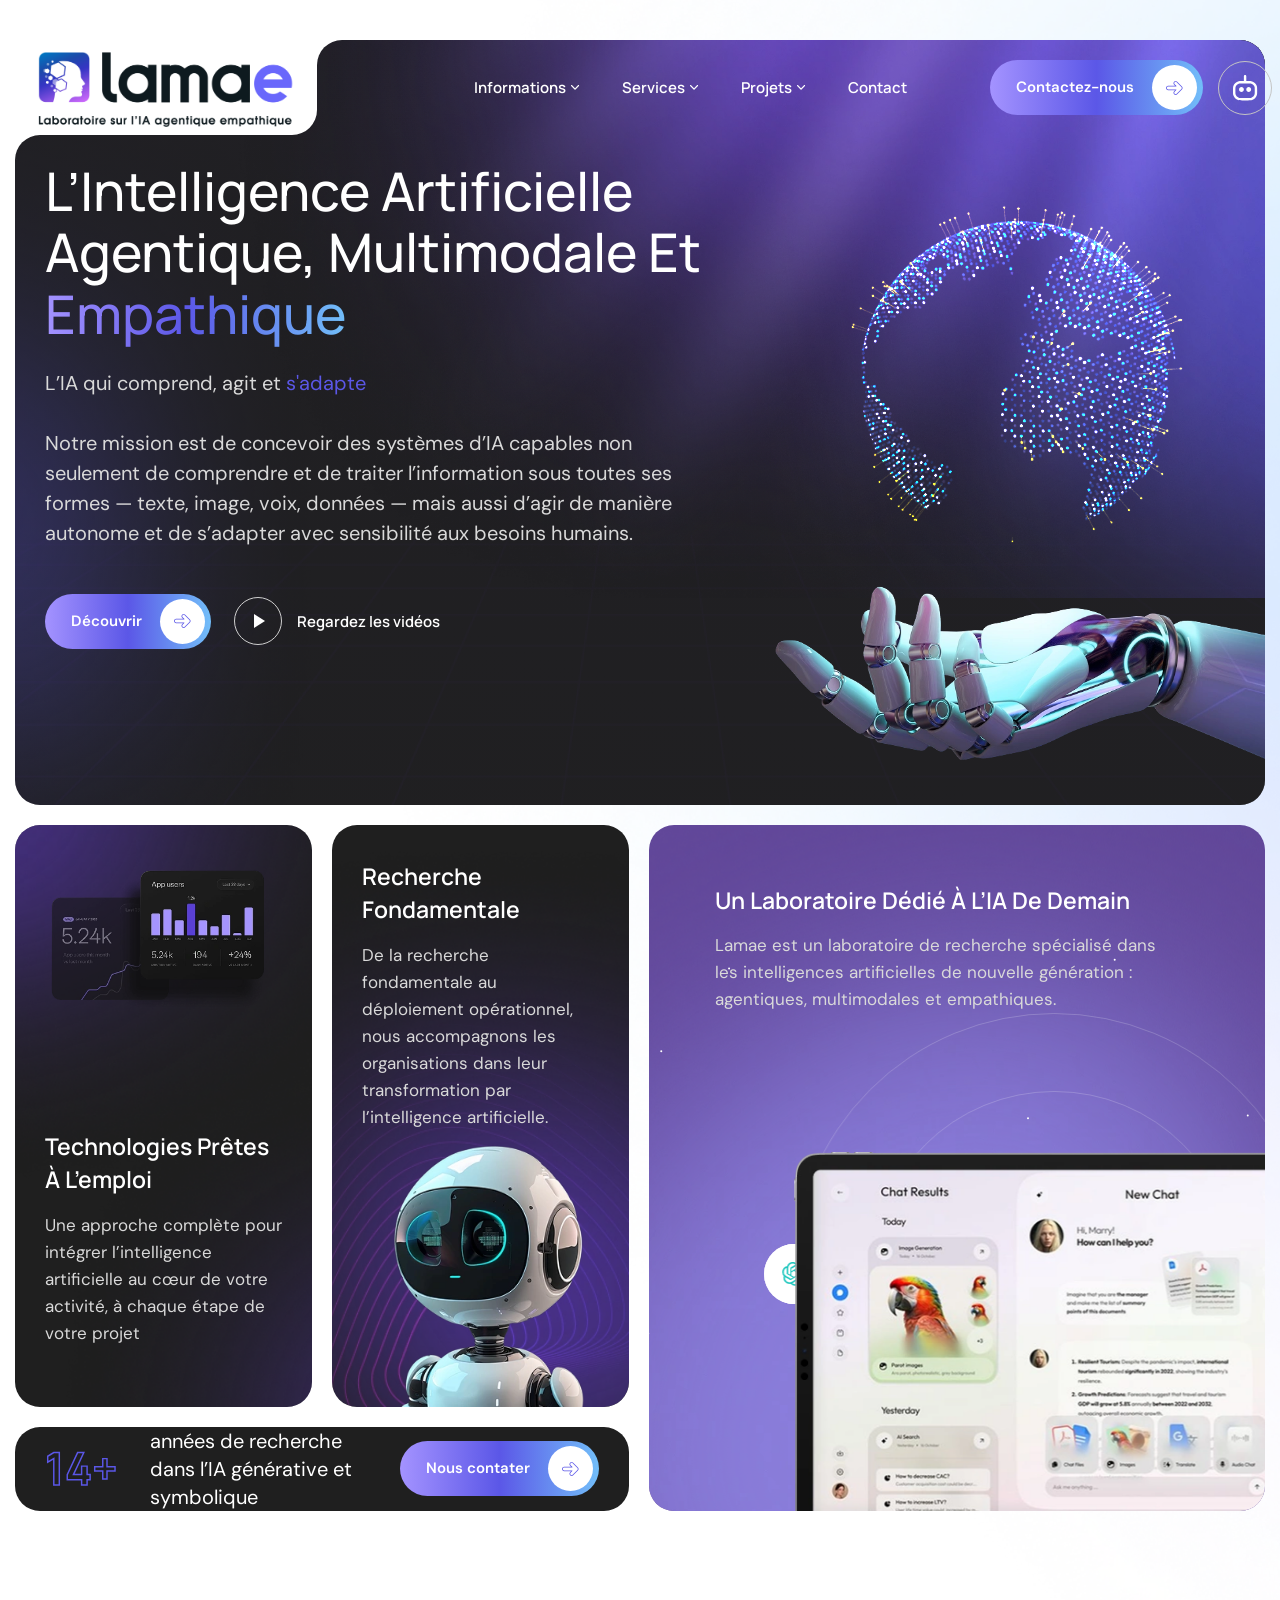
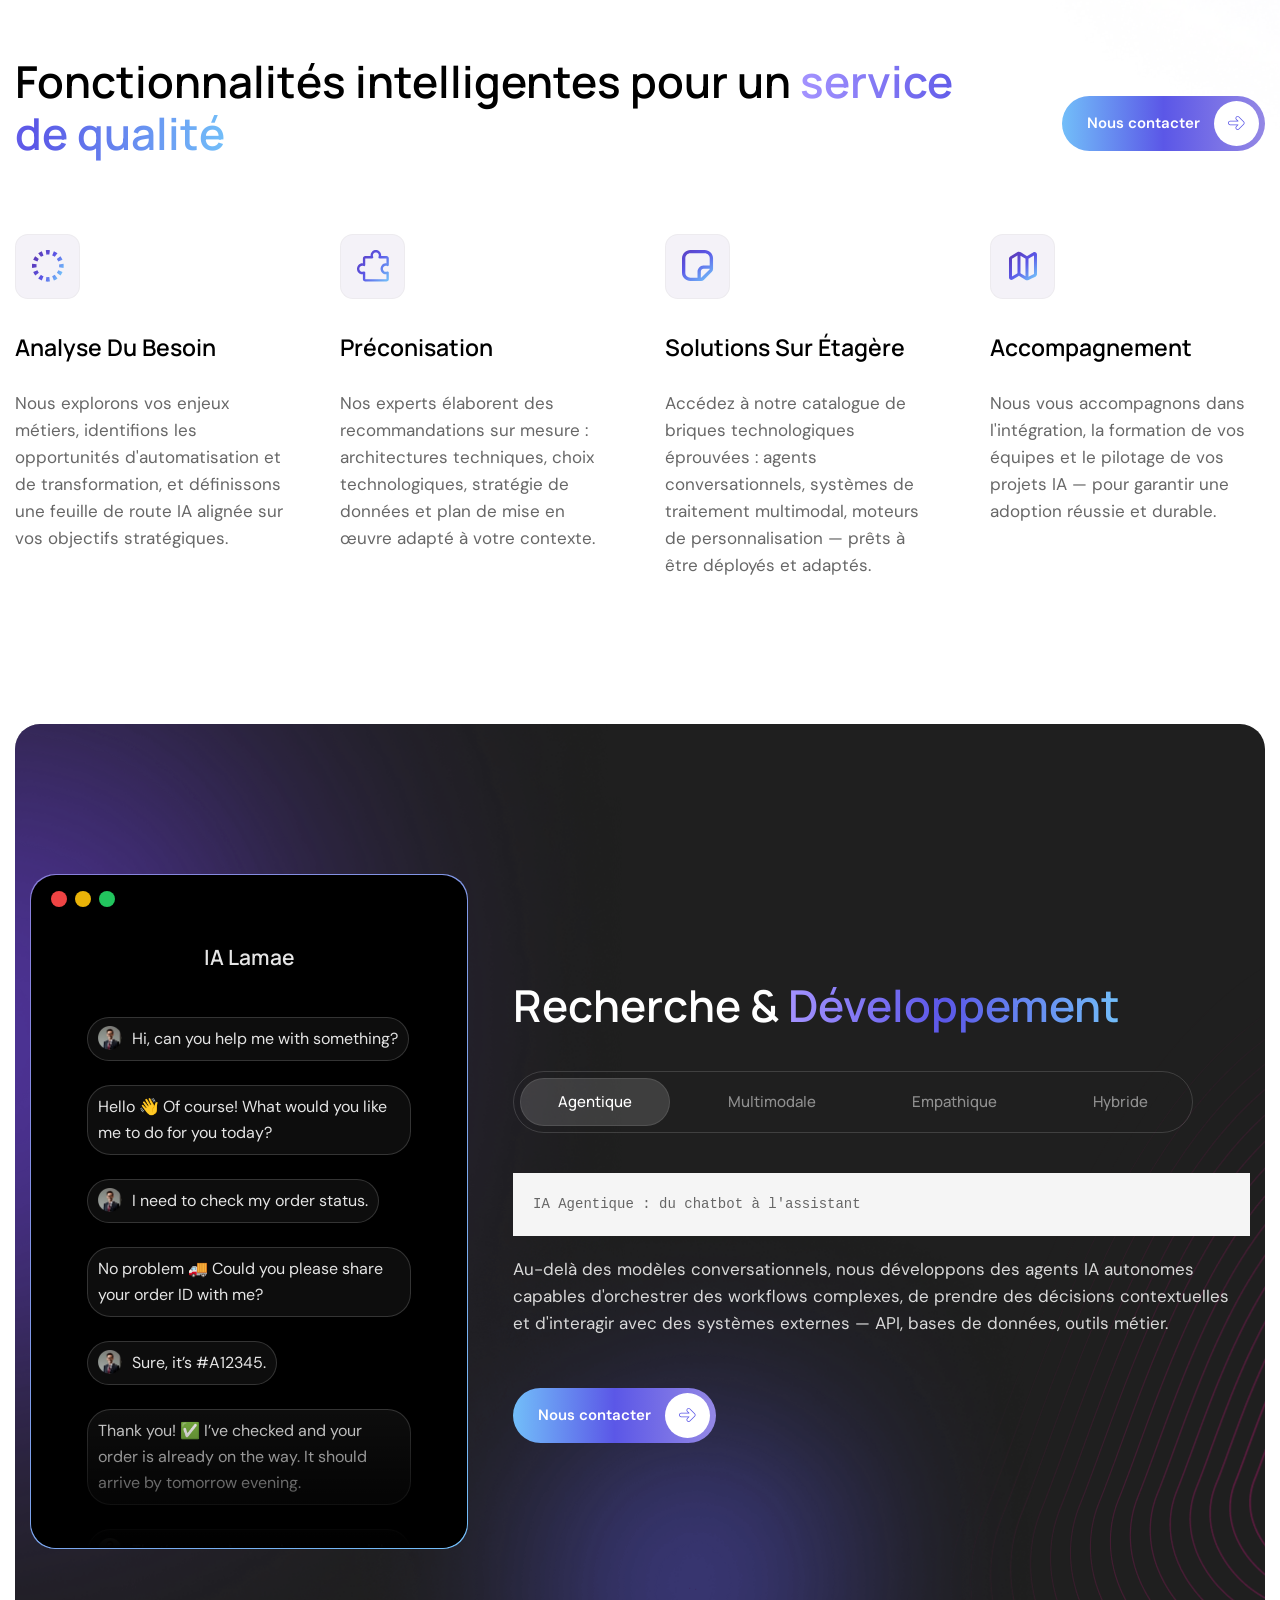
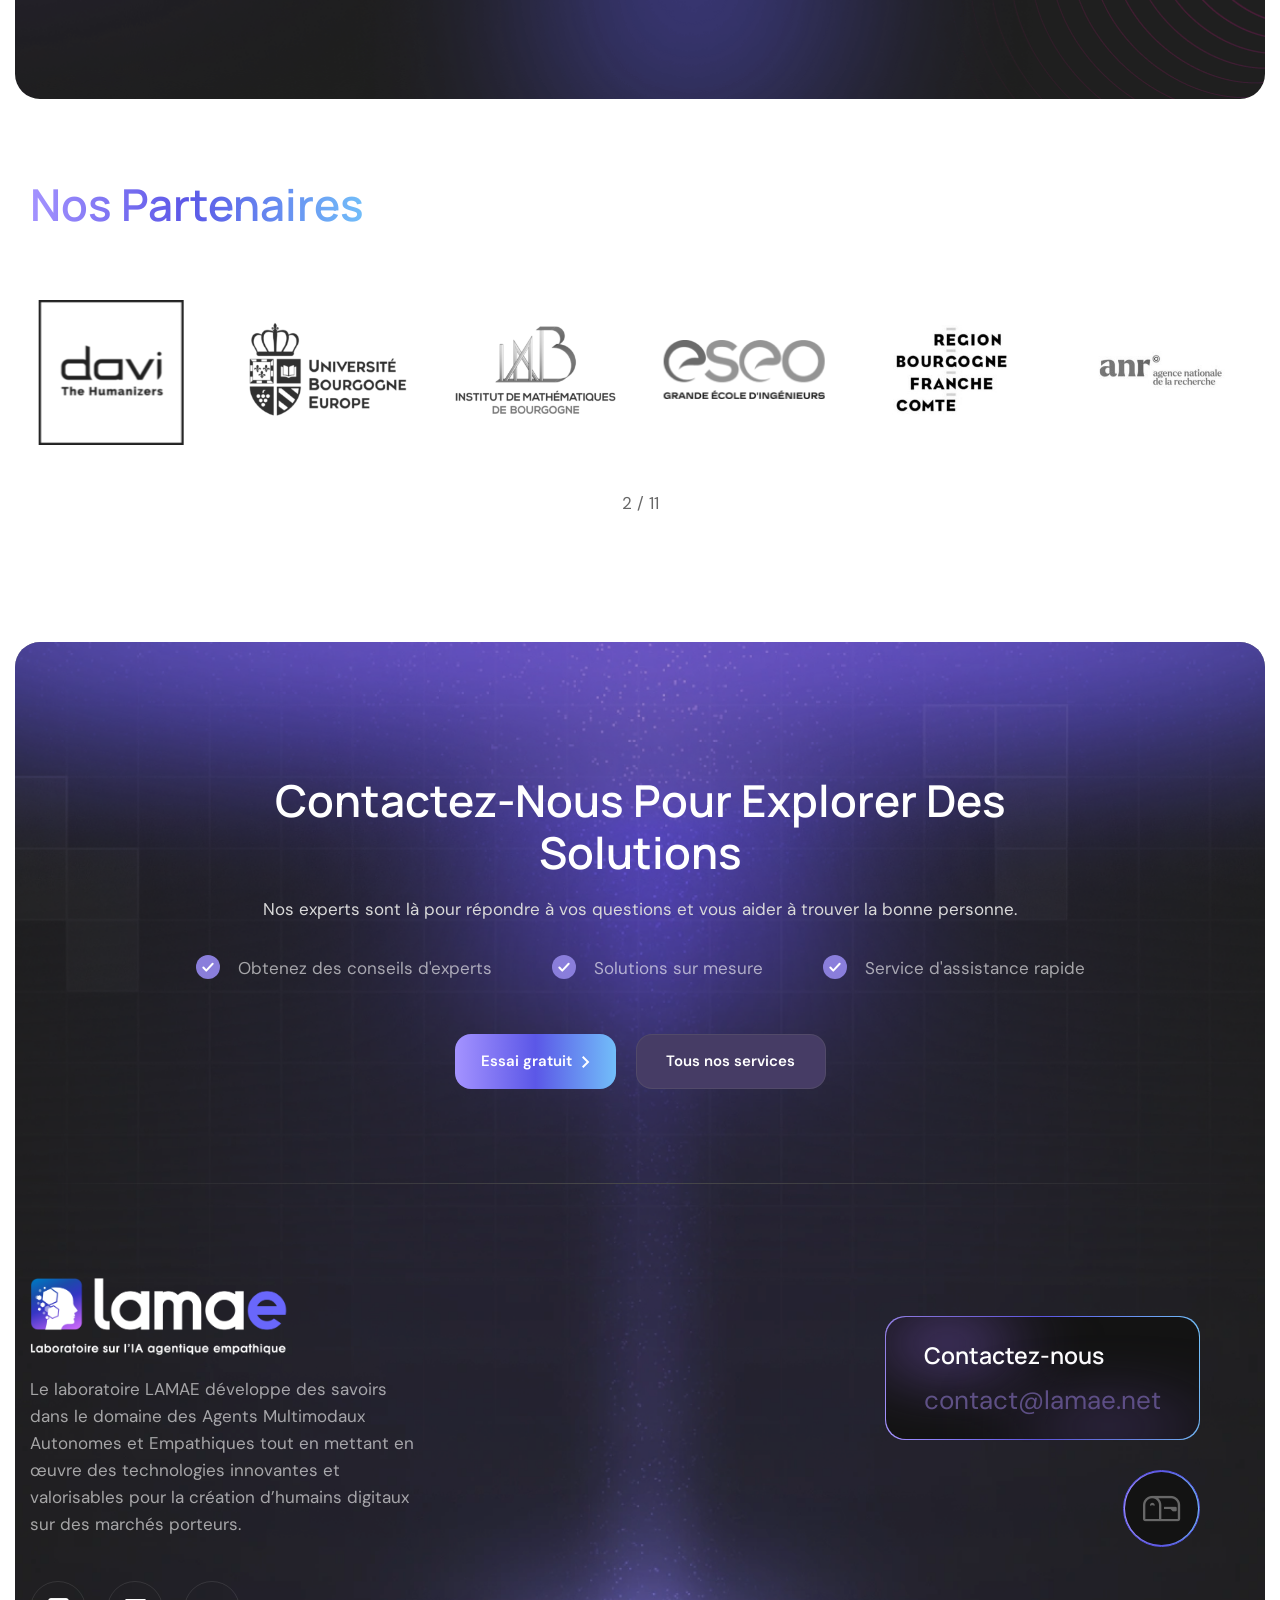
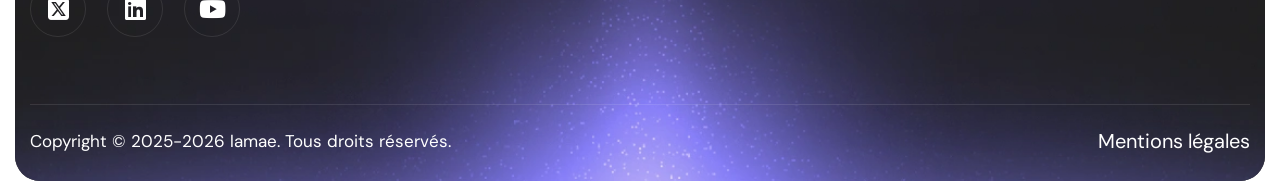
==== commit 705c0f9e: "Vidéo de présentation LAMAE sur l'accueil, lien de la chaîne YouTube corrigé Le bouton « Regardez le" ====
--- a/index.html
+++ b/index.html
@@ -307,7 +307,7 @@
 					<div class="pxl-video-player pxl-video-player1 pxl-video-style-outline-2 wow fadeInRight" data-wow-delay="650ms">
     <div class="pxl-video--inner ">
                             <div class="btn-video-wrap  el-parallax-wrap ">
-                <a class="pxl-btn-video pxl-action-popup el-parallax-item style-outline-2" href="https://www.youtube.com/@lab-lamae">
+                <a class="pxl-btn-video pxl-action-popup el-parallax-item style-outline-2" href="https://www.youtube.com/watch?v=x7Ui4apOq5k">
                                             <svg xmlns="http://www.w3.org/2000/svg" width="41" height="41" viewBox="0 0 41 41" fill="none"><path d="M13.666 32.4583V8.54163L32.4577 20.5L13.666 32.4583Z" fill="white"></path></svg>                                    </a>
                                 <span class="label-text">
                     Regardez les vidéos                </span>
@@ -849,7 +849,7 @@
                                             <i aria-hidden="true" class="fab fa-x-twitter-square"></i>                                                                                </a>
                                                 <a class="elementor-repeater-item-02564ba " href="https://www.linkedin.com/in/laboratoire-lamae-1715433b1/">
                                             <i aria-hidden="true" class="fab fa-linkedin"></i>                                                                                </a>
-                                                <a class="elementor-repeater-item-298f940 " href="https://www.youtube.com/@lab-lamae">
+                                                <a class="elementor-repeater-item-298f940 " href="https://www.youtube.com/@christophecruz6405">
                                             <i aria-hidden="true" class="fab fa-youtube"></i>                                                                                </a>
                         </div>
 				</div>
@@ -994,7 +994,7 @@
                                             <i aria-hidden="true" class="fab fa-x-twitter"></i>                                                                                </a>
                                                 <a class="elementor-repeater-item-eafa446 " href="https://www.linkedin.com/in/laboratoire-lamae-1715433b1/" target="_blank">
                                             <i aria-hidden="true" class="fab fa-linkedin-in"></i>                                                                                </a>
-                                                <a class="elementor-repeater-item-70f2096 " href="https://www.youtube.com/@lab-lamae">
+                                                <a class="elementor-repeater-item-70f2096 " href="https://www.youtube.com/@christophecruz6405">
                                             <i aria-hidden="true" class="bootstrap-icons bi-youtube"></i>                                                                                </a>
                         </div>
 				</div>
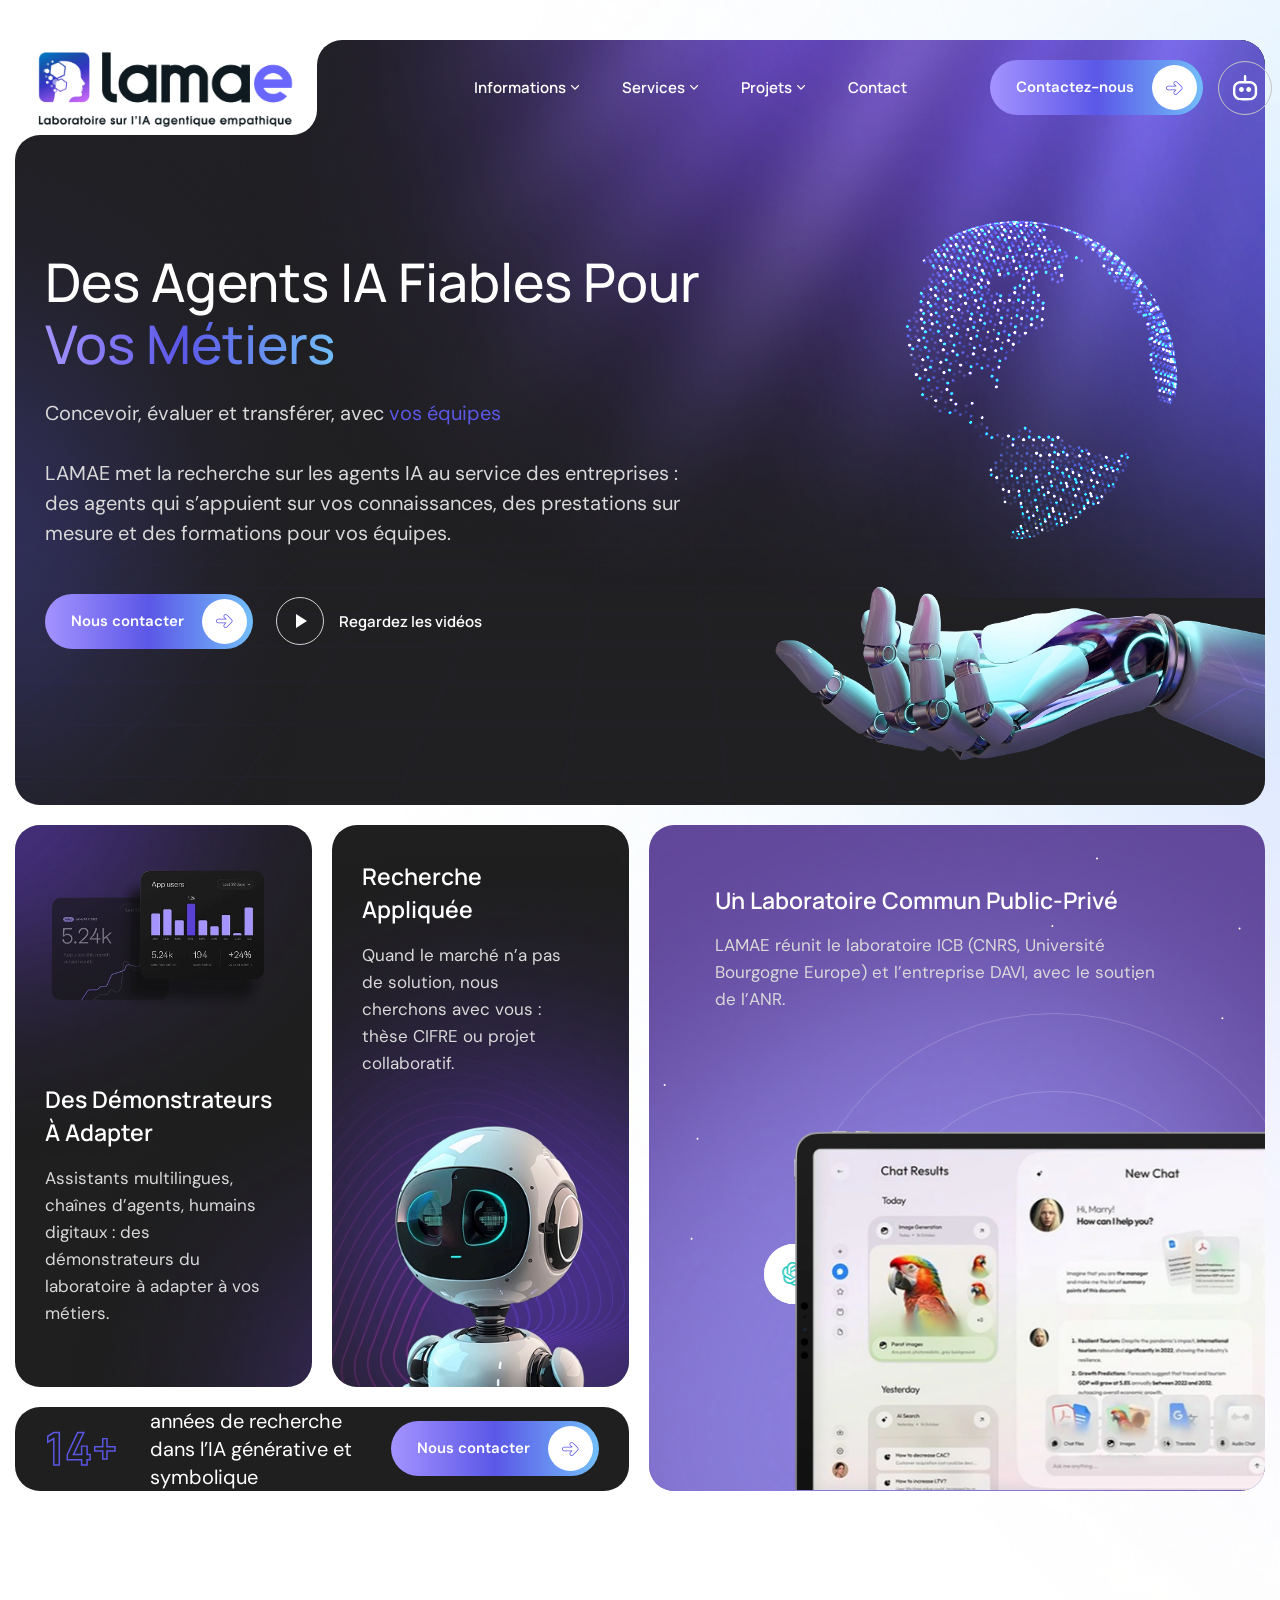
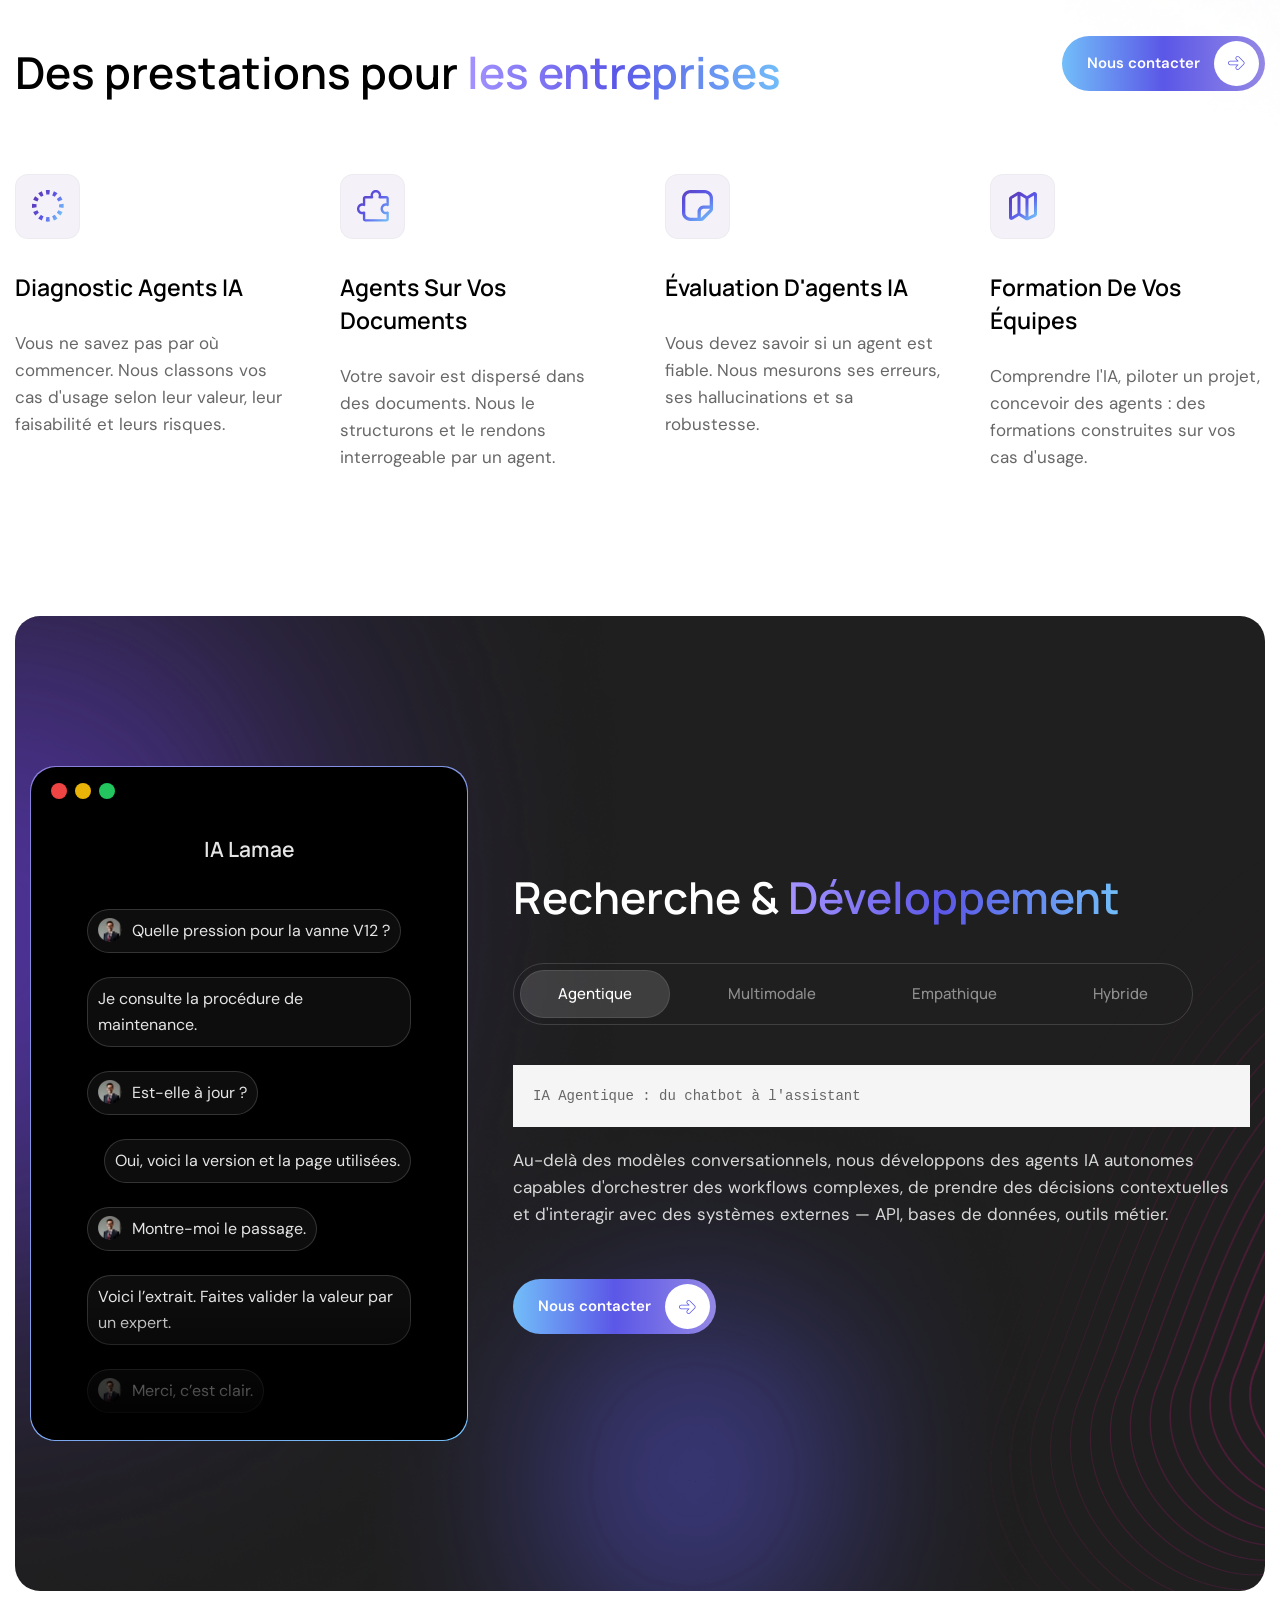
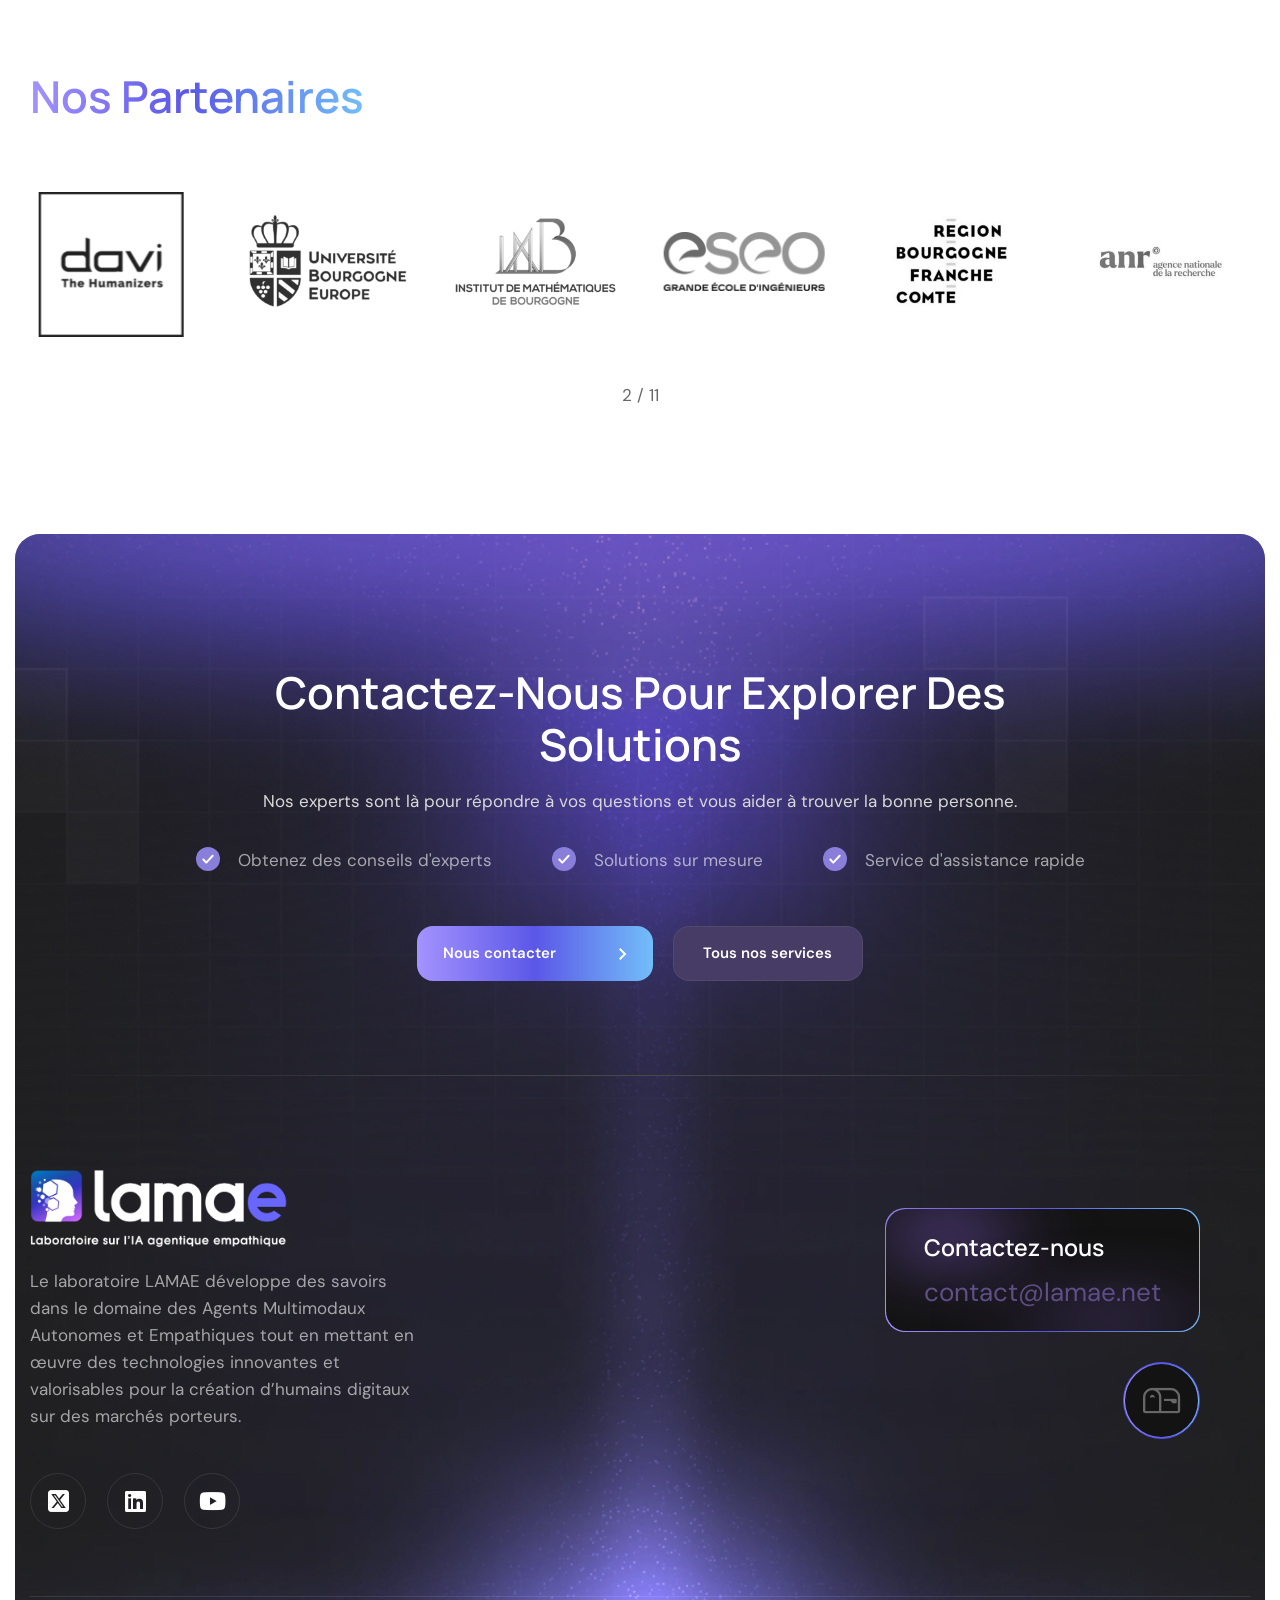
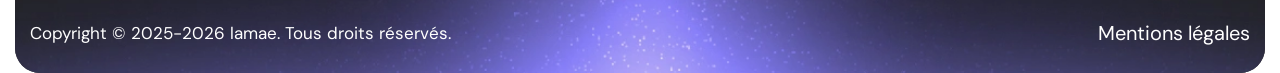
==== commit dc1f8ee9: "Contenu orienté entreprises, à design inchangé Co-Authored-By: Claude Opus 5.5 <noreply@anthropic.co" ====
--- a/index.html
+++ b/index.html
@@ -5,7 +5,7 @@
     <meta name="viewport" content="width=device-width, initial-scale=1">
     <link rel="profile" href="http://gmpg.org/xfn/11">
     <title>lamae &#8211; IA Agentique et Empathique</title>
-<meta name="description" content="LAMAE, laboratoire commun ICB (CNRS, Université Bourgogne Europe) et DAVI : IA agentique, multimodale et empathique, de la recherche fondamentale au déploiement." />
+<meta name="description" content="LAMAE conçoit, évalue et transfère des agents IA pour les entreprises, et forme leurs équipes. Laboratoire commun ICB (CNRS, UBE) et DAVI." />
 <meta property="og:type" content="website" />
 <meta property="og:site_name" content="lamae" />
 <meta property="og:locale" content="fr_FR" />
@@ -142,6 +142,10 @@
 <ul class="sub-menu">
 	<li id="menu-item-10648" class="menu-item menu-item-type-post_type menu-item-object-page menu-item-10648"><a href="nos-services/index.html"><span class="pxl-menu-item-text">Nos services<svg class="pxl-hide" xmlns="http://www.w3.org/2000/svg" width="9" height="5" viewBox="0 0 9 5" fill="none">
   <path d="M4.05124 4.69322C3.9545 4.69322 3.85899 4.67478 3.77169 4.63925C3.6844 4.60373 3.60754 4.55201 3.54675 4.4879L0.14161 0.896213C0.0352163 0.782079 -0.0139389 0.636756 0.0048475 0.49189C0.0236339 0.347024 0.10884 0.214348 0.241913 0.122753C0.374986 0.0311584 0.545146 -0.0119361 0.71534 0.00285379C0.885533 0.0176437 1.04198 0.08912 1.1506 0.201718L4.05124 3.26122L6.95188 0.201718C7.06051 0.0891202 7.21695 0.0176439 7.38715 0.00285404C7.55734 -0.0119358 7.7275 0.0311587 7.86057 0.122753C7.99364 0.214348 8.07885 0.347024 8.09764 0.49189C8.11642 0.636756 8.06727 0.782079 7.96088 0.896213L4.55574 4.4879C4.49494 4.55201 4.41808 4.60373 4.33079 4.63925C4.2435 4.67478 4.14798 4.69322 4.05124 4.69322Z" fill="black"/>
+</svg><span class="pxl-item-menu-icon pxl-hide "></span></span></a></li><li class="menu-item menu-item-type-post_type menu-item-object-page "><a href="offre-agents-documents/index.html"><span class="pxl-menu-item-text">Agents sur vos documents<svg class="pxl-hide" xmlns="http://www.w3.org/2000/svg" width="9" height="5" viewBox="0 0 9 5" fill="none">
+  <path d="M4.05124 4.69322C3.9545 4.69322 3.85899 4.67478 3.77169 4.63925C3.6844 4.60373 3.60754 4.55201 3.54675 4.4879L0.14161 0.896213C0.0352163 0.782079 -0.0139389 0.636756 0.0048475 0.49189C0.0236339 0.347024 0.10884 0.214348 0.241913 0.122753C0.374986 0.0311584 0.545146 -0.0119361 0.71534 0.00285379C0.885533 0.0176437 1.04198 0.08912 1.1506 0.201718L4.05124 3.26122L6.95188 0.201718C7.06051 0.0891202 7.21695 0.0176439 7.38715 0.00285404C7.55734 -0.0119358 7.7275 0.0311587 7.86057 0.122753C7.99364 0.214348 8.07885 0.347024 8.09764 0.49189C8.11642 0.636756 8.06727 0.782079 7.96088 0.896213L4.55574 4.4879C4.49494 4.55201 4.41808 4.60373 4.33079 4.63925C4.2435 4.67478 4.14798 4.69322 4.05124 4.69322Z" fill="black"/>
+</svg><span class="pxl-item-menu-icon pxl-hide "></span></span></a></li><li class="menu-item menu-item-type-post_type menu-item-object-page "><a href="nos-services/index.html#formation"><span class="pxl-menu-item-text">Formation<svg class="pxl-hide" xmlns="http://www.w3.org/2000/svg" width="9" height="5" viewBox="0 0 9 5" fill="none">
+  <path d="M4.05124 4.69322C3.9545 4.69322 3.85899 4.67478 3.77169 4.63925C3.6844 4.60373 3.60754 4.55201 3.54675 4.4879L0.14161 0.896213C0.0352163 0.782079 -0.0139389 0.636756 0.0048475 0.49189C0.0236339 0.347024 0.10884 0.214348 0.241913 0.122753C0.374986 0.0311584 0.545146 -0.0119361 0.71534 0.00285379C0.885533 0.0176437 1.04198 0.08912 1.1506 0.201718L4.05124 3.26122L6.95188 0.201718C7.06051 0.0891202 7.21695 0.0176439 7.38715 0.00285404C7.55734 -0.0119358 7.7275 0.0311587 7.86057 0.122753C7.99364 0.214348 8.07885 0.347024 8.09764 0.49189C8.11642 0.636756 8.06727 0.782079 7.96088 0.896213L4.55574 4.4879C4.49494 4.55201 4.41808 4.60373 4.33079 4.63925C4.2435 4.67478 4.14798 4.69322 4.05124 4.69322Z" fill="black"/>
 </svg><span class="pxl-item-menu-icon pxl-hide "></span></span></a></li>
 </ul>
 </li>
@@ -152,7 +156,7 @@
 	<li id="menu-item-10582" class="menu-item menu-item-type-post_type menu-item-object-page menu-item-10582"><a href="architectures-neuro-symboliques-pour-lia-generative/index.html"><span class="pxl-menu-item-text">Architectures Neuro-Symboliques pour l’IA Générative<svg class="pxl-hide" xmlns="http://www.w3.org/2000/svg" width="9" height="5" viewBox="0 0 9 5" fill="none">
   <path d="M4.05124 4.69322C3.9545 4.69322 3.85899 4.67478 3.77169 4.63925C3.6844 4.60373 3.60754 4.55201 3.54675 4.4879L0.14161 0.896213C0.0352163 0.782079 -0.0139389 0.636756 0.0048475 0.49189C0.0236339 0.347024 0.10884 0.214348 0.241913 0.122753C0.374986 0.0311584 0.545146 -0.0119361 0.71534 0.00285379C0.885533 0.0176437 1.04198 0.08912 1.1506 0.201718L4.05124 3.26122L6.95188 0.201718C7.06051 0.0891202 7.21695 0.0176439 7.38715 0.00285404C7.55734 -0.0119358 7.7275 0.0311587 7.86057 0.122753C7.99364 0.214348 8.07885 0.347024 8.09764 0.49189C8.11642 0.636756 8.06727 0.782079 7.96088 0.896213L4.55574 4.4879C4.49494 4.55201 4.41808 4.60373 4.33079 4.63925C4.2435 4.67478 4.14798 4.69322 4.05124 4.69322Z" fill="black"/>
 </svg><span class="pxl-item-menu-icon pxl-hide "></span></span></a></li>
-	<li id="menu-item-10618" class="menu-item menu-item-type-post_type menu-item-object-page menu-item-10618"><a href="chaine-of-agents-du-texte-a-la-connaissance/index.html"><span class="pxl-menu-item-text">Chaine-of-Agents : du texte à la connaissance<svg class="pxl-hide" xmlns="http://www.w3.org/2000/svg" width="9" height="5" viewBox="0 0 9 5" fill="none">
+	<li id="menu-item-10618" class="menu-item menu-item-type-post_type menu-item-object-page menu-item-10618"><a href="chaine-of-agents-du-texte-a-la-connaissance/index.html"><span class="pxl-menu-item-text">Chain-of-Agents : du texte à la connaissance<svg class="pxl-hide" xmlns="http://www.w3.org/2000/svg" width="9" height="5" viewBox="0 0 9 5" fill="none">
   <path d="M4.05124 4.69322C3.9545 4.69322 3.85899 4.67478 3.77169 4.63925C3.6844 4.60373 3.60754 4.55201 3.54675 4.4879L0.14161 0.896213C0.0352163 0.782079 -0.0139389 0.636756 0.0048475 0.49189C0.0236339 0.347024 0.10884 0.214348 0.241913 0.122753C0.374986 0.0311584 0.545146 -0.0119361 0.71534 0.00285379C0.885533 0.0176437 1.04198 0.08912 1.1506 0.201718L4.05124 3.26122L6.95188 0.201718C7.06051 0.0891202 7.21695 0.0176439 7.38715 0.00285404C7.55734 -0.0119358 7.7275 0.0311587 7.86057 0.122753C7.99364 0.214348 8.07885 0.347024 8.09764 0.49189C8.11642 0.636756 8.06727 0.782079 7.96088 0.896213L4.55574 4.4879C4.49494 4.55201 4.41808 4.60373 4.33079 4.63925C4.2435 4.67478 4.14798 4.69322 4.05124 4.69322Z" fill="black"/>
 </svg><span class="pxl-item-menu-icon pxl-hide "></span></span></a></li>
 	<li id="menu-item-10578" class="menu-item menu-item-type-post_type menu-item-object-page menu-item-10578"><a href="les-differents-types-de-memoire-dun-agent-intelligent/index.html"><span class="pxl-menu-item-text">Les différents types de mémoire d’un agent intelligent<svg class="pxl-hide" xmlns="http://www.w3.org/2000/svg" width="9" height="5" viewBox="0 0 9 5" fill="none">
@@ -228,13 +232,13 @@
 </li>
 <li class="menu-item menu-item-type-custom menu-item-object-custom menu-item-has-children menu-item-10119"><a href="index.html#"><span>Services</span></a>
 <ul class="sub-menu">
-	<li class="menu-item menu-item-type-post_type menu-item-object-page menu-item-10648"><a href="nos-services/index.html"><span>Nos services</span></a></li>
+	<li class="menu-item menu-item-type-post_type menu-item-object-page menu-item-10648"><a href="nos-services/index.html"><span>Nos services</span></a></li><li class="menu-item menu-item-type-post_type menu-item-object-page "><a href="offre-agents-documents/index.html"><span>Agents sur vos documents</span></a></li><li class="menu-item menu-item-type-post_type menu-item-object-page "><a href="nos-services/index.html#formation"><span>Formation</span></a></li>
 </ul>
 </li>
 <li class="menu-item menu-item-type-custom menu-item-object-custom menu-item-has-children menu-item-10121"><a href="index.html#"><span>Projets</span></a>
 <ul class="sub-menu">
 	<li class="menu-item menu-item-type-post_type menu-item-object-page menu-item-10582"><a href="architectures-neuro-symboliques-pour-lia-generative/index.html"><span>Architectures Neuro-Symboliques pour l’IA Générative</span></a></li>
-	<li class="menu-item menu-item-type-post_type menu-item-object-page menu-item-10618"><a href="chaine-of-agents-du-texte-a-la-connaissance/index.html"><span>Chaine-of-Agents : du texte à la connaissance</span></a></li>
+	<li class="menu-item menu-item-type-post_type menu-item-object-page menu-item-10618"><a href="chaine-of-agents-du-texte-a-la-connaissance/index.html"><span>Chain-of-Agents : du texte à la connaissance</span></a></li>
 	<li class="menu-item menu-item-type-post_type menu-item-object-page menu-item-10578"><a href="les-differents-types-de-memoire-dun-agent-intelligent/index.html"><span>Les différents types de mémoire d’un agent intelligent</span></a></li>
 	<li class="menu-item menu-item-type-post_type menu-item-object-page menu-item-10635"><a href="analyse-temporelle-des-reseaux-cognitifs/index.html"><span>Analyse temporelle des dynamiques cognitives</span></a></li>
 </ul>
@@ -276,8 +280,8 @@
 <div id="pxl-pxl_heading-2a22c82-7991" class="pxl-heading px-sub-title-default-style ">
 	<div class="pxl-heading--inner">
 		<h3 class="pxl-item--title  style-default highlight-default wow PXLfadeInUp" data-wow-delay="150ms">
-							L&#8217;Intelligence Artificielle Agentique, Multimodale et                 <span class="pxl-title--highlight ">
-                     empathique                </span>
+							Des agents IA fiables pour                 <span class="pxl-title--highlight ">
+                     vos métiers                </span>
 					</h3>
 	</div>
 </div>				</div>
@@ -286,9 +290,9 @@
 				<div class="elementor-widget-container">
 					<div class="pxl-text-editor default">
 	<div class="pxl-item--inner wow PXLfadeInUp" data-wow-delay="350ms">
-					<p>L&#8217;IA qui comprend, agit et                 <span class="pxl-text--highlight">
-                    s&#039;adapte                </span>
-            </p><p>Notre mission est de concevoir des systèmes d&#8217;IA capables non seulement de comprendre et de traiter l&#8217;information sous toutes ses formes — texte, image, voix, données — mais aussi d&#8217;agir de manière autonome et de s&#8217;adapter avec sensibilité aux besoins humains.</p>			</div>
+					<p>Concevoir, évaluer et transférer, avec                 <span class="pxl-text--highlight">
+                    vos équipes                </span>
+            </p><p>LAMAE met la recherche sur les agents IA au service des entreprises : des agents qui s&#8217;appuient sur vos connaissances, des prestations sur mesure et des formations pour vos équipes.</p>			</div>
 </div>				</div>
 				</div>
 		<div class="elementor-element elementor-element-db87e08 e-con-full e-flex pxl-row-scroll-none pxl-column-none pxl-full-content-with-space-none pxl-shadow-blur-no e-con e-child " data-id="db87e08" data-element_type="container" data-e-type="container">		<div class="elementor-element elementor-element-4ae4b01 elementor-widget elementor-widget-pxl_button" data-id="4ae4b01" data-element_type="widget" data-e-type="widget" data-widget_type="pxl_button.default">
@@ -298,7 +302,7 @@
                             <span class="btn-icon-left">
                 <svg xmlns="http://www.w3.org/2000/svg" width="17" height="14" viewBox="0 0 17 14" fill="none"><path d="M0 6.9319L0 7.00332C0 8.2142 0.98507 9.19927 2.19576 9.19927H9.06635L8.08476 10.1809C7.22898 11.037 7.22882 12.4305 8.08533 13.2866C8.9429 14.1446 10.3328 14.1451 11.1909 13.2862L15.9584 8.51565C16.814 7.65964 16.8141 6.26724 15.958 5.41106L11.1906 0.643957C10.3329 -0.214577 8.94356 -0.214709 8.08566 0.643957C7.22822 1.501 7.22732 2.89261 8.08682 3.75047L9.07441 4.73631H2.19576C0.98507 4.73634 0 5.72141 0 6.9319ZM8.64543 3.1908C8.09592 2.64249 8.09552 1.75244 8.64467 1.2029C9.19381 0.653353 10.0826 0.653353 10.6318 1.2029L15.3991 5.97C15.9468 6.51812 15.947 7.40939 15.3993 7.95675L10.6316 12.7273C10.0834 13.2763 9.19341 13.2772 8.64427 12.7277L8.6437 12.7273C8.09622 12.1794 8.09595 11.2879 8.6437 10.7398L10.3002 9.08346C10.4135 8.96997 10.4475 8.80014 10.3859 8.65268C10.3247 8.50523 10.1805 8.40874 10.0207 8.40874H2.19576C1.42086 8.40874 0.790533 7.77841 0.790533 7.00332V6.9319C0.790533 6.1572 1.42086 5.52687 2.19576 5.52687H10.0298C10.1898 5.52687 10.334 5.43039 10.395 5.28253C10.456 5.13548 10.4222 4.96448 10.3091 4.85176L8.64543 3.1908Z" fill="#5B57E7"></path></svg>            </span>
                 <span class="pxl--btn-text" data-text="Découvrir">
-            Découvrir        </span>
+            Nous contacter        </span>
             </a>
 </div>				</div>
 				</div>
@@ -363,7 +367,7 @@
 <div id="pxl-pxl_heading-710f279-7246" class="pxl-heading px-sub-title-default-style ">
 	<div class="pxl-heading--inner">
 		<h4 class="pxl-item--title  style-default highlight-default " data-wow-delay="ms">
-							Technologies prêtes à l&#8217;emploi					</h4>
+							Des démonstrateurs à adapter					</h4>
 	</div>
 </div>				</div>
 				</div>
@@ -371,7 +375,7 @@
 				<div class="elementor-widget-container">
 					<div class="pxl-text-editor default">
 	<div class="pxl-item--inner " data-wow-delay="ms">
-					<p>Une approche complète pour intégrer l&#8217;intelligence artificielle au cœur de votre activité, à chaque étape de votre projet</p>			</div>
+					<p>Assistants multilingues, chaînes d&#8217;agents, humains digitaux : des démonstrateurs du laboratoire à adapter à vos métiers.</p>			</div>
 </div>				</div>
 				</div>
 				</div>
@@ -380,7 +384,7 @@
 <div id="pxl-pxl_heading-ae9da87-7929" class="pxl-heading px-sub-title-default-style ">
 	<div class="pxl-heading--inner">
 		<h4 class="pxl-item--title  style-default highlight-default " data-wow-delay="ms">
-							Recherche fondamentale					</h4>
+							Recherche appliquée					</h4>
 	</div>
 </div>				</div>
 				</div>
@@ -388,7 +392,7 @@
 				<div class="elementor-widget-container">
 					<div class="pxl-text-editor default">
 	<div class="pxl-item--inner " data-wow-delay="ms">
-					<p>De la recherche fondamentale au déploiement opérationnel, nous accompagnons les organisations dans leur transformation par l&#8217;intelligence artificielle.</p>			</div>
+					<p>Quand le marché n&#8217;a pas de solution, nous cherchons avec vous : thèse CIFRE ou projet collaboratif.</p>			</div>
 </div>				</div>
 				</div>
 				<div class="elementor-element elementor-element-75a56c6 e-transform elementor-widget elementor-widget-pxl_image" data-id="75a56c6" data-element_type="widget" data-e-type="widget" data-settings="{&quot;_transform_translateX_effect&quot;:{&quot;unit&quot;:&quot;px&quot;,&quot;size&quot;:-40,&quot;sizes&quot;:[]},&quot;_transform_translateX_effect_laptop&quot;:{&quot;unit&quot;:&quot;px&quot;,&quot;size&quot;:&quot;&quot;,&quot;sizes&quot;:[]},&quot;_transform_translateX_effect_tablet_extra&quot;:{&quot;unit&quot;:&quot;px&quot;,&quot;size&quot;:&quot;&quot;,&quot;sizes&quot;:[]},&quot;_transform_translateX_effect_tablet&quot;:{&quot;unit&quot;:&quot;px&quot;,&quot;size&quot;:&quot;&quot;,&quot;sizes&quot;:[]},&quot;_transform_translateX_effect_mobile_extra&quot;:{&quot;unit&quot;:&quot;px&quot;,&quot;size&quot;:&quot;&quot;,&quot;sizes&quot;:[]},&quot;_transform_translateX_effect_mobile&quot;:{&quot;unit&quot;:&quot;px&quot;,&quot;size&quot;:&quot;&quot;,&quot;sizes&quot;:[]},&quot;_transform_translateY_effect&quot;:{&quot;unit&quot;:&quot;px&quot;,&quot;size&quot;:&quot;&quot;,&quot;sizes&quot;:[]},&quot;_transform_translateY_effect_laptop&quot;:{&quot;unit&quot;:&quot;px&quot;,&quot;size&quot;:&quot;&quot;,&quot;sizes&quot;:[]},&quot;_transform_translateY_effect_tablet_extra&quot;:{&quot;unit&quot;:&quot;px&quot;,&quot;size&quot;:&quot;&quot;,&quot;sizes&quot;:[]},&quot;_transform_translateY_effect_tablet&quot;:{&quot;unit&quot;:&quot;px&quot;,&quot;size&quot;:&quot;&quot;,&quot;sizes&quot;:[]},&quot;_transform_translateY_effect_mobile_extra&quot;:{&quot;unit&quot;:&quot;px&quot;,&quot;size&quot;:&quot;&quot;,&quot;sizes&quot;:[]},&quot;_transform_translateY_effect_mobile&quot;:{&quot;unit&quot;:&quot;px&quot;,&quot;size&quot;:&quot;&quot;,&quot;sizes&quot;:[]}}" data-widget_type="pxl_image.default">
@@ -432,8 +436,8 @@
     <a href="contact/index.html" class="btn   btn-2-icons-linear wow fadeInRight inline pxl-icon--left" data-wow-delay="650ms" data-target=".pxl-page-popup-template-0">
                             <span class="btn-icon-left">
                 <svg xmlns="http://www.w3.org/2000/svg" width="17" height="14" viewBox="0 0 17 14" fill="none"><path d="M0 6.9319L0 7.00332C0 8.2142 0.98507 9.19927 2.19576 9.19927H9.06635L8.08476 10.1809C7.22898 11.037 7.22882 12.4305 8.08533 13.2866C8.9429 14.1446 10.3328 14.1451 11.1909 13.2862L15.9584 8.51565C16.814 7.65964 16.8141 6.26724 15.958 5.41106L11.1906 0.643957C10.3329 -0.214577 8.94356 -0.214709 8.08566 0.643957C7.22822 1.501 7.22732 2.89261 8.08682 3.75047L9.07441 4.73631H2.19576C0.98507 4.73634 0 5.72141 0 6.9319ZM8.64543 3.1908C8.09592 2.64249 8.09552 1.75244 8.64467 1.2029C9.19381 0.653353 10.0826 0.653353 10.6318 1.2029L15.3991 5.97C15.9468 6.51812 15.947 7.40939 15.3993 7.95675L10.6316 12.7273C10.0834 13.2763 9.19341 13.2772 8.64427 12.7277L8.6437 12.7273C8.09622 12.1794 8.09595 11.2879 8.6437 10.7398L10.3002 9.08346C10.4135 8.96997 10.4475 8.80014 10.3859 8.65268C10.3247 8.50523 10.1805 8.40874 10.0207 8.40874H2.19576C1.42086 8.40874 0.790533 7.77841 0.790533 7.00332V6.9319C0.790533 6.1572 1.42086 5.52687 2.19576 5.52687H10.0298C10.1898 5.52687 10.334 5.43039 10.395 5.28253C10.456 5.13548 10.4222 4.96448 10.3091 4.85176L8.64543 3.1908Z" fill="#5B57E7"></path></svg>            </span>
-                <span class="pxl--btn-text" data-text="Nous contater">
-            Nous contater        </span>
+                <span class="pxl--btn-text" data-text="Nous contacter">
+            Nous contacter        </span>
             </a>
 </div>				</div>
 				</div>
@@ -444,7 +448,7 @@
 <div id="pxl-pxl_heading-eecc088-3118" class="pxl-heading px-sub-title-default-style ">
 	<div class="pxl-heading--inner">
 		<h4 class="pxl-item--title  style-default highlight-default " data-wow-delay="ms">
-							Un laboratoire dédié à l&#8217;IA de demain
+							Un laboratoire commun public-privé
 					</h4>
 	</div>
 </div>				</div>
@@ -453,7 +457,7 @@
 				<div class="elementor-widget-container">
 					<div class="pxl-text-editor default">
 	<div class="pxl-item--inner " data-wow-delay="100ms">
-					<p>Lamae est un laboratoire de recherche spécialisé dans les intelligences artificielles de nouvelle génération : agentiques, multimodales et empathiques.</p>			</div>
+					<p>LAMAE réunit le laboratoire ICB (CNRS, Université Bourgogne Europe) et l&#8217;entreprise DAVI, avec le soutien de l&#8217;ANR.</p>			</div>
 </div>				</div>
 				</div>
 		<div class="elementor-element elementor-element-b7450e1 e-con-full e-transform e-flex pxl-row-scroll-none pxl-column-none pxl-full-content-with-space-none pxl-shadow-blur-no e-con e-child " data-id="b7450e1" data-element_type="container" data-e-type="container" data-settings="{&quot;_transform_translateX_effect&quot;:{&quot;unit&quot;:&quot;%&quot;,&quot;size&quot;:15,&quot;sizes&quot;:[]},&quot;_transform_translateX_effect_laptop&quot;:{&quot;unit&quot;:&quot;%&quot;,&quot;size&quot;:&quot;&quot;,&quot;sizes&quot;:[]},&quot;_transform_translateX_effect_tablet_extra&quot;:{&quot;unit&quot;:&quot;%&quot;,&quot;size&quot;:&quot;&quot;,&quot;sizes&quot;:[]},&quot;_transform_translateX_effect_tablet&quot;:{&quot;unit&quot;:&quot;%&quot;,&quot;size&quot;:&quot;&quot;,&quot;sizes&quot;:[]},&quot;_transform_translateX_effect_mobile_extra&quot;:{&quot;unit&quot;:&quot;%&quot;,&quot;size&quot;:&quot;&quot;,&quot;sizes&quot;:[]},&quot;_transform_translateX_effect_mobile&quot;:{&quot;unit&quot;:&quot;%&quot;,&quot;size&quot;:&quot;&quot;,&quot;sizes&quot;:[]},&quot;_transform_translateY_effect&quot;:{&quot;unit&quot;:&quot;px&quot;,&quot;size&quot;:&quot;&quot;,&quot;sizes&quot;:[]},&quot;_transform_translateY_effect_laptop&quot;:{&quot;unit&quot;:&quot;px&quot;,&quot;size&quot;:&quot;&quot;,&quot;sizes&quot;:[]},&quot;_transform_translateY_effect_tablet_extra&quot;:{&quot;unit&quot;:&quot;px&quot;,&quot;size&quot;:&quot;&quot;,&quot;sizes&quot;:[]},&quot;_transform_translateY_effect_tablet&quot;:{&quot;unit&quot;:&quot;px&quot;,&quot;size&quot;:&quot;&quot;,&quot;sizes&quot;:[]},&quot;_transform_translateY_effect_mobile_extra&quot;:{&quot;unit&quot;:&quot;px&quot;,&quot;size&quot;:&quot;&quot;,&quot;sizes&quot;:[]},&quot;_transform_translateY_effect_mobile&quot;:{&quot;unit&quot;:&quot;px&quot;,&quot;size&quot;:&quot;&quot;,&quot;sizes&quot;:[]}}"><div class="pxl-scene"><div class="orbit default" data-settings='{&quot;size&quot;:100,&quot;count&quot;:3,&quot;iconClass&quot;:&quot;orbit-white&quot;,&quot;icons&quot;:[&quot;&lt;img src=\&quot;wp-content\/uploads\/2025\/11\/slack-svgrepo-com-1.webp\&quot; alt=\&quot;\&quot; loading=\&quot;lazy\&quot; \/&gt;&quot;,&quot;&lt;img src=\&quot;wp-content\/uploads\/2025\/12\/h2-bot2.webp\&quot; alt=\&quot;\&quot; loading=\&quot;lazy\&quot; \/&gt;&quot;,&quot;&lt;img src=\&quot;wp-content\/uploads\/2025\/11\/chatgpt.webp\&quot; alt=\&quot;\&quot; loading=\&quot;lazy\&quot; \/&gt;&quot;],&quot;itemClasses&quot;:[&quot;&quot;,&quot;&quot;,&quot;&quot;],&quot;borderColor&quot;:&quot;#FFFFFF33&quot;}'></div><div class="orbit default" data-settings='{&quot;size&quot;:70,&quot;count&quot;:2,&quot;iconClass&quot;:&quot;orbit-white&quot;,&quot;icons&quot;:[&quot;&lt;img src=\&quot;wp-content\/uploads\/2025\/12\/h2-bot3.webp\&quot; alt=\&quot;\&quot; loading=\&quot;lazy\&quot; \/&gt;&quot;,&quot;&lt;img src=\&quot;wp-content\/uploads\/2025\/12\/h2-bot1.webp\&quot; alt=\&quot;\&quot; loading=\&quot;lazy\&quot; \/&gt;&quot;],&quot;itemClasses&quot;:[&quot;&quot;,&quot;&quot;],&quot;borderColor&quot;:&quot;#FFFFFF33&quot;}'></div></div>		<div class="elementor-element elementor-element-883113a elementor-widget elementor-widget-pxl_image" data-id="883113a" data-element_type="widget" data-e-type="widget" data-widget_type="pxl_image.default">
@@ -478,8 +482,8 @@
 <div id="pxl-pxl_heading-4efbac7-6612" class="pxl-heading px-sub-title-default-style ">
 	<div class="pxl-heading--inner">
 		<h1 class="pxl-item--title  style-default highlight-default wow PXLfadeInUp" data-wow-delay="ms">
-Fonctionnalités intelligentes pour un                 <span class="pxl-title--highlight ">
-                     service  de qualité                </span>
+Des prestations pour                 <span class="pxl-title--highlight ">
+                     les entreprises                </span>
             					</h1>
 	</div>
 </div>				</div>
@@ -503,8 +507,8 @@
         <a class="pxl-item--link" ></a>
                     <div class="pxl-item--icon">
                 <svg xmlns="http://www.w3.org/2000/svg" width="27" height="27" viewBox="0 0 27 27" fill="none"><path fill-rule="evenodd" clip-rule="evenodd" d="M21.5173 2.76482L19.1952 5.79859C18.8683 5.54835 18.5203 5.31542 18.1511 5.1023C17.782 4.88917 17.4062 4.70421 17.0261 4.54629L18.4923 1.01834C19.0247 1.23946 19.5488 1.49768 20.0614 1.79365C20.574 2.08961 21.0597 2.41434 21.5173 2.76482ZM15.1212 0.113162C13.9544 -0.0399708 12.7805 -0.036321 11.6302 0.115881L12.1316 3.90327C12.9547 3.79442 13.7929 3.79196 14.6241 3.90108L15.1212 0.113162ZM8.25799 1.01945L9.71747 4.55024C8.95004 4.8675 8.2231 5.28444 7.55779 5.79452L5.23321 2.76261C6.16717 2.04653 7.18556 1.46279 8.25799 1.01945ZM2.76636 5.23208L5.80014 7.55424C5.54993 7.88109 5.31702 8.22915 5.10389 8.59829C4.89076 8.96744 4.70579 9.34318 4.54783 9.72329L1.0199 8.25704C1.24111 7.72475 1.49928 7.20067 1.79524 6.68805C2.09121 6.17542 2.41598 5.6898 2.76636 5.23208ZM0.11469 11.6281L3.90271 12.1253C3.79361 12.9566 3.79595 13.7946 3.90493 14.6179L0.117474 15.1192C-0.0348094 13.9688 -0.0384582 12.795 0.11469 11.6281ZM1.02106 18.4914L4.55177 17.0319C4.86901 17.7993 5.28602 18.5263 5.79612 19.1916L2.76419 21.5162C2.04813 20.5822 1.46437 19.5639 1.02106 18.4914ZM5.23367 23.9831C5.69139 24.3334 6.17701 24.6582 6.68964 24.9542C7.20226 25.2501 7.72634 25.5083 8.25863 25.7295L9.72488 22.2016C9.34477 22.0436 8.96903 21.8587 8.59989 21.6455C8.23074 21.4324 7.88268 21.1995 7.55583 20.9493L5.23367 23.9831ZM11.6297 26.6347L12.1269 22.8467C12.9581 22.9558 13.7962 22.9534 14.6194 22.8445L15.1208 26.632C13.9704 26.7842 12.7966 26.7879 11.6297 26.6347ZM18.493 25.7284L17.0336 22.1977C17.8009 21.8804 18.528 21.4634 19.1933 20.9533L21.5177 23.9852C20.5838 24.7012 19.5654 25.285 18.493 25.7284ZM23.9846 21.5157L20.9508 19.1936C21.2011 18.8667 21.434 18.5187 21.6471 18.1495C21.8603 17.7804 22.0452 17.4046 22.2031 17.0245L25.7311 18.4907C25.51 19.0231 25.2517 19.5472 24.9558 20.0598C24.6598 20.5724 24.3351 21.0581 23.9846 21.5157ZM26.6362 15.1197L22.8483 14.6225C22.9574 13.7913 22.9549 12.9532 22.8461 12.1301L26.6336 11.6286C26.7857 12.779 26.7894 13.9528 26.6362 15.1197ZM25.73 8.25639L22.1992 9.71581C21.8819 8.94851 21.465 8.22146 20.9549 7.55617L23.9868 5.23168C24.7028 6.16566 25.2867 7.18388 25.73 8.25639Z" fill="url(#paint0_linear_4_19045)"></path><defs><linearGradient id="paint0_linear_4_19045" x1="1.79524" y1="6.68805" x2="24.9558" y2="20.0598" gradientUnits="userSpaceOnUse"><stop stop-color="#5B39B8"></stop><stop offset="0.548077" stop-color="#5B57E7"></stop><stop offset="1" stop-color="#72BEF9"></stop></linearGradient></defs></svg>            </div>
-                        <h5 class="pxl-item--title el-empty">Analyse du besoin</h5>
-                    <div class="pxl-item--desc">Nous explorons vos enjeux métiers, identifions les opportunités d'automatisation et de transformation, et définissons une feuille de route IA alignée sur vos objectifs stratégiques.</div>
+                        <h5 class="pxl-item--title el-empty">Diagnostic agents IA</h5>
+                    <div class="pxl-item--desc">Vous ne savez pas par où commencer. Nous classons vos cas d'usage selon leur valeur, leur faisabilité et leurs risques.</div>
             </div>
 </div>				</div>
 				</div>
@@ -515,8 +519,8 @@
         <a class="pxl-item--link" ></a>
                     <div class="pxl-item--icon">
                 <svg xmlns="http://www.w3.org/2000/svg" width="28" height="28" viewBox="0 0 28 28" fill="none"><path d="M27.3648 18.9309C27.2178 18.8354 27.0497 18.7797 26.8761 18.769C26.7026 18.7583 26.5293 18.793 26.3722 18.8699C25.9793 19.0613 25.5457 19.1473 25.1119 19.1199C24.678 19.0924 24.2579 18.9523 23.8907 18.7127C23.5235 18.4731 23.221 18.1417 23.0114 17.7494C22.8018 17.357 22.6919 16.9165 22.6919 16.4686C22.6919 16.0207 22.8018 15.5802 23.0114 15.1878C23.221 14.7955 23.5235 14.4641 23.8907 14.2245C24.2579 13.9849 24.678 13.8448 25.1119 13.8174C25.5457 13.7899 25.9793 13.8759 26.3722 14.0674C26.5295 14.1442 26.703 14.1789 26.8767 14.168C27.0504 14.1572 27.2186 14.1012 27.3657 14.0054C27.5127 13.9096 27.6339 13.7769 27.7178 13.6199C27.8017 13.4628 27.8457 13.2864 27.8456 13.1071V7.43735C27.8456 6.87377 27.6283 6.33326 27.2415 5.93475C26.8548 5.53623 26.3301 5.31235 25.7831 5.31235H21.1142C21.1333 5.13596 21.1428 4.95859 21.1425 4.7811C21.1416 4.12809 21.0112 3.48216 20.7594 2.8829C20.5076 2.28364 20.1396 1.74368 19.6781 1.2961C19.0391 0.677742 18.2431 0.258527 17.3824 0.0870026C16.5217 -0.0845222 15.6314 -0.00134054 14.8147 0.326915C13.9979 0.655171 13.2882 1.21507 12.7675 1.94178C12.2469 2.66849 11.9367 3.53229 11.8729 4.43313C11.8531 4.72616 11.8591 5.02044 11.8909 5.31235H7.22064C6.67363 5.31235 6.14902 5.53623 5.76223 5.93475C5.37544 6.33326 5.15814 6.87377 5.15814 7.43735V11.7166C4.98694 11.6968 4.81479 11.687 4.64251 11.6874C4.00872 11.6884 3.38181 11.8228 2.80019 12.0822C2.21856 12.3416 1.69447 12.7207 1.26001 13.1961C0.822438 13.6723 0.485503 14.2369 0.270502 14.8541C0.0555007 15.4713 -0.0328918 16.1278 0.0109111 16.782C0.0848105 17.934 0.559892 19.0198 1.34879 19.8397C2.13769 20.6595 3.18736 21.1584 4.30478 21.2445C4.58918 21.2656 4.87486 21.2594 5.15814 21.2259V25.4999C5.15814 26.0634 5.37544 26.6039 5.76223 27.0025C6.14902 27.401 6.67363 27.6249 7.22064 27.6249H25.7831C26.3301 27.6249 26.8548 27.401 27.2415 27.0025C27.6283 26.6039 27.8456 26.0634 27.8456 25.4999V19.8301C27.8457 19.6506 27.8017 19.4739 27.7176 19.3167C27.6335 19.1595 27.5122 19.0268 27.3648 18.9309ZM25.7831 25.4999H7.22064V19.8301C7.22069 19.6508 7.17671 19.4744 7.09279 19.3173C7.00887 19.1603 6.88774 19.0276 6.74067 18.9318C6.5936 18.836 6.42539 18.78 6.25169 18.7692C6.07799 18.7583 5.90445 18.793 5.74724 18.8699C5.35429 19.0613 4.92073 19.1473 4.48687 19.1199C4.053 19.0924 3.63293 18.9523 3.26569 18.7127C2.89845 18.4731 2.59597 18.1417 2.38638 17.7494C2.17679 17.357 2.06688 16.9165 2.06688 16.4686C2.06688 16.0207 2.17679 15.5802 2.38638 15.1878C2.59597 14.7955 2.89845 14.4641 3.26569 14.2245C3.63293 13.9849 4.053 13.8448 4.48687 13.8174C4.92073 13.7899 5.35429 13.8759 5.74724 14.0674C5.90445 14.1442 6.07799 14.1789 6.25169 14.168C6.42539 14.1572 6.5936 14.1012 6.74067 14.0054C6.88774 13.9096 7.00887 13.7769 7.09279 13.6199C7.17671 13.4628 7.22069 13.2864 7.22064 13.1071V7.43735H13.2393C13.4133 7.43741 13.5845 7.3921 13.7369 7.30563C13.8894 7.21917 14.0181 7.09436 14.1111 6.94284C14.2042 6.79132 14.2585 6.618 14.269 6.43904C14.2795 6.26008 14.2459 6.08128 14.1713 5.9193C13.9854 5.51445 13.902 5.06775 13.9286 4.62074C13.9553 4.17373 14.0912 3.74092 14.3238 3.36256C14.5563 2.98419 14.878 2.67255 15.2588 2.4566C15.6396 2.24066 16.0672 2.12742 16.5019 2.12742C16.9366 2.12742 17.3642 2.24066 17.745 2.4566C18.1258 2.67255 18.4475 2.98419 18.68 3.36256C18.9126 3.74092 19.0485 4.17373 19.0752 4.62074C19.1018 5.06775 19.0184 5.51445 18.8325 5.9193C18.7579 6.08128 18.7243 6.26008 18.7348 6.43904C18.7453 6.618 18.7996 6.79132 18.8926 6.94284C18.9857 7.09436 19.1144 7.21917 19.2668 7.30563C19.4193 7.3921 19.5905 7.43741 19.7645 7.43735H25.7831V11.7179C25.4999 11.6845 25.2142 11.6782 24.9298 11.6993C23.7295 11.7869 22.6092 12.3513 21.8052 13.2736C21.0011 14.1958 20.5762 15.4038 20.62 16.6427C20.6638 17.8816 21.173 19.0545 22.04 19.914C22.9071 20.7736 24.0643 21.2525 25.2675 21.2499C25.4398 21.2502 25.6119 21.2404 25.7831 21.2206V25.4999Z" fill="url(#paint0_linear_4_19050)"></path><defs><linearGradient id="paint0_linear_4_19050" x1="-2.60148" y1="2.49533e-07" x2="28.5788" y2="25.0052" gradientUnits="userSpaceOnUse"><stop stop-color="#5B39B8"></stop><stop offset="0.531376" stop-color="#5B57E7"></stop><stop offset="1" stop-color="#72BEF9"></stop></linearGradient></defs></svg>            </div>
-                        <h5 class="pxl-item--title el-empty">Préconisation</h5>
-                    <div class="pxl-item--desc">Nos experts élaborent des recommandations sur mesure : architectures techniques, choix technologiques, stratégie de données et plan de mise en œuvre adapté à votre contexte.</div>
+                        <h5 class="pxl-item--title el-empty">Agents sur vos documents</h5>
+                    <div class="pxl-item--desc">Votre savoir est dispersé dans des documents. Nous le structurons et le rendons interrogeable par un agent.</div>
             </div>
 </div>				</div>
 				</div>
@@ -527,8 +531,8 @@
         <a class="pxl-item--link" ></a>
                     <div class="pxl-item--icon">
                 <svg xmlns="http://www.w3.org/2000/svg" width="28" height="28" viewBox="0 0 28 28" fill="none"><path d="M19.8915 0C21.8216 0 23.6727 0.766723 25.0374 2.1315C26.4022 3.49628 27.1689 5.34731 27.1689 7.2774V16.6992C27.1689 17.6035 26.808 18.4691 26.1676 19.1056L19.0551 26.1812C18.4187 26.8139 17.5578 27.169 16.6604 27.1689H7.2774C5.34731 27.1689 3.49628 26.4022 2.1315 25.0374C0.766723 23.6727 0 21.8216 0 19.8915V7.2774C0 5.34731 0.766723 3.49628 2.1315 2.1315C3.49628 0.766723 5.34731 0 7.2774 0H19.8915ZM19.8915 2.91096H7.2774C6.11934 2.91096 5.00872 3.37099 4.18986 4.18986C3.37099 5.00872 2.91096 6.11934 2.91096 7.2774V19.8915C2.91096 21.0496 3.37099 22.1602 4.18986 22.9791C5.00872 23.798 6.11934 24.258 7.2774 24.258H13.5825L13.5845 18.9212C13.5844 17.5622 14.1028 16.2544 15.0339 15.2645C15.965 14.2746 17.2387 13.6772 18.5952 13.5942L18.9212 13.5845H24.258V7.2774C24.258 6.11934 23.798 5.00872 22.9791 4.18986C22.1602 3.37099 21.0496 2.91096 19.8915 2.91096ZM24.258 16.4954H18.9212C17.5822 16.4954 16.4954 17.5822 16.4954 18.9212L16.4935 24.258H16.6604C16.7885 24.2577 16.9113 24.2068 17.0019 24.1163L24.1144 17.0427C24.1598 16.9977 24.1958 16.9442 24.2204 16.8853C24.2451 16.8263 24.2578 16.7631 24.258 16.6992V16.4954Z" fill="url(#paint0_linear_4_19041)"></path><defs><linearGradient id="paint0_linear_4_19041" x1="-1.71167e-07" y1="-5.616" x2="23.1119" y2="27.1689" gradientUnits="userSpaceOnUse"><stop stop-color="#5B39B8"></stop><stop offset="0.494619" stop-color="#5B57E7"></stop><stop offset="1" stop-color="#72BEF9"></stop></linearGradient></defs></svg>            </div>
-                        <h5 class="pxl-item--title el-empty">Solutions sur étagère</h5>
-                    <div class="pxl-item--desc">Accédez à notre catalogue de briques technologiques éprouvées : agents conversationnels, systèmes de traitement multimodal, moteurs de personnalisation — prêts à être déployés et adaptés.</div>
+                        <h5 class="pxl-item--title el-empty">Évaluation d'agents IA</h5>
+                    <div class="pxl-item--desc">Vous devez savoir si un agent est fiable. Nous mesurons ses erreurs, ses hallucinations et sa robustesse.</div>
             </div>
 </div>				</div>
 				</div>
@@ -539,8 +543,8 @@
         <a class="pxl-item--link" ></a>
                     <div class="pxl-item--icon">
                 <svg xmlns="http://www.w3.org/2000/svg" width="32" height="32" viewBox="0 0 32 32" fill="none"><path fill-rule="evenodd" clip-rule="evenodd" d="M10.1823 2.32112C11.3067 1.6597 12.7056 1.67851 13.8118 2.3699L19.7245 6.0653C19.8865 6.16654 20.0921 6.16666 20.2541 6.06558L26.1655 2.37962C27.8307 1.34131 29.9883 2.53862 29.9883 4.50102V24.3644C29.9883 25.3328 29.4291 26.214 28.5527 26.6264L21.6137 29.8918C20.5373 30.3984 19.2773 30.3236 18.2685 29.693L12.252 25.9328C12.0901 25.8314 11.8846 25.8314 11.7225 25.9324L5.81104 29.6184C4.14582 30.6568 1.98828 29.4594 1.98828 27.497V8.57098C1.98828 7.68506 2.45714 6.8653 3.22074 6.41614L10.1823 2.32112ZM4.98828 8.85694L10.4883 5.62166V23.1938C10.3679 23.2508 10.25 23.3152 10.1352 23.3868L4.98828 26.596V8.85694ZM13.842 23.3888C13.727 23.3168 13.6089 23.2522 13.4883 23.195V5.7054L18.1345 8.6093C18.2495 8.68118 18.3677 8.74576 18.4883 8.80308V26.2926L13.842 23.3888ZM21.4883 26.6354L26.9883 24.047V5.40202L21.8415 8.61126C21.7267 8.68284 21.6087 8.74718 21.4883 8.80426V26.6354Z" fill="url(#paint0_linear_4_19053)"></path><defs><linearGradient id="paint0_linear_4_19053" x1="3.74851" y1="3.87837" x2="26.9469" y2="28.9394" gradientUnits="userSpaceOnUse"><stop stop-color="#5B39B8"></stop><stop offset="0.51083" stop-color="#5B57E7"></stop><stop offset="1" stop-color="#72BEF9"></stop></linearGradient></defs></svg>            </div>
-                        <h5 class="pxl-item--title el-empty">Accompagnement</h5>
-                    <div class="pxl-item--desc">Nous vous accompagnons dans l'intégration, la formation de vos équipes et le pilotage de vos projets IA — pour garantir une adoption réussie et durable.</div>
+                        <h5 class="pxl-item--title el-empty">Formation de vos équipes</h5>
+                    <div class="pxl-item--desc">Comprendre l'IA, piloter un projet, concevoir des agents : des formations construites sur vos cas d'usage.</div>
             </div>
 </div>				</div>
 				</div>
@@ -561,7 +565,7 @@
 		<h2 class="title">IA lamae</h2>
 		<div class="messages-wrapper">
 			<div class="sliding-content"
-				data-messages='[{&quot;_id&quot;:&quot;3754655&quot;,&quot;text&quot;:&quot;Hi, can you help me with something?&quot;,&quot;image&quot;:{&quot;url&quot;:&quot;wp-content\/uploads\/2025\/11\/avatar3.webp&quot;,&quot;id&quot;:1326,&quot;size&quot;:&quot;&quot;,&quot;alt&quot;:&quot;&quot;,&quot;source&quot;:&quot;library&quot;},&quot;role&quot;:&quot;user&quot;},{&quot;role&quot;:&quot;assistant&quot;,&quot;text&quot;:&quot;Hello \ud83d\udc4b Of course! What would you like me to do for you today?&quot;,&quot;_id&quot;:&quot;6eb99a7&quot;,&quot;image&quot;:null},{&quot;text&quot;:&quot;I need to check my order status.&quot;,&quot;image&quot;:{&quot;url&quot;:&quot;wp-content\/uploads\/2025\/11\/avatar3.webp&quot;,&quot;id&quot;:1326,&quot;size&quot;:&quot;&quot;,&quot;alt&quot;:&quot;&quot;,&quot;source&quot;:&quot;library&quot;},&quot;_id&quot;:&quot;0ab524a&quot;,&quot;role&quot;:&quot;user&quot;},{&quot;_id&quot;:&quot;b7ac858&quot;,&quot;role&quot;:&quot;assistant&quot;,&quot;text&quot;:&quot;No problem \ud83d\ude9a Could you please share your order ID with me?&quot;,&quot;image&quot;:null},{&quot;text&quot;:&quot;Sure, it\u2019s #A12345.&quot;,&quot;image&quot;:{&quot;url&quot;:&quot;wp-content\/uploads\/2025\/11\/avatar3.webp&quot;,&quot;id&quot;:1326,&quot;size&quot;:&quot;&quot;,&quot;alt&quot;:&quot;&quot;,&quot;source&quot;:&quot;library&quot;},&quot;_id&quot;:&quot;31aba36&quot;,&quot;role&quot;:&quot;user&quot;},{&quot;_id&quot;:&quot;794c383&quot;,&quot;role&quot;:&quot;assistant&quot;,&quot;text&quot;:&quot;Thank you! \u2705 I\u2019ve checked and your order is already on the way. It should arrive by tomorrow evening.&quot;,&quot;image&quot;:null},{&quot;_id&quot;:&quot;4e08f87&quot;,&quot;image&quot;:{&quot;url&quot;:&quot;wp-content\/uploads\/2025\/11\/avatar3.webp&quot;,&quot;id&quot;:1326,&quot;size&quot;:&quot;&quot;,&quot;alt&quot;:&quot;&quot;,&quot;source&quot;:&quot;library&quot;},&quot;text&quot;:&quot;That\u2019s great. Appreciate your quick response.&quot;,&quot;role&quot;:&quot;user&quot;},{&quot;_id&quot;:&quot;613efcb&quot;,&quot;role&quot;:&quot;assistant&quot;,&quot;text&quot;:&quot;You\u2019re welcome \ud83d\ude4c I\u2019m always here to assist you 24\/7. Anything else I can help you with?&quot;,&quot;image&quot;:null}]'></div>
+				data-messages='[{&quot;_id&quot;:&quot;3754655&quot;,&quot;text&quot;:&quot;Quelle pression pour la vanne V12 ?&quot;,&quot;image&quot;:{&quot;url&quot;:&quot;wp-content\/uploads\/2025\/11\/avatar3.webp&quot;,&quot;id&quot;:1326,&quot;size&quot;:&quot;&quot;,&quot;alt&quot;:&quot;&quot;,&quot;source&quot;:&quot;library&quot;},&quot;role&quot;:&quot;user&quot;},{&quot;role&quot;:&quot;assistant&quot;,&quot;text&quot;:&quot;Je consulte la proc\u00e9dure de maintenance.&quot;,&quot;_id&quot;:&quot;6eb99a7&quot;,&quot;image&quot;:null},{&quot;text&quot;:&quot;Est-elle \u00e0 jour ?&quot;,&quot;image&quot;:{&quot;url&quot;:&quot;wp-content\/uploads\/2025\/11\/avatar3.webp&quot;,&quot;id&quot;:1326,&quot;size&quot;:&quot;&quot;,&quot;alt&quot;:&quot;&quot;,&quot;source&quot;:&quot;library&quot;},&quot;_id&quot;:&quot;0ab524a&quot;,&quot;role&quot;:&quot;user&quot;},{&quot;_id&quot;:&quot;b7ac858&quot;,&quot;role&quot;:&quot;assistant&quot;,&quot;text&quot;:&quot;Oui, voici la version et la page utilis\u00e9es.&quot;,&quot;image&quot;:null},{&quot;text&quot;:&quot;Montre-moi le passage.&quot;,&quot;image&quot;:{&quot;url&quot;:&quot;wp-content\/uploads\/2025\/11\/avatar3.webp&quot;,&quot;id&quot;:1326,&quot;size&quot;:&quot;&quot;,&quot;alt&quot;:&quot;&quot;,&quot;source&quot;:&quot;library&quot;},&quot;_id&quot;:&quot;31aba36&quot;,&quot;role&quot;:&quot;user&quot;},{&quot;_id&quot;:&quot;794c383&quot;,&quot;role&quot;:&quot;assistant&quot;,&quot;text&quot;:&quot;Voici l\u2019extrait. Faites valider la valeur par un expert.&quot;,&quot;image&quot;:null},{&quot;_id&quot;:&quot;4e08f87&quot;,&quot;image&quot;:{&quot;url&quot;:&quot;wp-content\/uploads\/2025\/11\/avatar3.webp&quot;,&quot;id&quot;:1326,&quot;size&quot;:&quot;&quot;,&quot;alt&quot;:&quot;&quot;,&quot;source&quot;:&quot;library&quot;},&quot;text&quot;:&quot;Merci, c\u2019est clair.&quot;,&quot;role&quot;:&quot;user&quot;},{&quot;_id&quot;:&quot;613efcb&quot;,&quot;role&quot;:&quot;assistant&quot;,&quot;text&quot;:&quot;Autre question sur vos documents ?&quot;,&quot;image&quot;:null}]'></div>
 		</div>
 	</div>
 </div>				</div>
@@ -809,8 +813,7 @@
 				<div class="elementor-widget-container">
 					<div id="pxl-pxl_button-7978119-7201" class="pxl-button pxl-atc-link " data-wow-delay="ms">
     <a href="contact/index.html" class="btn  btn-text-nina btn-linear  inline pxl-icon--right" data-wow-delay="ms" data-target=".pxl-page-popup-template-0">
-                    <svg xmlns="http://www.w3.org/2000/svg" width="8" height="12" viewBox="0 0 8 12" fill="none"><path d="M4.59844 6L-0.00156266 1.4L1.39844 -2.62268e-07L7.39844 6L1.39844 12L-0.00156306 10.6L4.59844 6Z" fill="white"></path></svg>                        <span class="pxl--btn-text" data-text="Essai gratuit">
-            <span>E</span><span>s</span><span>s</span><span>a</span><span>i</span><span class="spacer">&nbsp;</span><span>g</span><span>r</span><span>a</span><span>t</span><span>u</span><span>i</span><span>t</span>        </span>
+                    <svg xmlns="http://www.w3.org/2000/svg" width="8" height="12" viewBox="0 0 8 12" fill="none"><path d="M4.59844 6L-0.00156266 1.4L1.39844 -2.62268e-07L7.39844 6L1.39844 12L-0.00156306 10.6L4.59844 6Z" fill="white"></path></svg>                        <span class="pxl--btn-text" data-text="Nous contacter"><span>N</span><span>o</span><span>u</span><span>s</span><span>&nbsp;</span><span>c</span><span>o</span><span>n</span><span>t</span><span>a</span><span>c</span><span>t</span><span>e</span><span>r</span><span class="spacer">&nbsp;</span><span>g</span><span>r</span><span>a</span><span>t</span><span>u</span><span>i</span><span>t</span>        </span>
             </a>
 </div>				</div>
 				</div>
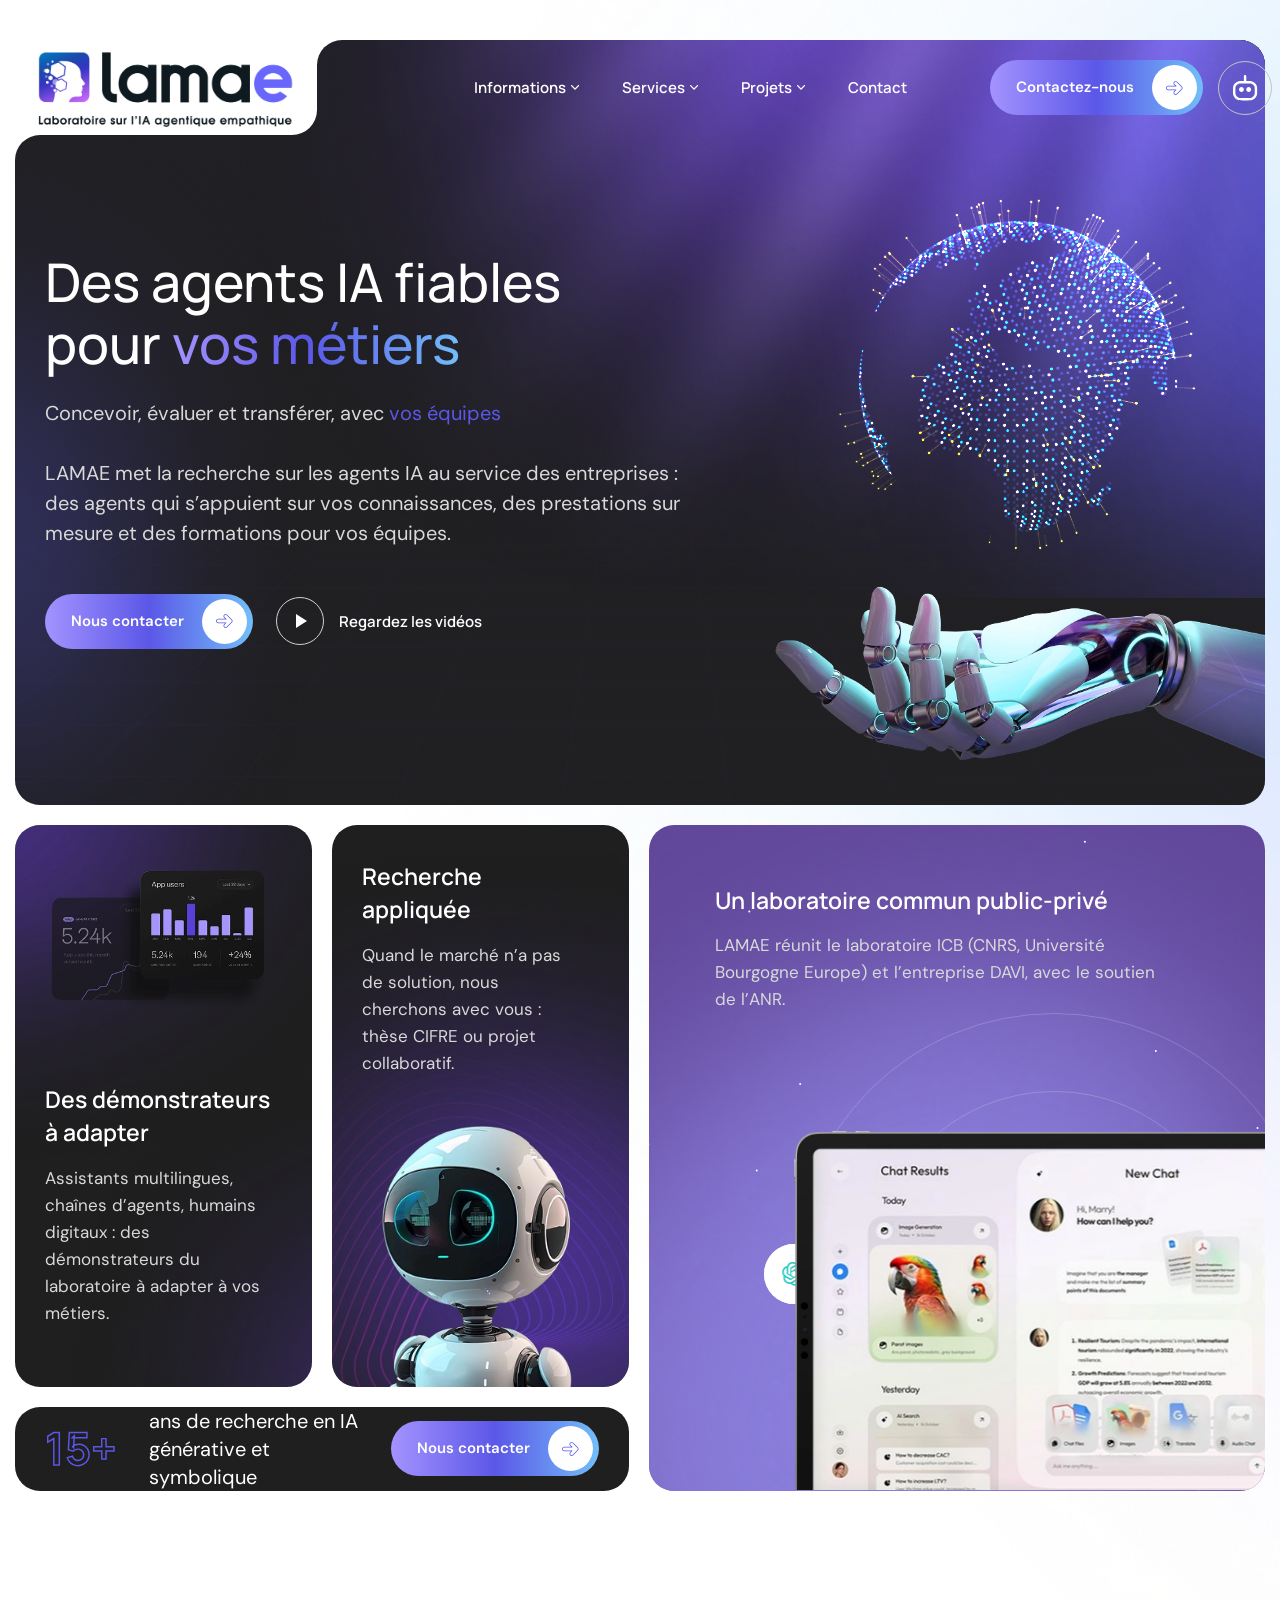
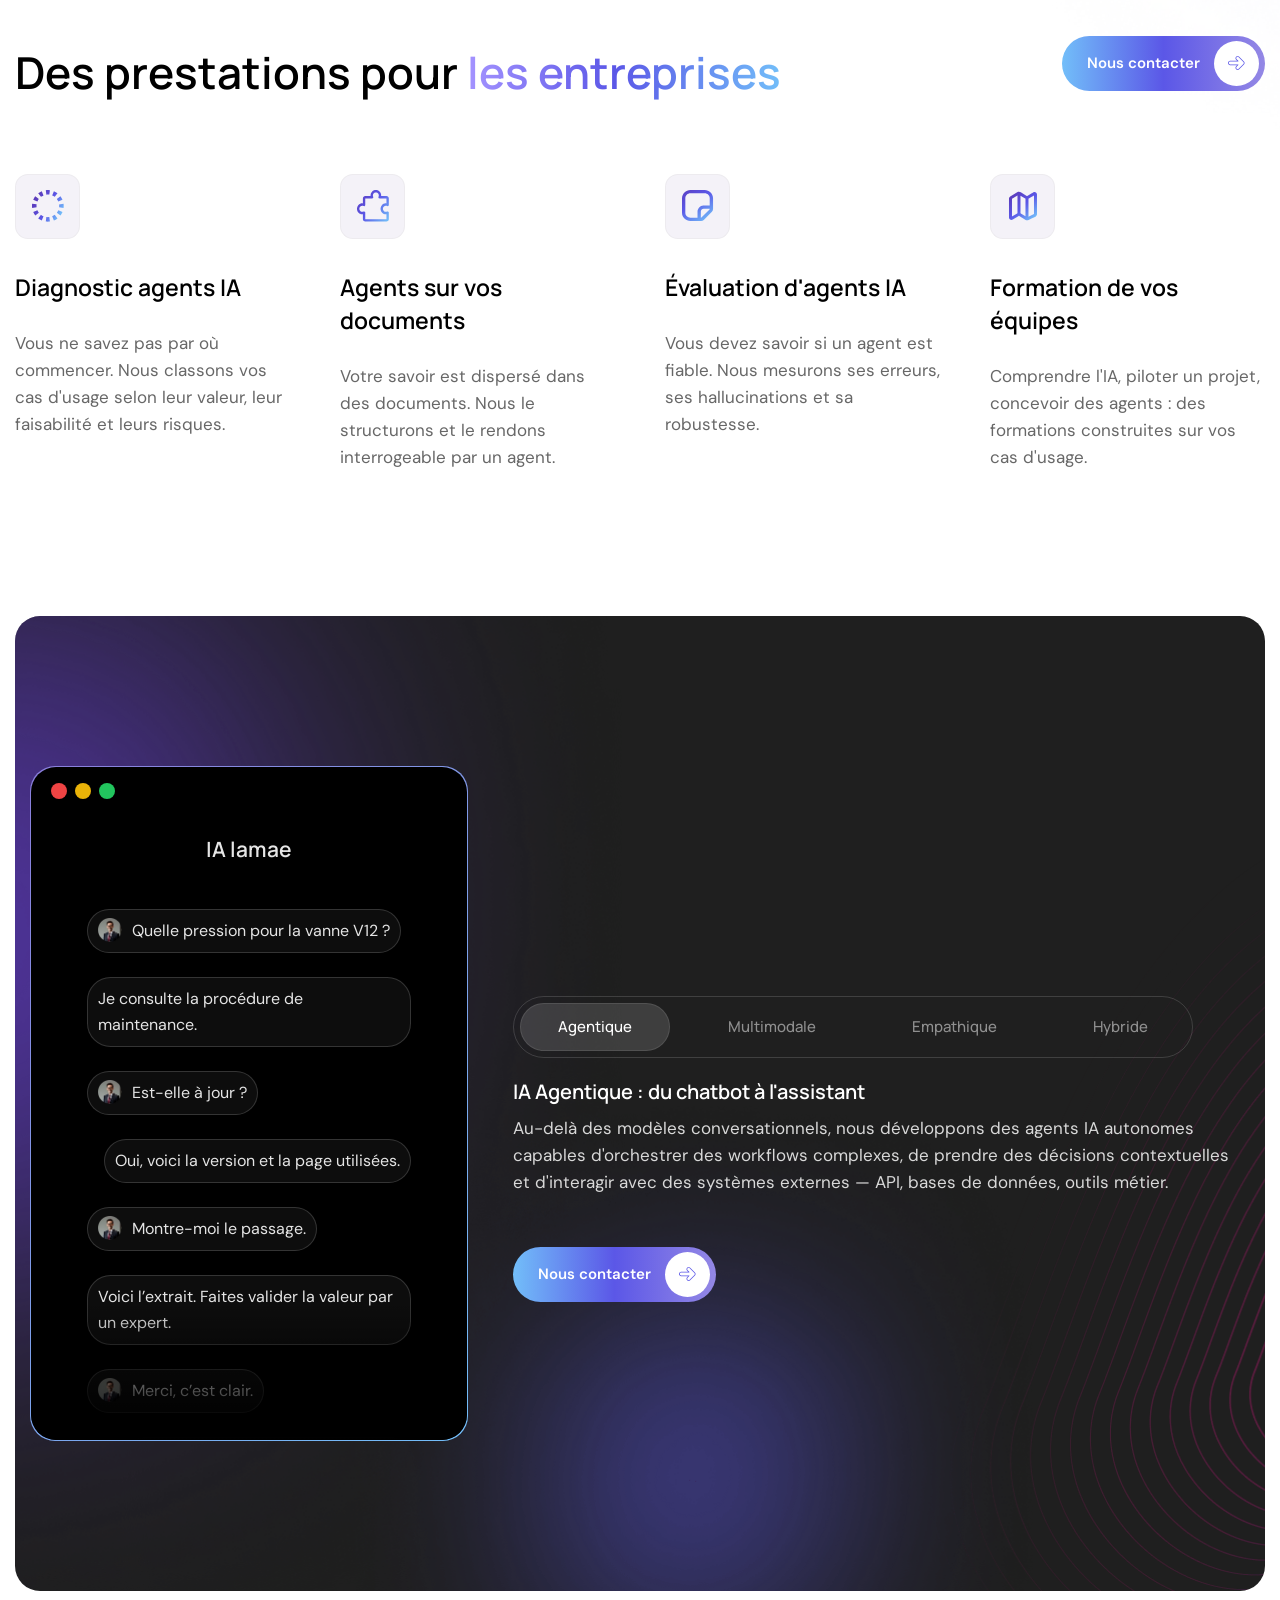
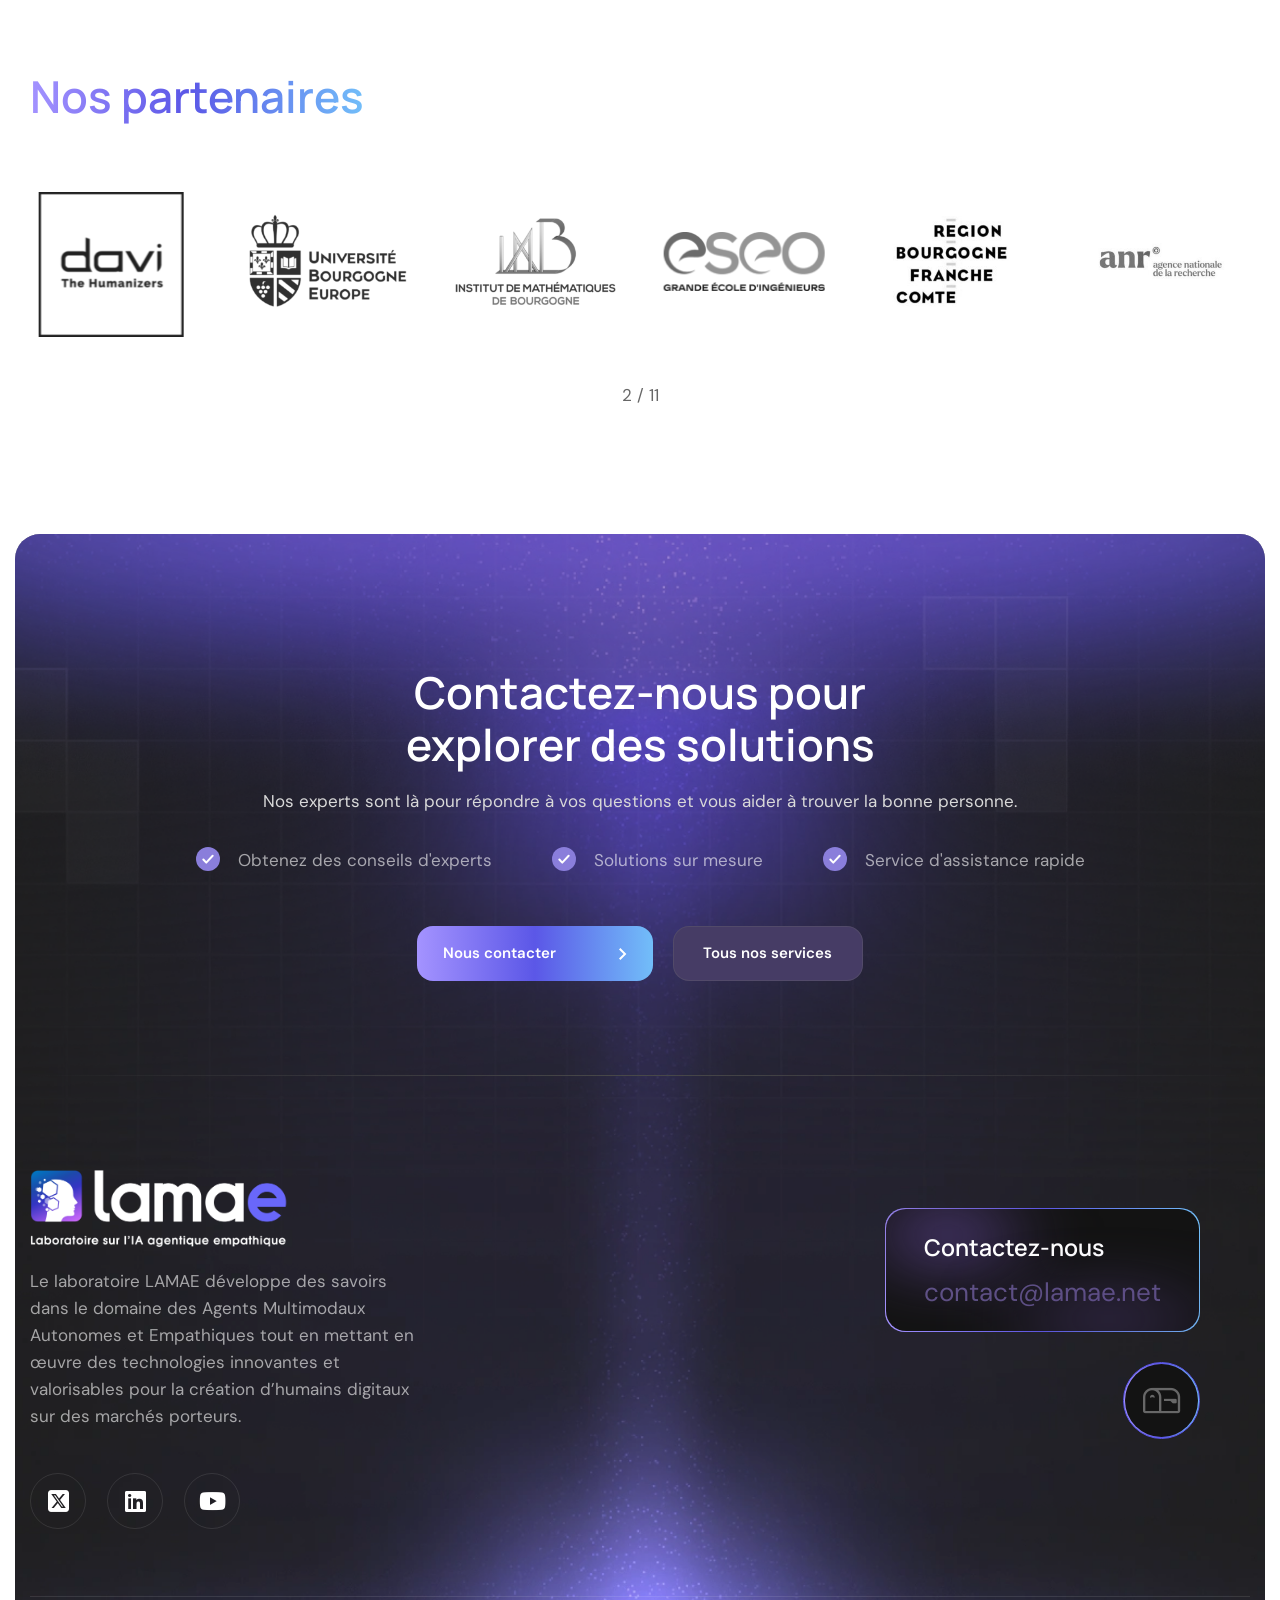
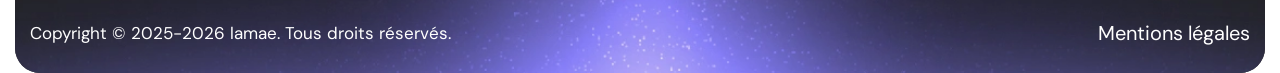
==== commit dcf3a381: "Amélioration du design : typographie, contraste, icônes, en-têtes Co-Authored-By: Claude Opus 5.5 <n" ====
--- a/index.html
+++ b/index.html
@@ -96,7 +96,8 @@
 <link rel="icon" href="wp-content/uploads/2026/02/cropped-carre-vs2-192x192.png" sizes="192x192" />
 <link rel="apple-touch-icon" href="wp-content/uploads/2026/02/cropped-carre-vs2-180x180.png" />
 <meta name="msapplication-TileImage" content="wp-content/uploads/2026/02/cropped-carre-vs2-270x270.png" />
-<style id="pxl-page-dynamic-css" data-type="redux-output-css">#pxl-wapper #pxl-main{padding-top:0px;padding-bottom:0px;}</style></head>
+<style id="pxl-page-dynamic-css" data-type="redux-output-css">#pxl-wapper #pxl-main{padding-top:0px;padding-bottom:0px;}</style><link rel="stylesheet" href="assets/lamae.css">
+</head>
 <body class="home wp-singular page-template-default page page-id-4391 wp-theme-auregon theme-auregon woocommerce-no-js   pxl-redux-page  body-default-font   heading-default-font   bd-px-header--transparent  woocommerce-layout-grid pxl-shape-body-show elementor-default elementor-kit-8 elementor-page elementor-page-4391">
         <div id="pxl-wapper" class="pxl-wapper">
                                                 <div id="pxl-loadding" class="pxl-loader">
@@ -427,7 +428,7 @@
 				<div class="elementor-widget-container">
 					<div class="pxl-text-editor default">
 	<div class="pxl-item--inner " data-wow-delay="ms">
-					<p>années de recherche dans l&#8217;IA générative et symbolique</p>			</div>
+					<p>ans de recherche en IA générative et symbolique</p>			</div>
 </div>				</div>
 				</div>
 				<div class="elementor-element elementor-element-b71687b elementor-widget elementor-widget-pxl_button" data-id="b71687b" data-element_type="widget" data-e-type="widget" data-widget_type="pxl_button.default">
@@ -504,7 +505,7 @@
 				<div class="elementor-widget-container">
 					<div class="pxl-icon-box pxl-icon-box2  style-1" data-wow-delay="ms">
         <div class="pxl-item--inner">
-        <a class="pxl-item--link" ></a>
+        <a class="pxl-item--link" href="nos-services/index.html#services" aria-label="En savoir plus"></a>
                     <div class="pxl-item--icon">
                 <svg xmlns="http://www.w3.org/2000/svg" width="27" height="27" viewBox="0 0 27 27" fill="none"><path fill-rule="evenodd" clip-rule="evenodd" d="M21.5173 2.76482L19.1952 5.79859C18.8683 5.54835 18.5203 5.31542 18.1511 5.1023C17.782 4.88917 17.4062 4.70421 17.0261 4.54629L18.4923 1.01834C19.0247 1.23946 19.5488 1.49768 20.0614 1.79365C20.574 2.08961 21.0597 2.41434 21.5173 2.76482ZM15.1212 0.113162C13.9544 -0.0399708 12.7805 -0.036321 11.6302 0.115881L12.1316 3.90327C12.9547 3.79442 13.7929 3.79196 14.6241 3.90108L15.1212 0.113162ZM8.25799 1.01945L9.71747 4.55024C8.95004 4.8675 8.2231 5.28444 7.55779 5.79452L5.23321 2.76261C6.16717 2.04653 7.18556 1.46279 8.25799 1.01945ZM2.76636 5.23208L5.80014 7.55424C5.54993 7.88109 5.31702 8.22915 5.10389 8.59829C4.89076 8.96744 4.70579 9.34318 4.54783 9.72329L1.0199 8.25704C1.24111 7.72475 1.49928 7.20067 1.79524 6.68805C2.09121 6.17542 2.41598 5.6898 2.76636 5.23208ZM0.11469 11.6281L3.90271 12.1253C3.79361 12.9566 3.79595 13.7946 3.90493 14.6179L0.117474 15.1192C-0.0348094 13.9688 -0.0384582 12.795 0.11469 11.6281ZM1.02106 18.4914L4.55177 17.0319C4.86901 17.7993 5.28602 18.5263 5.79612 19.1916L2.76419 21.5162C2.04813 20.5822 1.46437 19.5639 1.02106 18.4914ZM5.23367 23.9831C5.69139 24.3334 6.17701 24.6582 6.68964 24.9542C7.20226 25.2501 7.72634 25.5083 8.25863 25.7295L9.72488 22.2016C9.34477 22.0436 8.96903 21.8587 8.59989 21.6455C8.23074 21.4324 7.88268 21.1995 7.55583 20.9493L5.23367 23.9831ZM11.6297 26.6347L12.1269 22.8467C12.9581 22.9558 13.7962 22.9534 14.6194 22.8445L15.1208 26.632C13.9704 26.7842 12.7966 26.7879 11.6297 26.6347ZM18.493 25.7284L17.0336 22.1977C17.8009 21.8804 18.528 21.4634 19.1933 20.9533L21.5177 23.9852C20.5838 24.7012 19.5654 25.285 18.493 25.7284ZM23.9846 21.5157L20.9508 19.1936C21.2011 18.8667 21.434 18.5187 21.6471 18.1495C21.8603 17.7804 22.0452 17.4046 22.2031 17.0245L25.7311 18.4907C25.51 19.0231 25.2517 19.5472 24.9558 20.0598C24.6598 20.5724 24.3351 21.0581 23.9846 21.5157ZM26.6362 15.1197L22.8483 14.6225C22.9574 13.7913 22.9549 12.9532 22.8461 12.1301L26.6336 11.6286C26.7857 12.779 26.7894 13.9528 26.6362 15.1197ZM25.73 8.25639L22.1992 9.71581C21.8819 8.94851 21.465 8.22146 20.9549 7.55617L23.9868 5.23168C24.7028 6.16566 25.2867 7.18388 25.73 8.25639Z" fill="url(#paint0_linear_4_19045)"></path><defs><linearGradient id="paint0_linear_4_19045" x1="1.79524" y1="6.68805" x2="24.9558" y2="20.0598" gradientUnits="userSpaceOnUse"><stop stop-color="#5B39B8"></stop><stop offset="0.548077" stop-color="#5B57E7"></stop><stop offset="1" stop-color="#72BEF9"></stop></linearGradient></defs></svg>            </div>
                         <h5 class="pxl-item--title el-empty">Diagnostic agents IA</h5>
@@ -516,7 +517,7 @@
 				<div class="elementor-widget-container">
 					<div class="pxl-icon-box pxl-icon-box2  style-1" data-wow-delay="ms">
         <div class="pxl-item--inner">
-        <a class="pxl-item--link" ></a>
+        <a class="pxl-item--link" href="offre-agents-documents/index.html" aria-label="En savoir plus"></a>
                     <div class="pxl-item--icon">
                 <svg xmlns="http://www.w3.org/2000/svg" width="28" height="28" viewBox="0 0 28 28" fill="none"><path d="M27.3648 18.9309C27.2178 18.8354 27.0497 18.7797 26.8761 18.769C26.7026 18.7583 26.5293 18.793 26.3722 18.8699C25.9793 19.0613 25.5457 19.1473 25.1119 19.1199C24.678 19.0924 24.2579 18.9523 23.8907 18.7127C23.5235 18.4731 23.221 18.1417 23.0114 17.7494C22.8018 17.357 22.6919 16.9165 22.6919 16.4686C22.6919 16.0207 22.8018 15.5802 23.0114 15.1878C23.221 14.7955 23.5235 14.4641 23.8907 14.2245C24.2579 13.9849 24.678 13.8448 25.1119 13.8174C25.5457 13.7899 25.9793 13.8759 26.3722 14.0674C26.5295 14.1442 26.703 14.1789 26.8767 14.168C27.0504 14.1572 27.2186 14.1012 27.3657 14.0054C27.5127 13.9096 27.6339 13.7769 27.7178 13.6199C27.8017 13.4628 27.8457 13.2864 27.8456 13.1071V7.43735C27.8456 6.87377 27.6283 6.33326 27.2415 5.93475C26.8548 5.53623 26.3301 5.31235 25.7831 5.31235H21.1142C21.1333 5.13596 21.1428 4.95859 21.1425 4.7811C21.1416 4.12809 21.0112 3.48216 20.7594 2.8829C20.5076 2.28364 20.1396 1.74368 19.6781 1.2961C19.0391 0.677742 18.2431 0.258527 17.3824 0.0870026C16.5217 -0.0845222 15.6314 -0.00134054 14.8147 0.326915C13.9979 0.655171 13.2882 1.21507 12.7675 1.94178C12.2469 2.66849 11.9367 3.53229 11.8729 4.43313C11.8531 4.72616 11.8591 5.02044 11.8909 5.31235H7.22064C6.67363 5.31235 6.14902 5.53623 5.76223 5.93475C5.37544 6.33326 5.15814 6.87377 5.15814 7.43735V11.7166C4.98694 11.6968 4.81479 11.687 4.64251 11.6874C4.00872 11.6884 3.38181 11.8228 2.80019 12.0822C2.21856 12.3416 1.69447 12.7207 1.26001 13.1961C0.822438 13.6723 0.485503 14.2369 0.270502 14.8541C0.0555007 15.4713 -0.0328918 16.1278 0.0109111 16.782C0.0848105 17.934 0.559892 19.0198 1.34879 19.8397C2.13769 20.6595 3.18736 21.1584 4.30478 21.2445C4.58918 21.2656 4.87486 21.2594 5.15814 21.2259V25.4999C5.15814 26.0634 5.37544 26.6039 5.76223 27.0025C6.14902 27.401 6.67363 27.6249 7.22064 27.6249H25.7831C26.3301 27.6249 26.8548 27.401 27.2415 27.0025C27.6283 26.6039 27.8456 26.0634 27.8456 25.4999V19.8301C27.8457 19.6506 27.8017 19.4739 27.7176 19.3167C27.6335 19.1595 27.5122 19.0268 27.3648 18.9309ZM25.7831 25.4999H7.22064V19.8301C7.22069 19.6508 7.17671 19.4744 7.09279 19.3173C7.00887 19.1603 6.88774 19.0276 6.74067 18.9318C6.5936 18.836 6.42539 18.78 6.25169 18.7692C6.07799 18.7583 5.90445 18.793 5.74724 18.8699C5.35429 19.0613 4.92073 19.1473 4.48687 19.1199C4.053 19.0924 3.63293 18.9523 3.26569 18.7127C2.89845 18.4731 2.59597 18.1417 2.38638 17.7494C2.17679 17.357 2.06688 16.9165 2.06688 16.4686C2.06688 16.0207 2.17679 15.5802 2.38638 15.1878C2.59597 14.7955 2.89845 14.4641 3.26569 14.2245C3.63293 13.9849 4.053 13.8448 4.48687 13.8174C4.92073 13.7899 5.35429 13.8759 5.74724 14.0674C5.90445 14.1442 6.07799 14.1789 6.25169 14.168C6.42539 14.1572 6.5936 14.1012 6.74067 14.0054C6.88774 13.9096 7.00887 13.7769 7.09279 13.6199C7.17671 13.4628 7.22069 13.2864 7.22064 13.1071V7.43735H13.2393C13.4133 7.43741 13.5845 7.3921 13.7369 7.30563C13.8894 7.21917 14.0181 7.09436 14.1111 6.94284C14.2042 6.79132 14.2585 6.618 14.269 6.43904C14.2795 6.26008 14.2459 6.08128 14.1713 5.9193C13.9854 5.51445 13.902 5.06775 13.9286 4.62074C13.9553 4.17373 14.0912 3.74092 14.3238 3.36256C14.5563 2.98419 14.878 2.67255 15.2588 2.4566C15.6396 2.24066 16.0672 2.12742 16.5019 2.12742C16.9366 2.12742 17.3642 2.24066 17.745 2.4566C18.1258 2.67255 18.4475 2.98419 18.68 3.36256C18.9126 3.74092 19.0485 4.17373 19.0752 4.62074C19.1018 5.06775 19.0184 5.51445 18.8325 5.9193C18.7579 6.08128 18.7243 6.26008 18.7348 6.43904C18.7453 6.618 18.7996 6.79132 18.8926 6.94284C18.9857 7.09436 19.1144 7.21917 19.2668 7.30563C19.4193 7.3921 19.5905 7.43741 19.7645 7.43735H25.7831V11.7179C25.4999 11.6845 25.2142 11.6782 24.9298 11.6993C23.7295 11.7869 22.6092 12.3513 21.8052 13.2736C21.0011 14.1958 20.5762 15.4038 20.62 16.6427C20.6638 17.8816 21.173 19.0545 22.04 19.914C22.9071 20.7736 24.0643 21.2525 25.2675 21.2499C25.4398 21.2502 25.6119 21.2404 25.7831 21.2206V25.4999Z" fill="url(#paint0_linear_4_19050)"></path><defs><linearGradient id="paint0_linear_4_19050" x1="-2.60148" y1="2.49533e-07" x2="28.5788" y2="25.0052" gradientUnits="userSpaceOnUse"><stop stop-color="#5B39B8"></stop><stop offset="0.531376" stop-color="#5B57E7"></stop><stop offset="1" stop-color="#72BEF9"></stop></linearGradient></defs></svg>            </div>
                         <h5 class="pxl-item--title el-empty">Agents sur vos documents</h5>
@@ -528,7 +529,7 @@
 				<div class="elementor-widget-container">
 					<div class="pxl-icon-box pxl-icon-box2  style-1" data-wow-delay="ms">
         <div class="pxl-item--inner">
-        <a class="pxl-item--link" ></a>
+        <a class="pxl-item--link" href="nos-services/index.html#services" aria-label="En savoir plus"></a>
                     <div class="pxl-item--icon">
                 <svg xmlns="http://www.w3.org/2000/svg" width="28" height="28" viewBox="0 0 28 28" fill="none"><path d="M19.8915 0C21.8216 0 23.6727 0.766723 25.0374 2.1315C26.4022 3.49628 27.1689 5.34731 27.1689 7.2774V16.6992C27.1689 17.6035 26.808 18.4691 26.1676 19.1056L19.0551 26.1812C18.4187 26.8139 17.5578 27.169 16.6604 27.1689H7.2774C5.34731 27.1689 3.49628 26.4022 2.1315 25.0374C0.766723 23.6727 0 21.8216 0 19.8915V7.2774C0 5.34731 0.766723 3.49628 2.1315 2.1315C3.49628 0.766723 5.34731 0 7.2774 0H19.8915ZM19.8915 2.91096H7.2774C6.11934 2.91096 5.00872 3.37099 4.18986 4.18986C3.37099 5.00872 2.91096 6.11934 2.91096 7.2774V19.8915C2.91096 21.0496 3.37099 22.1602 4.18986 22.9791C5.00872 23.798 6.11934 24.258 7.2774 24.258H13.5825L13.5845 18.9212C13.5844 17.5622 14.1028 16.2544 15.0339 15.2645C15.965 14.2746 17.2387 13.6772 18.5952 13.5942L18.9212 13.5845H24.258V7.2774C24.258 6.11934 23.798 5.00872 22.9791 4.18986C22.1602 3.37099 21.0496 2.91096 19.8915 2.91096ZM24.258 16.4954H18.9212C17.5822 16.4954 16.4954 17.5822 16.4954 18.9212L16.4935 24.258H16.6604C16.7885 24.2577 16.9113 24.2068 17.0019 24.1163L24.1144 17.0427C24.1598 16.9977 24.1958 16.9442 24.2204 16.8853C24.2451 16.8263 24.2578 16.7631 24.258 16.6992V16.4954Z" fill="url(#paint0_linear_4_19041)"></path><defs><linearGradient id="paint0_linear_4_19041" x1="-1.71167e-07" y1="-5.616" x2="23.1119" y2="27.1689" gradientUnits="userSpaceOnUse"><stop stop-color="#5B39B8"></stop><stop offset="0.494619" stop-color="#5B57E7"></stop><stop offset="1" stop-color="#72BEF9"></stop></linearGradient></defs></svg>            </div>
                         <h5 class="pxl-item--title el-empty">Évaluation d'agents IA</h5>
@@ -540,7 +541,7 @@
 				<div class="elementor-widget-container">
 					<div class="pxl-icon-box pxl-icon-box2  style-1" data-wow-delay="ms">
         <div class="pxl-item--inner">
-        <a class="pxl-item--link" ></a>
+        <a class="pxl-item--link" href="nos-services/index.html#formation" aria-label="En savoir plus"></a>
                     <div class="pxl-item--icon">
                 <svg xmlns="http://www.w3.org/2000/svg" width="32" height="32" viewBox="0 0 32 32" fill="none"><path fill-rule="evenodd" clip-rule="evenodd" d="M10.1823 2.32112C11.3067 1.6597 12.7056 1.67851 13.8118 2.3699L19.7245 6.0653C19.8865 6.16654 20.0921 6.16666 20.2541 6.06558L26.1655 2.37962C27.8307 1.34131 29.9883 2.53862 29.9883 4.50102V24.3644C29.9883 25.3328 29.4291 26.214 28.5527 26.6264L21.6137 29.8918C20.5373 30.3984 19.2773 30.3236 18.2685 29.693L12.252 25.9328C12.0901 25.8314 11.8846 25.8314 11.7225 25.9324L5.81104 29.6184C4.14582 30.6568 1.98828 29.4594 1.98828 27.497V8.57098C1.98828 7.68506 2.45714 6.8653 3.22074 6.41614L10.1823 2.32112ZM4.98828 8.85694L10.4883 5.62166V23.1938C10.3679 23.2508 10.25 23.3152 10.1352 23.3868L4.98828 26.596V8.85694ZM13.842 23.3888C13.727 23.3168 13.6089 23.2522 13.4883 23.195V5.7054L18.1345 8.6093C18.2495 8.68118 18.3677 8.74576 18.4883 8.80308V26.2926L13.842 23.3888ZM21.4883 26.6354L26.9883 24.047V5.40202L21.8415 8.61126C21.7267 8.68284 21.6087 8.74718 21.4883 8.80426V26.6354Z" fill="url(#paint0_linear_4_19053)"></path><defs><linearGradient id="paint0_linear_4_19053" x1="3.74851" y1="3.87837" x2="26.9469" y2="28.9394" gradientUnits="userSpaceOnUse"><stop stop-color="#5B39B8"></stop><stop offset="0.51083" stop-color="#5B57E7"></stop><stop offset="1" stop-color="#72BEF9"></stop></linearGradient></defs></svg>            </div>
                         <h5 class="pxl-item--title el-empty">Formation de vos équipes</h5>
--- a/assets/lamae.css
+++ b/assets/lamae.css
@@ -0,0 +1,42 @@
+/* Ajustements de design LAMAE, chargés après le thème */
+h1,h2,h3,h4,h5,h6,.pxl-item--title,.pxl-page-title,.breadcrumb-entry,.pxl-heading .pxl-item--title,[class*="breadcrumb"] *{text-transform:none!important}
+h1,h2,h3{text-wrap:balance}
+a:focus-visible,button:focus-visible{outline:3px solid #7B5CF6!important;outline-offset:3px}
+/* Blocs des pages : police du site, contraste et tailles lisibles */
+:is(.lsvc,.lcoa,.ltcn,.lmm,.lns,[data-lamae]){font-family:"DM Sans",system-ui,sans-serif!important;--muted:rgba(255,255,255,.8)!important;display:flex;flex-direction:column;gap:18px}
+:is(.lsvc,.lcoa,.ltcn,.lmm,[data-lamae])>[class$="-div"]{display:none}
+:is(.lsvc,.lcoa,.ltcn,.lmm,[data-lamae]) :is(h1,h2,h3,h4){font-family:Manrope,system-ui,sans-serif!important;font-weight:600!important;letter-spacing:-.015em}
+:is(.lsvc,.lcoa,.ltcn,.lmm,[data-lamae]) :is(p,li){font-size:max(1rem,16px)}
+:is(.lsvc,.lcoa,.ltcn,.lmm,[data-lamae]) :is([class$="-lead"],[class$="-hero-sub"],[class*="-lead "]){font-size:1.15rem}
+:is(.lsvc,.lcoa,.ltcn,.lmm,[data-lamae]) :is([class*="-tag"],[class*="-badge"]){font-size:.8rem!important;letter-spacing:.02em!important;text-transform:none!important}
+/* La bannière répète le titre quand la page a son propre en-tête */
+body:has(.lsvc,.lcoa,.ltcn,.lmm,[data-lamae]) #pxl-page-title-elementor{display:none}
+
+/* Icônes */
+.li{width:1em;height:1em;fill:none;stroke:currentColor;stroke-width:1.7;stroke-linecap:round;stroke-linejoin:round;display:inline-block;vertical-align:-.12em}
+.lsvc-value-icon,.lsvc-aud-icon{color:#7B5CF6;font-size:2rem}.lsvc-value-icon{color:#b3a6ff}
+.lsvc-card-top-icon{color:#fff}.lsvc-offer-side span{color:#fff}
+/* Services */
+.lsvc-card-top{background:linear-gradient(135deg,#7B5CF6,#5046C8)!important}
+.lsvc-card{display:flex;flex-direction:column}.lsvc-card-body{flex:1;display:flex;flex-direction:column}.lsvc-card-body>p:last-child{margin:auto 0 0;padding-top:16px;font-weight:600}
+.lsvc-values{grid-template-columns:repeat(auto-fit,minmax(min(100%,240px),1fr))!important}
+.lsvc-value{text-align:left}
+.lsvc-audiences{display:flex!important;flex-wrap:wrap}.lsvc-aud{flex:1 1 280px}
+.lsvc-offer-side i{display:none}.lsvc-offer-side span{font-size:1.7rem}
+.lsvc-hero-stats{margin-top:36px!important}
+.lsvc-btn--ghost{color:#fff!important}
+@media(min-width:1000px){.lsvc-hero{display:grid;grid-template-columns:minmax(0,1.25fr) minmax(0,1fr);gap:48px;align-items:center}}
+.lsvc-fig{position:relative;z-index:1;margin:0;color:#fff}.lsvc-fig svg{width:100%;height:auto;display:block;max-width:520px;margin:auto}
+@media(max-width:999px){.lsvc-fig{margin-top:40px}}
+@media(max-width:480px){.lsvc-hero,.lsvc-sec{padding:44px 20px!important}}
+/* Accueil */
+.pxl-tabs .pxl-item--content pre{font:600 1.25rem/1.35 Manrope,system-ui,sans-serif;background:none;border:0;padding:0;margin:0 0 10px;color:#fff;white-space:normal}
+:is(.lsvc,.lcoa,.ltcn,.lmm,[data-lamae]) [class*="-sec--light"]{--muted:#4a4a68}
+.lsvc-aud{flex:1 1 30%;min-width:min(100%,260px)}
+.lsvc :is(.lsvc-value,.lsvc-aud,.lsvc-step,.lsvc-offer,.lsvc-card-body) :is(p,li){font-size:1rem!important}
+.lsvc .lsvc-value{text-align:left!important}
+[data-lamae] :is([class*="-hero"],[class*="-sec--dark"],[class*="-sec--grad"]) p:is([class*="lead"],[class*="sub"]){color:rgba(255,255,255,.8)!important}
+[class*="-sec--light"] [class*="-stat"] :is(span,strong,small,div):not([class*="num"]),.lcoa [class*="-sec--light"] [class*="metric"] :is(strong,span,h4,div):not([class*="num"]):not([class*="val"]){color:#3a3a5a}
+body:has(.lsvc,.lcoa,.ltcn,.lmm,[data-lamae]) .pxl-entry-content>.elementor{margin-top:-60px}
+body:has(.lsvc,.lcoa,.ltcn,.lmm,[data-lamae]) .pxl-entry-content>.elementor>.e-con{padding-top:0!important}
+.lcoa [class*="-sec--light"] .lcoa-hl h4{color:#1a1a2e!important}
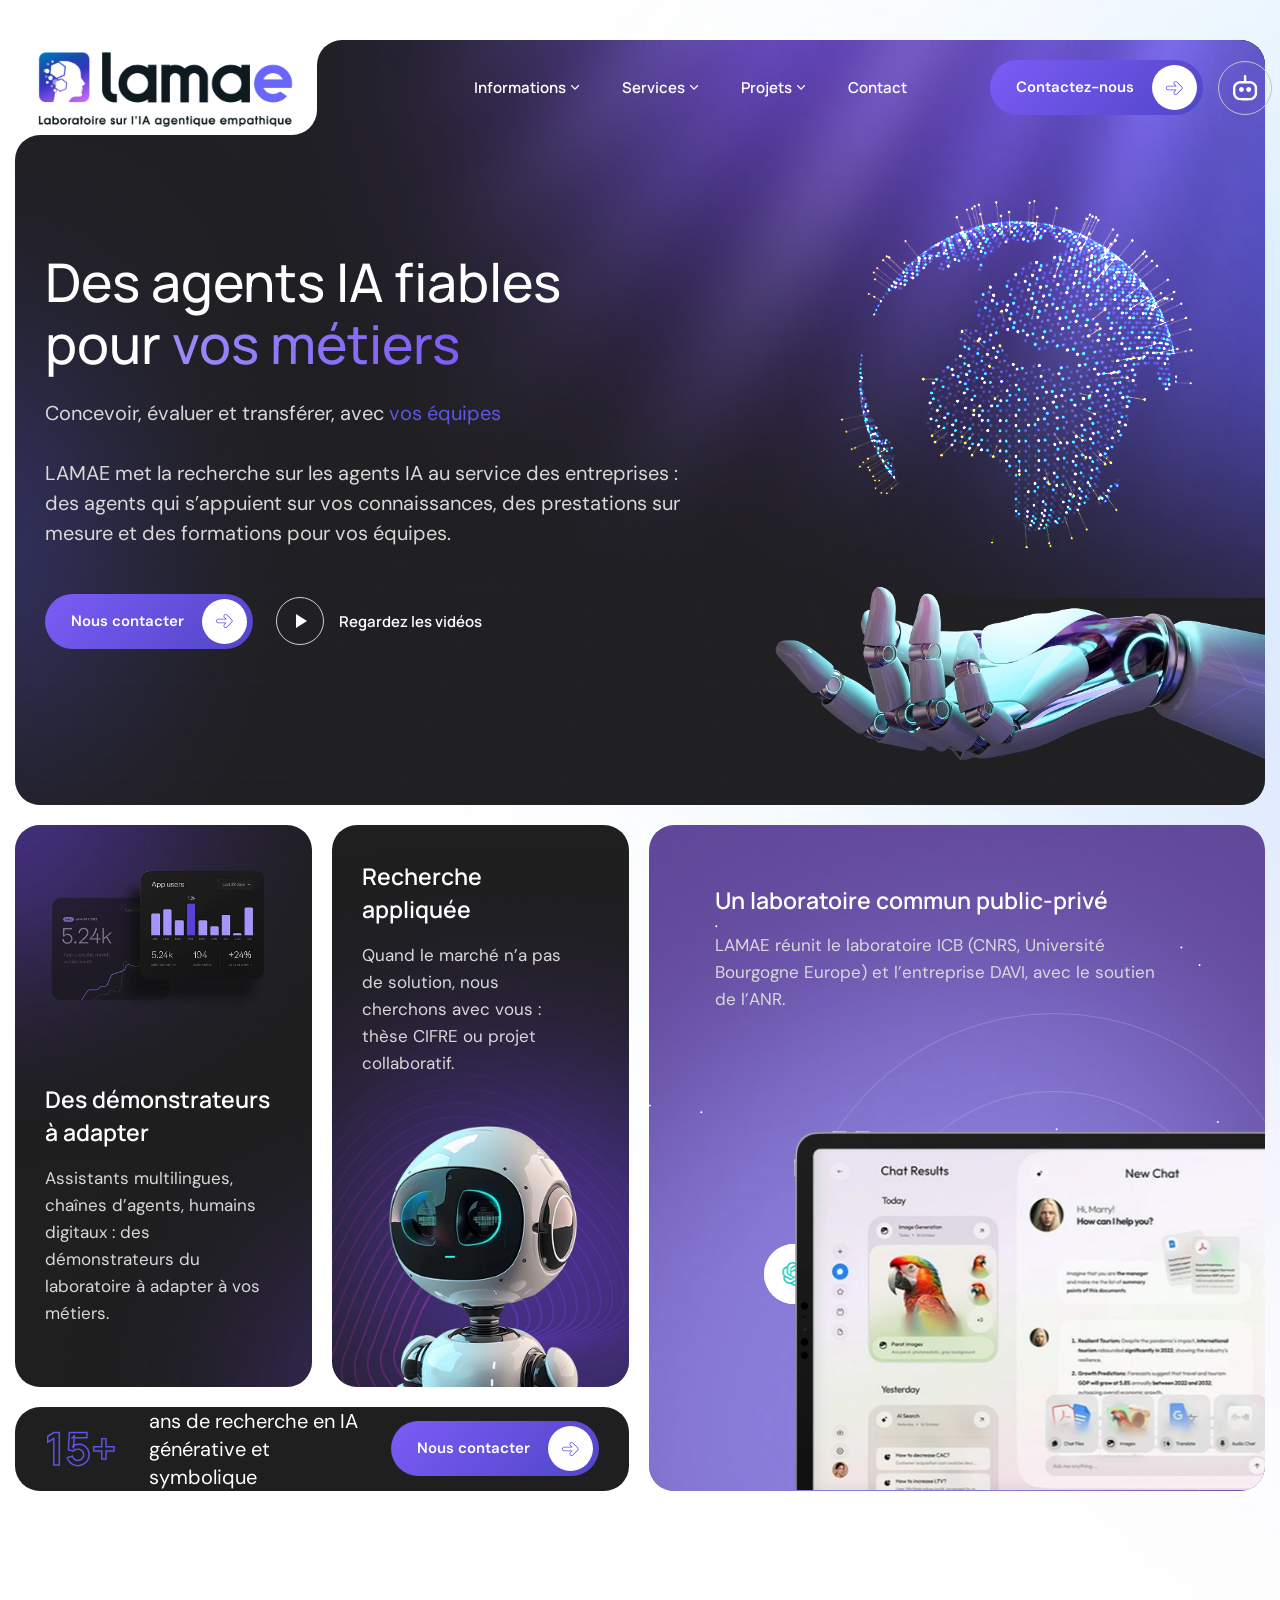
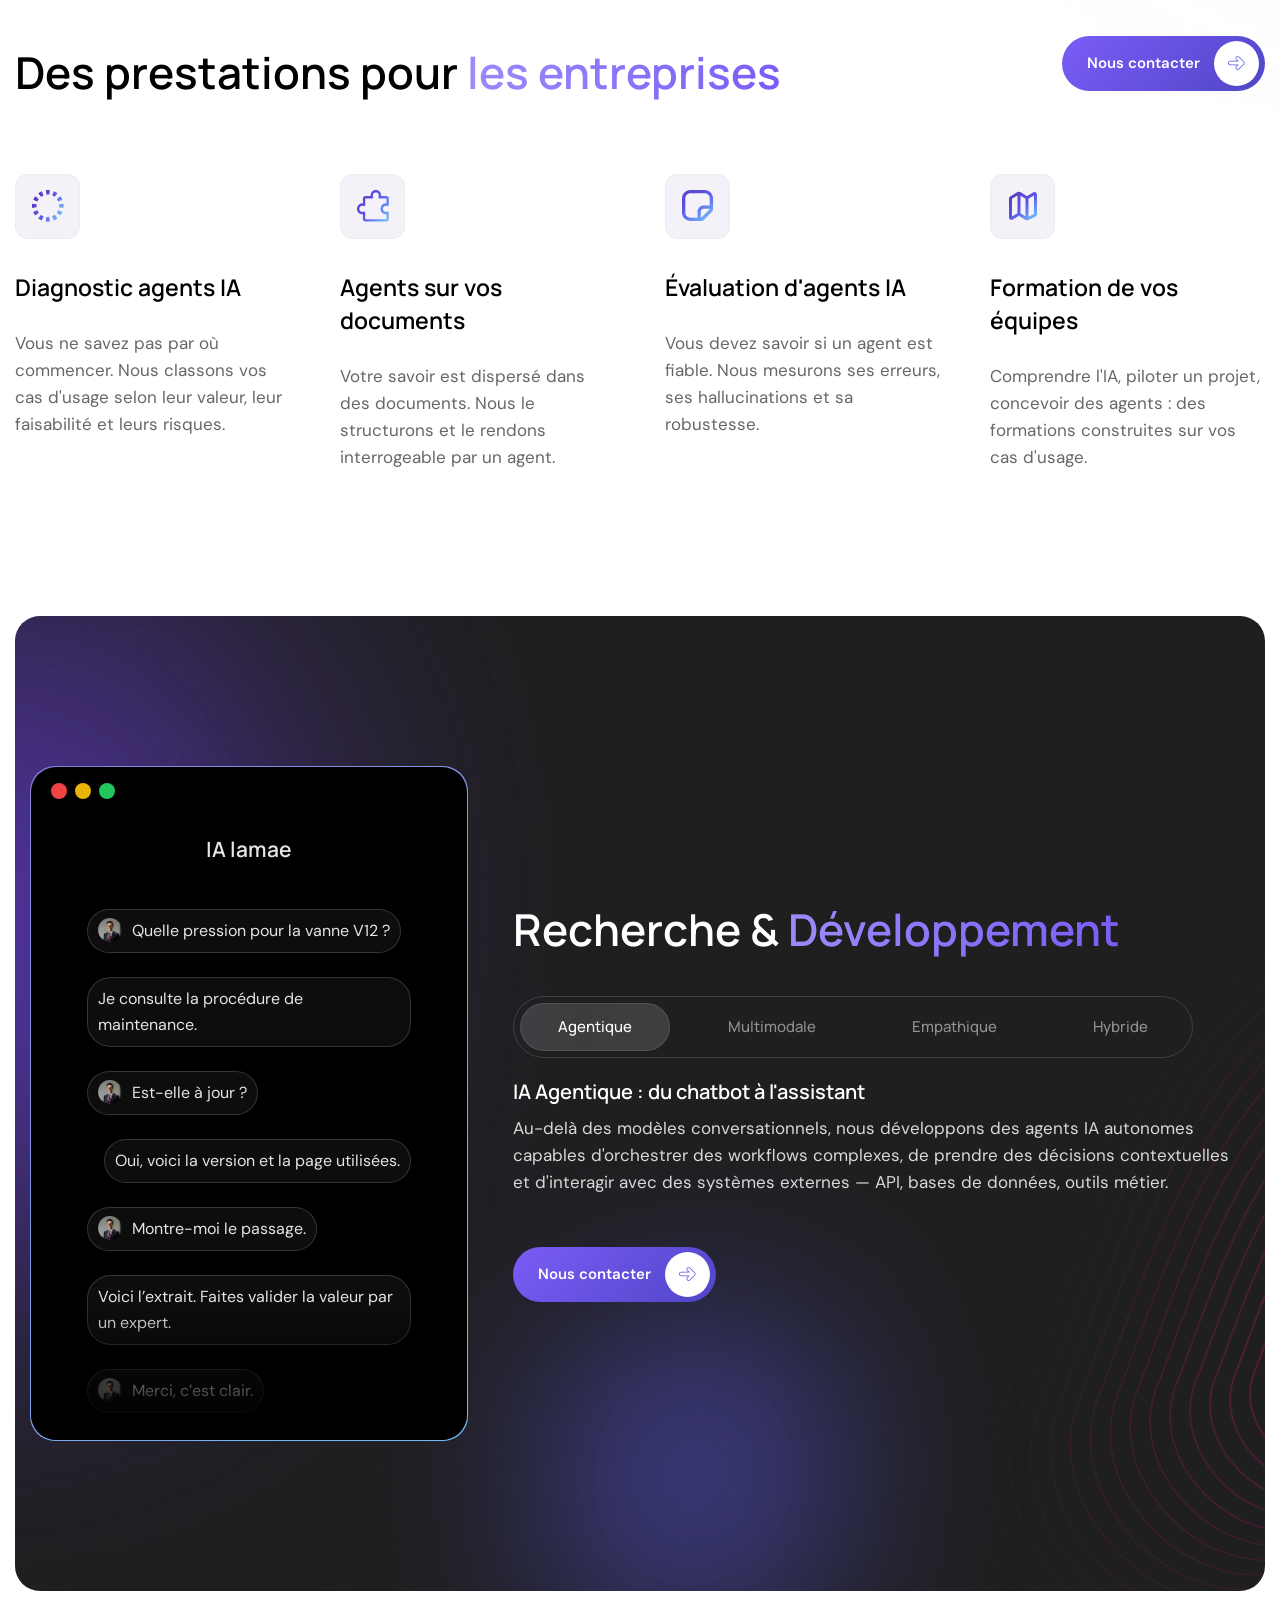
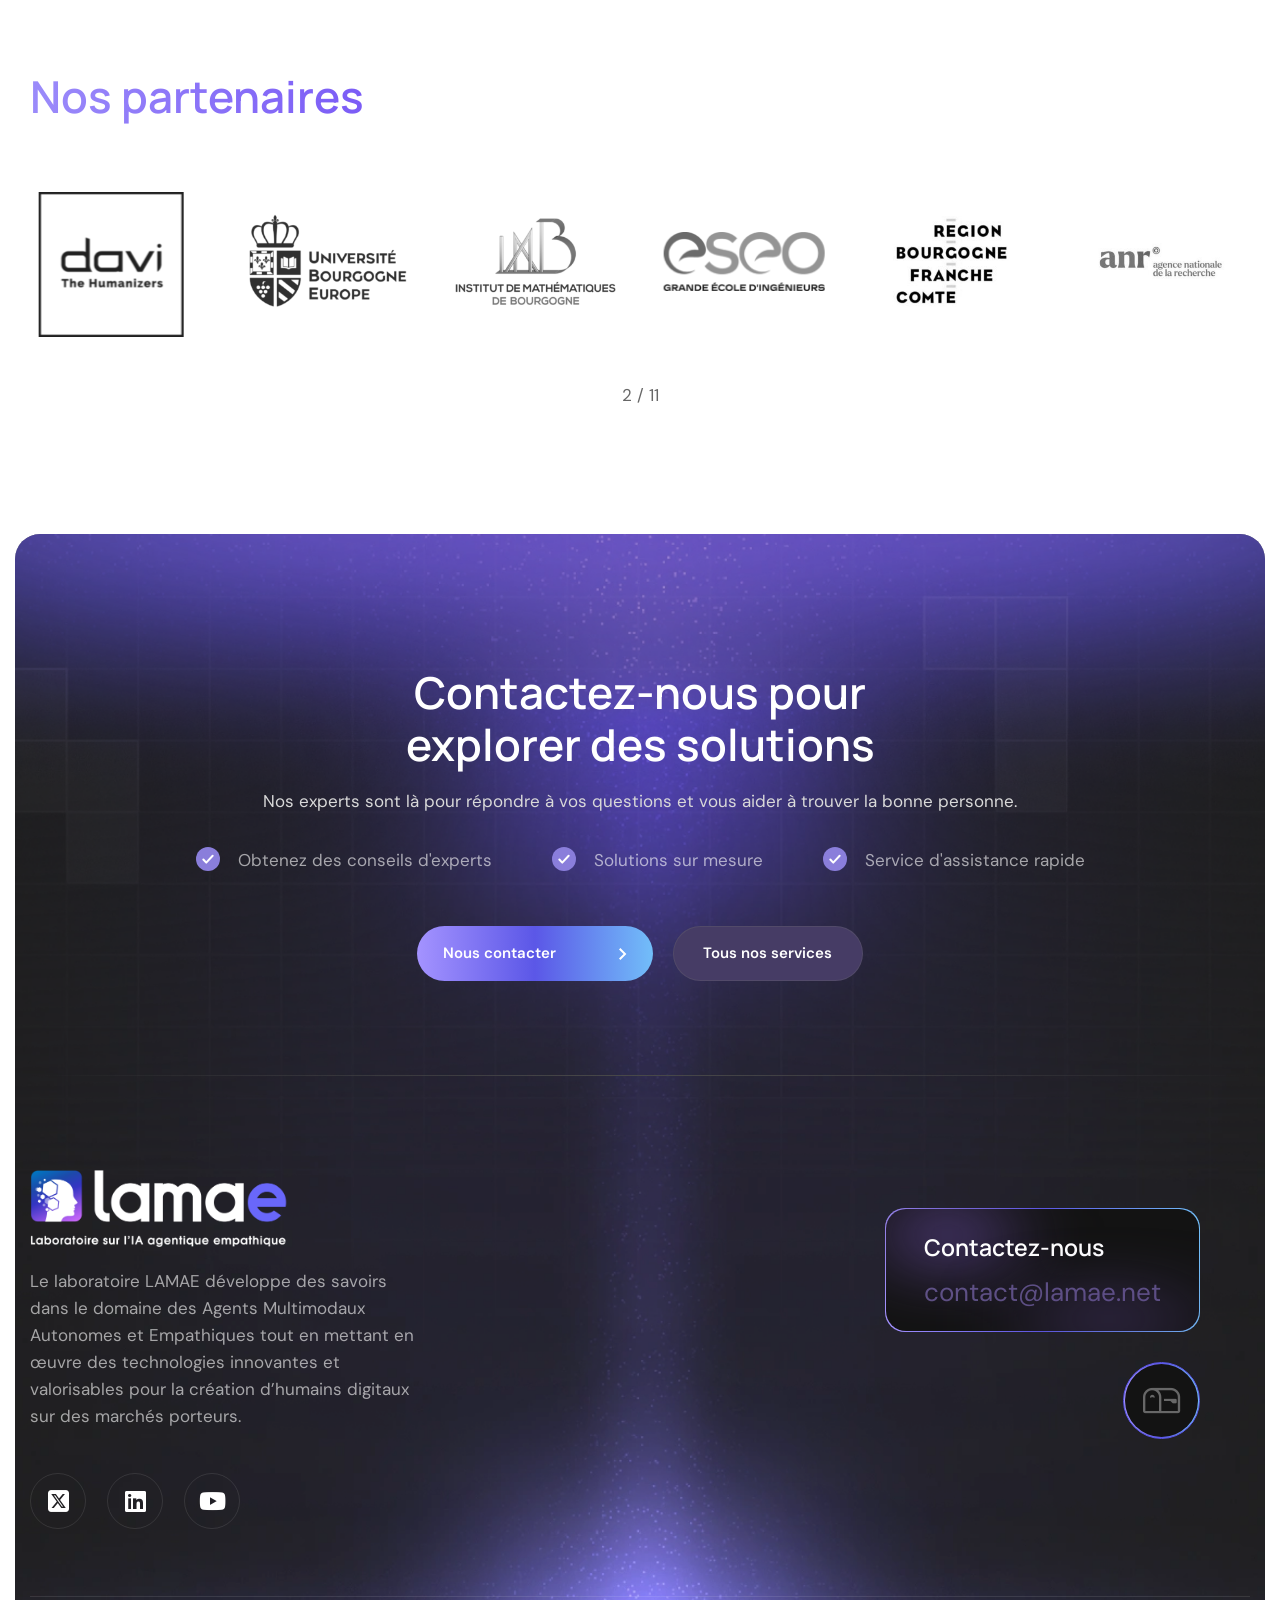
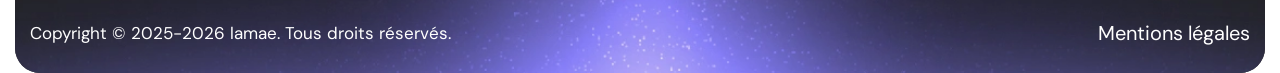
==== commit 2065da06: "Suppression de l'écran de chargement Co-Authored-By: Claude Opus 5.5 <noreply@anthropic.com>" ====
--- a/index.html
+++ b/index.html
@@ -100,14 +100,7 @@
 </head>
 <body class="home wp-singular page-template-default page page-id-4391 wp-theme-auregon theme-auregon woocommerce-no-js   pxl-redux-page  body-default-font   heading-default-font   bd-px-header--transparent  woocommerce-layout-grid pxl-shape-body-show elementor-default elementor-kit-8 elementor-page elementor-page-4391">
         <div id="pxl-wapper" class="pxl-wapper">
-                                                <div id="pxl-loadding" class="pxl-loader">
-                            <div class="loader-circle">
-                                <div class="loader-line-mask">
-                                    <div class="loader-line"></div>
-                                </div>
-                                <div class="loader-logo"><img alt="lamae" src="wp-content/uploads/2026/02/cropped-carre-vs2.png" /></div>
-                            </div>
-                        </div>
+
 <header id="pxl-header-elementor" class="is-sticky pxl-header-show"> 
             <div class="pxl-header-elementor-main px-header--transparent">
           <div class="pxl-header-content">
--- a/assets/lamae.css
+++ b/assets/lamae.css
@@ -40,3 +40,27 @@
 body:has(.lsvc,.lcoa,.ltcn,.lmm,[data-lamae]) .pxl-entry-content>.elementor{margin-top:-60px}
 body:has(.lsvc,.lcoa,.ltcn,.lmm,[data-lamae]) .pxl-entry-content>.elementor>.e-con{padding-top:0!important}
 .lcoa [class*="-sec--light"] .lcoa-hl h4{color:#1a1a2e!important}
+/* Homogénéité entre pages */
+:is(.lsvc-offer-side,.lmm-mem-side,.lmm-card-side,.lmm-type-side) i{display:none}
+:is(.lcoa,.ltcn,.lmm,[data-lamae]) [class$="-icon"]{color:#7B5CF6}
+[class*="-sec--dark"] [class$="-icon"],[class*="-sec--grad"] [class$="-icon"]{color:#b3a6ff}
+.btn.btn-2-icons-linear{background-image:linear-gradient(135deg,#7B5CF6,#5046C8)!important}
+.btn.btn-text-nina{border-radius:999px!important}
+.pxl-heading .pxl-title--highlight{background-image:linear-gradient(90deg,#9B8BFA,#7B5CF6)!important}
+.pxl-heading .pxl-item--title{font-weight:600}
+/* En-tête commun */
+.lam-sub #pxl-page-title-elementor{display:none}
+.lam-hero{margin:40px 15px 0;border-radius:25px;background:radial-gradient(circle at 88% 10%,rgba(123,92,246,.45),transparent 45%),linear-gradient(135deg,#0A0A14,#1a0a35);color:rgba(255,255,255,.8)}
+.lam-hero-in{padding:150px 48px 64px}.lam-hero h1{color:#fff;font:600 clamp(2.4rem,5vw,3.6rem)/1.1 Manrope,sans-serif;margin:0 0 12px}.lam-hero p{margin:0;font-size:1.15rem}
+.lam-sub :is(.lsvc,.lcoa,.ltcn,.lmm,[data-lamae])>[class$="-hero"]{padding-top:160px!important;border-radius:25px!important}
+@media(max-width:1199px){.lam-hero{margin-top:16px}.lam-hero-in{padding:56px 24px}.lam-sub :is(.lsvc,.lcoa,.ltcn,.lmm,[data-lamae])>[class$="-hero"]{padding-top:56px!important}}
+.lam-hero{margin-top:0;border-top:40px solid transparent;background-clip:padding-box;border-radius:65px 65px 25px 25px / 65px 65px 25px 25px}
+@media(min-width:1200px){
+.lam-sub:has(.lsvc,.lcoa,.ltcn,.lmm,[data-lamae]) .pxl-entry-content>.elementor{margin-top:-120px}
+}
+@media(max-width:1199px){.lam-hero{border-top-width:16px}}
+.lam-hero{border-radius:25px / 65px 65px 25px 25px}
+.lam-sub :is(.lsvc,.lcoa,.ltcn,.lmm,[data-lamae]){margin-inline:5px}
+@media(max-width:1199px){.lam-hero{border-radius:25px / 41px 41px 25px 25px}}
+
+@media(max-width:767px){.lam-sub.elementor-page-269 .pxl-entry-content .elementor-element,.lam-sub.elementor-page-269 .pxl-entry-content .e-con-inner{max-width:100%!important;min-width:0!important;box-sizing:border-box}.lam-sub.elementor-page-269 .pxl-entry-content .e-con{margin-left:0!important;margin-right:0!important;padding-left:8px!important;padding-right:8px!important;left:auto!important}.lam-sub.elementor-page-269 .pxl-entry-content .pxl-item--title{white-space:normal}}
